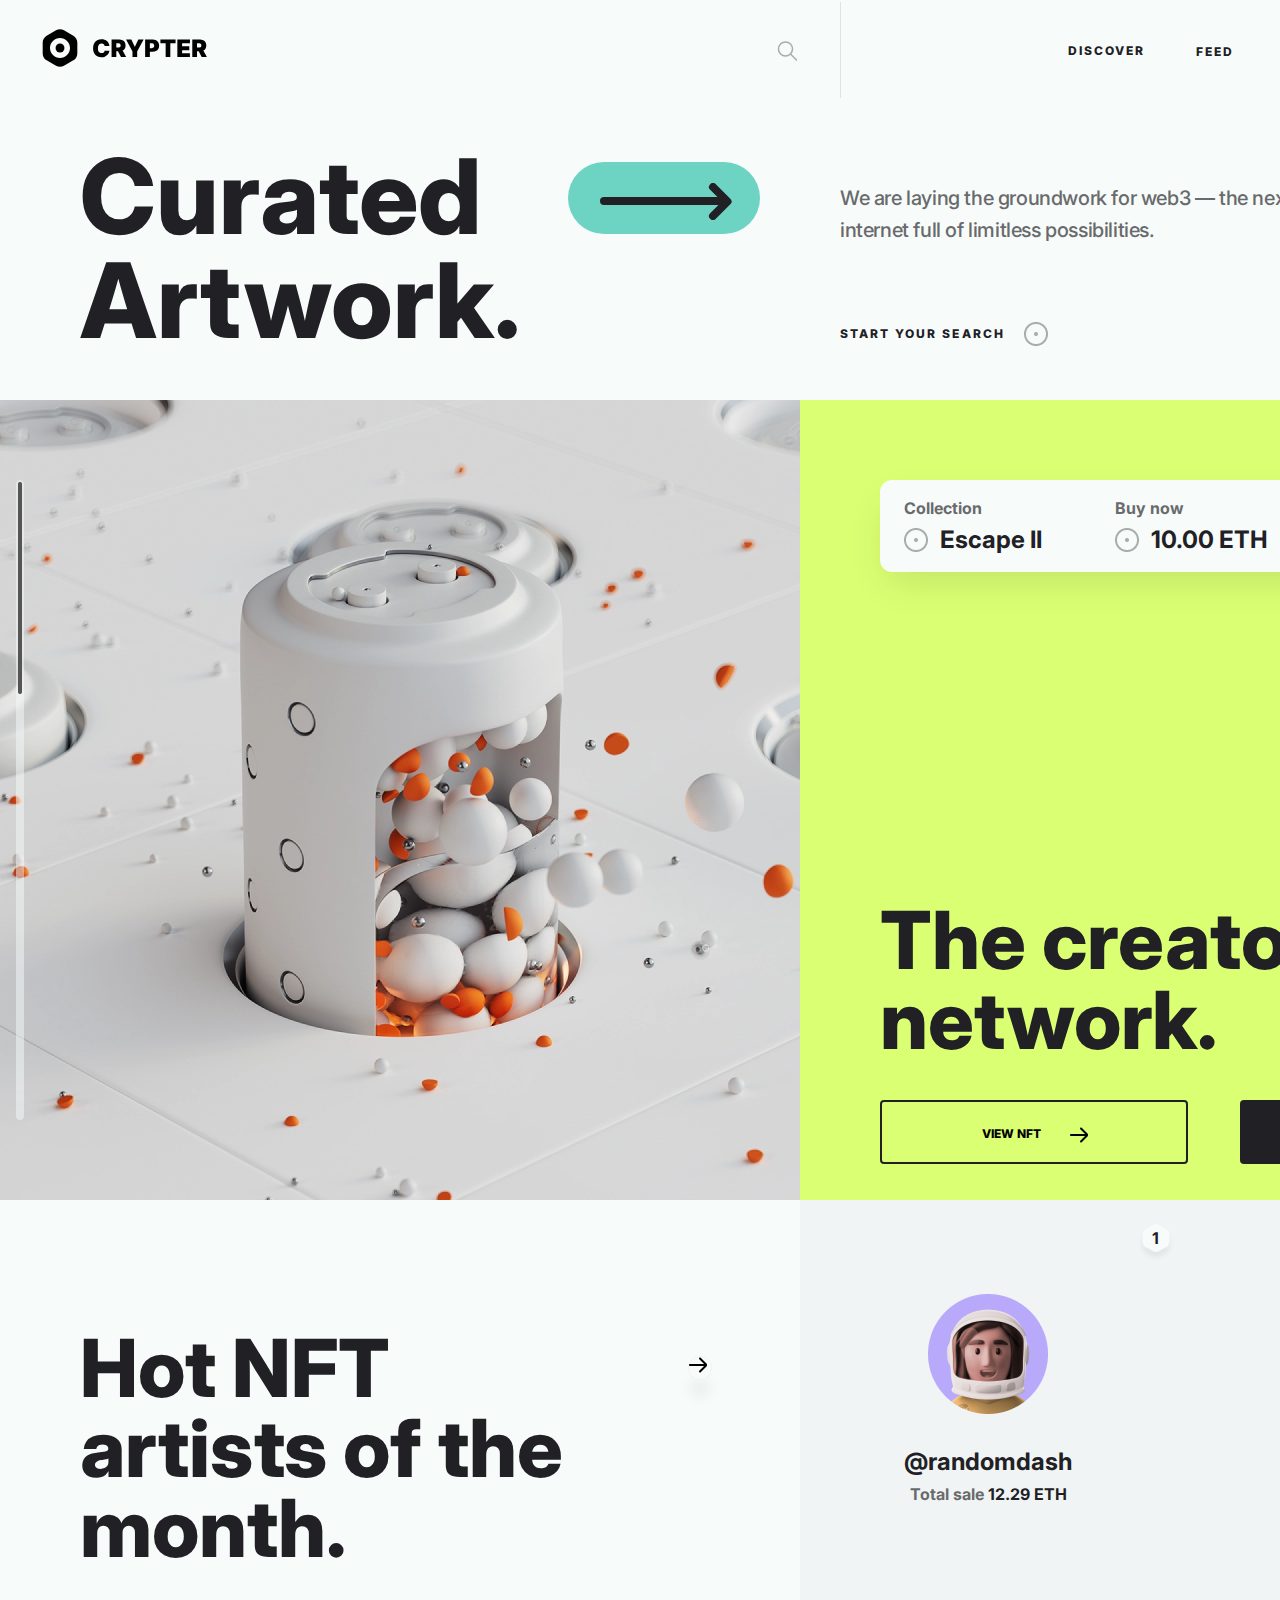
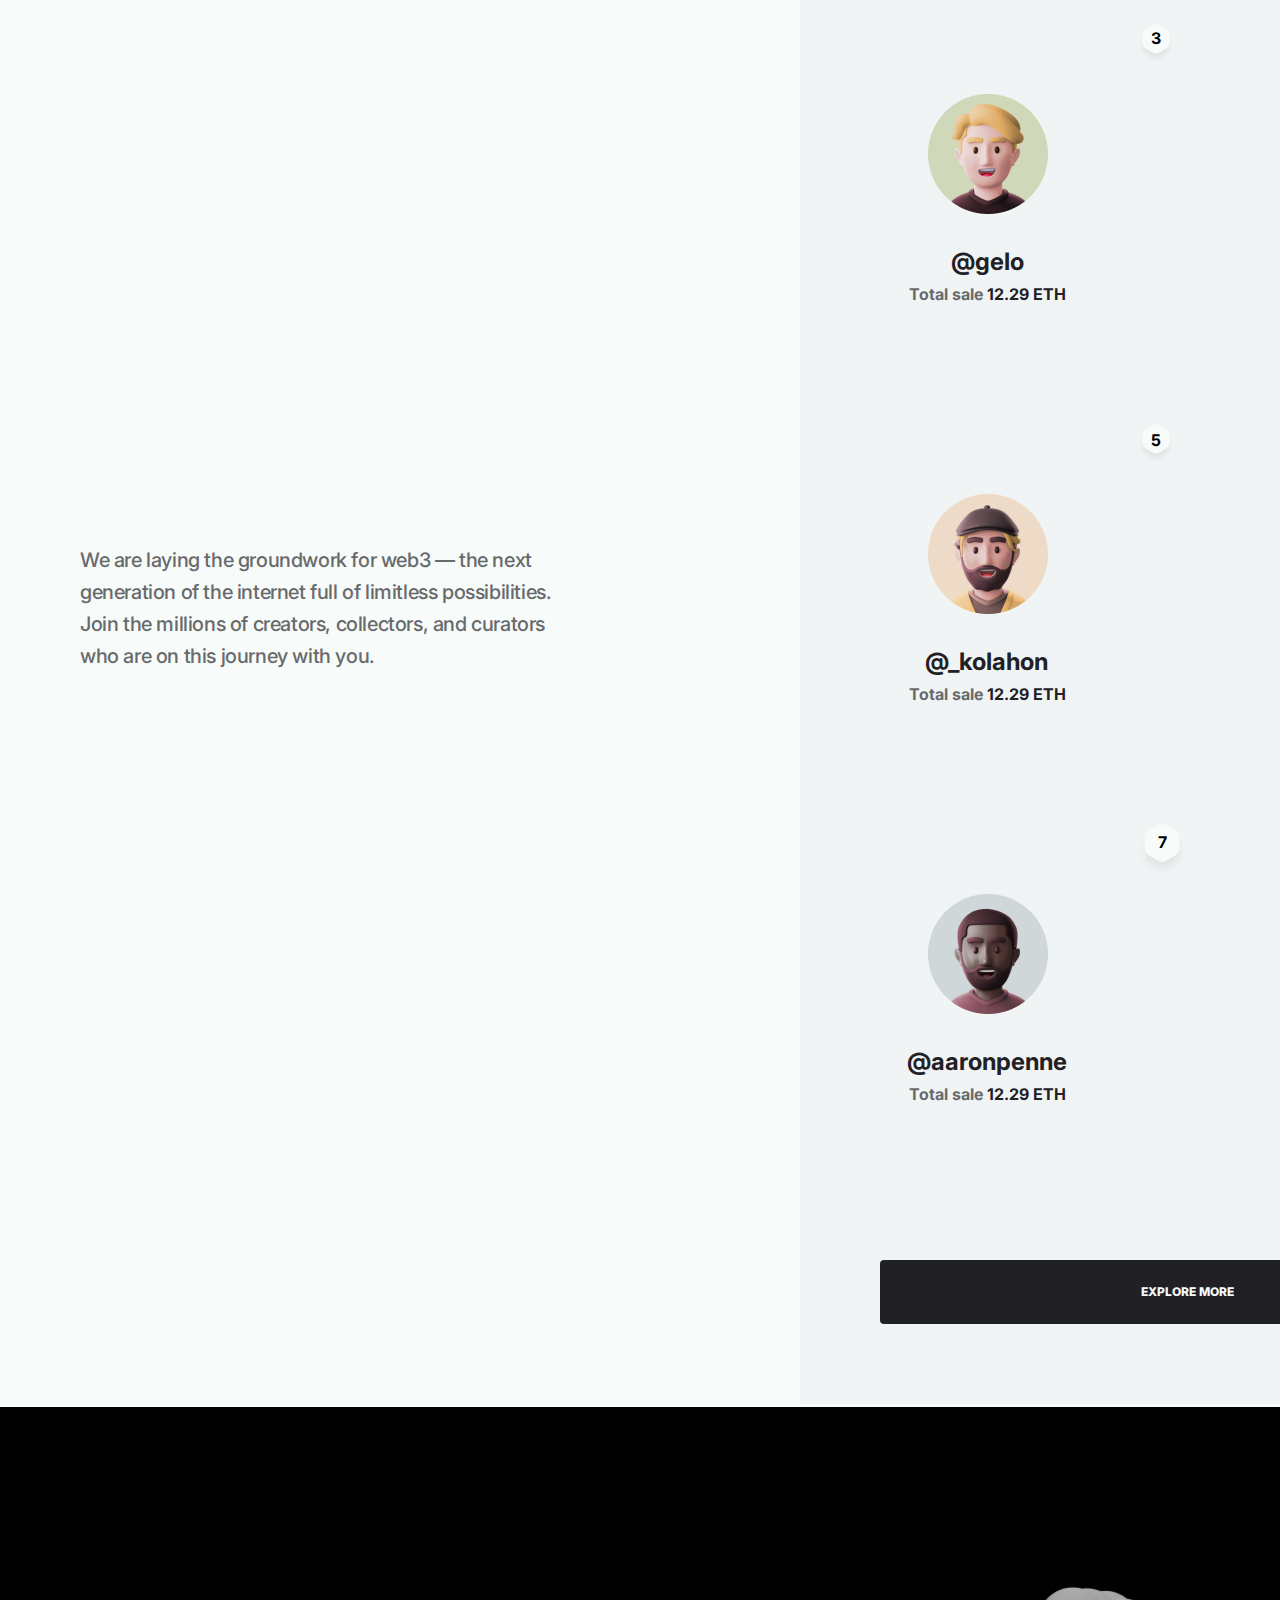
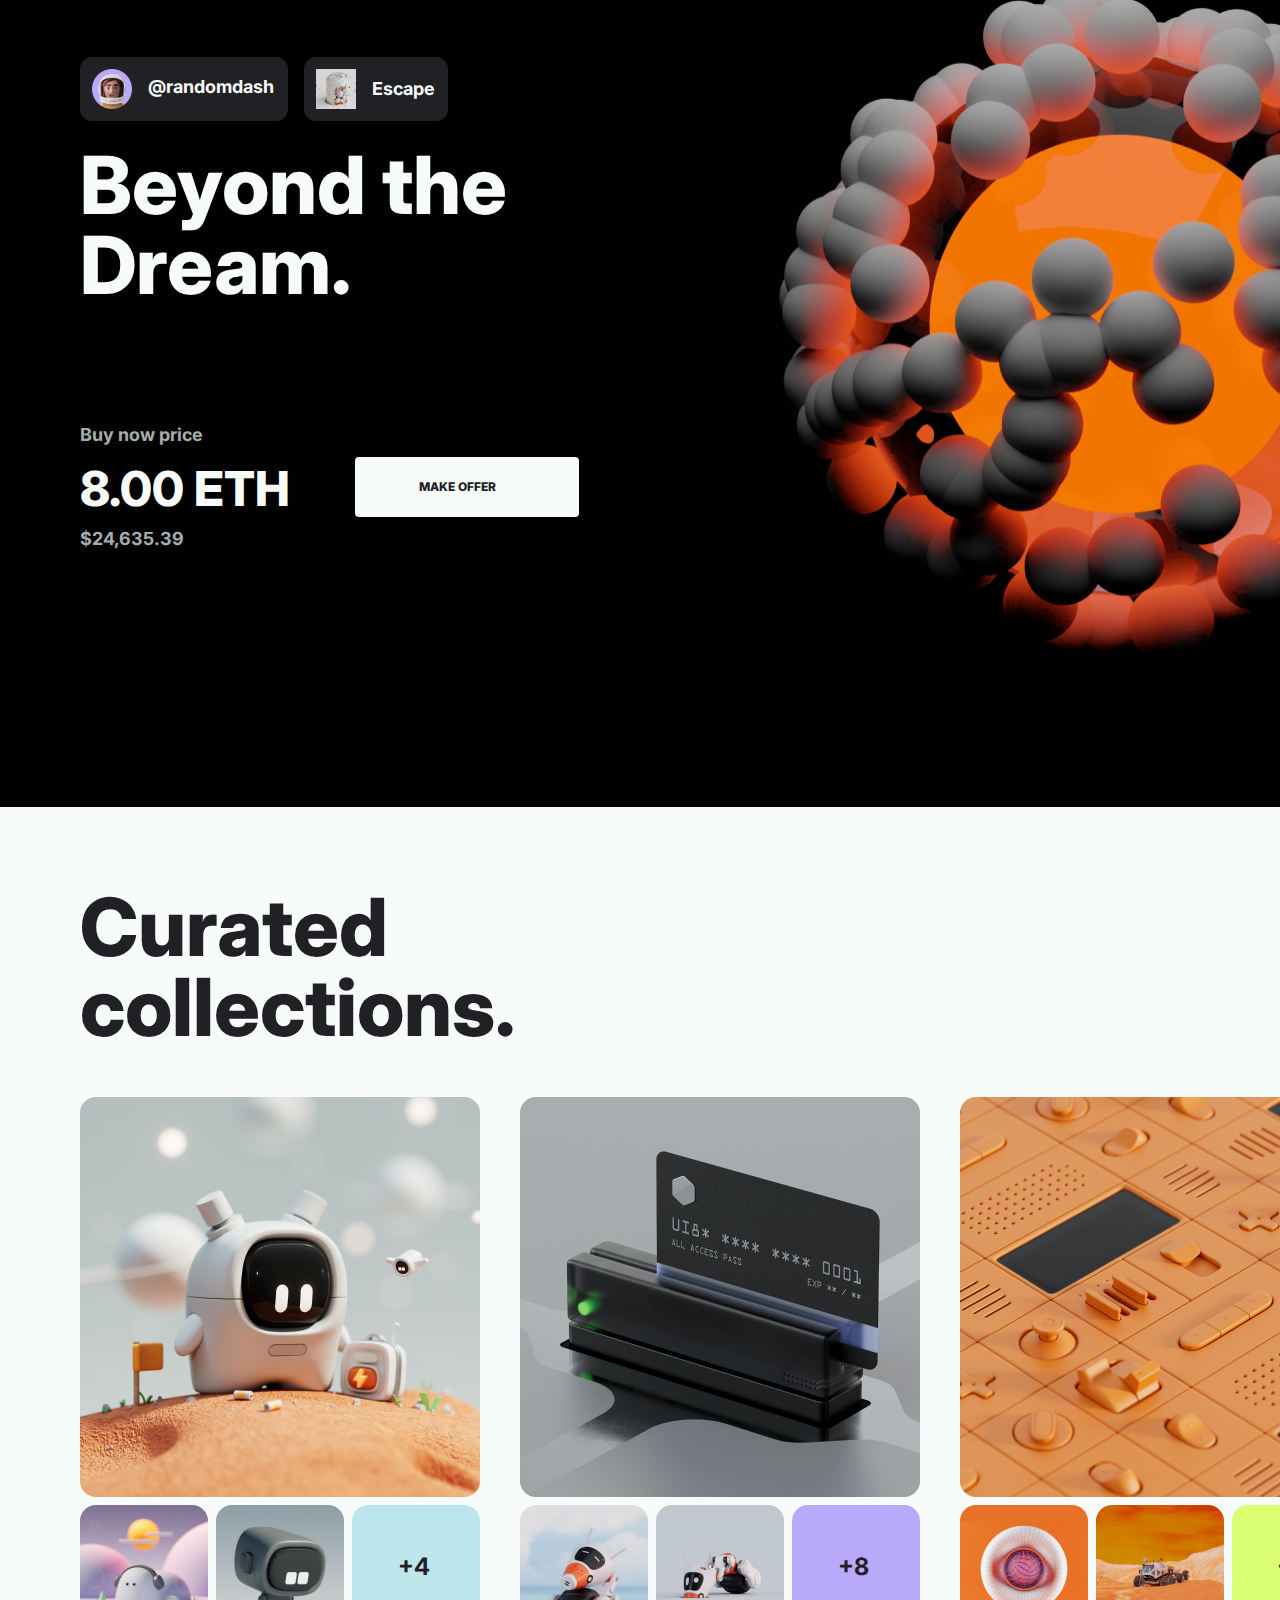
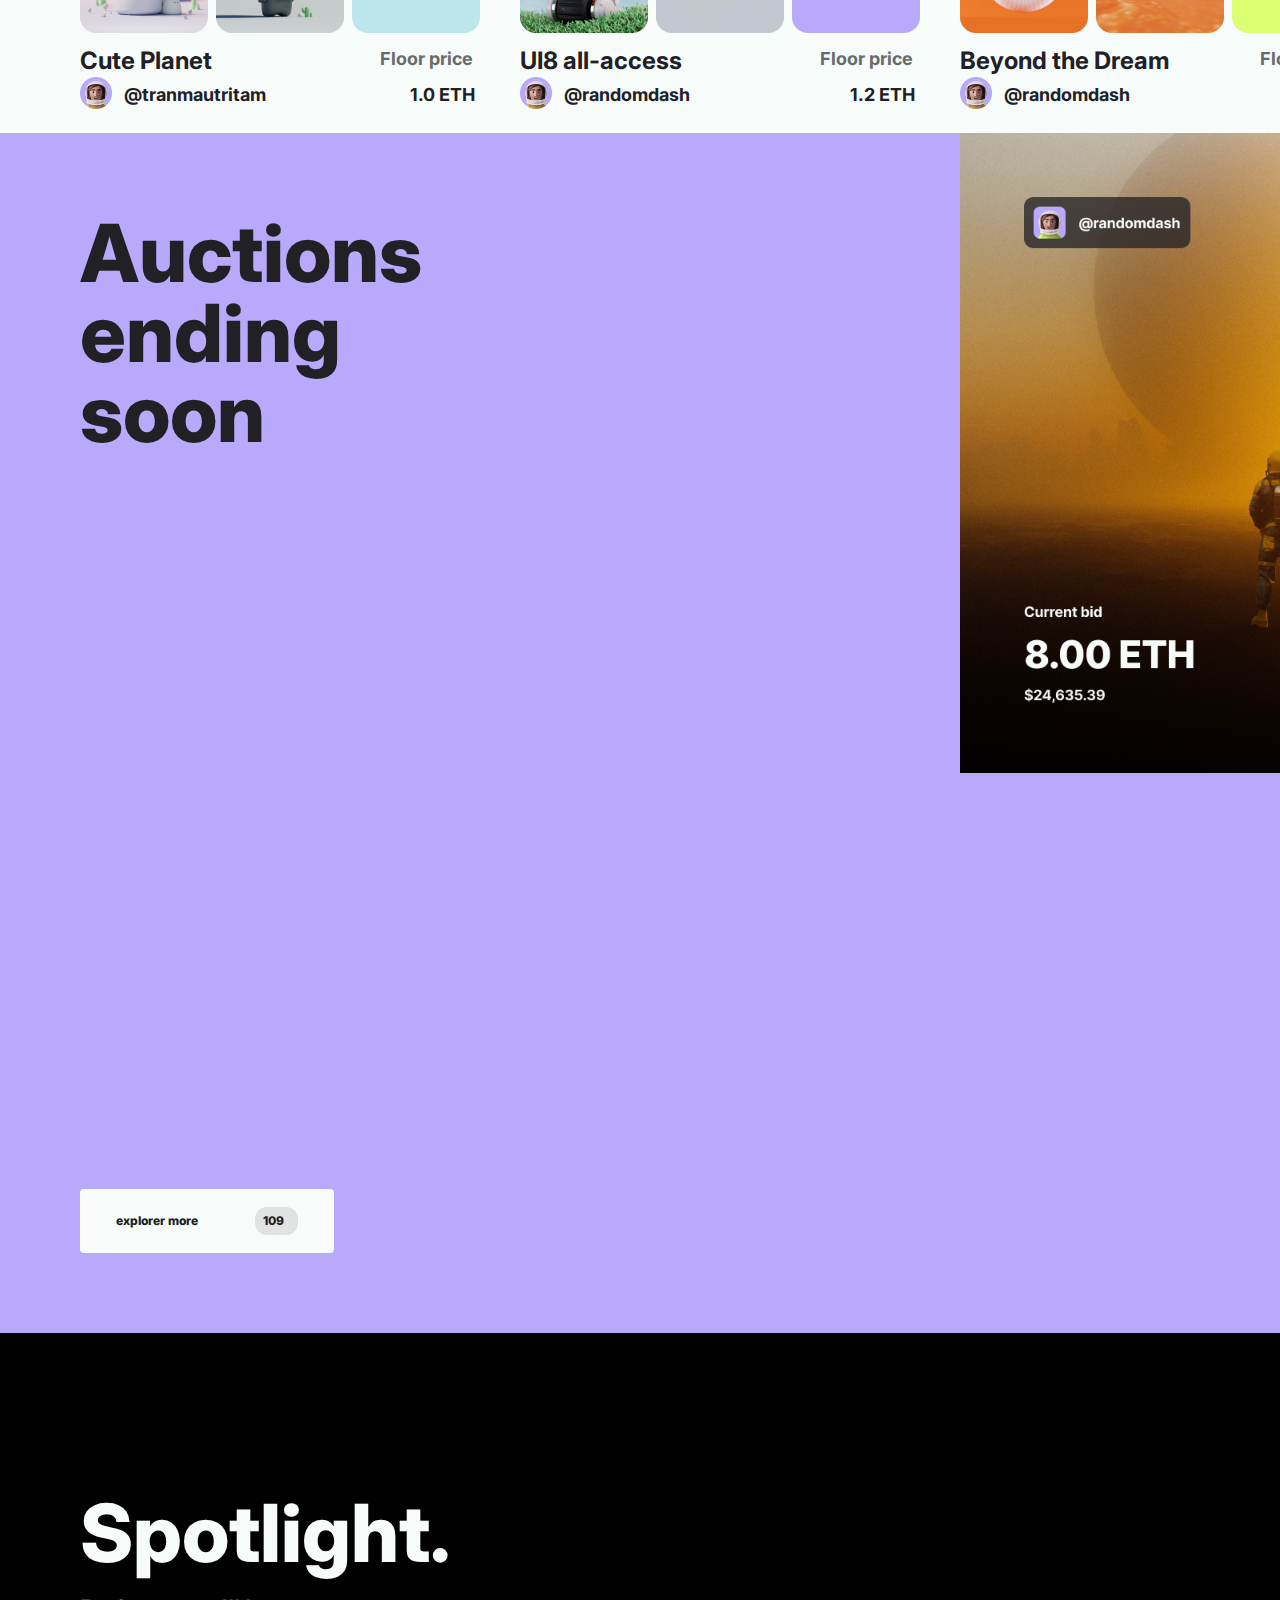
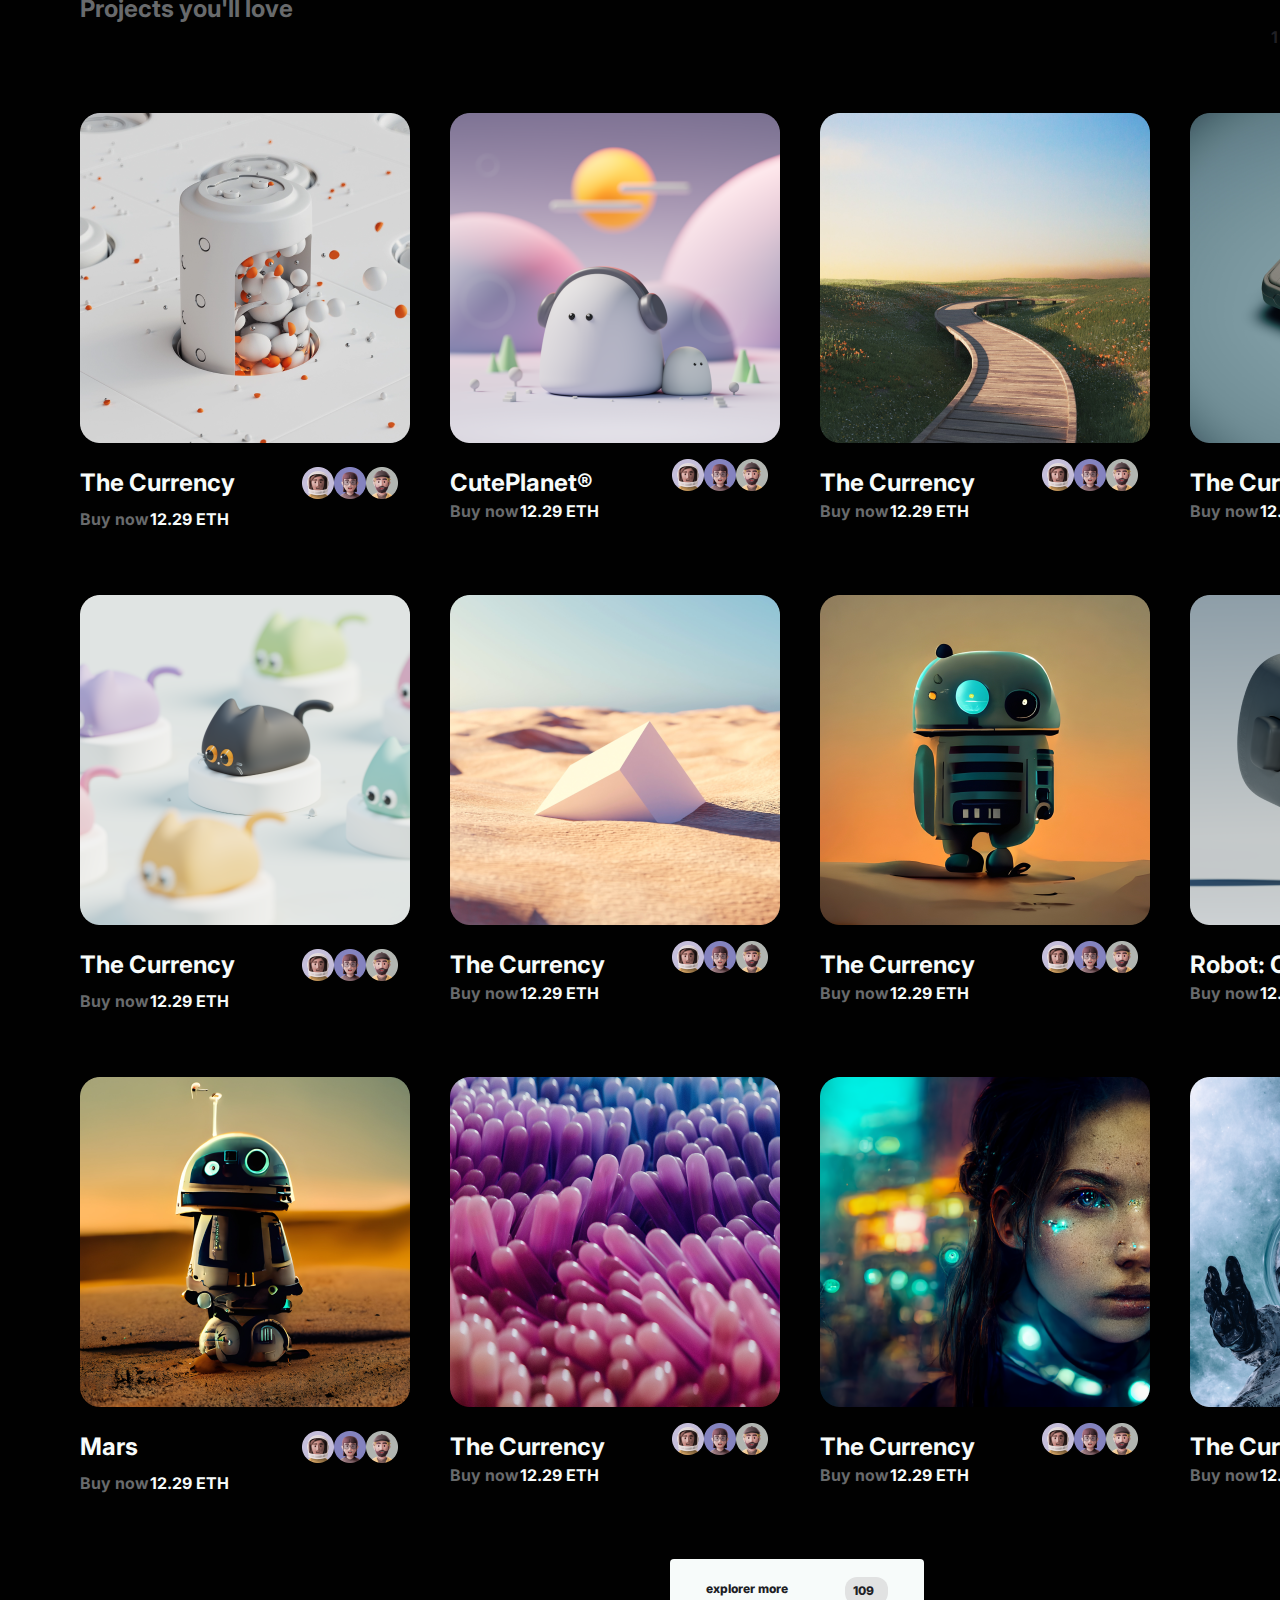
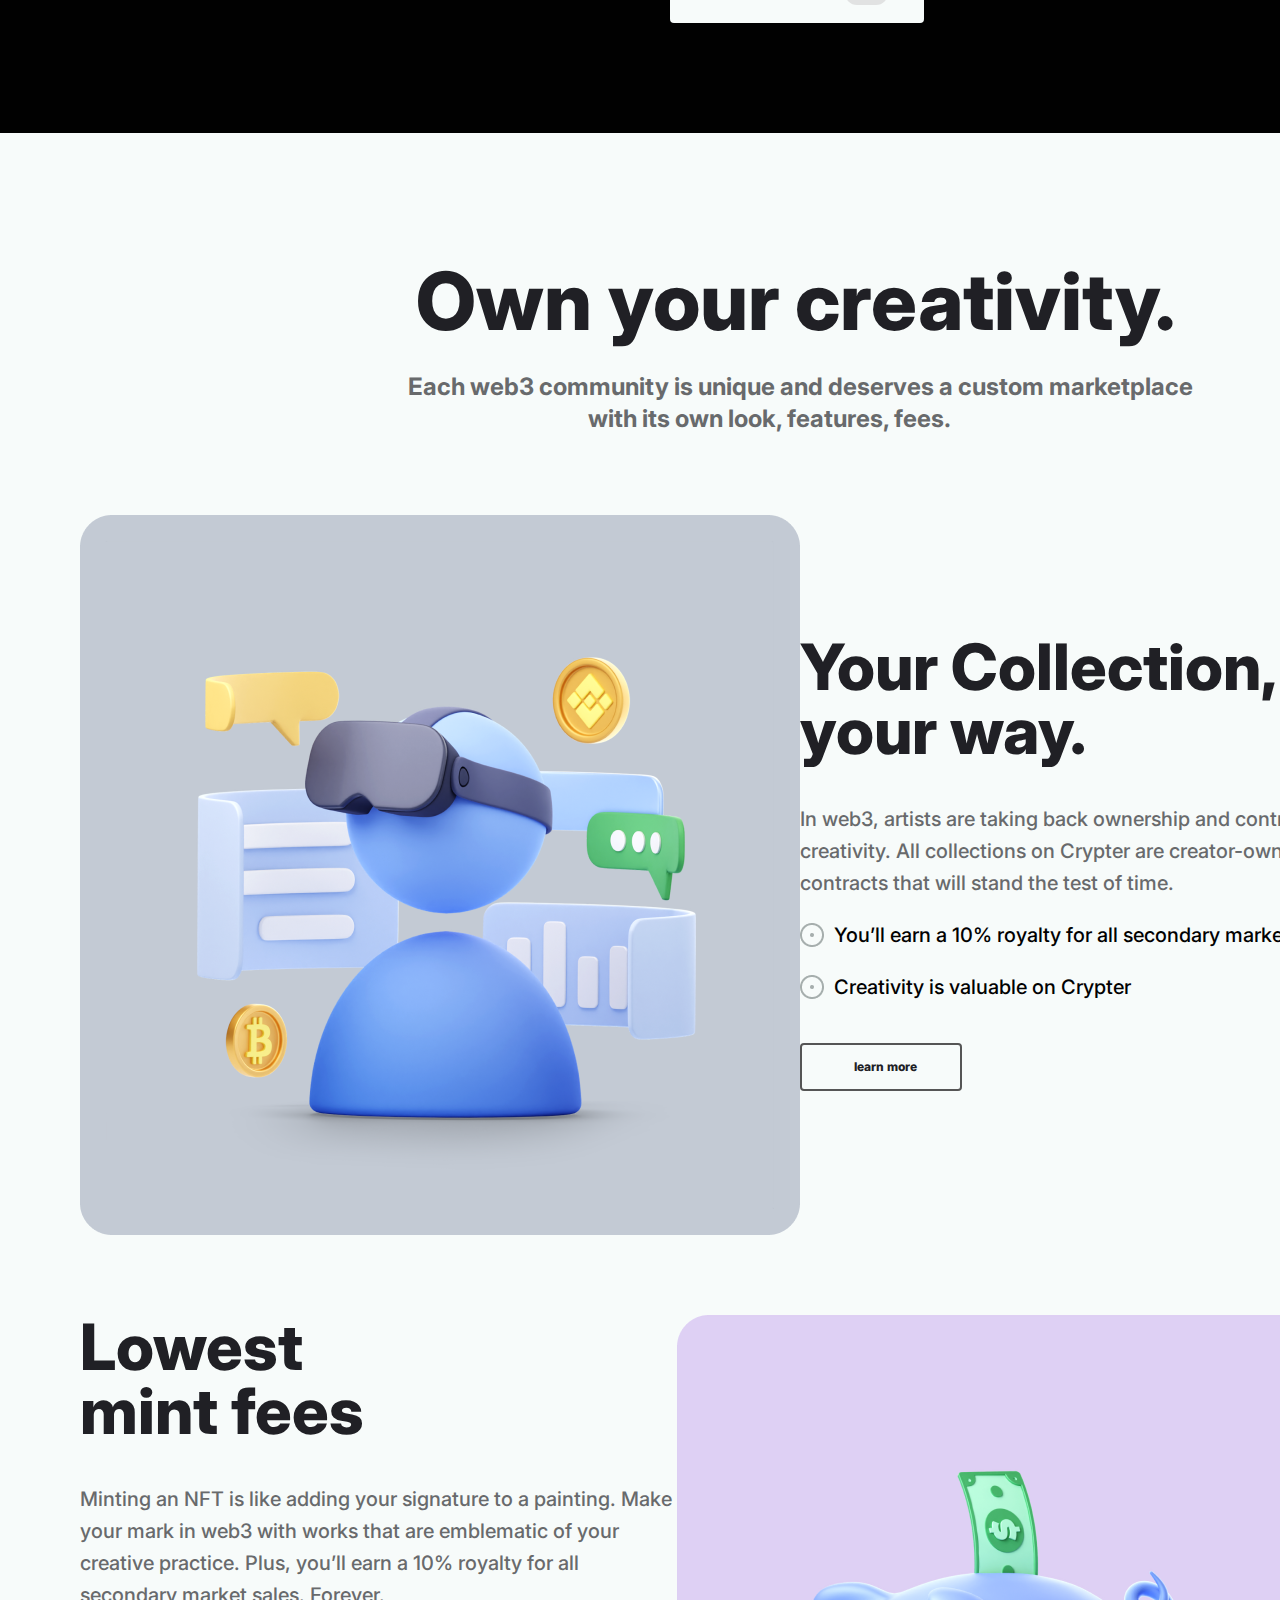
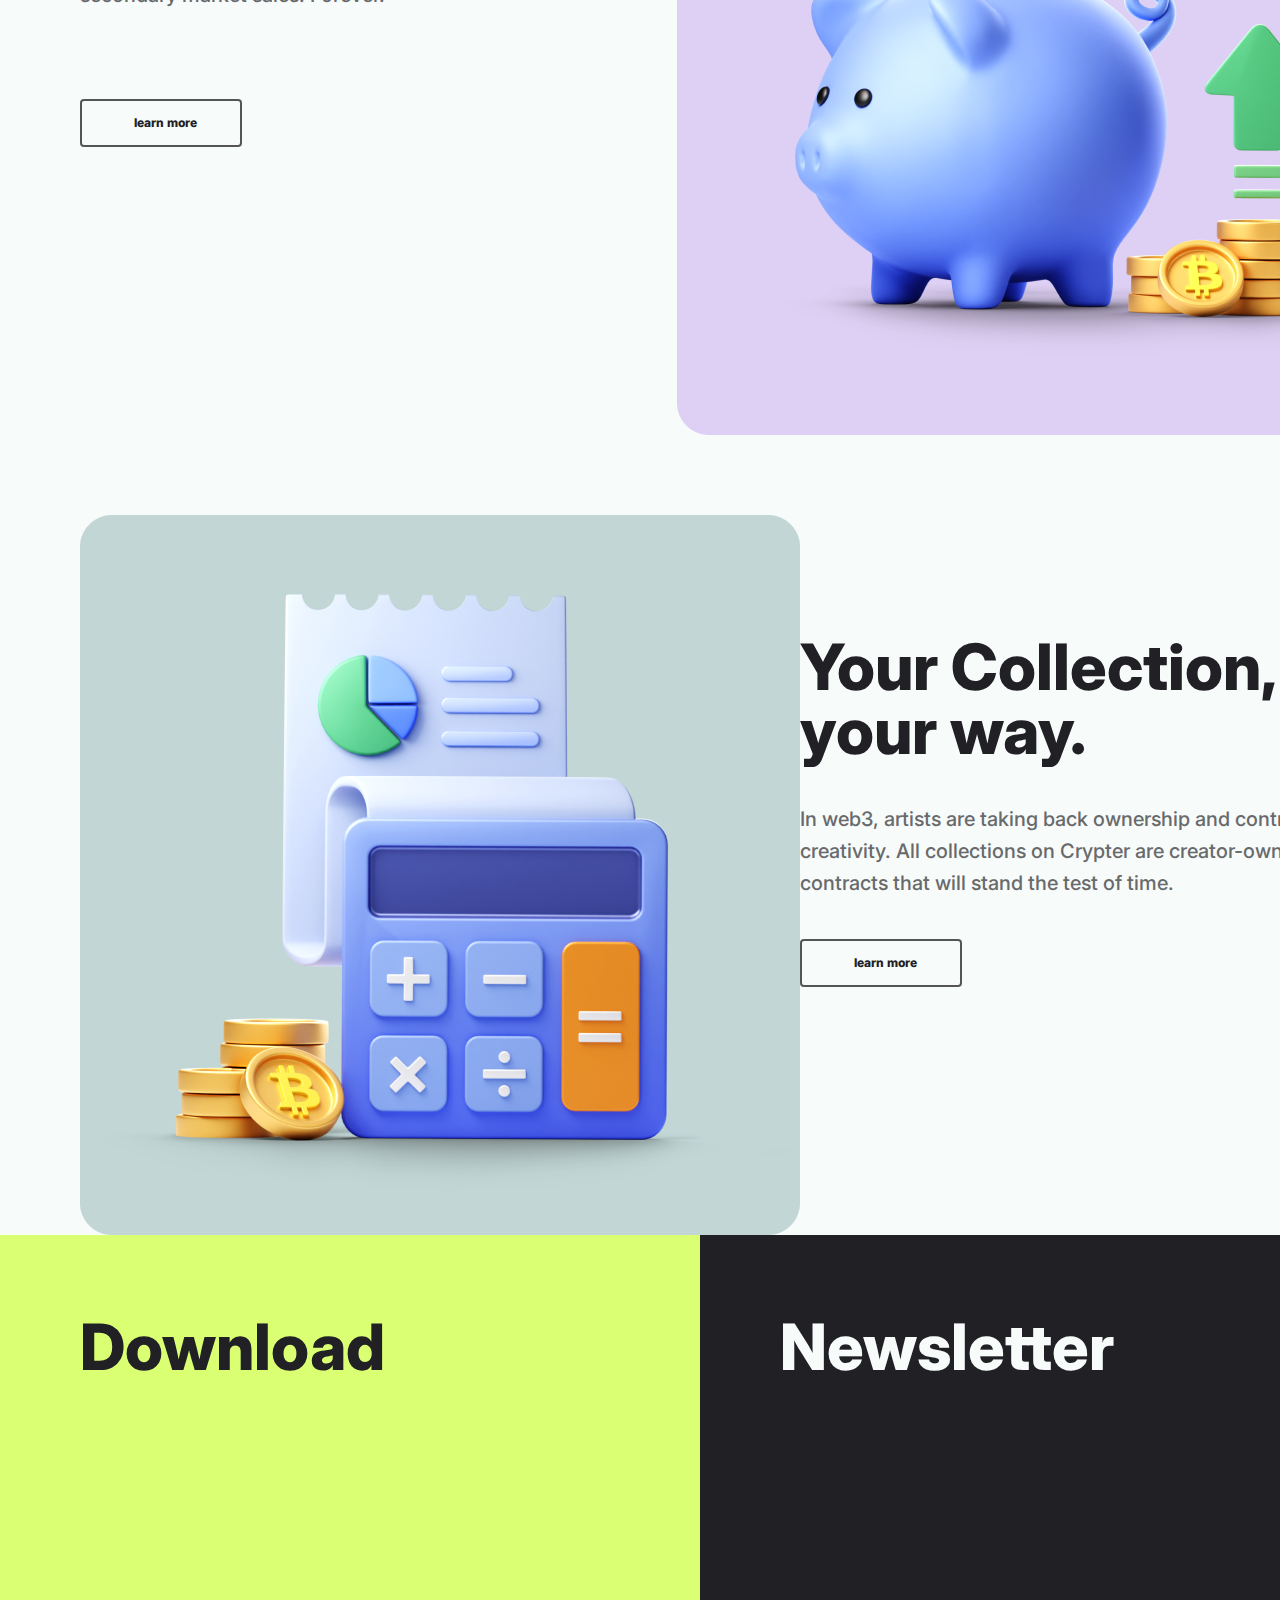
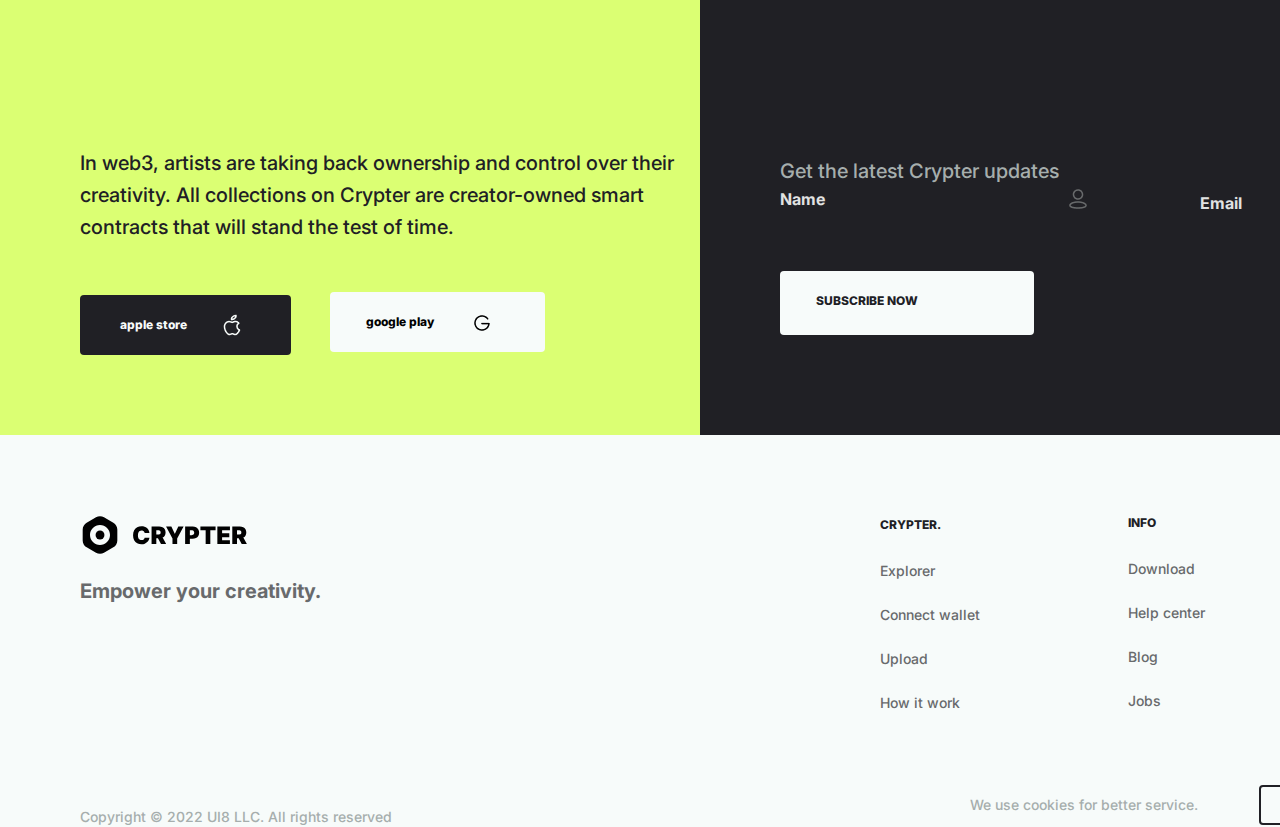
==== index.html @ d09ca4ac "commit" ====
<!DOCTYPE html>
<html lang="en">
<head>
    <meta charset="UTF-8">
    <meta http-equiv="X-UA-Compatible" content="IE=edge">
    <meta name="viewport" content="width=device-width, initial-scale=1.0">
    <title>Crypter v2</title>
    <link rel="stylesheet" href="./styles/reset.css">
    <link rel="stylesheet" href="./styles/styles.css">
    <link rel="preconnect" href="https://fonts.googleapis.com">
    <link rel="preconnect" href="https://fonts.gstatic.com" crossorigin>
    <link href="https://fonts.googleapis.com/css2?family=Inter:wght@400;500;600;700;800&display=swap" rel="stylesheet">
    <link rel="stylesheet" href="https://cdn.jsdelivr.net/npm/swiper@9/swiper-bundle.min.css" />
</head>
<body>
    <header>
        <div class="header-div">
            <img src="./img/logo.svg" alt="logo" class="logo">
            <div class="container-header">
                <img src="./img/search.svg" alt="search" class="search">
            </div>
            <div class="divider"></div>
        </div>
        <div class="header-div2">
            <ul>
                <a class="nav1" href="discover.html">DISCOVER</a>
                <a class="nav2" href="">FEED</a>
            </ul>
            <div class="nav-btn"><a class="nav-btn-text" href="connect wallet.html">connect wallet</a></div>
            <img src="./img/Group 1.png" alt="restraing" class="header-restraing">
        </div>
    </header>
    <main>
        <section class="section1">
            <div>
                <h2 class="section1-title">Curated Artwork.</h2>
                <div class="box">
                    <img class="strelochka" src="./img/Group 2.svg" alt="strelochka">
                </div>
            </div>
            <div>
                <p class="text-section1">We are laying the groundwork for web3 — the next generation of the internet full of limitless possibilities.</p>
                <p class="text2-section1">start your search</p>
                <img class="placeholder" src="./img/placeholder.png" alt="placeholder">
            </div>
            <img class="pull-img" src="./img/img.png" alt="pull">
            <div class="container-section1">
                <div>
                    <div class="container-section1-box">
                        <p class="container-section1-text1">Collection</p>
                        <p class="container-section1-text2">Escape II</p>
                        <img class="container-section1-img" src="./img/placeholder.png" alt="placeholder">

                        <p class="container-section1-text1-1">Buy now</p>
                        <p class="container-section1-text2-1">10.00 ETH</p>
                        <img class="container-section1-img1" src="./img/placeholder.png" alt="placeholder">

                        <p class="container-section1-text1-2">Reserve</p>
                        <p class="container-section1-text2-2">2.38 ETH</p>
                        <img class="container-section1-img2" src="./img/placeholder.png" alt="placeholder">
                        
                        <h2 class="container-section1-box-title">The creator network.</h2>
                        <div class="button1">
                            <a class="btn-text" href="">View NFT</a>
                            <img class="container-section1-vector" src="./img/strelochka.svg" alt="strelochka">
                        </div>
                        <div class="btn2">
                            <a class="btn2-text" href="">place a bid</a>
                        </div>
                    </div>
                </div>
            </div>
        </section>
        <section class="section2">
            <div class="section2-container1">
                <h2 class="section2-container1-title">Hot NFT artists of the month.</h2>
                <div class="section2-container1-phone-arrow">
                    <img class="arrow-img" src="./img/strelka.svg" alt="arrow">
                </div>
                <p class="section2-container1-text">We are laying the groundwork for web3 — the next generation of the internet full of limitless possibilities. Join the millions of creators, collectors, and curators who are on this journey with you.</p>
            </div>
            <div class="section2-container2">
                <div class="section2-container2-avatar">
                    <img class="avatar" src="./img/avatars/avatar.png" alt="avatar">
                    <a class="avatar-emeil" href="">@randomdash</a>
                    <p class="avatar-text1">Total sale</p>
                    <p class="avatar-text2">12.29 ETH</p>
                    <div class="ranking">
                        <img class="polygon1" src="./img/Polygon 1.png" alt="Polygon">
                        <p class="text-ranking">1</p>
                    </div>
                </div>
                <div class="section2-container2-avatar2">
                    <img class="avatar2" src="./img/avatars/avatar (1).png" alt="avatar">
                    <a class="avatar-emeil2" href="">@kohaku</a>
                    <p class="avatar-text1-2">Total sale</p>
                    <p class="avatar-text2-2">12.29 ETH </p>
                    <div class="ranking2">
                        <img class="polygon1-2" src="./img/Polygon 1.png" alt="Polygon">
                        <p class="text-ranking2">2</p>
                    </div>
                </div>
                <div class="section2-container2-avatar3">
                    <img class="avatar3" src="./img/avatars/avatar (2).png" alt="avatar">
                    <a class="avatar-emeil3" href="">@gelo</a>
                    <p class="avatar-text1-3">Total sale</p>
                    <p class="avatar-text2-3">12.29 ETH </p>
                    <div class="ranking3">
                        <img class="polygon1-3" src="./img/Polygon 1.png" alt="Polygon">
                        <p class="text-ranking3">3</p>
                    </div>
                </div>
                <div class="section2-container2-avatar4">
                    <img class="avatar4" src="./img/avatars/avatar (3).png" alt="avatar">
                    <a class="avatar-emeil4" href="">@elnafrederick</a>
                    <p class="avatar-text1-4">Total sale</p>
                    <p class="avatar-text2-4">12.29 ETH </p>
                    <div class="ranking4">
                        <img class="polygon1-4" src="./img/Polygon 1.png" alt="Polygon">
                        <p class="text-ranking4">4</p>
                    </div>
                </div>
                <div class="section2-container2-avatar5">
                    <img class="avatar5" src="./img/avatars/avatar (4).png" alt="avatar">
                    <a class="avatar-emeil5" href="">@_kolahon</a>
                    <p class="avatar-text1-5">Total sale</p>
                    <p class="avatar-text2-5">12.29 ETH </p>
                    <div class="ranking5">
                        <img class="polygon1-5" src="./img/Polygon 1.png" alt="Polygon">
                        <p class="text-ranking5">5</p>
                    </div>
                </div>
                <div class="section2-container2-avatar6">
                    <img class="avatar6" src="./img/avatars/avatar (5).png" alt="avatar">
                    <a class="avatar-emeil6" href="">@mcbess</a>
                    <p class="avatar-text1-6">Total sale</p>
                    <p class="avatar-text2-6">12.29 ETH </p>
                    <div class="ranking6">
                        <img class="polygon1-6" src="./img/Polygon 1.png" alt="Polygon">
                        <p class="text-ranking6">6</p>
                    </div>
                </div>
                <div class="section2-container2-avatar7">
                    <img class="avatar7" src="./img/avatars/avatar (6).png" alt="avatar">
                    <a class="avatar-emeil7" href="">@aaronpenne</a>
                    <p class="avatar-text1-7">Total sale</p>
                    <p class="avatar-text2-7">12.29 ETH </p>
                    <div class="ranking7">
                        <img class="polygon1-7" src="./img/Polygon 1.png" alt="Polygon">
                        <p class="text-ranking7">7</p>
                    </div>
                </div>
                <div class="section2-container2-avatar8">
                    <img class="avatar8" src="./img/avatars/avatar (7).png" alt="avatar">
                    <a class="avatar-emeil8" href="">@nocellcoverage</a>
                    <p class="avatar-text1-8">Total sale</p>
                    <p class="avatar-text2-8">12.29 ETH </p>
                    <div class="ranking8">
                        <img class="polygon1-8" src="./img/Polygon 1.png" alt="Polygon">
                        <p class="text-ranking8">8</p>
                    </div>
                </div>
                <div class="section2-btn">
                    <a class="section2-btn-text" href="">EXPLORE MORE</a>
                </div>
            </div>
        </section>
        <section class="section3">
            <div>
                <div>
                    <div class="section3-container1">
                        <img class="section3-avatar" src="./img/avatars/avatar.png" alt="avatar">
                        <p class="section3-avatar-text">@randomdash</p>
                    </div>
                    <div class="section3-container2">
                        <img class="section3-container2-img" src="./img/original-38af1750d24c8a6b4683989b1c89882f 1.png" alt="placeholder">
                        <p class="section3-container2-text">Escape</p>
                    </div>
                </div>
                <h2 class="section3-title">Beyond the Dream.</h2>
                <div class="mini-container-section3">
                    <p class="mini-container-section3-text1">Buy now price</p>
                    <p class="mini-container-section3-text2">8.00 ETH</p>
                    <p class="mini-container-section3-text3">$24,635.39</p>
                </div>
                <div class="section3-btn">
                    <a class="section3-btn-text" href="">MAKE OFFER</a>
                </div>
            </div>
            <img class="planet" src="./img/shubham-dhage-nG1LnDkt3HA-unsplash 1.png" alt="planet">
        </section>
        <section class="section4">
            <div>
                <h2 class="section4-title">Curated collections.</h2>
                <div class="section4-container-arrow">
                    <img class="arrow-left" src="./img/arrow-forward left.png" alt="arrow">
                </div>
                <div class="section4-container2-arrow">
                    <img class="arrow-right" src="./img/arrow-forward right.png" alt="arrow">
                </div>
            </div>
            <div class="slider" id="slider">
                <div class="slider01">
                    <img src="./img/slider-img/discover.png" alt="discover">
                    <div class="container-slider01">
                        <img src="./img/slider-img/square.png" alt="square">
                        <img src="./img/slider-img/dribbble.png" alt="dribbble">
                        <div class="box-slider01">
                            <p class="box-slider01-text">+4</p>
                        </div>
                    </div>
                    <div class="container-text-slider01">
                        <div class="row-slider01">
                            <h2 class="title-container-text-slider01">Cute Planet</h2>
                            <p class="text-container-text-slider01">Floor price</p>
                        </div>
                        <div class="row2-slider01">
                            <img class="slider01-avatar" src="./img/avatars/avatar.png" alt="avatar">
                            <p class="avatar-emeil-slider01">@tranmautritam</p>
                            <p class="avatar-text-slider01">1.0 ETH</p>
                        </div>
                    </div>
                </div>
                <div class="slider02">
                    <img src="./img/slider-img/slider2.png" alt="slider2">
                    <div class="container-slider02">
                        <img src="./img/slider-img/slider2.1.png" alt="slider2.1">
                        <img src="./img/slider-img/slider2.2.png" alt="slider2.2">
                        <div class="box-slider02">
                            <p class="box-slider02-text">+8</p>
                        </div>
                    </div>
                    <div class="container-text-slider02">
                        <div class="row-slider02">
                            <h2 class="title-container-text-slider02">UI8 all-access</h2>
                            <p class="text-container-text-slider02">Floor price</p>
                        </div>
                        <div class="row2-slider02">
                            <img class="slider02-avatar" src="./img/avatars/avatar.png" alt="avatar">
                            <p class="avatar-emeil-slider02">@randomdash</p>
                            <p class="avatar-text-slider02">1.2 ETH</p>
                        </div>
                    </div>
                </div>
                <div class="slider03">
                    <img src="./img/slider-img/slider3.png" alt="slider3">
                    <div class="container-slider02">
                        <img src="./img/slider-img/slider3.1.png" alt="slider3.1">
                        <img src="./img//slider-img/slider3.2.png" alt="slider3.2">
                        <div class="box-slider03">
                            <p class="box-slider03-text">+12</p>
                        </div>
                    </div>
                    <div class="container-text-slider03">
                        <div class="row-slider03">
                            <h2 class="title-container-text-slider03">Beyond the Dream</h2>
                            <p class="text-container-text-slider03">Floor price</p>
                        </div>
                        <div class="row2-slider03">
                            <img class="slider03-avatar" src="./img/avatars/avatar.png" alt="avatar">
                            <p class="avatar-emeil-slider03">@randomdash</p>
                            <p class="avatar-text-slider03">1.2 ETH</p>
                        </div>
                    </div>
                </div>
            </div>
        </section>
        <section class="section5">
            <h2 class="section5-title">Auctions ending soon</h2>
            <div class="container-img">
                <img class="section5-img" src="./img/Frame 103.png" alt="img-phone">
            </div>
            <iframe class="video" width="700" height="700" src="https://www.youtube.com/embed/u4o3Y1VqrGk" title="YouTube video player" frameborder="0" allow="accelerometer; autoplay; clipboard-write; encrypted-media; gyroscope; picture-in-picture; web-share" allowfullscreen></iframe>
            <div class="section5-btn">
                <p class="section5-btn-text">explorer more</p>
                <div class="section5-box">
                    <p class="section5-box-text">109</p>
                </div>
            </div>
        </section>
        <section class="section6">
            <div>
                <h2 class="section6-title">Spotlight. </h2>
                <p class="section6-text">Projects you'll love</p>
            </div>
            <div class="section6-container-days">
                <div class="section6-days1">
                    <p class="section6-days1-text">1 days</p>
                </div>
                <div class="section6-days2">
                    <p class="section6-days2-text">7 days</p>
                </div>
                <div class="section6-days3">
                    <p class="section6-days3-text">30 days</p>
                </div>
            </div>
            <div class="spotlight">
                <div class="spotlight1">
                    <div class="spotlight1-wraperr">
                        <img src="./img/spotlight/Frame 113.png" alt="spotlight1">
                        <div class="spotlight-text-container1">
                            <h3 class="spotlight1-title">The Currency</h3>
                            <div class="spot-mini-container">
                                <p class="spotlight1-text">Buy now</p>
                                <p class="spotlight-text2">12.29 ETH</p>
                            </div>
                        </div>
                        <div class="contain-profil">
                            <img src="./img/spotlight/15 2.png" alt="avatar">
                            <img src="./img/spotlight/15 3.png" alt="avatar">
                            <img src="./img/spotlight/15 1.png" alt="avatar">
                        </div>
                    </div>
                </div>
                <div class="spotlight2">
                    <img src="./img/spotlight/Frame 113 (1).png" alt="spotlight2">
                    <div class="spotligh2-text-container1">
                        <h3 class="spotlight2-title">CutePlanet®</h3>
                        <div class="spot2-mini-container">
                            <p class="spotlight2-text">Buy now</p>
                            <p class="spotlight2-text2">12.29 ETH</p>
                        </div>
                    </div>
                    <div class="contain-profil2">
                        <img src="./img/spotlight/15 2.png" alt="avatar">
                        <img src="./img/spotlight/15 3.png" alt="avatar">
                        <img src="./img/spotlight/15 1.png" alt="avatar">
                    </div>
                </div>
                <div class="spotlight3">
                    <img src="./img/spotlight/Frame 113 (2).png" alt="spotlight3">
                    <div class="spotligh3-text-container1">
                        <h3 class="spotlight3-title">The Currency</h3>
                        <div class="spot3-mini-container">
                            <p class="spotlight3-text">Buy now</p>
                            <p class="spotlight3-text2">12.29 ETH</p>
                        </div>
                    </div>
                    <div class="contain-profil3">
                        <img src="./img/spotlight/15 2.png" alt="avatar">
                        <img src="./img/spotlight/15 3.png" alt="avatar">
                        <img src="./img/spotlight/15 1.png" alt="avatar">
                    </div>
                </div>
                <div class="spotlight4">
                    <img src="./img/spotlight/Frame 113 (3).png" alt="spotlight4">
                    <div class="spotligh4-text-container1">
                        <h3 class="spotlight4-title">The Currency</h3>
                        <div class="spot4-mini-container">
                            <p class="spotlight4-text">Buy now</p>
                            <p class="spotlight4-text2">12.29 ETH</p>
                        </div>
                    </div>
                    <div class="contain-profil4">
                        <img src="./img/spotlight/15 2.png" alt="avatar">
                        <img src="./img/spotlight/15 3.png" alt="avatar">
                        <img src="./img/spotlight/15 1.png" alt="avatar">
                    </div>
                </div>
            </div>
            <div class="spotlight-2">
                <div class="spotlight5">
                    <div class="spotlight5-wraperr">
                        <img src="./img/spotlight/Frame 113 (4).png" alt="spotlight5">
                        <div class="spotlight5-text-container1">
                            <h3 class="spotlight5-title">The Currency</h3>
                            <div class="spot5-mini-container">
                                <p class="spotlight5-text">Buy now</p>
                                <p class="spotlight5-text2">12.29 ETH</p>
                            </div>
                        </div>
                        <div class="contain-profil5">
                            <img src="./img/spotlight/15 2.png" alt="avatar">
                            <img src="./img/spotlight/15 3.png" alt="avatar">
                            <img src="./img/spotlight/15 1.png" alt="avatar">
                        </div>
                    </div>
                </div>
                <div class="spotlight6">
                    <img src="./img/spotlight/Frame 113 (5).png" alt="spotlight6">
                    <div class="spotligh6-text-container1">
                        <h3 class="spotlight6-title">The Currency</h3>
                        <div class="spot6-mini-container">
                            <p class="spotlight6-text">Buy now</p>
                            <p class="spotlight6-text2">12.29 ETH</p>
                        </div>
                    </div>
                    <div class="contain-profil6">
                        <img src="./img/spotlight/15 2.png" alt="avatar">
                        <img src="./img/spotlight/15 3.png" alt="avatar">
                        <img src="./img/spotlight/15 1.png" alt="avatar">
                    </div>
                </div>
                <div class="spotlight7">
                    <img src="./img/spotlight/Frame 113 (6).png" alt="spotlight7">
                    <div class="spotligh7-text-container1">
                        <h3 class="spotlight7-title">The Currency</h3>
                        <div class="spot7-mini-container">
                            <p class="spotlight7-text">Buy now</p>
                            <p class="spotlight7-text2">12.29 ETH</p>
                        </div>
                    </div>
                    <div class="contain-profil7">
                        <img src="./img/spotlight/15 2.png" alt="avatar">
                        <img src="./img/spotlight/15 3.png" alt="avatar">
                        <img src="./img/spotlight/15 1.png" alt="avatar">
                    </div>
                </div>
                <div class="spotlight8">
                    <img src="./img/spotlight/Frame 113 (7).png" alt="spotlight8">
                    <div class="spotligh8-text-container1">
                        <h3 class="spotlight8-title">Robot: Oney</h3>
                        <div class="spot8-mini-container">
                            <p class="spotlight8-text">Buy now</p>
                            <p class="spotlight8-text2">12.29 ETH</p>
                        </div>
                    </div>
                    <div class="contain-profil8">
                        <img src="./img/spotlight/15 2.png" alt="avatar">
                        <img src="./img/spotlight/15 3.png" alt="avatar">
                        <img src="./img/spotlight/15 1.png" alt="avatar">
                    </div>
                </div>
            </div>
            <div class="spotlight-3">
                <div class="spotlight9">
                    <div class="spotlight9-wraperr">
                        <img src="./img/spotlight/Frame 113 (8).png" alt="spotlight9">
                        <div class="spotlight9-text-container1">
                            <h3 class="spotlight9-title">Mars</h3>
                            <div class="spot9-mini-container">
                                <p class="spotlight9-text">Buy now</p>
                                <p class="spotlight9-text2">12.29 ETH</p>
                            </div>
                        </div>
                        <div class="contain-profil9">
                            <img src="./img/spotlight/15 2.png" alt="avatar">
                            <img src="./img/spotlight/15 3.png" alt="avatar">
                            <img src="./img/spotlight/15 1.png" alt="avatar">
                        </div>
                    </div>
                </div>
                <div class="spotlight10">
                    <img src="./img/spotlight/Frame 113 (9).png" alt="spotlight10">
                    <div class="spotligh10-text-container1">
                        <h3 class="spotlight10-title">The Currency</h3>
                        <div class="spot10-mini-container">
                            <p class="spotlight10-text">Buy now</p>
                            <p class="spotlight10-text2">12.29 ETH</p>
                        </div>
                    </div>
                    <div class="contain-profil10">
                        <img src="./img/spotlight/15 2.png" alt="avatar">
                        <img src="./img/spotlight/15 3.png" alt="avatar">
                        <img src="./img/spotlight/15 1.png" alt="avatar">
                    </div>
                </div>
                <div class="spotlight11">
                    <img src="./img/spotlight/Frame 113 (10).png" alt="spotlight11">
                    <div class="spotligh11-text-container1">
                        <h3 class="spotlight11-title">The Currency</h3>
                        <div class="spot11-mini-container">
                            <p class="spotlight11-text">Buy now</p>
                            <p class="spotlight11-text2">12.29 ETH</p>
                        </div>
                    </div>
                    <div class="contain-profil11">
                        <img src="./img/spotlight/15 2.png" alt="avatar">
                        <img src="./img/spotlight/15 3.png" alt="avatar">
                        <img src="./img/spotlight/15 1.png" alt="avatar">
                    </div>
                </div>
                <div class="spotlight12">
                    <img src="./img/spotlight/Frame 113 (11).png" alt="spotlight12">
                    <div class="spotligh12-text-container1">
                        <h3 class="spotlight12-title">The Currency</h3>
                        <div class="spot12-mini-container">
                            <p class="spotlight12-text">Buy now</p>
                            <p class="spotlight12-text2">12.29 ETH</p>
                        </div>
                    </div>
                    <div class="contain-profil12">
                        <img src="./img/spotlight/15 2.png" alt="avatar">
                        <img src="./img/spotlight/15 3.png" alt="avatar">
                        <img src="./img/spotlight/15 1.png" alt="avatar">
                    </div>
                </div>
            </div>
            <div class="section6-btn">
                <p class="section6-btn-text">explorer more</p>
                <div class="section6-box">
                    <p class="section6-box-text">109</p>
                </div>
            </div>
        </section>
        <section class="section7">
            <h2 class="section7-title">Own your creativity.</h2>
            <p class="section7-text">Each web3 community is unique and deserves a custom marketplace <br> <span class="section7-text-span"> with its own look, features, fees.</span></p>
            <div class="section7-container1">
                <img class="VR-icon" src="./img/03.png" alt="VR">
                <div class="section7-div1">
                    <h2 class="section7-div1-text1">Your Collection, <br> your way.</h2>
                    <p class="section7-div1-text2">In web3, artists are taking back ownership and control over their creativity. All collections on Crypter are creator-owned smart contracts that will stand the test of time.</p>
                    <div class="placeholder1-section7-wrap">
                        <img class="placeholder1-section7" src="./img/placeholder.png" alt="placeholder">
                        <p class="placeholder1-section7-text">You’ll earn a 10% royalty for all secondary market sales.</p>
                    </div>
                    <div class="placeholder2-section7-wrap">
                        <img class="placeholder2-section7" src="./img/placeholder.png" alt="placeholder">
                        <p class="placeholder2-section7-text">Creativity is valuable on Crypter</p>
                    </div>
                    <div class="btn-section7">
                        <a class="btn-section7-text" href="">learn more</a>
                    </div>
                </div>
            </div>
            <div class="section7-container2">
                <div class="section7-div2">
                    <h2 class="section7-div2-text1">Lowest <br> mint fees</h2>
                    <p class="section7-div2-text2">Minting an NFT is like adding your signature to a painting. Make your mark in web3 with works that are emblematic of your creative practice.
                        Plus, you’ll earn a 10% royalty for all secondary market sales. Forever.</p>
                        <div class="btn2-section7">
                            <a class="btn2-section7-text" href="">learn more</a>
                        </div>
                </div>
                <img class="wallet-section7" src="./img/02.png" alt="wallet">
            </div>
            <div class="section7-container3">
                <img class="icon" src="./img/01.png" alt="VR">
                <div class="section7-div3">
                    <h2 class="section7-div3-text1">Your Collection, <br> your way.</h2>
                    <p class="section7-div3-text2">In web3, artists are taking back ownership and control over their creativity. All collections on Crypter are creator-owned smart contracts that will stand the test of time.</p>
                    <div class="btn3-section7">
                        <a class="btn3-section7-text" href="">learn more</a>
                    </div>
                </div>
            </div>
        </section>
        <section class="section8">
            <div class="section8-container1">
                <h2 class="section8-container1-title">Download</h2>
                <div class="section8-container1-box">
                    <p class="section8-container1-box-text">In web3, artists are taking back ownership and control over their creativity. All collections on Crypter are creator-owned smart contracts that will stand the test of time. </p>
                    <div class="section8-btn">
                        <p class="section8-btn-text">apple store</p>
                        <img class="section8-btn-img" src="./img/apple.png" alt="apple">
                    </div>
                    <div class="section8-btn2">
                        <p class="section8-btn2-text">google play</p>
                        <img class="section8-btn2-img" src="./img/google.png" alt="google">
                    </div>
                </div>
            </div>
            <div class="section8-container2">
                <h2 class="section8-container2-title">Newsletter</h2>
                <div class="section8-container2-box">
                    <p class="section8-container2-box-text">Get the latest Crypter updates</p>
                    <div class="profile-box">
                        <p class="section8-container2-box-text2">Name</p>
                        <img class="profile" src="./img/profile.png" alt="profile">
                    </div>
                    <div class="profile-box2">
                        <p class="section8-container2-box2-text2">Email</p>
                        <img class="mail2" src="./img/mail.png" alt="mail">
                    </div>
                    <div class="section8-container2-btn">
                        <a class="section8-container2-btn-text" href="">SUBSCRIBE NOW</a>
                    </div>
                </div>
            </div>
        </section>
    </main>
    <footer class="footer">
        <div>
            <img class="footer-logo" src="./img/logo.svg" alt="logo">
            <p class="footer-text">Empower your creativity.</p>
        </div>
        <div class="crypter-footer-container">
            <p class="footer-container-text1">CRYPTER.</p>
            <p class="footer-container-text2">Explorer</p>
            <p class="footer-container-text3">Connect wallet</p>
            <p class="footer-container-text4">Upload</p>
            <p class="footer-container-text5">How it work</p>
        </div>
        <div class="INFO-footer-container2">
            <p class="footer-container2-text1">INFO</p>
            <p class="footer-container2-text2">Download</p>
            <p class="footer-container2-text3">Help center</p>
            <p class="footer-container2-text4">Blog</p>
            <p class="footer-container2-text5">Jobs</p>
        </div>
        <div class="SOCIAL-footer-container3">
            <p class="footer-container3-text1">SOCIAL</p>
            <div class="footer-container3-box2">
                <img class="instagram-footer" src="./img/instagram.png" alt="Instagram">
                <p class="footer-container3-text2">Instagram</p>
            </div>
            <div class="footer-container3-box3">
                <img src="./img/twitter.png" alt="twitter">
                <p class="footer-container3-text3">Twitter</p>
            </div>
            <div class="footer-container3-box4">
                <img src="./img/facebook.png" alt="facebook">
                <p class="footer-container3-text4">Facebook</p>
            </div>
            <div class="footer-container3-box5">
                <img src="./img/instagram (1).png" alt="Mirrork">
                <p class="footer-container3-text5">Mirror</p>
            </div>
        </div>
        <p class="footer-text-info">Copyright © 2022 UI8 LLC. All rights reserved</p>
        <div class="last-box">
            <p class="last-box-text">We use cookies for better service.</p>
            <div class="last-btn">
                <a class="last-btn-text" href="">ACCEPT</a>
            </div>
        </div>
    </footer>
    <script src="./main.js"></script>
    <script src="https://cdn.jsdelivr.net/npm/swiper@9/swiper-bundle.min.js"></script>
</body>
</html>
---- styles/styles.css ----
body {
    font-family: 'Inter', sans-serif;
    max-width: 1600px;
    background: #F7FBFA;
}
.header-div {
    position: absolute;
    left: 40px;
    top: 28px;
}
.container-header {
    display: flex;
    margin-left: 343.5px;
    margin-top: 7px;
    flex-direction: row;
    justify-content: flex-end;
    align-items: center;
    padding: 14px 8px;
    gap: 8px;
    width: 424px;
    height: 52px;
    border-radius: 12px;
}
.search {
    margin-left: 395px;
    margin-bottom: 100px;
}
.divider {
    margin-left: 799.5px;
    margin-top: -125px;
    width: 1px;
    height: 96px;
    background: #E1E2E2;
}
.header-div2 {
    position: absolute;
    left: 832.5px;
    top: 24px;
    width: 727.5px;
    height: 48px;
}
.nav1 {
    display: block;
    margin-left: 235.5px;
    margin-top: 15px;
    width: 78px;
    height: 24px;
    font-family: 'Inter';
    font-style: normal;
    font-weight: 800;
    font-size: 12px;
    line-height: 24px;
    letter-spacing: 0.17em;
    text-transform: uppercase;
    color: #202025;
}
.nav2 {
    display: block;
    margin-left: 363.5px;
    margin-top: -23px;
    font-family: 'Inter';
    font-style: normal;
    font-weight: 800;
    font-size: 12px;
    line-height: 24px;
    letter-spacing: 0.17em;
    text-transform: uppercase;
    color: #202025;
}
.nav-btn {
    box-sizing: border-box;
    position: absolute;
    top: 5px;
    left: 470.5px;
    display: flex;
    flex-direction: row;
    justify-content: center;
    align-items: center;
    padding: 12px 32px;
    gap: 8px;
    width: 205px;
    height: 48px;
    border: 2px solid #555555;
    border-radius: 4px;
}
.nav-btn-text {
    color: #202025;
}
.header-restraing {
    margin-left: 735.5px;
    margin-top: -20px;
    width: 24px;
    height: 12px;
}
.section1-title {
    width: 458px;
    height: 208px;
    margin-top: 144px;
    margin-left: 80px;
    font-family: 'Inter';
    font-style: normal;
    font-weight: 800;
    font-size: 104px;
    line-height: 104px;
    color: #202025;
}
.box {
    position: absolute;
    width: 192px;
    height: 72px;
    left: 568px;
    top: 162px;
    background: #6DD3C2;
    border-radius: 48px;
}
.strelochka {
    margin-top: 21px;
    margin-left: 32px;
}
.text-section1 {
    position: absolute;
    height: 64px;
    width: 640px;
    left: 840px;
    top: 182px;
    font-family: 'Inter';
    font-style: normal;
    font-weight: 500;
    font-size: 20px;
    line-height: 32px;
    letter-spacing: -0.02em;
    color: #686A6C;
}
.text2-section1 {
    position: absolute;
    left: 840px;
    top: 322px;
    width: 167px;
    height: 25px;    
    font-family: 'Inter';
    font-style: normal;
    font-weight: 800;
    font-size: 12px;
    line-height: 24px;
    letter-spacing: 0.17em;
    text-transform: uppercase;
    color: #202025;
}
.placeholder {
    position: absolute;
    height: 24px;
    width: 24px;
    left: 1024px;
    top: 322px;
}
.pull-img {
    position: absolute;
    width: 800px;
    height: 800px;
    top: 400px;
}
.container-section1 {
    position: absolute;
    width: 800px;
    height: 800px;
    top: 400px;
    left: 800px;
    background: #DBFF73;
}
.container-section1-box {
    position: absolute;
    width: 640px;
    height: 92px;
    margin-top: 80px;
    margin-left: 80px;
    background: #F7FBFA;
    box-shadow: 0px 16px 40px -8px rgba(0, 0, 0, 0.12);
    border-radius: 12px;
}
.container-section1-text1 {
    position: absolute;
    top: 16px;
    left: 24px;
    width: 79px;
    height: 24px;
    font-family: 'Inter';
    font-style: normal;
    font-weight: 700;
    font-size: 16px;
    line-height: 24px;
    color: #686A6C;
}
.container-section1-text2 {
    position: absolute;
    width: 134.67px;
    height: 32px;
    top: 44px;
    left: 60px;
    font-family: 'Inter';
    font-style: normal;
    font-weight: 700;
    font-size: 24px;
    line-height: 32px;
    color: #202025;
}
.container-section1-img {
    position: absolute;
    top: 48px;
    left: 24px;
}
.container-section1-text1-1 {
    position: absolute;
    width: 170.67px;
    height: 24px;
    left: 235px;
    top: 16px;
    font-family: 'Inter';
    font-style: normal;
    font-weight: 700;
    font-size: 16px;
    line-height: 24px;
    color: #686A6C;
}
.container-section1-text2-1 {
    position: absolute;
    width: 134.67px;
    height: 32px;
    top: 44px;
    left: 271px;
    font-family: 'Inter';
    font-style: normal;
    font-weight: 700;
    font-size: 24px;
    line-height: 32px;
    color: #202025;
}
.container-section1-img1 {
    position: absolute;
    top: 48px;
    left: 235px;
}
.container-section1-text1-2 {
    position: absolute;
    width: 170.67px;
    height: 24px;
    left: 445px;
    top: 16px;
    font-family: 'Inter';
    font-style: normal;
    font-weight: 700;
    font-size: 16px;
    line-height: 24px;
    color: #686A6C;
}
.container-section1-text2-2 {
    position: absolute;
    width: 134.67px;
    height: 32px;
    top: 44px;
    left: 481px;
    font-family: 'Inter';
    font-style: normal;
    font-weight: 700;
    font-size: 24px;
    line-height: 32px;
    color: #202025;
}
.container-section1-img2 {
    position: absolute;
    top: 48px;
    left: 445px;
}
.container-section1-box-title {
    position: absolute;
    width: 640px;
    height: 160px;
    top: 420px;
    font-family: 'Inter';
    font-style: normal;
    font-weight: 800;
    font-size: 80px;
    line-height: 80px;
    color: #202025;
}
.button1 {
    box-sizing: border-box;
    position: absolute;
    width: 308px;
    height: 64px;
    top: 620px;
    border: 2px solid #202025;
    border-radius: 4px;
}
.btn-text {
    position: absolute;
    width: 74px;
    height: 24px;
    left: 100px;
    top: 20px;
    font-family: 'Inter';
    font-style: normal;
    font-weight: 800;
    font-size: 12px;
    line-height: 24px;
    text-transform: uppercase;
    color: #010101;
}
.container-section1-vector {
    position: absolute;
    left: 188px;
    top: 25px;
}
.btn2 {
    position: absolute;
    width: 308px;
    height: 64px;
    top: 620px;
    left: 360px;
    background: #202025;
    border-radius: 4px;
}
.btn2-text {
    position: absolute;
    width: 98px;
    height: 24px;
    left: 106px;
    top: 30px;
    font-family: 'Inter';
    font-style: normal;
    font-weight: 800;
    font-size: 12px;
    line-height: 24px;
    letter-spacing: 0.17em;
    text-transform: uppercase;
    color: #F7FBFA;
}
.section2 {
    position: absolute;
    top: 1200px;
}
.section2-container1 {
    position: absolute;
    width: 800px;
    height: 1200px;
    background: #F7FBFA;
}
.section2-container1-title {
    position: absolute;
    width: 519px;
    height: 240px;
    left: 80px;
    top: 128px;
    font-family: 'Inter';
    font-style: normal;
    font-weight: 800;
    font-size: 80px;
    line-height: 80px;
    color: #202025;
}
.section2-container1-phone-arrow{
    position: absolute;
    width: 24px;
    height: 24px;
    top: 156px;
    left: 688px;
    background: #F7FBFA;
    border: 1px solid #F1F4F4;
    box-shadow: 0px 20px 16px -6px rgba(0, 0, 0, 0.15);
    border-radius: 80px;
}
.section2-container1-text {
    position: absolute;
    width: 504px;
    height: 128px;
    top: 944px;
    left: 80px;
    font-family: 'Inter';
    font-style: normal;
    font-weight: 500;
    font-size: 20px;
    line-height: 32px;
    letter-spacing: -0.02em;
    color: #686A6C;
}
.section2-container1 {
    position: absolute;
    width: 800px;
    height: 1200px;
}
.section2-container2 {
    position: absolute;
    width: 800px;
    height: 1804px;
    left: 800px;
    background: #F1F4F4;
}
.avatar {
    position: absolute;
    top: 94px;
    left: 128px;
}
.avatar-emeil {
    position: absolute;
    width: 168px;
    height: 32px;
    top: 246px;
    left: 104px;
    font-family: 'Inter';
    font-style: normal;
    font-weight: 700;
    font-size: 24px;
    line-height: 32px;
    color: #202025;
}
.avatar-text1 {
    position: absolute;
    width: 75px;
    height: 24px;
    top: 282px;
    left: 110px;
    font-family: 'Inter';
    font-style: normal;
    font-weight: 700;
    font-size: 16px;
    line-height: 24px;
    color: #686A6C;
}
.avatar-text2 {
    position: relative;
    left: 188px;
    top: 282px;
    width: 80px;
    height: 24px;
    font-family: 'Inter';
    font-style: normal;
    font-weight: 700;
    font-size: 16px;
    line-height: 24px;
    color: #202025;
}
.polygon1 {
    position: absolute;
    width: 40px;
    height: 40px;
    left: 336px;
    top: 24px;
}
.text-ranking {
    position: absolute;
    width: 8px;
    height: 24px;
    left: 351px;
    top: 26px;
    font-family: 'Inter';
    font-style: normal;
    font-weight: 700;
    font-size: 16px;
    line-height: 24px;
    text-align: center;
    letter-spacing: -0.01em;
    color: #202025;
}
.section2-container2-avatar2 {
    position: absolute;
    width: 400px;
    height: 400px;
    left: 400px;
}
.avatar2 {
    position: absolute;
    left: 108px;
    top: 51px;
}
.avatar-emeil2 {
    position: absolute;
    left: 134px;
    top: 215px;
    width: 108px;
    height: 32px;
    font-family: 'Inter';
    font-style: normal;
    font-weight: 700;
    font-size: 24px;
    line-height: 32px;
    color: #202025;
}
.avatar-text1-2 {
    position: absolute;
    width: 75px;
    height: 24px;
    left: 109px;
    top: 256px;
    font-family: 'Inter';
    font-style: normal;
    font-weight: 700;
    font-size: 16px;
    line-height: 24px;
    color: #686A6C;
}
.avatar-text2-2 {
    position: absolute;
    width: 80px;
    height: 24px;
    top: 256px;
    left: 188px;
    font-family: 'Inter';
    font-style: normal;
    font-weight: 700;
    font-size: 16px;
    line-height: 24px;
    color: #202025;
}
.ranking2 {
    position: absolute;
    left: 336px;
    width: 40px;
    height: 40px;
}
.text-ranking2 {
    position: absolute;
    left: 15px;
    top: 4px;
    font-family: 'Inter';
    font-style: normal;
    font-weight: 700;
    font-size: 16px;
    line-height: 24px;
    color: #202025;
}
.avatar3 {
    position: absolute;
    top: 494px;
    left: 128px;
}
.avatar-emeil3 {
    position: absolute;
    width: 74px;
    height: 32px;
    top: 646px;
    left: 151px;
    font-family: 'Inter';
    font-style: normal;
    font-weight: 700;
    font-size: 24px;
    line-height: 32px;
    color: #202025;
}
.avatar-text1-3 {
    position: absolute;
    width: 75px;
    height: 24px;
    left: 109px;
    top: 682px;
    font-family: 'Inter';
    font-style: normal;
    font-weight: 700;
    font-size: 16px;
    line-height: 24px;
    color: #686A6C;
}
.avatar-text2-3 {
    position: absolute;
    width: 80px;
    height: 24px;
    top: 682px;
    left: 187px;
    font-family: 'Inter';
    font-style: normal;
    font-weight: 700;
    font-size: 16px;
    line-height: 24px;
    color: #202025;
}
.ranking3 {
    position: absolute;
    width: 40px;
    height: 40px;
    top: 424px;
    left: 336px;
}
.text-ranking3 {
    position: absolute;
    width: 11px;
    height: 24px;
    left: 15px;
    top: 2px;
    font-family: 'Inter';
    font-style: normal;
    font-weight: 700;
    font-size: 16px;
    line-height: 24px;
}
.avatar4 {
    position: absolute;
    left: 528px;
    top: 494px;
}
.avatar-emeil4 {
    position: absolute;
    left: 500px;
    top: 646px;
    width: 176px;
    height: 32px;
    font-family: 'Inter';
    font-style: normal;
    font-weight: 700;
    font-size: 24px;
    line-height: 32px;
    color: #202025;
}
.avatar-text1-4 {
    position: absolute;
    left: 509px;
    top: 682px;
    width: 75px;
    height: 24px;
    font-family: 'Inter';
    font-style: normal;
    font-weight: 700;
    font-size: 16px;
    line-height: 24px;
    color: #686A6C;
}
.avatar-text2-4 {
    position: absolute;
    left: 587px;
    top: 682px;
    width: 80px;
    height: 24px;
    font-family: 'Inter';
    font-style: normal;
    font-weight: 700;
    font-size: 16px;
    line-height: 24px;
    color: #202025;
}
.ranking4 {
    position: absolute;
    width: 40px;
    height: 40px;
    left: 736px;
    top: 424px;
}
.text-ranking4 {
    position: absolute;
    width: 11px;
    height: 24px;
    left: 15px;
    top: 4px;
    font-family: 'Inter';
    font-style: normal;
    font-weight: 700;
    font-size: 16px;
    line-height: 24px;
    color: #202025;
}
.avatar5 {
    position: absolute;
    left: 128px;
    top: 894px;
}
.avatar-emeil5 {
    position: absolute;
    width: 126px;
    height: 32px;
    left: 125px;
    top: 1046px;
    font-family: 'Inter';
    font-style: normal;
    font-weight: 700;
    font-size: 24px;
    line-height: 32px;
    color: #202025;
}
.avatar-text1-5 {
    position: absolute;
    width: 75px;
    height: 24px;
    left: 109px;
    top: 1082px;
    font-family: 'Inter';
    font-style: normal;
    font-weight: 700;
    font-size: 16px;
    line-height: 24px;
    color: #686A6C;
}
.avatar-text2-5 {
    position: absolute;
    width: 80px;
    height: 24px;
    left: 187px;
    top: 1082px;
    font-family: 'Inter';
    font-style: normal;
    font-weight: 700;
    font-size: 16px;
    line-height: 24px;
    color: #202025;
}
.ranking5 {
    position: absolute;
    width: 40px;
    height: 40px;
    left: 336px;
    top: 824px;
}
.text-ranking5 {
    position: absolute;
    width: 11px;
    height: 24px;
    left: 15px;
    top: 4px;
    font-family: 'Inter';
    font-style: normal;
    font-weight: 700;
    font-size: 16px;
    line-height: 24px;
}
.avatar6 {
    position: absolute;
    left: 528px;
    top: 894px;
}
.avatar-emeil6 {
    position: absolute;
    width: 115px;
    height: 32px;
    left: 530px;
    top: 1046px;
    font-family: 'Inter';
    font-style: normal;
    font-weight: 700;
    font-size: 24px;
    line-height: 32px;
    color: #202025;
}
.avatar-text1-6 {
    position: absolute;
    width: 75px;
    height: 24px;
    left: 509px;
    top: 1082px;
    font-family: 'Inter';
    font-style: normal;
    font-weight: 700;
    font-size: 16px;
    line-height: 24px;
    color: #686A6C;
}
.avatar-text2-6 {
    position: absolute;
    width: 80px;
    height: 24px;
    left: 587px;
    top: 1082px;
    font-family: 'Inter';
    font-style: normal;
    font-weight: 700;
    font-size: 16px;
    line-height: 24px;
    color: #202025;
}
.ranking6 {
    position: absolute;
    width: 40px;
    height: 40px;
    left: 726px;
    top: 824px;
}
.text-ranking6 {
    position: absolute;
    width: 11px;
    height: 24px;
    left: 15px;
    top: 4px;
    font-family: 'Inter';
    font-style: normal;
    font-weight: 700;
    font-size: 16px;
    line-height: 24px;
}
.avatar7 {
    position: absolute;
    left: 128px;
    top: 1294px;
}
.avatar-emeil7 {
    position: absolute;
    width: 161px;
    height: 32px;
    left: 107px;
    top: 1446px;
    font-family: 'Inter';
    font-style: normal;
    font-weight: 700;
    font-size: 24px;
    line-height: 32px;
    color: #202025;
}
.avatar-text1-7 {
    position: absolute;
    width: 75px;
    height: 24px;
    left: 109px;
    top: 1482px;
    font-family: 'Inter';
    font-style: normal;
    font-weight: 700;
    font-size: 16px;
    line-height: 24px;
    color: #686A6C;
}
.avatar-text2-7 {
    position: absolute;
    width: 80px;
    height: 24px;
    left: 187px;
    top: 1482px;
    font-family: 'Inter';
    font-style: normal;
    font-weight: 700;
    font-size: 16px;
    line-height: 24px;
    color: #202025;
}
.ranking7 {
    position: absolute;
    top: 1224px;
    left: 336px;
}
.text-ranking7 {
    position: absolute;
    width: 10px;
    height: 24px;
    left: 22px;
    top: 6px;
    font-family: 'Inter';
    font-style: normal;
    font-weight: 700;
    font-size: 16px;
    line-height: 24px;
}
.avatar8 {
    position: absolute;
    top: 1294px;
    left: 528px;
}
.avatar-emeil8 {
    position: absolute;
    width: 199px;
    height: 32px;
    left: 488px;
    top: 1446px;
    font-family: 'Inter';
    font-style: normal;
    font-weight: 700;
    font-size: 24px;
    line-height: 32px;
    color: #202025;
}
.avatar-text1-8 {
    position: absolute;
    width: 75px;
    height: 24px;
    left: 509px;
    top: 1482px;
    font-family: 'Inter';
    font-style: normal;
    font-weight: 700;
    font-size: 16px;
    line-height: 24px;
    color: #686A6C;
}
.avatar-text2-8 {
    position: absolute;
    width: 80px;
    height: 24px;
    left: 587px;
    top: 1482px;
    font-family: 'Inter';
    font-style: normal;
    font-weight: 700;
    font-size: 16px;
    line-height: 24px;
    color: #202025;
}
.ranking8 {
    position: absolute;
    width: 40px;
    height: 40px;
    top: 1224px;
    left: 736px;
}
.text-ranking8 {
    position: absolute;
    width: 10px;
    height: 24px;
    left: 15px;
    top: 4px;
    font-family: 'Inter';
    font-style: normal;
    font-weight: 700;
    font-size: 16px;
    line-height: 24px;
}
.section2-btn {
    position: absolute;
    left: 80px;
    top: 1660px;
    width: 640px;
    height: 64px;
    background: #202025;
    border-radius: 4px;
}
.section2-btn-text {
    position: absolute;
    top: 20px;
    left: 261px;
    width: 117px;
    height: 24px;
    font-family: 'Inter';
    font-style: normal;
    font-weight: 800;
    font-size: 12px;
    line-height: 24px;
    color: #F7FBFA;
}
.section3 {
    margin-top: 2655px;
    width: 1600px;
    height: 1000px;
    background: #010101;
}
.section3-container1 {
    position: absolute;
    margin-top: 250px;
    margin-left: 80px;
    width: 208px;
    height: 64px;
    background: #202025;
    border-radius: 12px;
}
.section3-avatar {
    margin-top: 12px;
    margin-left: 12px;
    height: 40px;
    width: 40px;
}
.section3-avatar-text {
    width: 128px;
    height: 36px;
    margin-top: -40px;
    margin-left: 68px;
    font-family: 'Inter';
    font-style: normal;
    font-weight: 700;
    font-size: 18px;
    line-height: 36px;
    color: #F7FBFA;
}
.section3-container2 {
    position: absolute;
    width: 144px;
    height: 64px;
    margin-top: 250px;
    margin-left: 304px;
    background: #202025;
    border-radius: 12px;
}
.section3-container2-img {
    position: absolute;
    width: 40px;
    height: 40px;
    margin-top: 12px;
    margin-left: 12px;
}
.section3-container2-text {
    width: 64px;
    height: 36px;
    margin-top: 14px;
    margin-left: 68px;
    font-family: 'Inter';
    font-style: normal;
    font-weight: 700;
    font-size: 18px;
    line-height: 36px;
    color: #F7FBFA;
}
.section3-title {
    position: absolute;
    width: 616px;
    height: 160px;
    margin-left: 80px;
    margin-top: 338px;
    font-family: 'Inter';
    font-style: normal;
    font-weight: 800;
    font-size: 80px;
    line-height: 80px;
    color: #F7FBFA;
}
.mini-container-section3-text1 {
    position: absolute;
    width: 125px;
    height: 36px;
    margin-left: 80px;
    margin-top: 610px;
    font-family: 'Inter';
    font-style: normal;
    font-weight: 700;
    font-size: 18px;
    line-height: 36px;
    color: #A6AEAD;
}
.mini-container-section3-text2 {
    position: absolute;
    margin-left: 80px;
    margin-top: 658px;
    width: 225px;
    height: 48px;
    font-family: 'Inter';
    font-style: normal;
    font-weight: 800;
    font-size: 48px;
    line-height: 48px;
    color: #F7FBFA;
}
.mini-container-section3-text3 {
    position: absolute;
    width: 102px;
    height: 36px;
    margin-top: 714px;
    margin-left: 80px;
    font-family: 'Inter';
    font-style: normal;
    font-weight: 700;
    font-size: 18px;
    line-height: 36px;
    color: #A6AEAD;
}
.section3-btn {
    position: absolute;
    width: 224px;
    height: 60px;
    margin-left: 355px;
    margin-top: 650px;
    background: #F7FBFA;
    border-radius: 4px;
}
.section3-btn-text {
    position: absolute;
    width: 96px;
    height: 24px;
    margin-top: 18px;
    margin-left: 64px;
    font-family: 'Inter';
    font-style: normal;
    font-weight: 800;
    font-size: 12px;
    line-height: 24px;
    color: #202025;
}
.planet {
    width: 792px;
    height: 779px;
    margin-top: 110px;
    margin-left: 728px;
}
.section4-title {
    width: 467px;
    height: 160px;
    margin-top: 80px;
    margin-left: 80px;
    font-family: 'Inter';
    font-style: normal;
    font-weight: 800;
    font-size: 80px;
    line-height: 80px;
    color: #202025;
}
.section4-container-arrow {
    box-sizing: border-box;
    margin-top: -90px;
    margin-left: 1388px;
    width: 60px;
    height: 60px;
    border: 2px solid #E1E2E2;
    border-radius: 60px;
}
.arrow-left {
    margin-top: 17px;
    margin-left: 17px;
}
.section4-container2-arrow {
    box-sizing: border-box;
    width: 60px;
    height: 60px;
    margin-top: -60px;
    margin-left: 1460px;
    background: #202025;
    border-radius: 60px;
}
.arrow-right {
    margin-top: 17px;
    margin-left: 17px;
}
.slider {
    display: flex;
    flex-direction: row;
    align-items: flex-start;
    gap: 40px;
}
.slider01 {
    height: 636px;
    width: 400px;
    margin-top: 80px;
    margin-left: 80px;
    display: flex;
    flex-direction: column;
    align-items: flex-start;
    gap: 8px;
}
.container-slider01 {
    display: flex;
    flex-direction: row;
    align-items: flex-start;
    gap: 8px;
}
.box-slider01 {
    width: 128px;
    height: 128px;
    background: #BCE6EC;
    border-radius: 16px;
}
.box-slider01-text {
    position: relative;
    margin-top: 46px;
    margin-left: 45px;
    width: 33px;
    height: 32px;
    font-family: 'Inter';
    font-style: normal;
    font-weight: 700;
    font-size: 24px;
    line-height: 32px;
    text-align: center;
    color: #202025;
}
.container-text-slider01 {
    height: 76px;
    width: 400px;
    display: flex;
    flex-direction: column;
    align-items: flex-start;
}
.slider01-avatar {
    width: 32px;
    height: 32px;
}
.title-container-text-slider01 {
    width: 140px;
    height: 32px;
    font-family: 'Inter';
    font-style: normal;
    font-weight: 700;
    font-size: 24px;
    line-height: 32px;
    color: #202025
}
.row-slider01 {
    height: 36px;
    width: 400px;
    display: flex;
    flex-direction: row;
    justify-content: space-between;
    align-items: flex-end;
    gap: 24px;
}
.text-container-text-slider01 {
    width: 100px;
    height: 36px;
    font-family: 'Inter';
    font-style: normal;
    font-weight: 700;
    font-size: 18px;
    line-height: 36px;
    color: #686A6C;
}
.avatar-emeil-slider01 {
    margin-left: -130px;
    width: 144px;
    height: 36px;
    font-family: 'Inter';
    font-style: normal;
    font-weight: 700;
    font-size: 18px;
    line-height: 36px;
    color: #202025;
}
.row2-slider01 {
    display: flex;
    flex-direction: row;
    justify-content: space-between;
    padding: 0px;
    gap: 12px;
    width: 400px;
    height: 36px;
}
.avatar-text-slider01 {
    width: 70px;
    height: 36px;
    font-family: 'Inter';
    font-style: normal;
    font-weight: 700;
    font-size: 18px;
    line-height: 36px;
    color: #202025;
}
.slider02 {
    display: flex;
    flex-direction: column;
    align-items: flex-start;
    padding: 0px;
    gap: 8px;
    width: 400px;
    height: 636px;
    margin-top: 80px;
}
.container-slider02 {
    display: flex;
    flex-direction: row;
    align-items: flex-start;
    gap: 8px;
}
.box-slider02 {
    width: 128px;
    height: 128px;
    background: #B9A9FB;
    border-radius: 16px;
}
.box-slider02-text {
    position: relative;
    margin-top: 46px;
    margin-left: 45px;
    width: 33px;
    height: 32px;
    font-family: 'Inter';
    font-style: normal;
    font-weight: 700;
    font-size: 24px;
    line-height: 32px;
    text-align: center;
    color: #202025;
}
.container-text-slider02 {
    height: 76px;
    width: 400px;
    display: flex;
    flex-direction: column;
    align-items: flex-start;
}
.slider02-avatar {
    width: 32px;
    height: 32px;
}
.title-container-text-slider02 {
    width: 170px;
    height: 32px;
    font-family: 'Inter';
    font-style: normal;
    font-weight: 700;
    font-size: 24px;
    line-height: 32px;
    color: #202025
}
.row-slider02 {
    height: 36px;
    width: 400px;
    display: flex;
    flex-direction: row;
    justify-content: space-between;
    align-items: flex-end;
    gap: 24px;
}
.text-container-text-slider02 {
    width: 100px;
    height: 36px;
    font-family: 'Inter';
    font-style: normal;
    font-weight: 700;
    font-size: 18px;
    line-height: 36px;
    color: #686A6C;
}
.avatar-emeil-slider02 {
    margin-left: -130px;
    width: 144px;
    height: 36px;
    font-family: 'Inter';
    font-style: normal;
    font-weight: 700;
    font-size: 18px;
    line-height: 36px;
    color: #202025;
}
.row2-slider02 {
    display: flex;
    flex-direction: row;
    justify-content: space-between;
    padding: 0px;
    gap: 12px;
    width: 400px;
    height: 36px;
}
.avatar-text-slider02 {
    width: 70px;
    height: 36px;
    font-family: 'Inter';
    font-style: normal;
    font-weight: 700;
    font-size: 18px;
    line-height: 36px;
    color: #202025;
}
.slider03 {
    display: flex;
    flex-direction: column;
    align-items: flex-start;
    padding: 0px;
    gap: 8px;
    width: 400px;
    height: 636px;
    margin-top: 80px;
}
.container-slider03 {
    display: flex;
    flex-direction: row;
    align-items: flex-start;
    gap: 8px;
}
.box-slider03 {
    width: 128px;
    height: 128px;
    background: #DBFF73;
    border-radius: 16px;
}
.box-slider03-text {
    position: relative;
    margin-top: 46px;
    margin-left: 45px;
    width: 33px;
    height: 32px;
    font-family: 'Inter';
    font-style: normal;
    font-weight: 700;
    font-size: 24px;
    line-height: 32px;
    text-align: center;
    color: #202025;
}
.container-text-slider03 {
    height: 76px;
    width: 400px;
    display: flex;
    flex-direction: column;
    align-items: flex-start;
}
.slider03-avatar {
    width: 32px;
    height: 32px;
}
.title-container-text-slider03 {
    width: 220px;
    height: 32px;
    font-family: 'Inter';
    font-style: normal;
    font-weight: 700;
    font-size: 24px;
    line-height: 32px;
    color: #202025
}
.row-slider03 {
    height: 36px;
    width: 400px;
    display: flex;
    flex-direction: row;
    justify-content: space-between;
    align-items: flex-end;
    gap: 24px;
}
.text-container-text-slider03 {
    width: 100px;
    height: 36px;
    font-family: 'Inter';
    font-style: normal;
    font-weight: 700;
    font-size: 18px;
    line-height: 36px;
    color: #686A6C;
}
.avatar-emeil-slider03 {
    margin-left: -130px;
    width: 144px;
    height: 36px;
    font-family: 'Inter';
    font-style: normal;
    font-weight: 700;
    font-size: 18px;
    line-height: 36px;
    color: #202025;
}
.row2-slider03 {
    display: flex;
    flex-direction: row;
    justify-content: space-between;
    padding: 0px;
    gap: 12px;
    width: 400px;
    height: 36px;
}
.avatar-text-slider03 {
    width: 70px;
    height: 36px;
    font-family: 'Inter';
    font-style: normal;
    font-weight: 700;
    font-size: 18px;
    line-height: 36px;
    color: #202025;
}
.section5 {
    display: flex;
    flex-direction: column;
    justify-content: space-between;
    align-items: flex-start;
    padding: 80px;
    gap: 8px;
    isolation: isolate;
    width: 1600px;
    height: 1200px;
    background: #B9A9FB;
}
.section5-title {
    width: 440px;
    height: 240px;
    font-family: 'Inter';
    font-style: normal;
    font-weight: 800;
    font-size: 80px;
    line-height: 80px;
    color: #202025;
}
.video {
    margin-left: 818px;
}
.section5-btn {
    display: flex;
    flex-direction: row;
    justify-content: center;
    align-items: center;
    padding: 18px 36px;
    gap: 12px;
    width: 254px;
    height: 64px;
    background: #F7FBFA;
    border-radius: 4px;
}
.section5-btn-text {
    width: 127px;
    height: 24px;
    font-family: 'Inter';
    font-style: normal;
    font-weight: 800;
    font-size: 12px;
    line-height: 24px;
    color: #202025;
}

.section5-box {
    display: flex;
    flex-direction: row;
    justify-content: flex-end;
    padding: 2px 8px;
    gap: 12px;
    width: 43px;
    height: 28px;
    background: #E1E2E2;
    border-radius: 12px;
}
.section5-box-text {
    width: 140px;
    height: 24px;
    font-family: 'Inter';
    font-style: normal;
    font-weight: 800;
    font-size: 12px;
    line-height: 24px;
    color: #202025;
}
.container-img {
    margin-left: 800px;
    margin-top: -408px;
    display: flex;
    flex-direction: column;
    justify-content: space-between;
    align-items: flex-start;
    padding: 80px;
    gap: 8px;
    isolation: isolate;
    width: 800px;
    height: 1200px;
}
.section6 {
    display: flex;
    flex-direction: column;
    padding: 80px;
    gap: 64px;
    width: 1600px;
    height: 2000px;
    background: #010101;
}
.section6-title {
    margin-top: 80px;
    width: 1047px;
    height: 80px;
    font-family: 'Inter';
    font-style: normal;
    font-weight: 800;
    font-size: 80px;
    line-height: 80px;
    color: #F7FBFA;
}
.section6-text {
    width: 1047px;
    height: 32px;
    margin-top: 20px;
    font-family: 'Inter';
    font-style: normal;
    font-weight: 700;
    font-size: 24px;
    line-height: 32px;
    color: #686A6C;
}
.section6-container-days {
    margin-left: 1191px;
    margin-top: -80px;
    display: flex;
    flex-direction: row;
    padding: 0px;
    gap: 12px;
    width: 329px;
    height: 40px;
}
.section6-days1 {
    display: flex;
    flex-direction: row;
    justify-content: center;
    align-items: flex-end;
    gap: 8px;

}
.section6-days1 :hover {
    background: #F7FBFA;
    border-radius: 40px;
    width: 120px;
    height: 40px;
    padding: 8px 24px;
}
.section6-days1-text {
    width: 60px;
    height: 24px;
    font-family: 'Inter';
    font-style: normal;
    font-weight: 700;
    font-size: 16px;
    line-height: 24px;
    color: #202025;
}
.section6-days2 {
    display: flex;
    flex-direction: row;
    justify-content: center;
    align-items: flex-end;
    gap: 8px;
}
.section6-days2 :hover {
    background: #F7FBFA;
    border-radius: 40px;
    width: 120px;
    height: 40px;
    padding: 8px 24px;
}
.section6-days2-text {
    width: 60px;
    height: 24px;
    font-family: 'Inter';
    font-style: normal;
    font-weight: 700;
    font-size: 16px;
    line-height: 24px;
    color: #202025;
}
.section6-days3 {
    display: flex;
    flex-direction: row;
    justify-content: center;
    align-items: flex-end;
    gap: 8px;
}
.section6-days3 :hover {
    background: #F7FBFA;
    border-radius: 40px;
    width: 120px;
    height: 40px;
    padding: 8px 24px;
}
.section6-days3-text {
    width: 65px;
    height: 24px;
    font-family: 'Inter';
    font-style: normal;
    font-weight: 700;
    font-size: 16px;
    line-height: 24px;
    color: #202025;
}
.spotlight {
    display: flex;
    flex-direction: row;
    gap: 40px;

}
.spotlight1 {
    display: flex;
    align-items: flex-start;
    flex-direction: column;
    padding: 0px;
    gap: 24px;
    width: 330px;
    height: 418px;
}
.spotlight1-wraperr {
    display: flex;
    align-items: flex-start;
    flex-direction: column;
    padding: 0px;
    gap: 24px;
    width: 330px;
    height: 418px;
}
.spotlight-text-container1 {
    display: flex;
    align-items: flex-start;
    flex-direction: column;
    padding: 0px;
    gap: 8px;
    width: 210px;
    height: 64px;
    
}
.spotlight1-title {
    width: 220px;
    height: 32px;
    font-family: 'Inter';
    font-style: normal;
    font-weight: 700;
    font-size: 24px;
    line-height: 32px;
    color: #F7FBFA;
}
.spotlight1-text {
    width: 70px;
    height: 24px;
    font-family: 'Inter';
    font-style: normal;
    font-weight: 700;
    font-size: 16px;
    line-height: 24px;
    color: #686A6C;
}
.spotlight-text2 {
    width: 80px;
    height: 24px;
    font-family: 'Inter';
    font-style: normal;
    font-weight: 700;
    font-size: 16px;
    line-height: 24px;
    color: #F7FBFA;
}
.spot-mini-container {
    display: flex;
    flex-direction: row;
}
.contain-profil {
    display: flex;
    flex-direction: row;
    align-items: flex-end;
    justify-content: space-between;
    margin-left: 214px;
    margin-top: -96px;
    padding: 8px;
    width: 96px;
    height: 48px;
    
}
.spotlight2 {
    display: flex;
    align-items: flex-start;
    flex-direction: column;
    padding: 0px;
    gap: 24px;
    width: 330px;
    height: 418px;
}
.spotlight2-text-container1 {
    display: flex;
    align-items: flex-start;
    flex-direction: column;
    padding: 0px;
    gap: 8px;
    width: 210px;
    height: 64px;
    
}
.spotlight2-title {
    width: 220px;
    height: 32px;
    font-family: 'Inter';
    font-style: normal;
    font-weight: 700;
    font-size: 24px;
    line-height: 32px;
    color: #F7FBFA;
}
.spotlight2-text {
    width: 70px;
    height: 24px;
    font-family: 'Inter';
    font-style: normal;
    font-weight: 700;
    font-size: 16px;
    line-height: 24px;
    color: #686A6C;
}
.spotlight2-text2 {
    width: 80px;
    height: 24px;
    font-family: 'Inter';
    font-style: normal;
    font-weight: 700;
    font-size: 16px;
    line-height: 24px;
    color: #F7FBFA;
}
.spot2-mini-container {
    display: flex;
    flex-direction: row;
}
.contain-profil2 {
    display: flex;
    flex-direction: row;
    align-items: flex-end;
    justify-content: space-between;
    margin-left: 214px;
    margin-top: -96px;
    padding: 8px;
    width: 96px;
    height: 48px;
}
.spotlight3 {
    display: flex;
    align-items: flex-start;
    flex-direction: column;
    padding: 0px;
    gap: 24px;
    width: 330px;
    height: 418px;
}
.spotlight3-text-container1 {
    display: flex;
    align-items: flex-start;
    flex-direction: column;
    padding: 0px;
    gap: 8px;
    width: 210px;
    height: 64px;
    
}
.spotlight3-title {
    width: 220px;
    height: 32px;
    font-family: 'Inter';
    font-style: normal;
    font-weight: 700;
    font-size: 24px;
    line-height: 32px;
    color: #F7FBFA;
}
.spotlight3-text {
    width: 70px;
    height: 24px;
    font-family: 'Inter';
    font-style: normal;
    font-weight: 700;
    font-size: 16px;
    line-height: 24px;
    color: #686A6C;
}
.spotlight3-text2 {
    width: 80px;
    height: 24px;
    font-family: 'Inter';
    font-style: normal;
    font-weight: 700;
    font-size: 16px;
    line-height: 24px;
    color: #F7FBFA;
}
.spot3-mini-container {
    display: flex;
    flex-direction: row;
}
.contain-profil3 {
    display: flex;
    flex-direction: row;
    align-items: flex-end;
    justify-content: space-between;
    margin-left: 214px;
    margin-top: -96px;
    padding: 8px;
    width: 96px;
    height: 48px;
}
.spotlight4 {
    display: flex;
    align-items: flex-start;
    flex-direction: column;
    padding: 0px;
    gap: 24px;
    width: 330px;
    height: 418px;
}
.spotlight4-text-container1 {
    display: flex;
    align-items: flex-start;
    flex-direction: column;
    padding: 0px;
    gap: 8px;
    width: 210px;
    height: 64px;
    
}
.spotlight4-title {
    width: 220px;
    height: 32px;
    font-family: 'Inter';
    font-style: normal;
    font-weight: 700;
    font-size: 24px;
    line-height: 32px;
    color: #F7FBFA;
}
.spotlight4-text {
    width: 70px;
    height: 24px;
    font-family: 'Inter';
    font-style: normal;
    font-weight: 700;
    font-size: 16px;
    line-height: 24px;
    color: #686A6C;
}
.spotlight4-text2 {
    width: 80px;
    height: 24px;
    font-family: 'Inter';
    font-style: normal;
    font-weight: 700;
    font-size: 16px;
    line-height: 24px;
    color: #F7FBFA;
}
.spot4-mini-container {
    display: flex;
    flex-direction: row;
}
.contain-profil4 {
    display: flex;
    flex-direction: row;
    align-items: flex-end;
    justify-content: space-between;
    margin-left: 214px;
    margin-top: -96px;
    padding: 8px;
    width: 96px;
    height: 48px;
}
.spotlight-2 {
    display: flex;
    flex-direction: row;
    gap: 40px;
}
.spotlight5 {
    display: flex;
    align-items: flex-start;
    flex-direction: column;
    padding: 0px;
    gap: 24px;
    width: 330px;
    height: 418px;
}
.spotlight5-wraperr {
    display: flex;
    align-items: flex-start;
    flex-direction: column;
    padding: 0px;
    gap: 24px;
    width: 330px;
    height: 418px;
}
.spotlight5-text-container1 {
    display: flex;
    align-items: flex-start;
    flex-direction: column;
    padding: 0px;
    gap: 8px;
    width: 210px;
    height: 64px;
    
}
.spotlight5-title {
    width: 220px;
    height: 32px;
    font-family: 'Inter';
    font-style: normal;
    font-weight: 700;
    font-size: 24px;
    line-height: 32px;
    color: #F7FBFA;
}
.spotlight5-text {
    width: 70px;
    height: 24px;
    font-family: 'Inter';
    font-style: normal;
    font-weight: 700;
    font-size: 16px;
    line-height: 24px;
    color: #686A6C;
}
.spotlight5-text2 {
    width: 80px;
    height: 24px;
    font-family: 'Inter';
    font-style: normal;
    font-weight: 700;
    font-size: 16px;
    line-height: 24px;
    color: #F7FBFA;
}
.spot5-mini-container {
    display: flex;
    flex-direction: row;
}
.contain-profil5 {
    display: flex;
    flex-direction: row;
    align-items: flex-end;
    justify-content: space-between;
    margin-left: 214px;
    margin-top: -96px;
    padding: 8px;
    width: 96px;
    height: 48px;
}
.spotlight6 {
    display: flex;
    align-items: flex-start;
    flex-direction: column;
    padding: 0px;
    gap: 24px;
    width: 330px;
    height: 418px;
}
.spotlight6-text-container1 {
    display: flex;
    align-items: flex-start;
    flex-direction: column;
    padding: 0px;
    gap: 8px;
    width: 210px;
    height: 64px;
    
}
.spotlight6-title {
    width: 220px;
    height: 32px;
    font-family: 'Inter';
    font-style: normal;
    font-weight: 700;
    font-size: 24px;
    line-height: 32px;
    color: #F7FBFA;
}
.spotlight6-text {
    width: 70px;
    height: 24px;
    font-family: 'Inter';
    font-style: normal;
    font-weight: 700;
    font-size: 16px;
    line-height: 24px;
    color: #686A6C;
}
.spotlight6-text2 {
    width: 80px;
    height: 24px;
    font-family: 'Inter';
    font-style: normal;
    font-weight: 700;
    font-size: 16px;
    line-height: 24px;
    color: #F7FBFA;
}
.spot6-mini-container {
    display: flex;
    flex-direction: row;
}
.contain-profil6 {
    display: flex;
    flex-direction: row;
    align-items: flex-end;
    justify-content: space-between;
    margin-left: 214px;
    margin-top: -96px;
    padding: 8px;
    width: 96px;
    height: 48px;
}
.spotlight7 {
    display: flex;
    align-items: flex-start;
    flex-direction: column;
    padding: 0px;
    gap: 24px;
    width: 330px;
    height: 418px;
}
.spotlight7-text-container1 {
    display: flex;
    align-items: flex-start;
    flex-direction: column;
    padding: 0px;
    gap: 8px;
    width: 210px;
    height: 64px;
    
}
.spotlight7-title {
    width: 220px;
    height: 32px;
    font-family: 'Inter';
    font-style: normal;
    font-weight: 700;
    font-size: 24px;
    line-height: 32px;
    color: #F7FBFA;
}
.spotlight7-text {
    width: 70px;
    height: 24px;
    font-family: 'Inter';
    font-style: normal;
    font-weight: 700;
    font-size: 16px;
    line-height: 24px;
    color: #686A6C;
}
.spotlight7-text2 {
    width: 80px;
    height: 24px;
    font-family: 'Inter';
    font-style: normal;
    font-weight: 700;
    font-size: 16px;
    line-height: 24px;
    color: #F7FBFA;
}
.spot7-mini-container {
    display: flex;
    flex-direction: row;
}
.contain-profil7 {
    display: flex;
    flex-direction: row;
    align-items: flex-end;
    justify-content: space-between;
    margin-left: 214px;
    margin-top: -96px;
    padding: 8px;
    width: 96px;
    height: 48px;
}
.spotlight8 {
    display: flex;
    align-items: flex-start;
    flex-direction: column;
    padding: 0px;
    gap: 24px;
    width: 330px;
    height: 418px;
}
.spotlight8-text-container1 {
    display: flex;
    align-items: flex-start;
    flex-direction: column;
    padding: 0px;
    gap: 8px;
    width: 210px;
    height: 64px;
    
}
.spotlight8-title {
    width: 220px;
    height: 32px;
    font-family: 'Inter';
    font-style: normal;
    font-weight: 700;
    font-size: 24px;
    line-height: 32px;
    color: #F7FBFA;
}
.spotlight8-text {
    width: 70px;
    height: 24px;
    font-family: 'Inter';
    font-style: normal;
    font-weight: 700;
    font-size: 16px;
    line-height: 24px;
    color: #686A6C;
}
.spotlight8-text2 {
    width: 80px;
    height: 24px;
    font-family: 'Inter';
    font-style: normal;
    font-weight: 700;
    font-size: 16px;
    line-height: 24px;
    color: #F7FBFA;
}
.spot8-mini-container {
    display: flex;
    flex-direction: row;
}
.contain-profil8 {
    display: flex;
    flex-direction: row;
    align-items: flex-end;
    justify-content: space-between;
    margin-left: 214px;
    margin-top: -96px;
    padding: 8px;
    width: 96px;
    height: 48px;
}
.spotlight-3 {
    display: flex;
    flex-direction: row;
    gap: 40px;

}
.spotlight9 {
    display: flex;
    align-items: flex-start;
    flex-direction: column;
    padding: 0px;
    gap: 24px;
    width: 330px;
    height: 418px;
}
.spotlight9-wraperr {
    display: flex;
    align-items: flex-start;
    flex-direction: column;
    padding: 0px;
    gap: 24px;
    width: 330px;
    height: 418px;
}
.spotlight9-text-container1 {
    display: flex;
    align-items: flex-start;
    flex-direction: column;
    padding: 0px;
    gap: 8px;
    width: 210px;
    height: 64px;
    
}
.spotlight9-title {
    width: 220px;
    height: 32px;
    font-family: 'Inter';
    font-style: normal;
    font-weight: 700;
    font-size: 24px;
    line-height: 32px;
    color: #F7FBFA;
}
.spotlight9-text {
    width: 70px;
    height: 24px;
    font-family: 'Inter';
    font-style: normal;
    font-weight: 700;
    font-size: 16px;
    line-height: 24px;
    color: #686A6C;
}
.spotlight9-text2 {
    width: 80px;
    height: 24px;
    font-family: 'Inter';
    font-style: normal;
    font-weight: 700;
    font-size: 16px;
    line-height: 24px;
    color: #F7FBFA;
}
.spot9-mini-container {
    display: flex;
    flex-direction: row;
}
.contain-profil9 {
    display: flex;
    flex-direction: row;
    align-items: flex-end;
    justify-content: space-between;
    margin-left: 214px;
    margin-top: -96px;
    padding: 8px;
    width: 96px;
    height: 48px;
}
.spotlight10 {
    display: flex;
    align-items: flex-start;
    flex-direction: column;
    padding: 0px;
    gap: 24px;
    width: 330px;
    height: 418px;
}
.spotlight10-text-container1 {
    display: flex;
    align-items: flex-start;
    flex-direction: column;
    padding: 0px;
    gap: 8px;
    width: 210px;
    height: 64px;
    
}
.spotlight10-title {
    width: 220px;
    height: 32px;
    font-family: 'Inter';
    font-style: normal;
    font-weight: 700;
    font-size: 24px;
    line-height: 32px;
    color: #F7FBFA;
}
.spotlight10-text {
    width: 70px;
    height: 24px;
    font-family: 'Inter';
    font-style: normal;
    font-weight: 700;
    font-size: 16px;
    line-height: 24px;
    color: #686A6C;
}
.spotlight10-text2 {
    width: 80px;
    height: 24px;
    font-family: 'Inter';
    font-style: normal;
    font-weight: 700;
    font-size: 16px;
    line-height: 24px;
    color: #F7FBFA;
}
.spot10-mini-container {
    display: flex;
    flex-direction: row;
}
.contain-profil10 {
    display: flex;
    flex-direction: row;
    align-items: flex-end;
    justify-content: space-between;
    margin-left: 214px;
    margin-top: -96px;
    padding: 8px;
    width: 96px;
    height: 48px;
}
.spotlight11 {
    display: flex;
    align-items: flex-start;
    flex-direction: column;
    padding: 0px;
    gap: 24px;
    width: 330px;
    height: 418px;
}
.spotlight11-text-container1 {
    display: flex;
    align-items: flex-start;
    flex-direction: column;
    padding: 0px;
    gap: 8px;
    width: 210px;
    height: 64px;
    
}
.spotlight11-title {
    width: 220px;
    height: 32px;
    font-family: 'Inter';
    font-style: normal;
    font-weight: 700;
    font-size: 24px;
    line-height: 32px;
    color: #F7FBFA;
}
.spotlight11-text {
    width: 70px;
    height: 24px;
    font-family: 'Inter';
    font-style: normal;
    font-weight: 700;
    font-size: 16px;
    line-height: 24px;
    color: #686A6C;
}
.spotlight11-text2 {
    width: 80px;
    height: 24px;
    font-family: 'Inter';
    font-style: normal;
    font-weight: 700;
    font-size: 16px;
    line-height: 24px;
    color: #F7FBFA;
}
.spot11-mini-container {
    display: flex;
    flex-direction: row;
}
.contain-profil11 {
    display: flex;
    flex-direction: row;
    align-items: flex-end;
    justify-content: space-between;
    margin-left: 214px;
    margin-top: -96px;
    padding: 8px;
    width: 96px;
    height: 48px;
}
.spotlight12 {
    display: flex;
    align-items: flex-start;
    flex-direction: column;
    padding: 0px;
    gap: 24px;
    width: 330px;
    height: 418px;
}
.spotlight12-text-container1 {
    display: flex;
    align-items: flex-start;
    flex-direction: column;
    padding: 0px;
    gap: 8px;
    width: 210px;
    height: 64px;
    
}
.spotlight12-title {
    width: 220px;
    height: 32px;
    font-family: 'Inter';
    font-style: normal;
    font-weight: 700;
    font-size: 24px;
    line-height: 32px;
    color: #F7FBFA;
}
.spotlight12-text {
    width: 70px;
    height: 24px;
    font-family: 'Inter';
    font-style: normal;
    font-weight: 700;
    font-size: 16px;
    line-height: 24px;
    color: #686A6C;
}
.spotlight12-text2 {
    width: 80px;
    height: 24px;
    font-family: 'Inter';
    font-style: normal;
    font-weight: 700;
    font-size: 16px;
    line-height: 24px;
    color: #F7FBFA;
}
.spot12-mini-container {
    display: flex;
    flex-direction: row;
}
.contain-profil12 {
    display: flex;
    flex-direction: row;
    align-items: flex-end;
    justify-content: space-between;
    margin-left: 214px;
    margin-top: -96px;
    padding: 8px;
    width: 96px;
    height: 48px;
}
.section6-btn {
    display: flex;
    margin-left: 590px;
    padding: 18px 36px;
    gap: 12px;
    width: 254px;
    height: 64px;
    background: #F7FBFA;
    border-radius: 4px;
}
.section6-btn-text {
    width: 127px;
    height: 24px;
    font-family: 'Inter';
    font-style: normal;
    font-weight: 800;
    font-size: 12px;
    line-height: 24px;
    color: #202025;
}

.section6-box {
    display: flex;
    flex-direction: row;
    justify-content: flex-end;
    padding: 2px 8px;
    gap: 12px;
    width: 43px;
    height: 28px;
    background: #E1E2E2;
    border-radius: 12px;
}
.section6-box-text {
    width: 140px;
    height: 24px;
    font-family: 'Inter';
    font-style: normal;
    font-weight: 800;
    font-size: 12px;
    line-height: 24px;
    color: #202025;
}
.section7-title {
    width: 900px;
    height: 80px;
    margin-top: 128px;
    margin-left: 416px;
    font-family: 'Inter';
    font-style: normal;
    font-weight: 800;
    font-size: 80px;
    line-height: 80px;
    color: #202025;
}
.section7-text {
    margin-left: 408px;
    margin-top: 30px;
    width: 900px;
    height: 64px;
    font-family: 'Inter';
    font-style: normal;
    font-weight: 700;
    font-size: 24px;
    line-height: 32px;
    color: #686A6C;
}
.section7-text-span {
    margin-left: 180px;
}
.section7-container1 {
    display: flex;
    justify-content: space-between;
}
.VR-icon {
    margin-top: 80px;
    margin-left: 80px;
}
.section7-div1 {
    margin-top: 200px;
}
.section7-div1-text1 {
    width: 640px;
    height: 128px;
    font-family: 'Inter';
    font-style: normal;
    font-weight: 800;
    font-size: 64px;
    line-height: 64px;
    color: #202025;
}
.section7-div1-text2 {
    margin-top: 40px;
    width: 640px;
    height: 96px;
    font-family: 'Inter';
    font-style: normal;
    font-weight: 500;
    font-size: 20px;
    line-height: 32px;
    color: #686A6C;
}
.placeholder1-section7-wrap {
    display: flex;
}
.placeholder1-section7 {
    width: 24px;
    height: 24px;
    margin-top: 24px;
}
.placeholder1-section7-text {
    margin-top: 20px;
    margin-left: 10px;
    width: 597px;
    height: 32px;
    font-family: 'Inter';
    font-style: normal;
    font-weight: 500;
    font-size: 20px;
    line-height: 32px;
    color: #010101;
}
.placeholder2-section7-wrap {
    display: flex;
}
.placeholder2-section7 {
    width: 24px;
    height: 24px;
    margin-top: 24px;
}
.placeholder2-section7-text {
    margin-top: 20px;
    margin-left: 10px;
    width: 597px;
    height: 32px;
    font-family: 'Inter';
    font-style: normal;
    font-weight: 500;
    font-size: 20px;
    line-height: 32px;
    color: #010101;
}
.btn-section7 {
    box-sizing: border-box;
    margin-top: 40px;
    display: flex;
    flex-direction: row;
    justify-content: center;
    align-items: center;
    padding: 12px 32px;
    gap: 8px;
    width: 162px;
    height: 48px;
    border: 2px solid #555555;
    border-radius: 4px;
}
.btn-section7-text {
    width: 98px;
    height: 24px;
    padding-left: 20px;
    font-family: 'Inter';
    font-style: normal;
    font-weight: 800;
    font-size: 12px;
    line-height: 24px;
    color: #202025;
}
.section7-container2 {
    display: flex;
    flex-direction: row;
    width: 1440px;
    height: 720px;
    margin-top: 80px;
    margin-left: 80px;

}
.section7-div2-text1 {
    width: 597px;
    height: 128px;
    font-family: 'Inter';
    font-style: normal;
    font-weight: 800;
    font-size: 64px;
    line-height: 64px;
    color: #202025;
}
.section7-div2-text2 {
    width: 597px;
    height: 176px;
    margin-top: 40px;
    font-family: 'Inter';
    font-style: normal;
    font-weight: 500;
    font-size: 20px;
    line-height: 32px;
    color: #686A6C;
}
.btn2-section7 {
    box-sizing: border-box;
    margin-top: 40px;
    display: flex;
    flex-direction: row;
    justify-content: center;
    align-items: center;
    padding: 12px 32px;
    gap: 8px;
    width: 162px;
    height: 48px;
    border: 2px solid #555555;
    border-radius: 4px;
}
.btn2-section7-text {
    width: 98px;
    height: 24px;
    padding-left: 20px;
    font-family: 'Inter';
    font-style: normal;
    font-weight: 800;
    font-size: 12px;
    line-height: 24px;
    color: #202025;
}
.wallet-section7 {
    width: 720px;
    height: 720px;
}
.section7-container3 {
    display: flex;
    justify-content: space-between;
}
.icon {
    margin-top: 80px;
    margin-left: 80px;
}
.section7-div3 {
    margin-top: 200px;
}
.section7-div3-text1 {
    width: 640px;
    height: 128px;
    font-family: 'Inter';
    font-style: normal;
    font-weight: 800;
    font-size: 64px;
    line-height: 64px;
    color: #202025;
}
.section7-div3-text2 {
    margin-top: 40px;
    width: 640px;
    height: 96px;
    font-family: 'Inter';
    font-style: normal;
    font-weight: 500;
    font-size: 20px;
    line-height: 32px;
    color: #686A6C;
}
.btn3-section7 {
    box-sizing: border-box;
    margin-top: 40px;
    display: flex;
    flex-direction: row;
    justify-content: center;
    align-items: center;
    padding: 12px 32px;
    gap: 8px;
    width: 162px;
    height: 48px;
    border: 2px solid #555555;
    border-radius: 4px;
}
.btn3-section7-text {
    width: 98px;
    height: 24px;
    padding-left: 20px;
    font-family: 'Inter';
    font-style: normal;
    font-weight: 800;
    font-size: 12px;
    line-height: 24px;
    color: #202025;
}
.section8 {
    display: flex;
    flex-direction: row;
}
.section8-container1 {
    width: 800px;
    height: 800px;
    background: #DBFF73;
}
.section8-container2 {
    width: 800px;
    height: 800px;
    background: #202025;
}
.section8-container1-title {
    width: 440px;
    height: 64px;
    margin-top: 80px;
    margin-left: 80px;
    font-family: 'Inter';
    font-style: normal;
    font-weight: 800;
    font-size: 64px;
    line-height: 64px;
    color: #202025;
}
.section8-container1-box {
    margin-left: 80px;
    margin-top: 368px;
}
.section8-container1-box-text {
    width: 620px;
    height: 96px;
    font-family: 'Inter';
    font-style: normal;
    font-weight: 500;
    font-size: 20px;
    line-height: 32px;
    color: #202025;
}
.section8-btn {
    width: 211px;
    height: 60px;
    margin-top: 52px;
    background: #202025;
    border-radius: 4px;
}
.section8-btn-text {
    position: relative;
    width: 103px;
    height: 24px;
    margin-left: 40px;
    top: 18px;
    font-family: 'Inter';
    font-style: normal;
    font-weight: 800;
    font-size: 12px;
    line-height: 24px;
    color: #F7FBFA;
}
.section8-btn-img {
    width: 24px;
    height: 24px;
    margin-left: 140px;
    margin-top: -5px;
}
.section8-btn2 {
    margin-left: 250px;
    margin-top: -63px;
    width: 215px;
    height: 60px;
    background: #F7FBFA;
    border-radius: 4px;
}
.section8-btn2-text {
    position: relative;
    top: 18px;
    left: 36px;
    width: 107px;
    height: 24px;
    font-family: 'Inter';
    font-style: normal;
    font-weight: 800;
    font-size: 12px;
    line-height: 24px;
    color: #010101;
}
.section8-btn2-img {
    width: 24px;
    height: 24px;
    margin-left: 140px;
    margin-top: -5px;
}
.section8-container2-title {
    width: 440px;
    height: 64px;
    margin-top: 80px;
    margin-left: 80px;
    font-family: 'Inter';
    font-style: normal;
    font-weight: 800;
    font-size: 64px;
    line-height: 64px;
    color: #F7FBFA;
}
.section8-container2-box {
    width: 640px;
    height: 200px;
    margin-left: 80px;
    margin-top: 376px;
}
.section8-container2-box-text {
    width: 300px;
    height: 32px;
    font-family: 'Inter';
    font-style: normal;
    font-weight: 500;
    font-size: 20px;
    line-height: 32px;
    color: #A6AEAD;
}
.section8-container2-box-text2 {
    width: 45px;
    height: 24px;
    font-family: 'Inter';
    font-style: normal;
    font-weight: 700;
    font-size: 16px;
    line-height: 24px;
    color: #E1E2E2;
}
.profile-box {
    display: flex;
    flex-direction: row;
}
.profile {
    width: 24px;
    height: 24px;
    margin-left: 241px;
}
.profile-box2 {
    display: flex;
    flex-direction: row;
}
.section8-container2-box2-text2 {
    width: 42px;
    height: 24px;
    margin-left: 420px;
    margin-top: -20px;
    font-family: 'Inter';
    font-style: normal;
    font-weight: 700;
    font-size: 16px;
    line-height: 24px;
    color: #E1E2E2;
}
.mail2 {
    margin-left: 200px;
    margin-top: -20px;
}
.section8-container2-btn{
    display: flex;
    flex-direction: row;
    padding: 18px 36px;
    gap: 12px;
    margin-top: 56px;
    width: 254px;
    height: 64px;
    background: #F7FBFA;
    border-radius: 4px;
}
.section8-container2-btn-text {
    width: 127px;
    height: 24px;
    font-family: 'Inter';
    font-style: normal;
    font-weight: 800;
    font-size: 12px;
    line-height: 24px;
    color: #202025;
}

.footer-logo {
    margin-top: 80px;
    margin-left: 80px;
}
.footer-text {
    width: 640px;
    height: 32px;
    margin-top: 20px;
    margin-left: 80px;
    font-family: 'Inter';
    font-style: normal;
    font-weight: 700;
    font-size: 20px;
    line-height: 32px;
    color: #686A6C;
}
.crypter-footer-container {
    display: flex;
    flex-direction: column;
    justify-content: center;
    align-items: flex-start;
    margin-left: 880px;
    margin-top: -100px;
    padding: 0px;
    gap: 24px;
    width: 144px;
    height: 212px;
}
.footer-container-text1 {
    width: 144px;
    height: 24px;
    font-family: 'Inter';
    font-style: normal;
    font-weight: 800;
    font-size: 12px;
    line-height: 24px;
    color: #202025;
}
.footer-container-text2 {
    width: 54px;
    height: 20px;
    font-family: 'Inter';
    font-style: normal;
    font-weight: 500;
    font-size: 14px;
    line-height: 20px;
    color: #686A6C;
}
.footer-container-text3 {
    width: 150px;
    height: 20px;
    font-family: 'Inter';
    font-style: normal;
    font-weight: 500;
    font-size: 14px;
    line-height: 20px;
    color: #686A6C;
}
.footer-container-text4 {
    width: 47px;
    height: 20px;
    font-family: 'Inter';
    font-style: normal;
    font-weight: 500;
    font-size: 14px;
    line-height: 20px;
    color: #686A6C;
}
.footer-container-text5 {
    width: 200px;
    height: 20px;
    font-family: 'Inter';
    font-style: normal;
    font-weight: 500;
    font-size: 14px;
    line-height: 20px;
    color: #686A6C;
}
.INFO-footer-container2 {
    display: flex;
    flex-direction: column;
    justify-content: center;
    align-items: flex-start;
    margin-left: 1128px;
    margin-top: -214px;
    padding: 0px;
    gap: 24px;
    width: 144px;
    height: 212px;
}
.footer-container2-text1 {
    width: 144px;
    height: 24px;
    font-family: 'Inter';
    font-style: normal;
    font-weight: 800;
    font-size: 12px;
    line-height: 24px;
    color: #202025;
}
.footer-container2-text2 {
    width: 54px;
    height: 20px;
    font-family: 'Inter';
    font-style: normal;
    font-weight: 500;
    font-size: 14px;
    line-height: 20px;
    color: #686A6C;
}
.footer-container2-text3 {
    width: 150px;
    height: 20px;
    font-family: 'Inter';
    font-style: normal;
    font-weight: 500;
    font-size: 14px;
    line-height: 20px;
    color: #686A6C;
}
.footer-container2-text4 {
    width: 47px;
    height: 20px;
    font-family: 'Inter';
    font-style: normal;
    font-weight: 500;
    font-size: 14px;
    line-height: 20px;
    color: #686A6C;
}
.footer-container2-text5 {
    width: 200px;
    height: 20px;
    font-family: 'Inter';
    font-style: normal;
    font-weight: 500;
    font-size: 14px;
    line-height: 20px;
    color: #686A6C;
}
.SOCIAL-footer-container3 {
    display: flex;
    flex-direction: column;
    justify-content: center;
    align-items: flex-start;
    margin-left: 1376px;
    margin-top: -206px;
    padding: 0px;
    gap: 24px;
    width: 144px;
    height: 212px;
}
.footer-container3-text1 {
    width: 144px;
    height: 24px;
    font-family: 'Inter';
    font-style: normal;
    font-weight: 800;
    font-size: 12px;
    line-height: 24px;
    color: #202025;
}
.footer-container3-box2 {
    display: flex;
    flex-direction: row;
    align-items: center;
    padding: 0px;
    gap: 8px;
    width: 144px;
    height: 24px;
}
.footer-container3-text2 {
    width: 112px;
    height: 20px;
    font-family: 'Inter';
    font-style: normal;
    font-weight: 500;
    font-size: 14px;
    line-height: 20px;
    color: #686A6C;
}
.footer-container3-box3 {
    display: flex;
    flex-direction: row;
    align-items: center;
    padding: 0px;
    gap: 8px;
    width: 144px;
    height: 24px;
}
.footer-container3-text3 {
    width: 112px;
    height: 20px;
    font-family: 'Inter';
    font-style: normal;
    font-weight: 500;
    font-size: 14px;
    line-height: 20px;
    color: #686A6C;
}
.footer-container3-box4 {
    display: flex;
    flex-direction: row;
    align-items: center;
    padding: 0px;
    gap: 8px;
    width: 144px;
    height: 24px;
}
.footer-container3-text4 {
    width: 112px;
    height: 20px;
    font-family: 'Inter';
    font-style: normal;
    font-weight: 500;
    font-size: 14px;
    line-height: 20px;
    color: #686A6C;
}
.footer-container3-box5 {
    display: flex;
    flex-direction: row;
    align-items: center;
    padding: 0px;
    gap: 8px;
    width: 144px;
    height: 24px;
}
.footer-container3-text5 {
    width: 112px;
    height: 20px;
    font-family: 'Inter';
    font-style: normal;
    font-weight: 500;
    font-size: 14px;
    line-height: 20px;
    color: #686A6C;
}
.footer-text-info {
    position: relative;
    top: 84px;
    left: 80px;
    width: 1080px;
    height: 20px;
    font-family: 'Inter';
    font-style: normal;
    font-weight: 500;
    font-size: 14px;
    line-height: 20px;
    color: #A6AEAD;
}
.last-box {
    margin-top: 42px;
    margin-left: 1000px;
    display: flex;
    flex-direction: row;
    align-items: center;
    padding: 0px;
    gap: 50px;
    width: 360px;
    height: 40px;
}
.last-box-text {
    margin-left: -30px;
    width: 240px;
    height: 20px;
    font-family: 'Inter';
    font-style: normal;
    font-weight: 500;
    font-size: 14px;
    line-height: 20px;
    color: #A6AEAD;
}
.last-btn {
    box-sizing: border-box;
    display: flex;
    flex-direction: row;
    justify-content: center;
    align-items: center;
    padding: 8px 20px;
    gap: 40px;
    width: 101px;
    height: 40px;
    border: 2px solid #202025;
    border-radius: 4px;
}
.last-btn-text {
    width: 61px;
    height: 24px;
    font-family: 'Inter';
    font-style: normal;
    font-weight: 800;
    font-size: 12px;
    line-height: 24px;
    color: #202025;
}
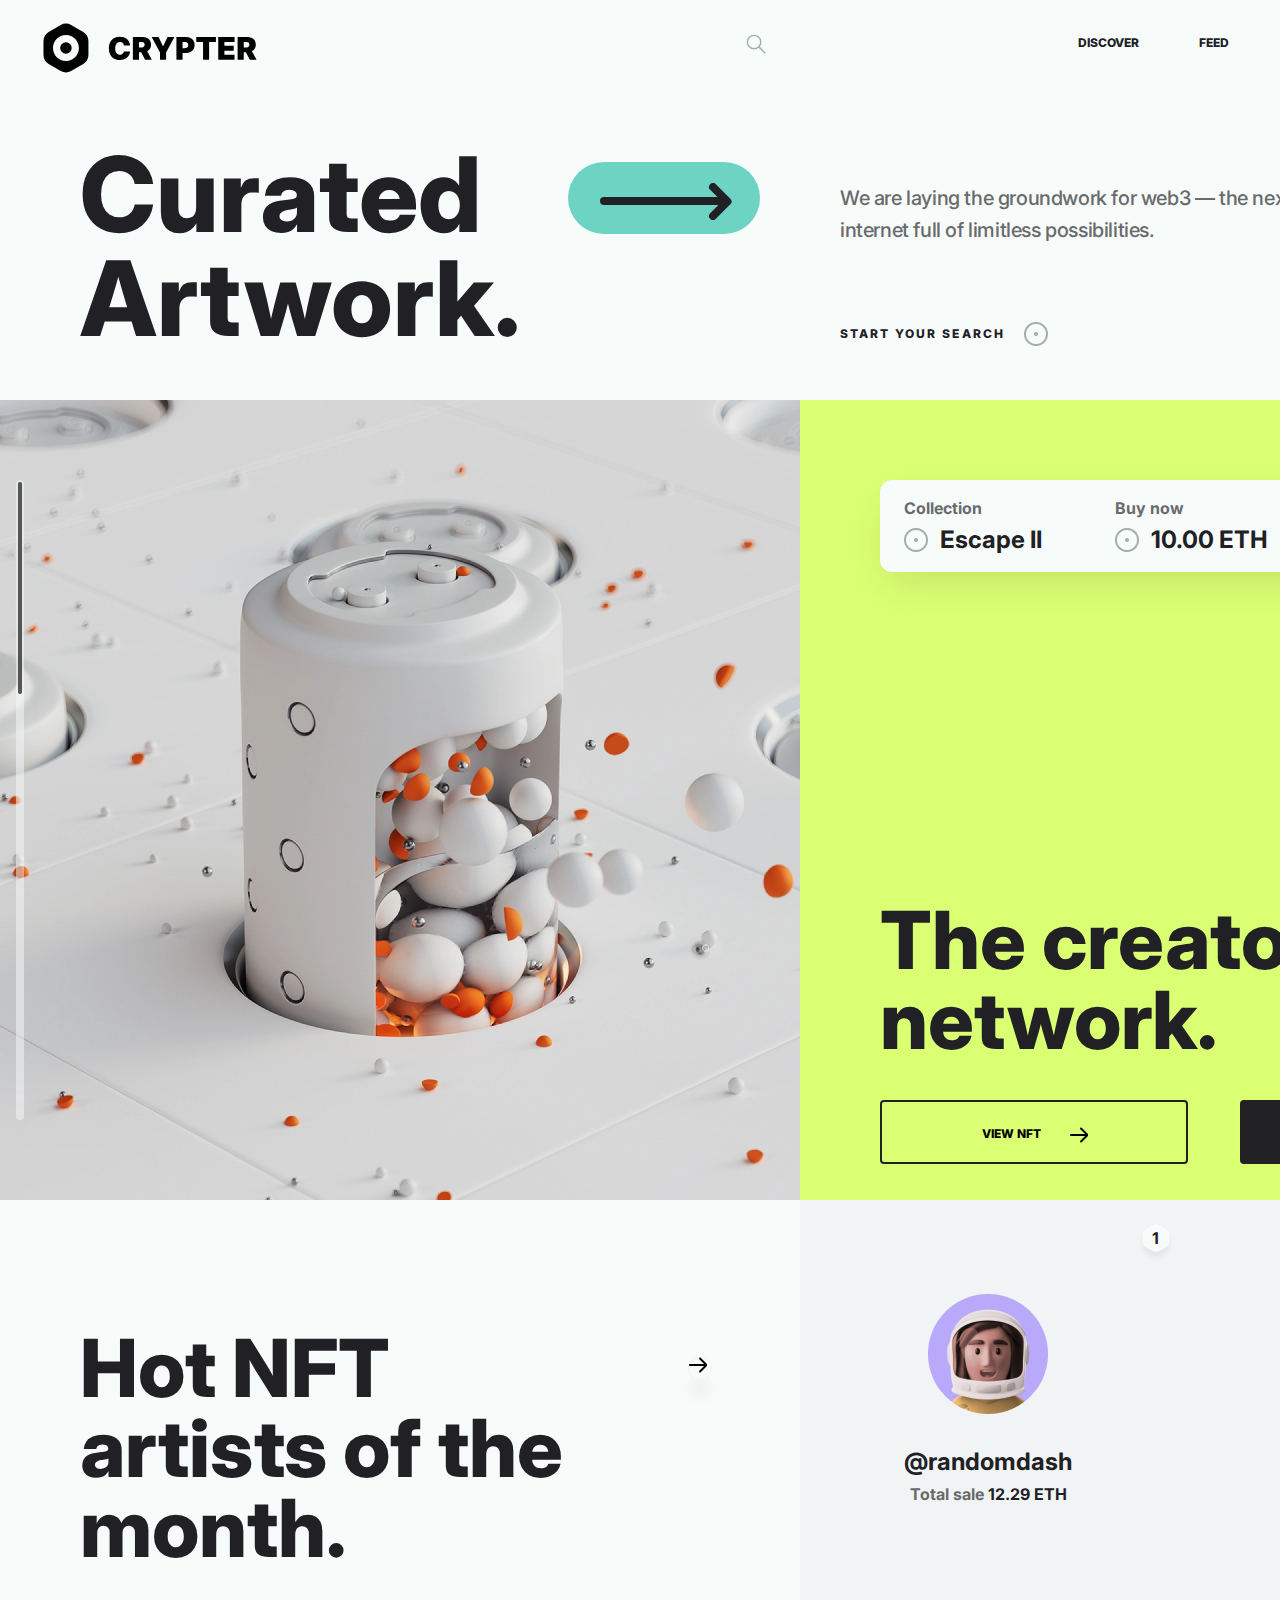
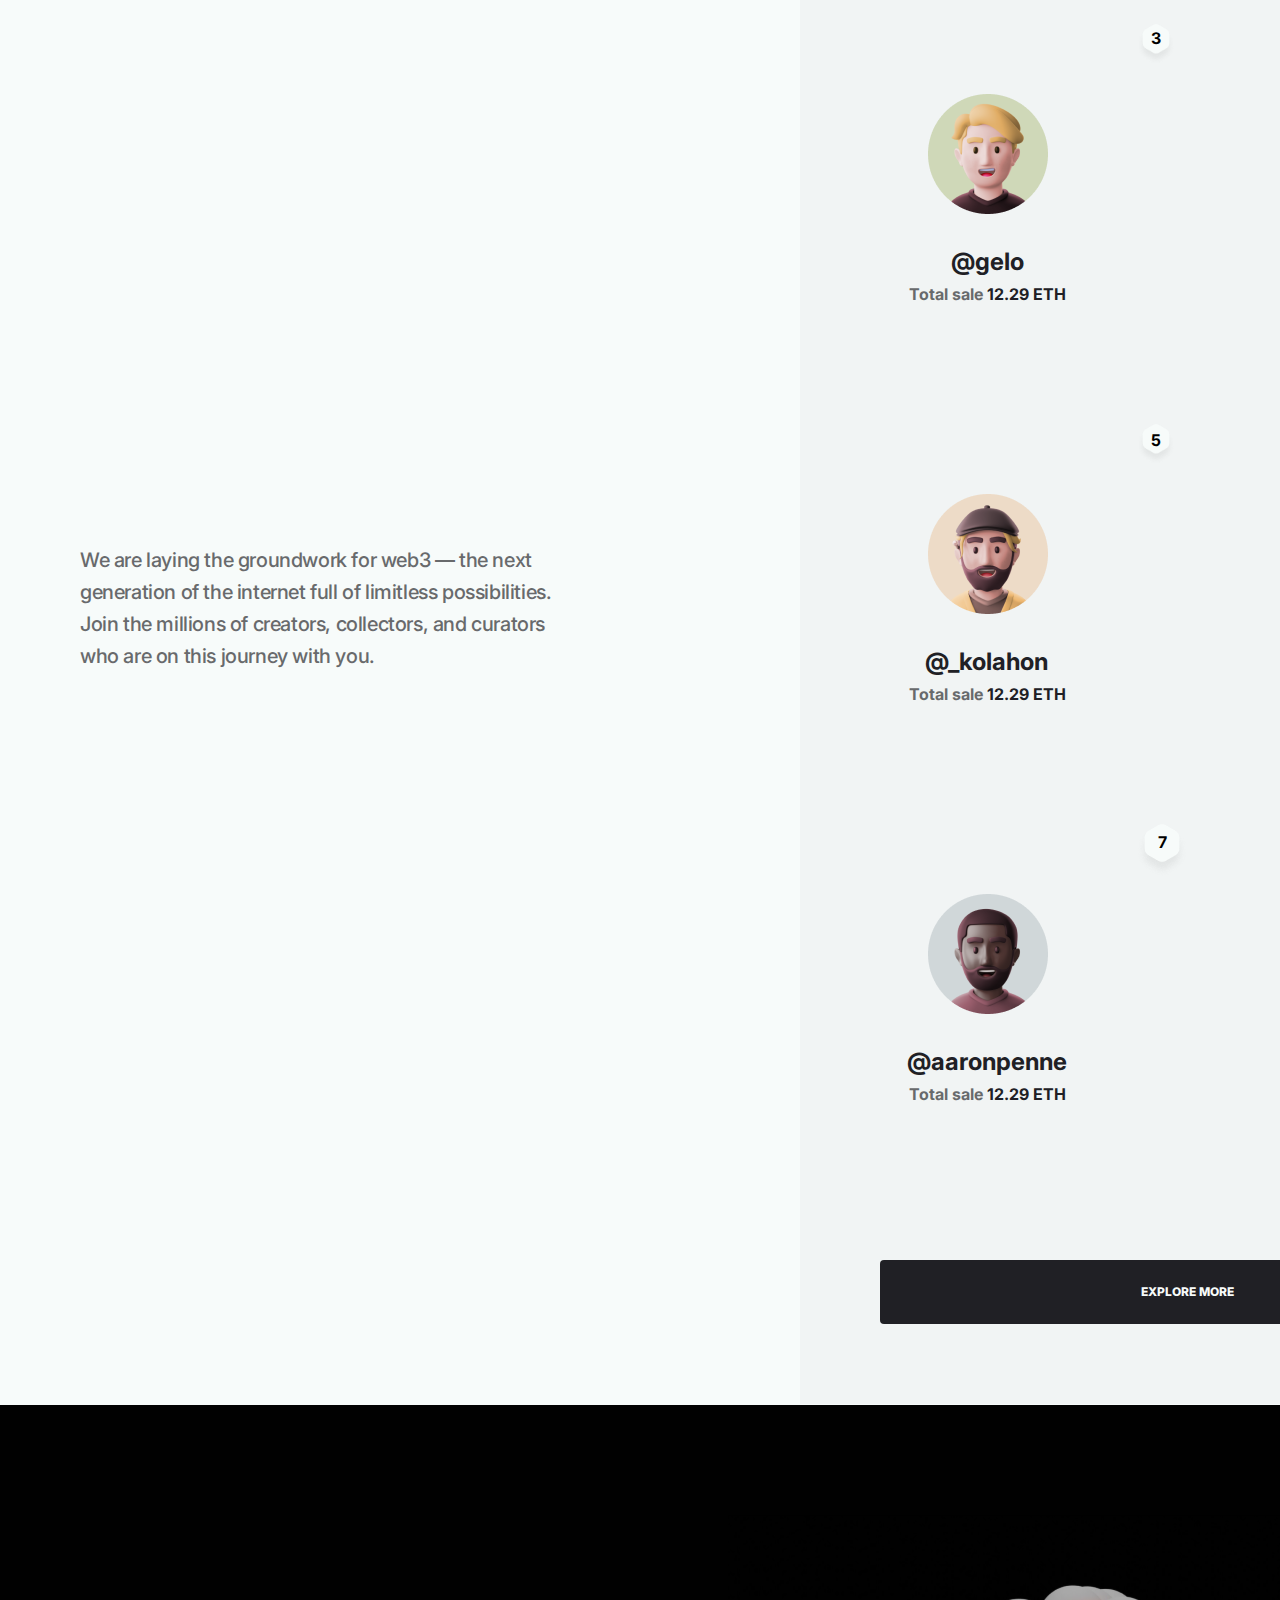
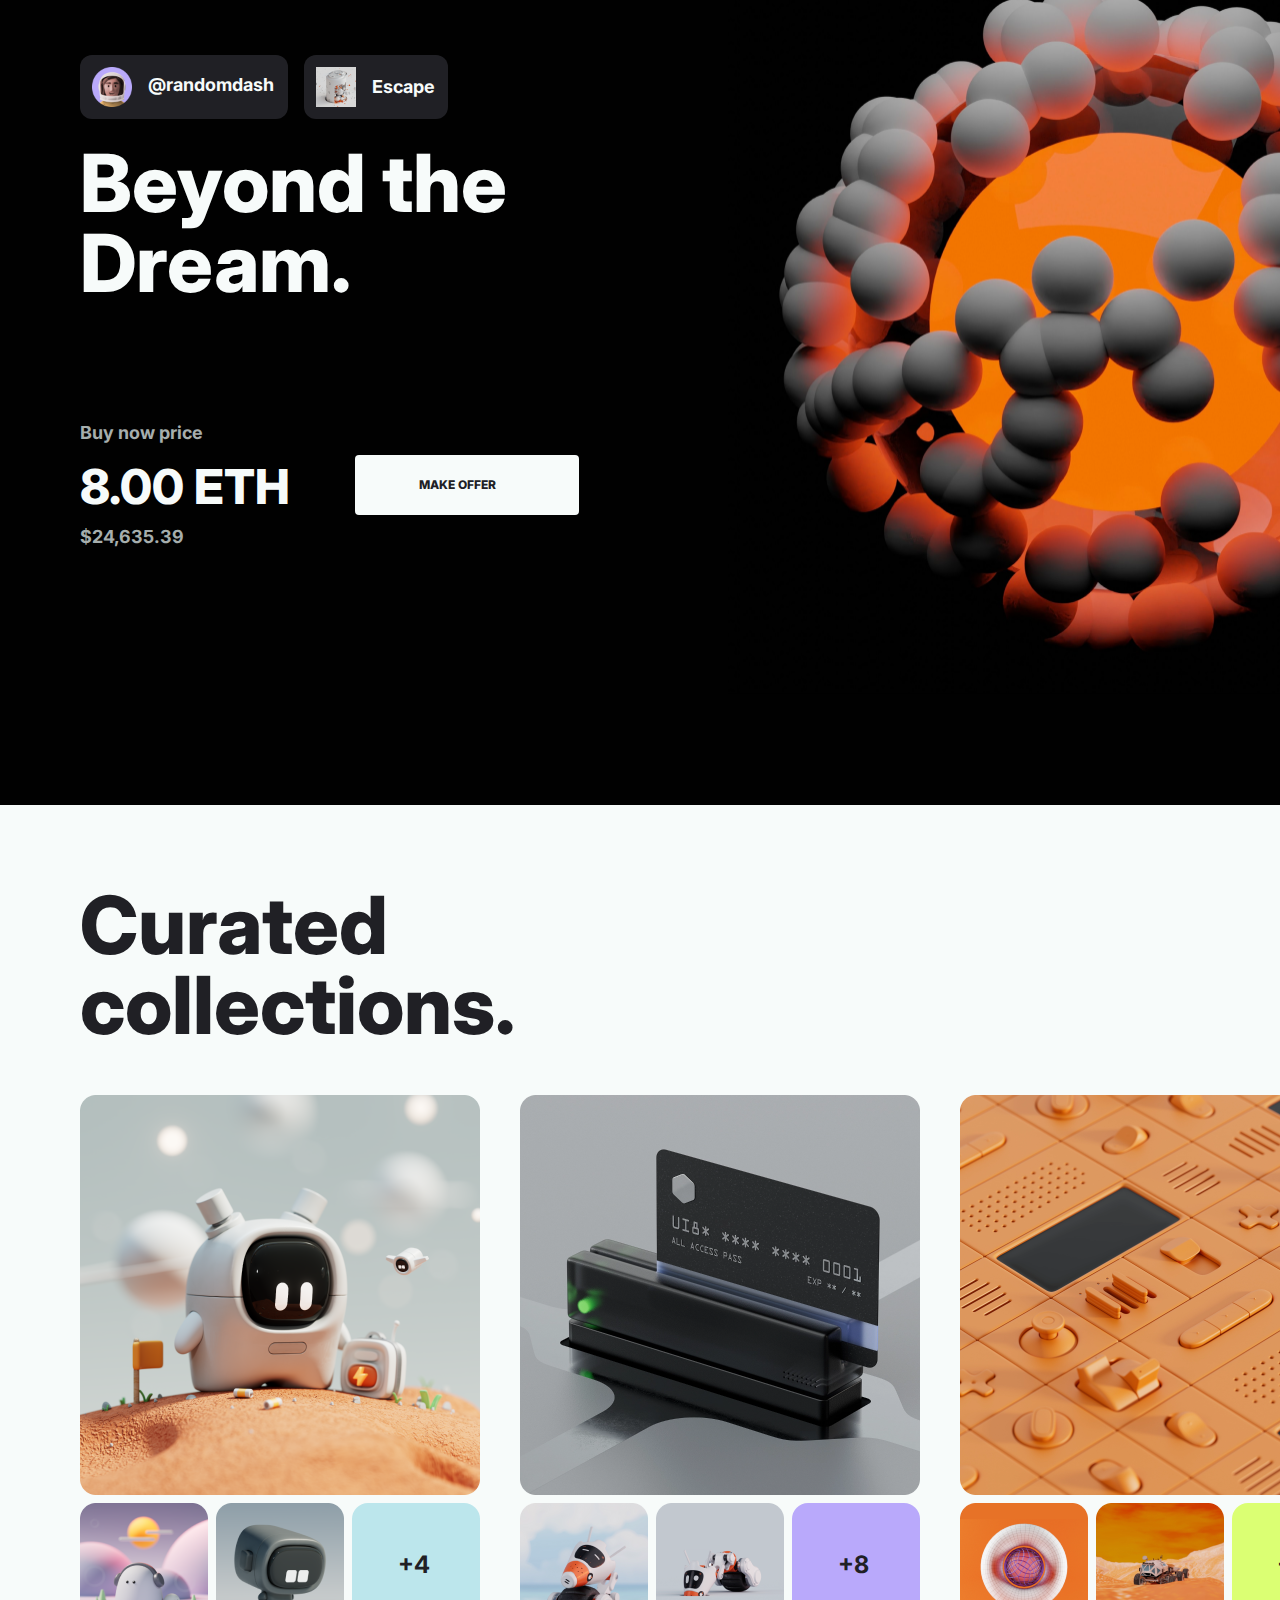
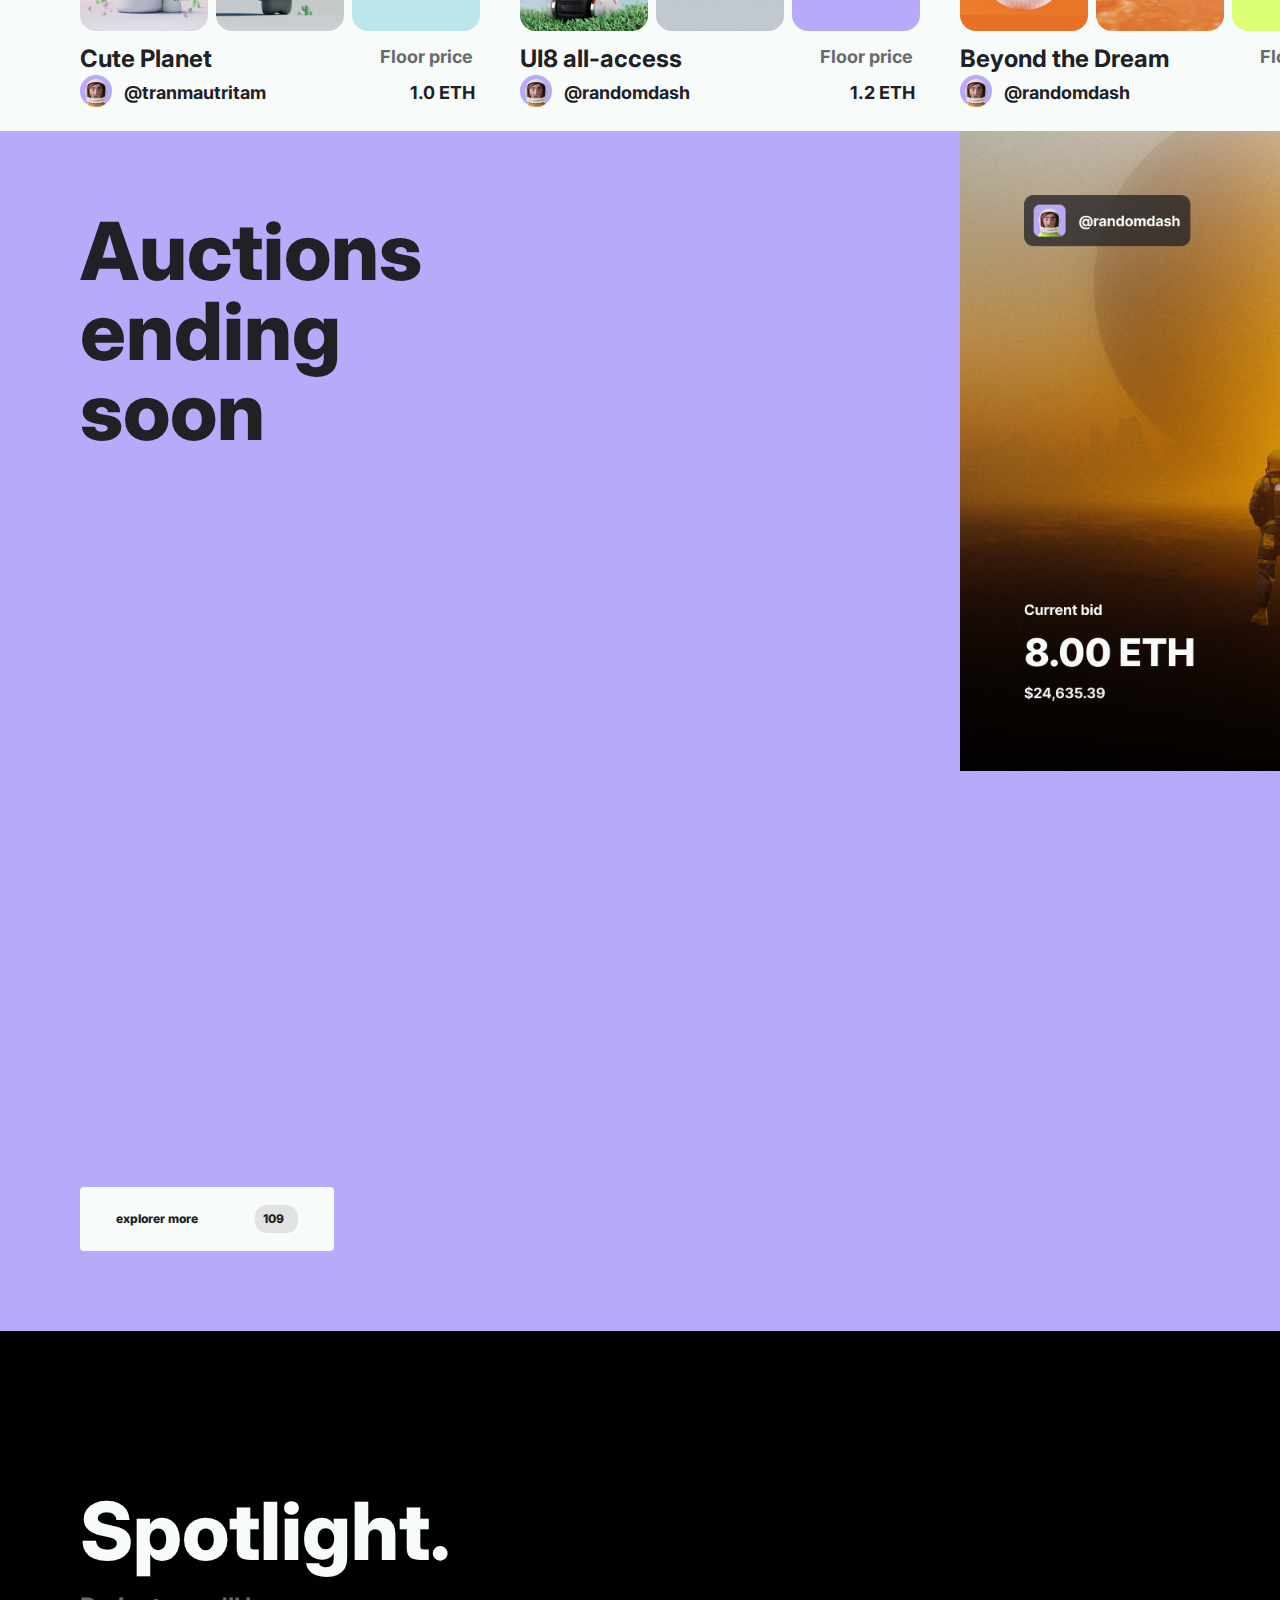
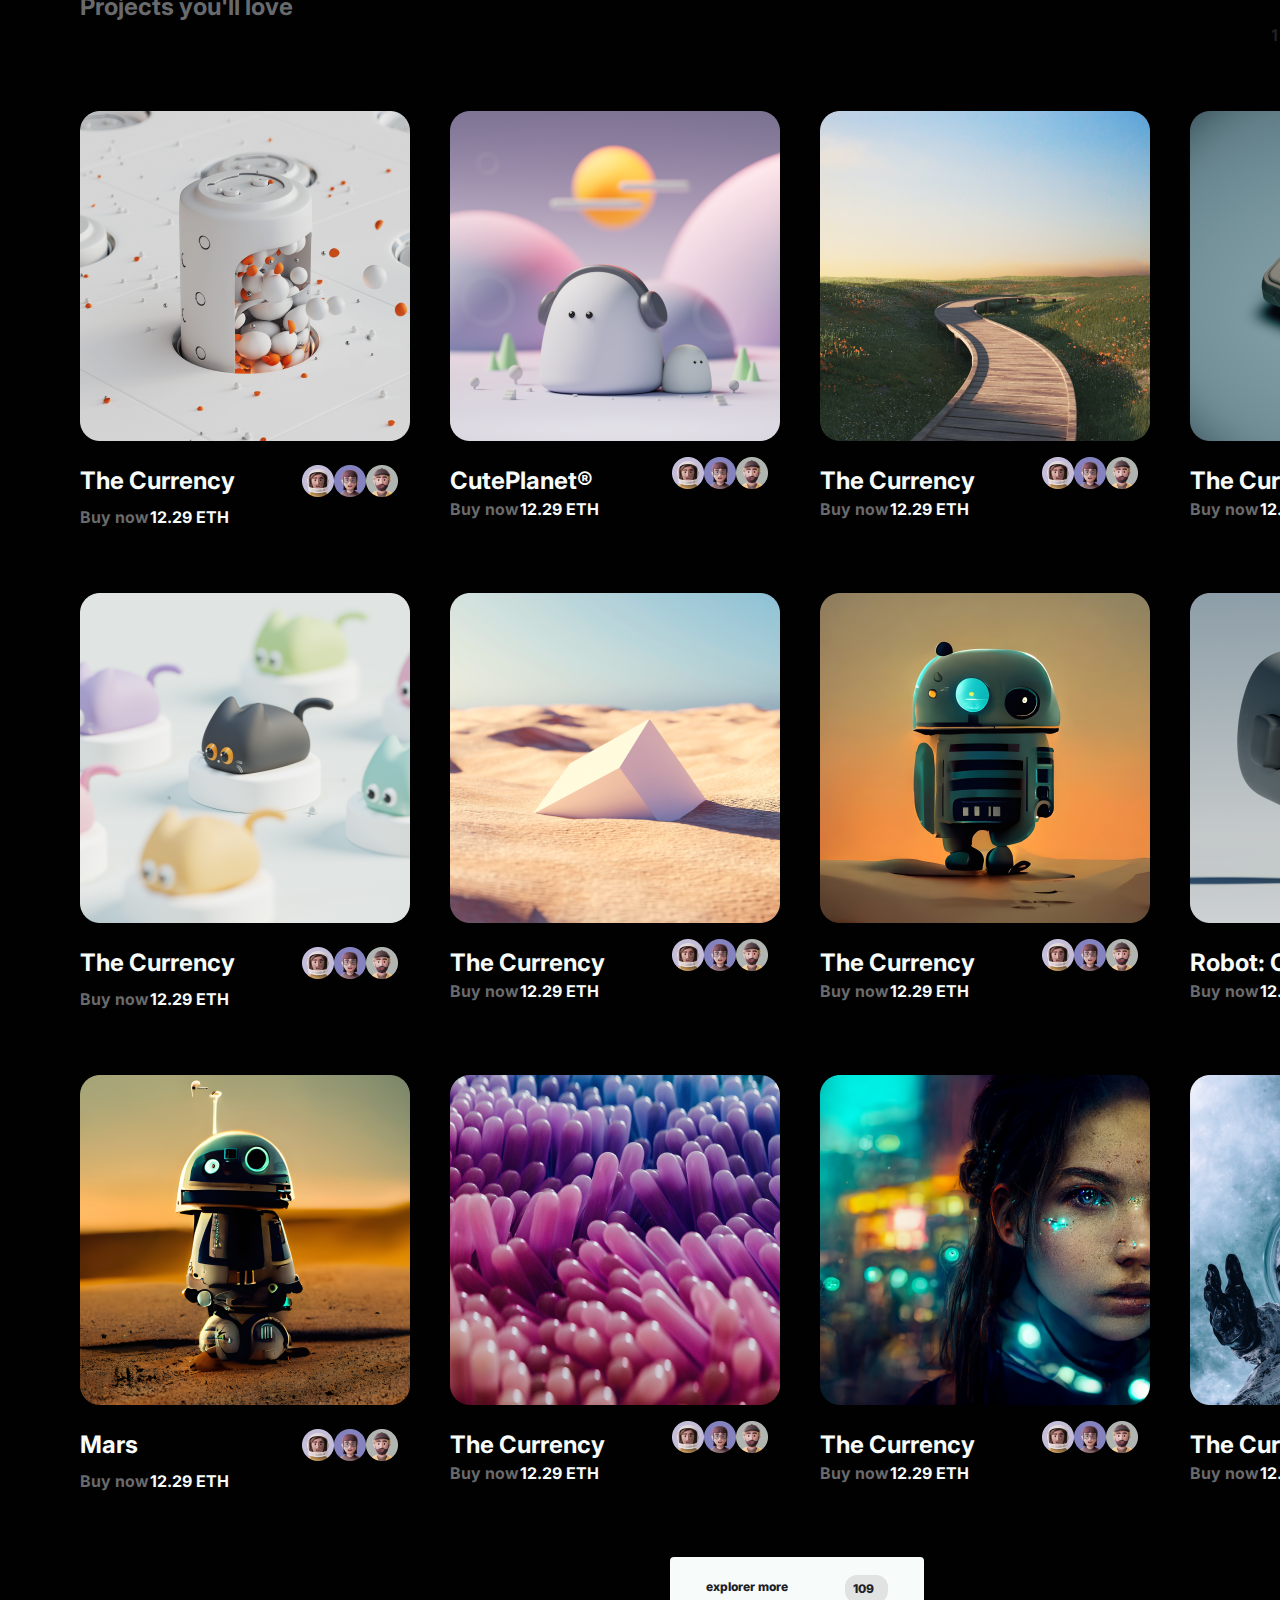
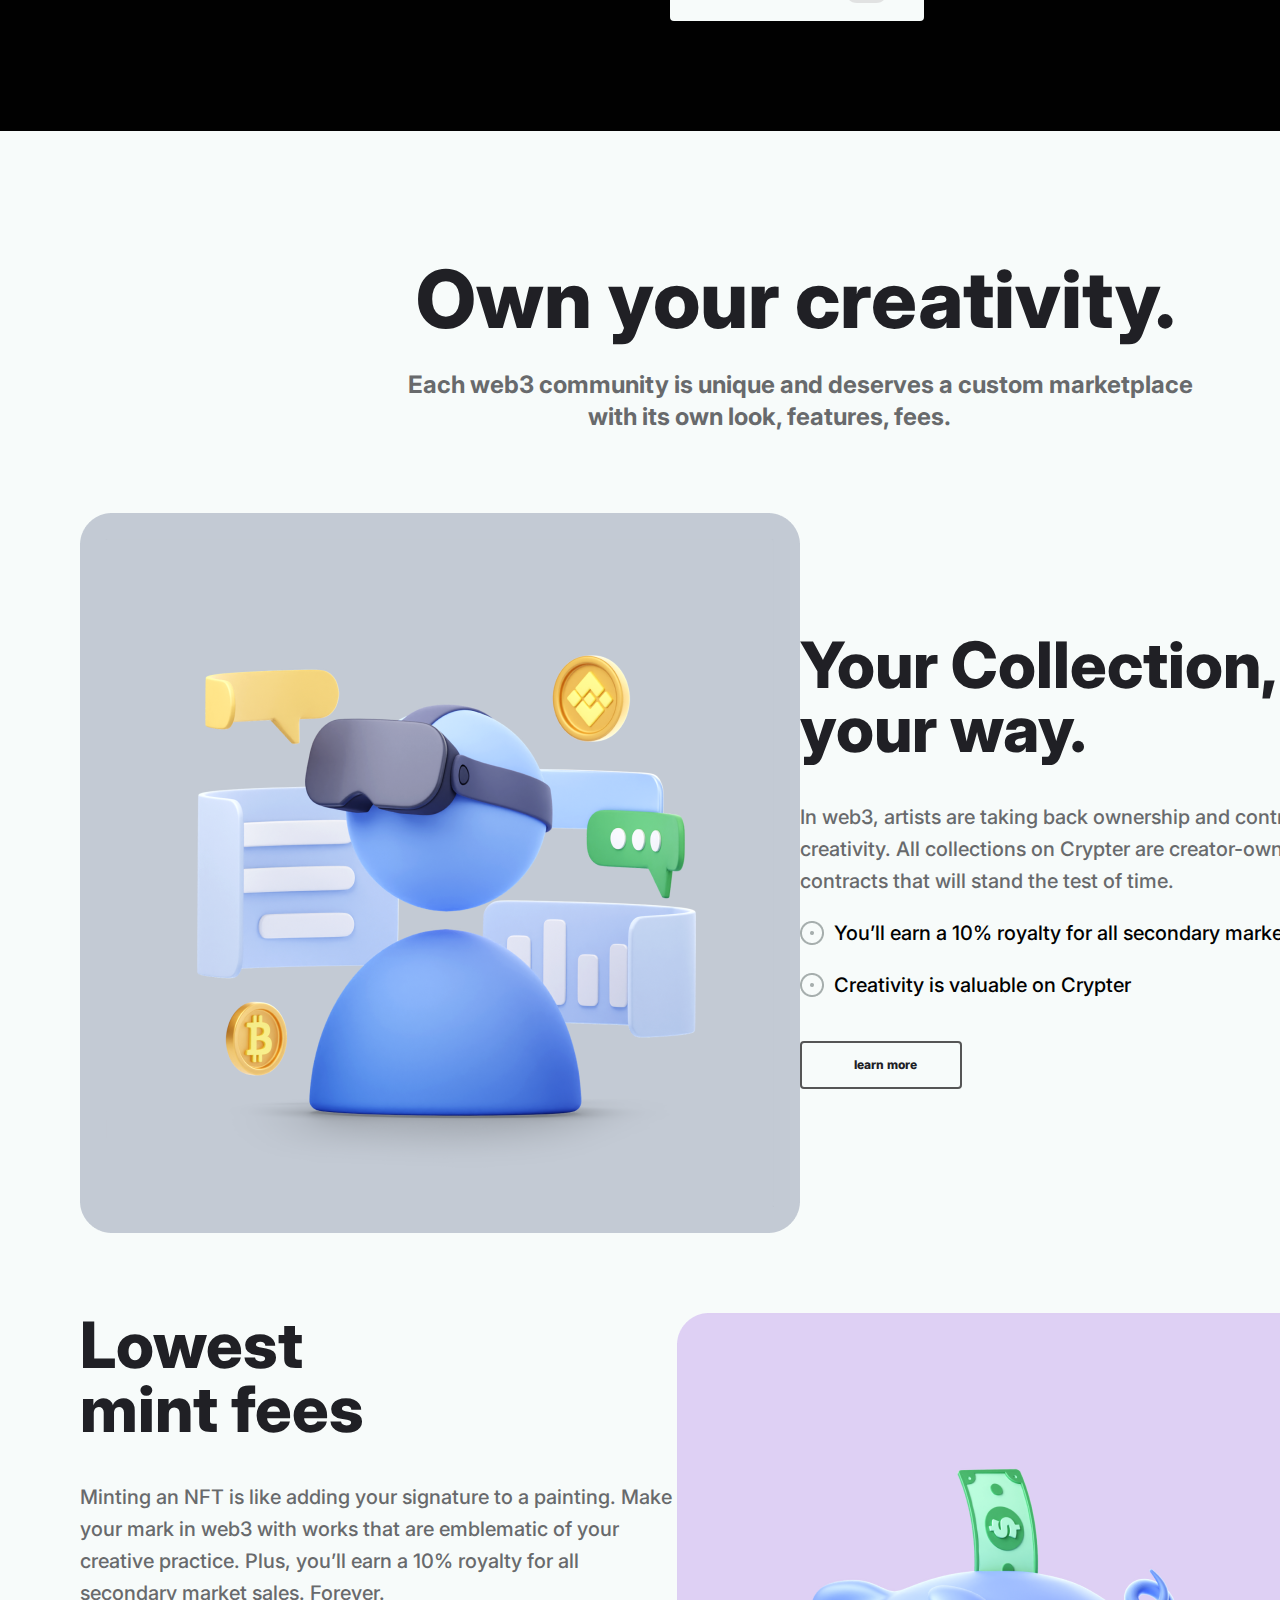
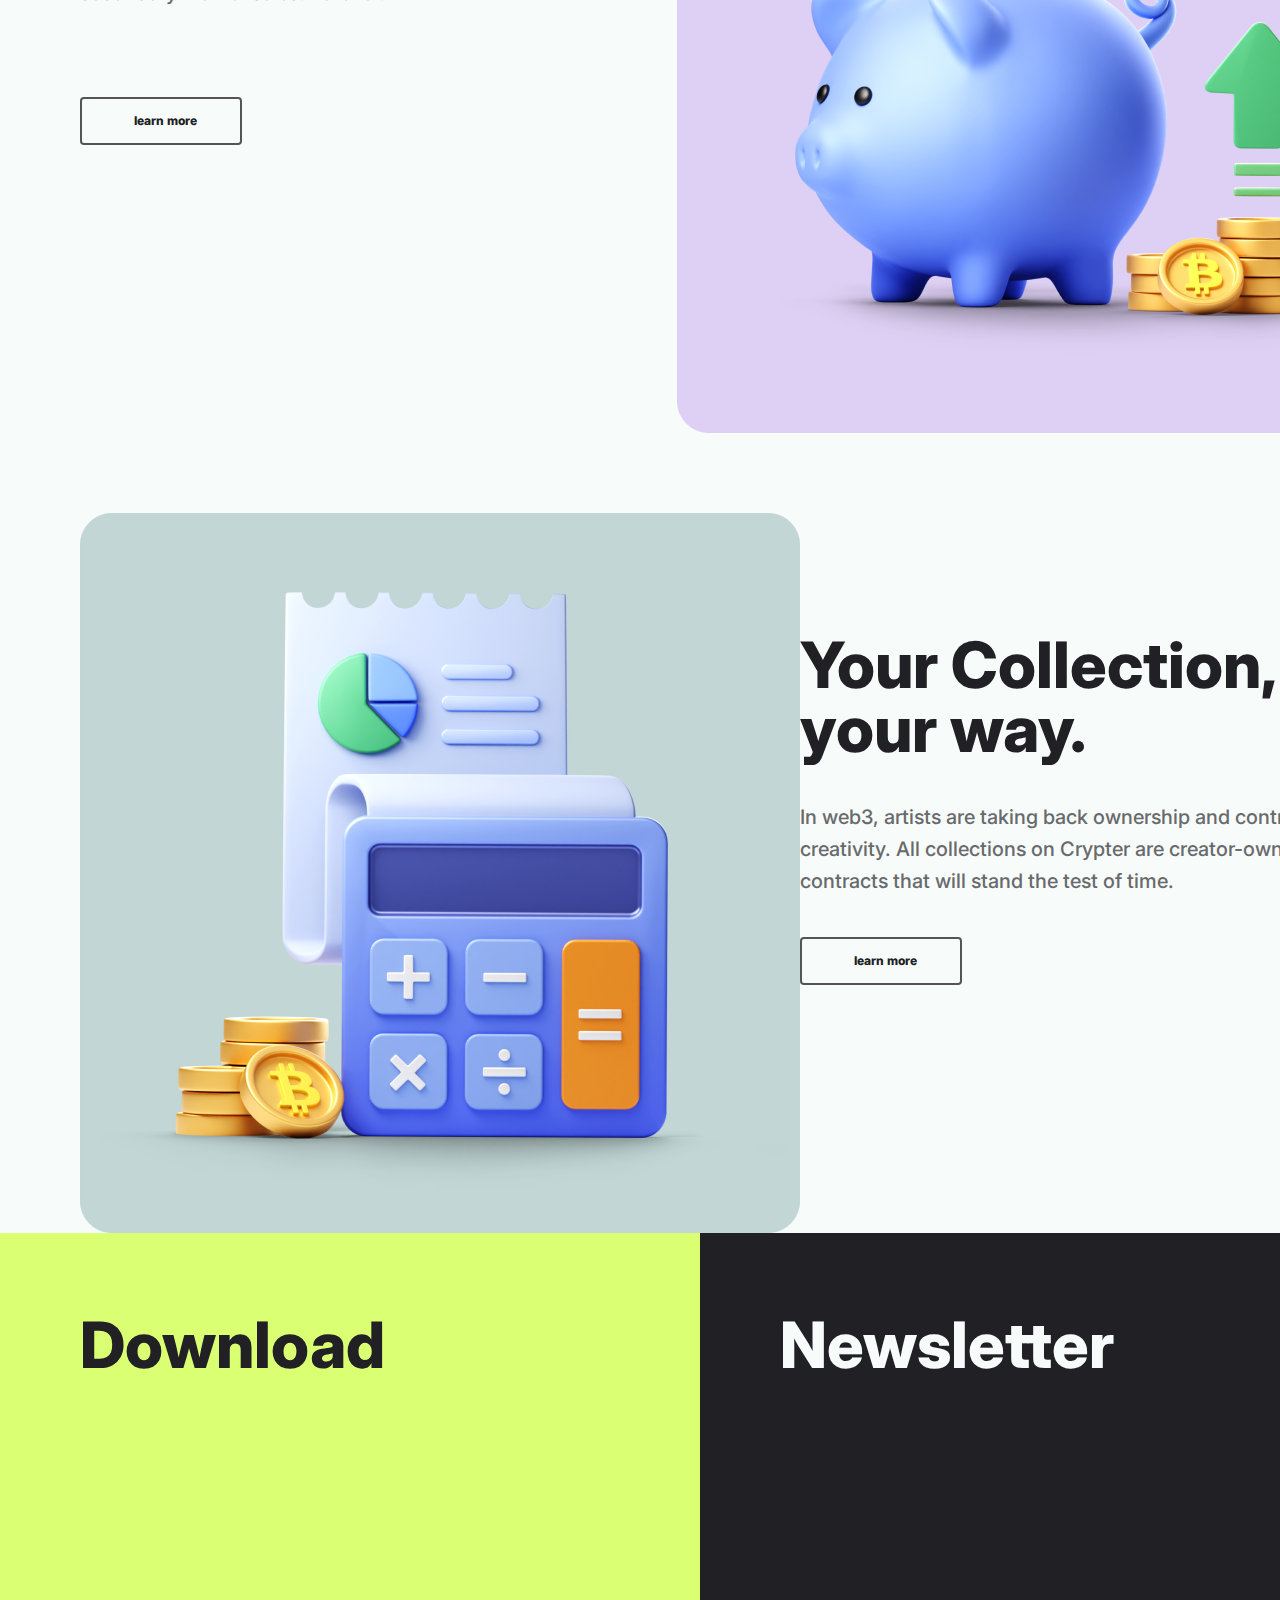
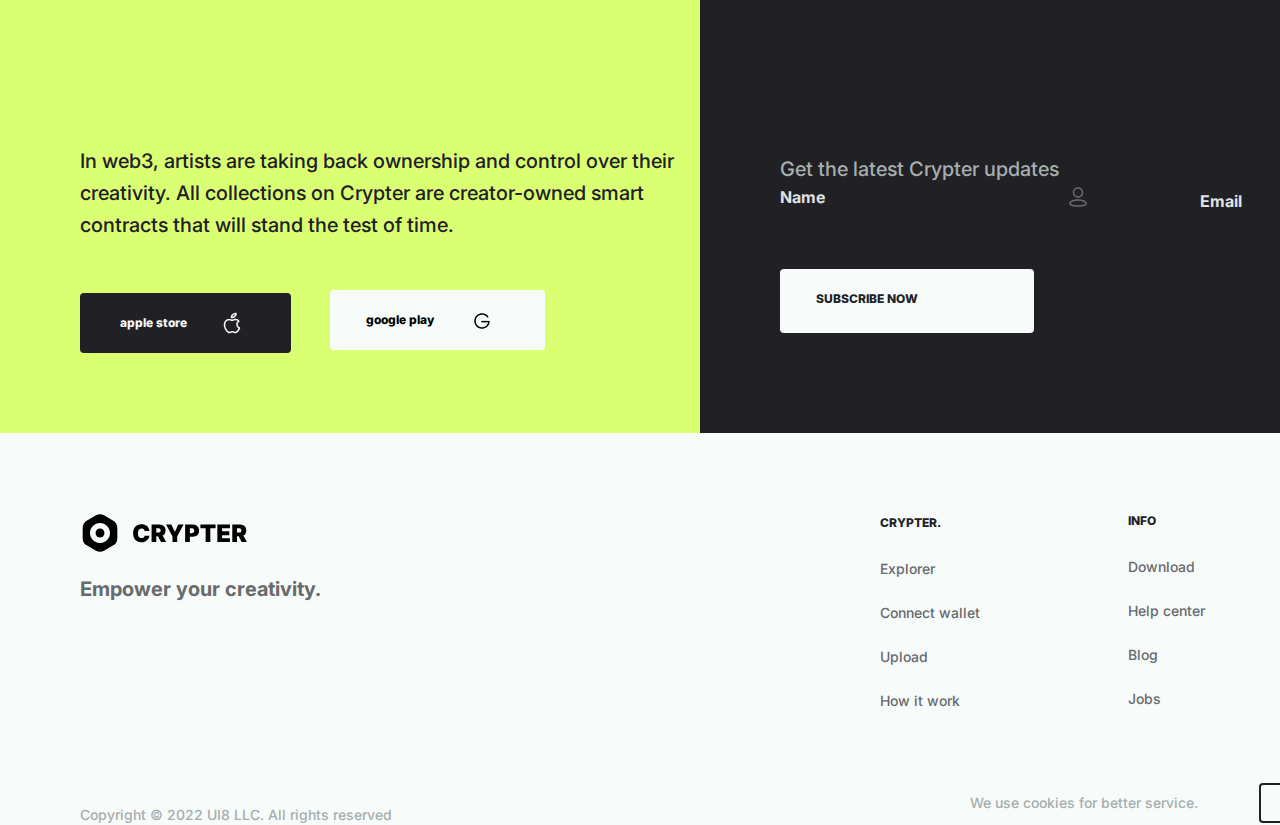
==== commit 9cd1364d: "commit" ====
--- a/index.html
+++ b/index.html
@@ -19,12 +19,11 @@
             <div class="container-header">
                 <img src="./img/search.svg" alt="search" class="search">
             </div>
-            <div class="divider"></div>
         </div>
         <div class="header-div2">
-            <ul>
-                <a class="nav1" href="discover.html">DISCOVER</a>
-                <a class="nav2" href="">FEED</a>
+            <ul class="nav">
+                <li><a class="nav1" href="discover.html">DISCOVER</a></li>
+                <li><a class="nav2" href="feed.html">FEED</a></li>
             </ul>
             <div class="nav-btn"><a class="nav-btn-text" href="connect wallet.html">connect wallet</a></div>
             <img src="./img/Group 1.png" alt="restraing" class="header-restraing">
--- a/styles/styles.css
+++ b/styles/styles.css
@@ -4,45 +4,37 @@
     background: #F7FBFA;
 }
 .header-div {
-    position: absolute;
-    left: 40px;
-    top: 28px;
-}
-.container-header {
-    display: flex;
-    margin-left: 343.5px;
-    margin-top: 7px;
+    margin-top: 22px;
+    margin-left: 40px;
+    display: flex;
+    flex-direction: row;
+    justify-content: space-between;
+    width: 727.5px;
+    height: 52px;
+}
+.search {
+    margin-left: 400px;
+    margin-top: 10px;
+    width: 24px;
+    height: 24px;
+}
+.header-div2 {
+    margin-top: -55px;
+    margin-left: 850px;
+    display: flex;
     flex-direction: row;
     justify-content: flex-end;
     align-items: center;
-    padding: 14px 8px;
-    gap: 8px;
-    width: 424px;
-    height: 52px;
-    border-radius: 12px;
-}
-.search {
-    margin-left: 395px;
-    margin-bottom: 100px;
-}
-.divider {
-    margin-left: 799.5px;
-    margin-top: -125px;
-    width: 1px;
-    height: 96px;
-    background: #E1E2E2;
-}
-.header-div2 {
-    position: absolute;
-    left: 832.5px;
-    top: 24px;
+    gap: 60px;
     width: 727.5px;
     height: 48px;
 }
+.nav {
+    display: flex;
+    flex-direction: row;
+    gap: 60px;
+}
 .nav1 {
-    display: block;
-    margin-left: 235.5px;
-    margin-top: 15px;
     width: 78px;
     height: 24px;
     font-family: 'Inter';
@@ -50,28 +42,20 @@
     font-weight: 800;
     font-size: 12px;
     line-height: 24px;
-    letter-spacing: 0.17em;
-    text-transform: uppercase;
     color: #202025;
 }
 .nav2 {
-    display: block;
-    margin-left: 363.5px;
-    margin-top: -23px;
+    width: 37px;
+    height: 24px;
     font-family: 'Inter';
     font-style: normal;
     font-weight: 800;
     font-size: 12px;
     line-height: 24px;
-    letter-spacing: 0.17em;
-    text-transform: uppercase;
     color: #202025;
 }
 .nav-btn {
     box-sizing: border-box;
-    position: absolute;
-    top: 5px;
-    left: 470.5px;
     display: flex;
     flex-direction: row;
     justify-content: center;
@@ -84,18 +68,20 @@
     border-radius: 4px;
 }
 .nav-btn-text {
-    color: #202025;
-}
-.header-restraing {
-    margin-left: 735.5px;
-    margin-top: -20px;
-    width: 24px;
-    height: 12px;
+    margin-left: 20px;
+    width: 141px;
+    height: 24px;
+    font-family: 'Inter';
+    font-style: normal;
+    font-weight: 800;
+    font-size: 12px;
+    line-height: 24px;
+    color: #202025;
 }
 .section1-title {
     width: 458px;
     height: 208px;
-    margin-top: 144px;
+    margin-top: 75px;
     margin-left: 80px;
     font-family: 'Inter';
     font-style: normal;
@@ -335,8 +321,7 @@
     color: #F7FBFA;
 }
 .section2 {
-    position: absolute;
-    top: 1200px;
+    margin-top: 850px;
 }
 .section2-container1 {
     position: absolute;
@@ -2901,7 +2886,6 @@
     line-height: 24px;
     color: #202025;
 }
-
 .footer-logo {
     margin-top: 80px;
     margin-left: 80px;
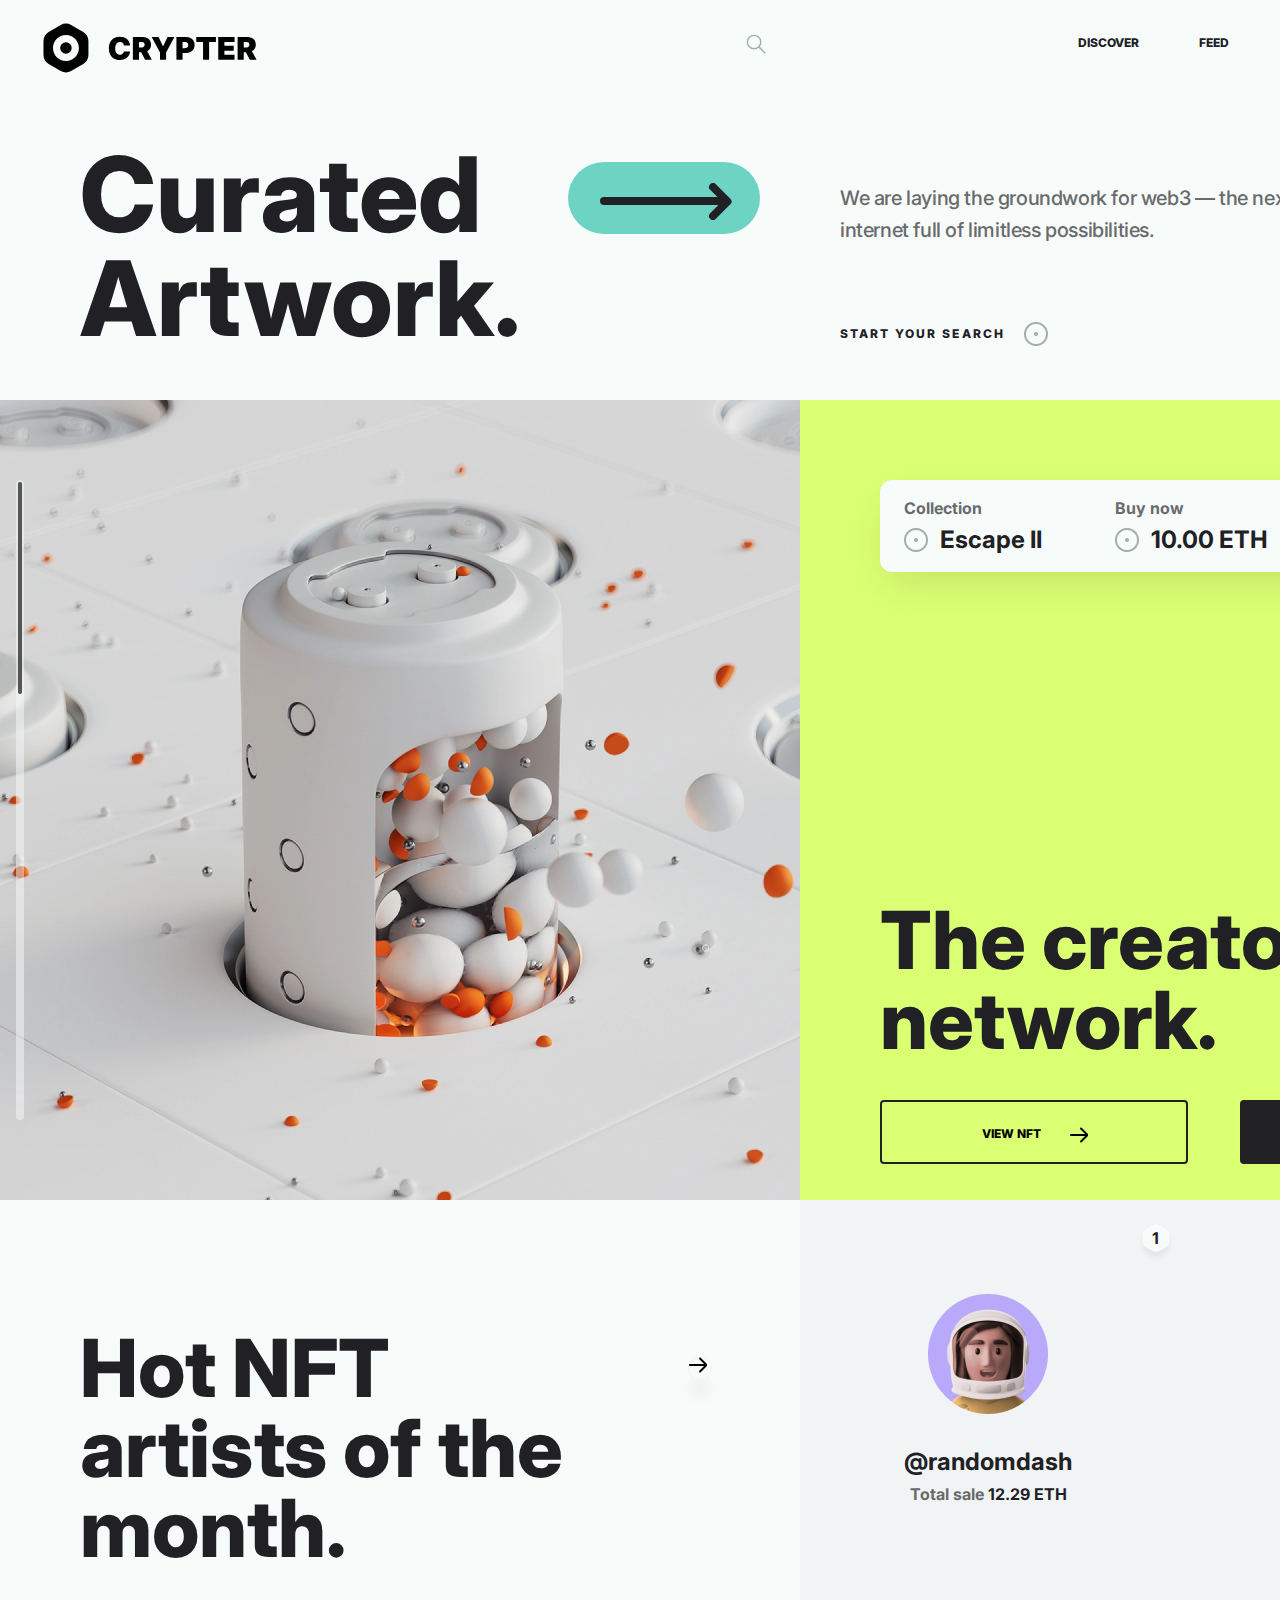
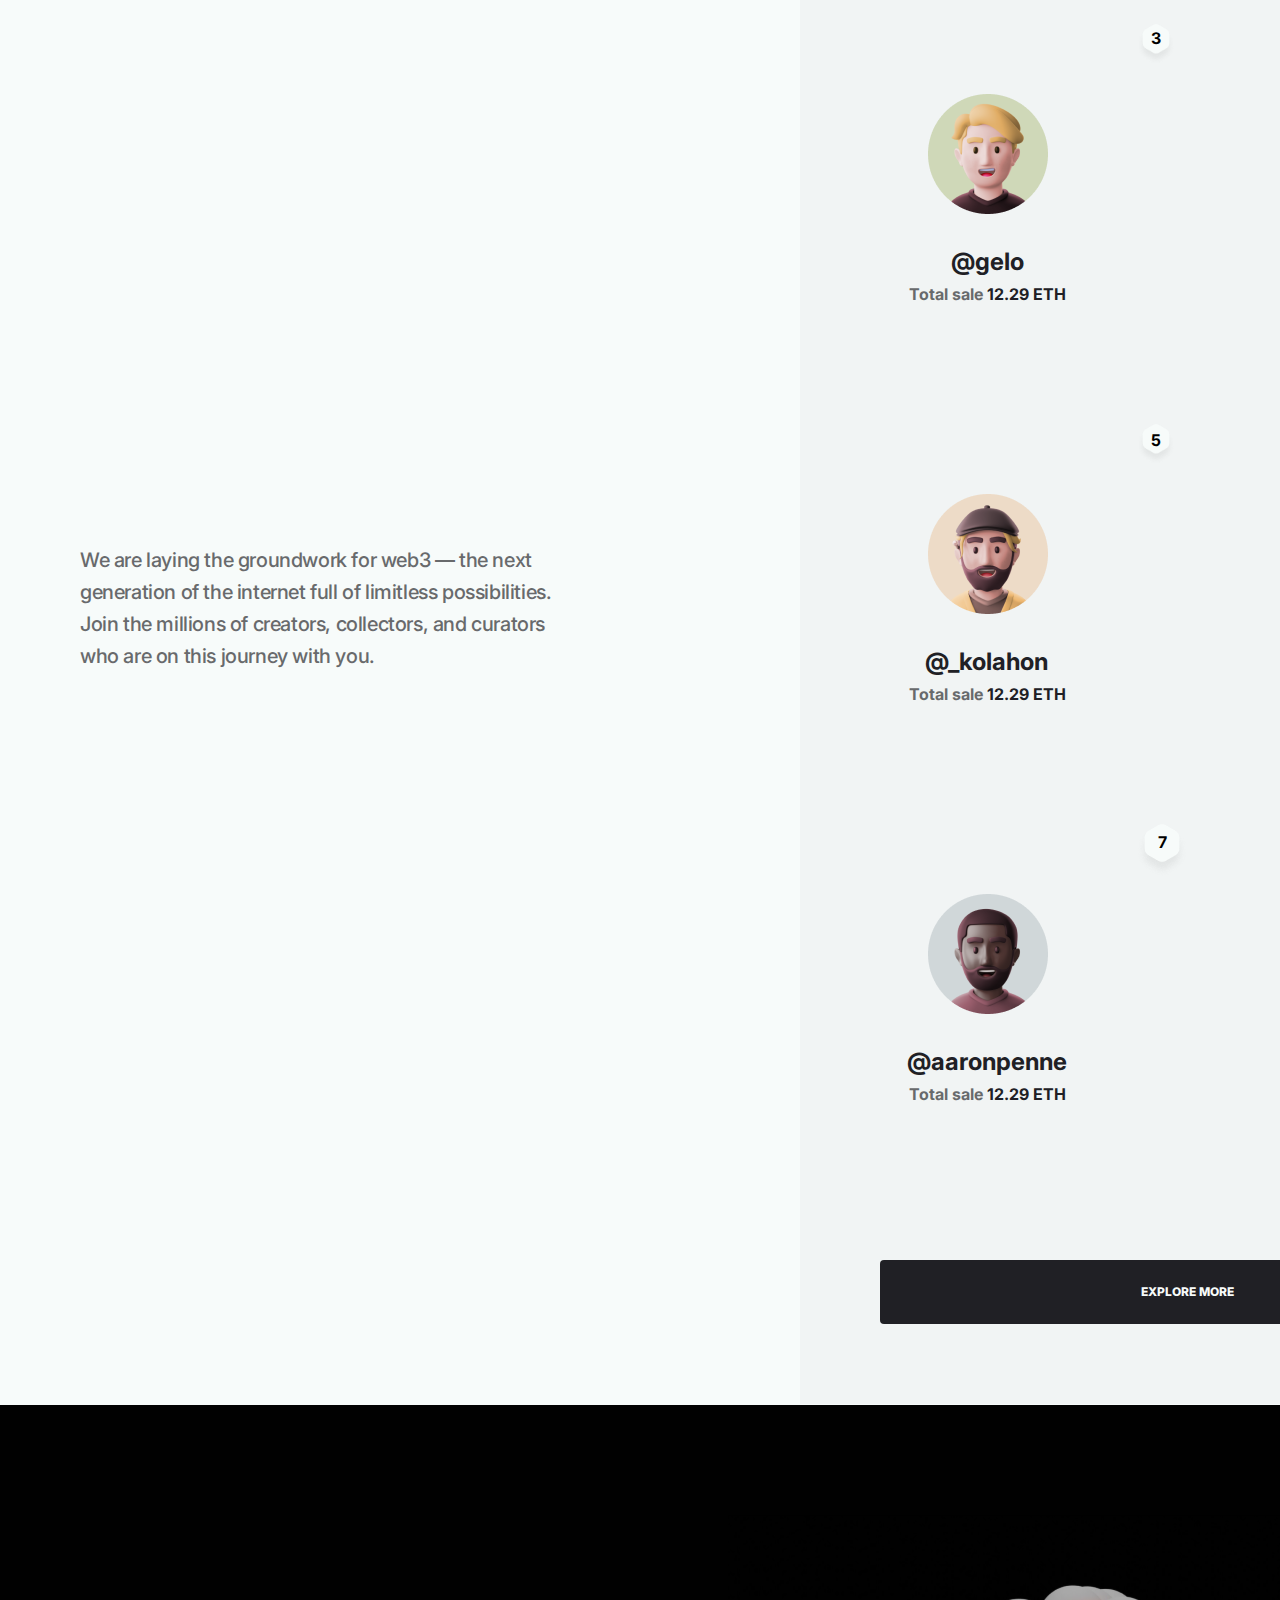
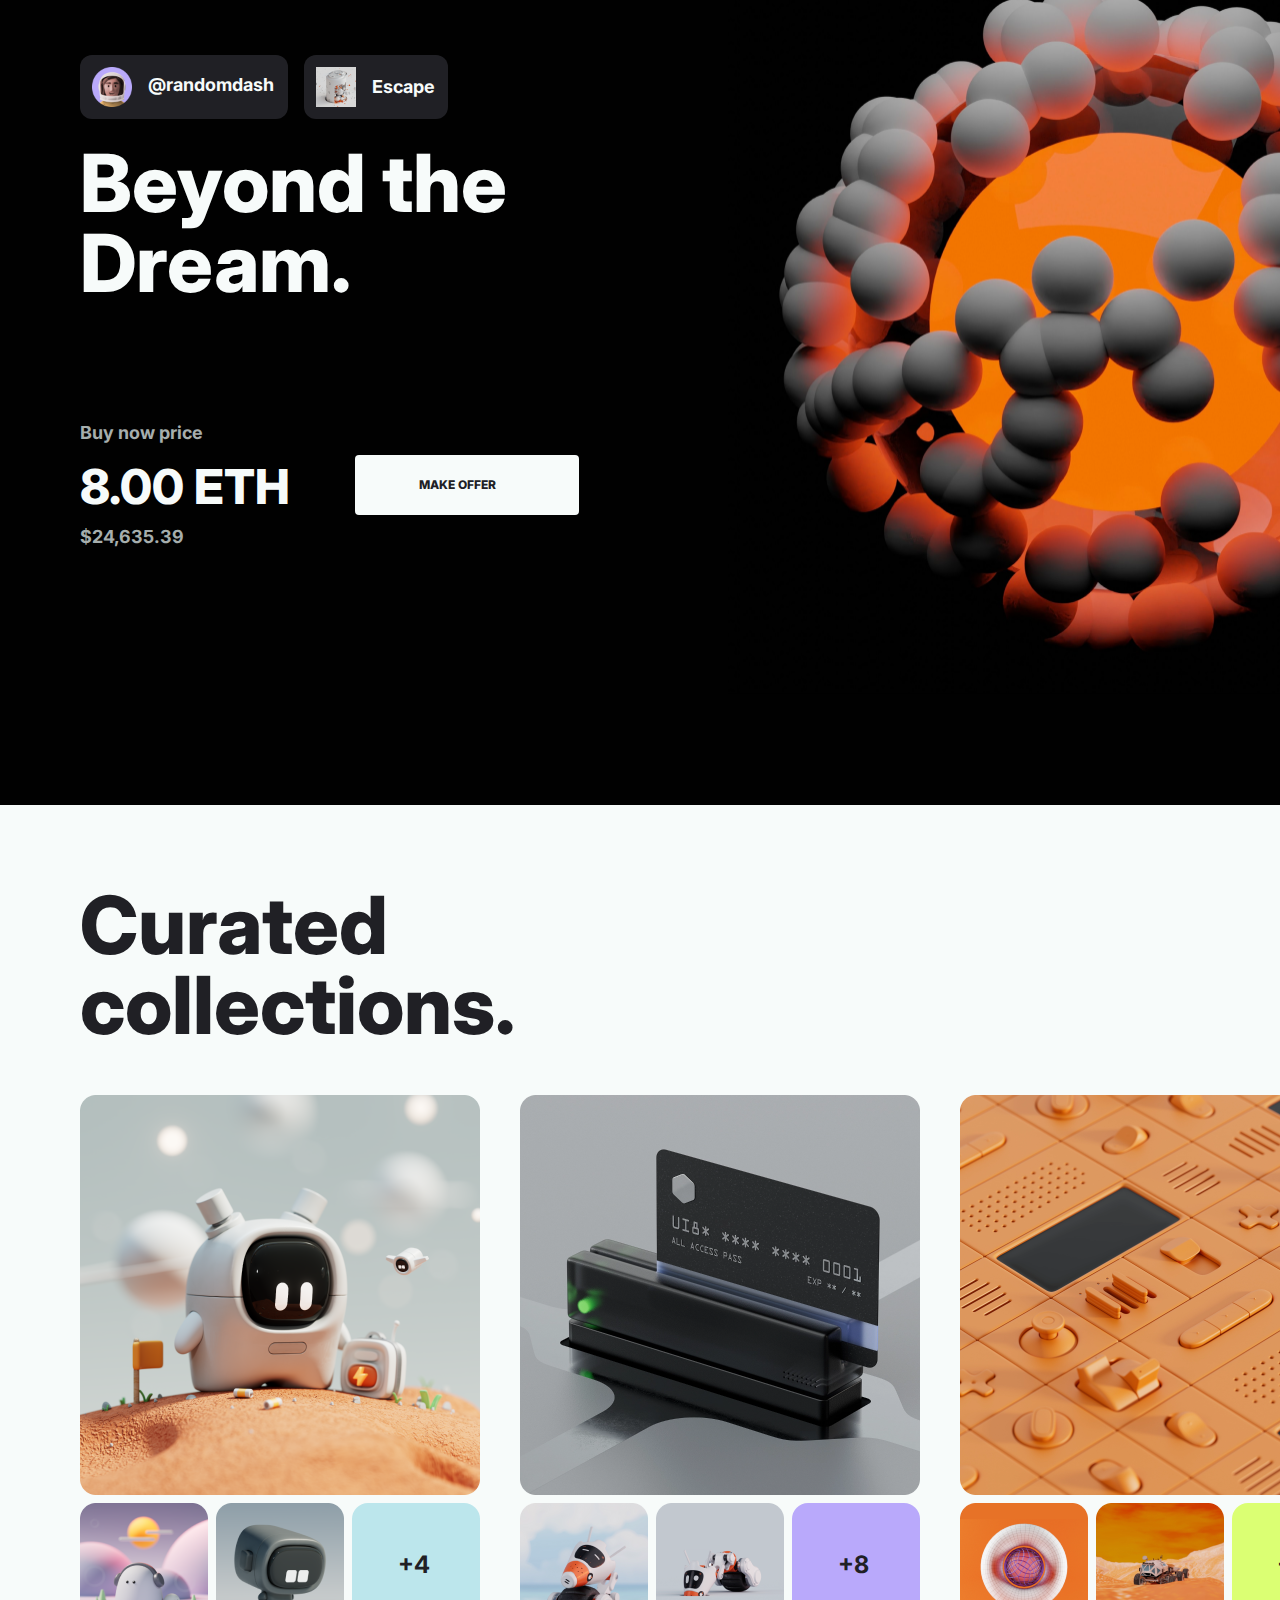
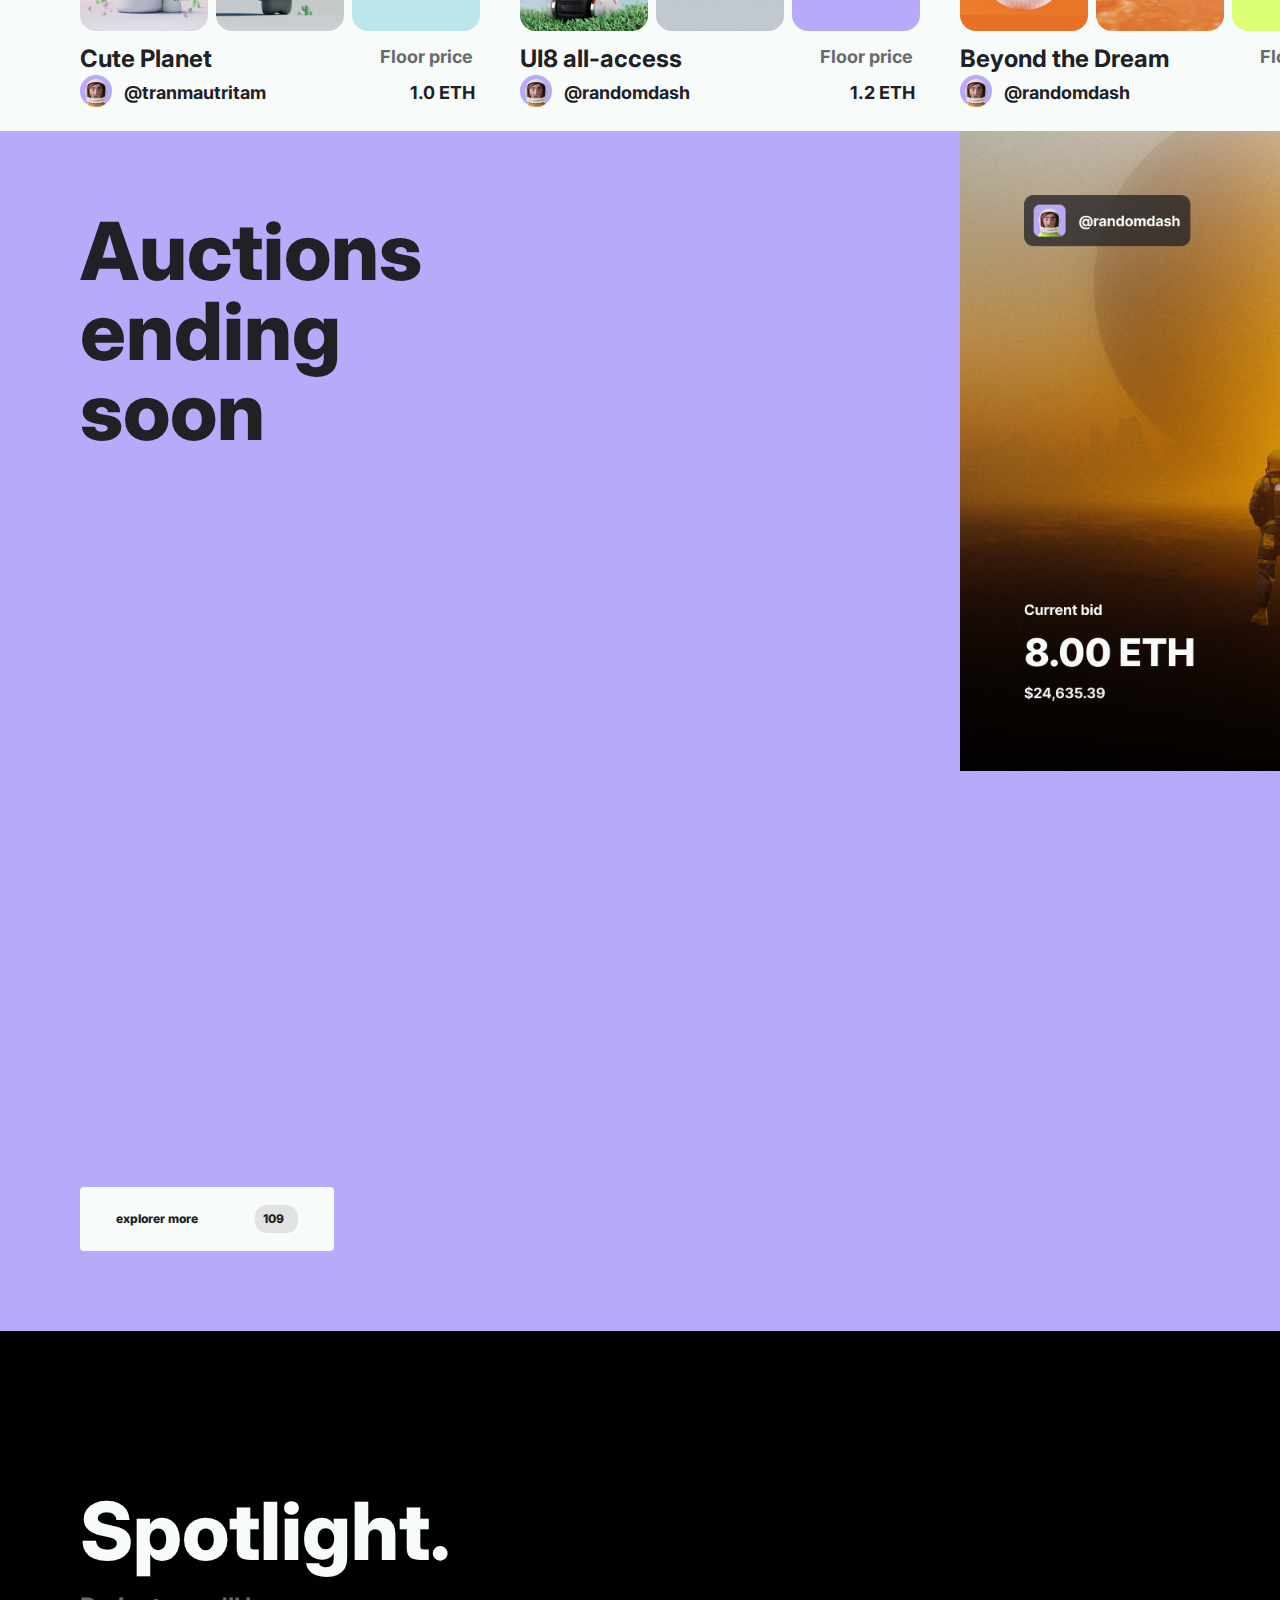
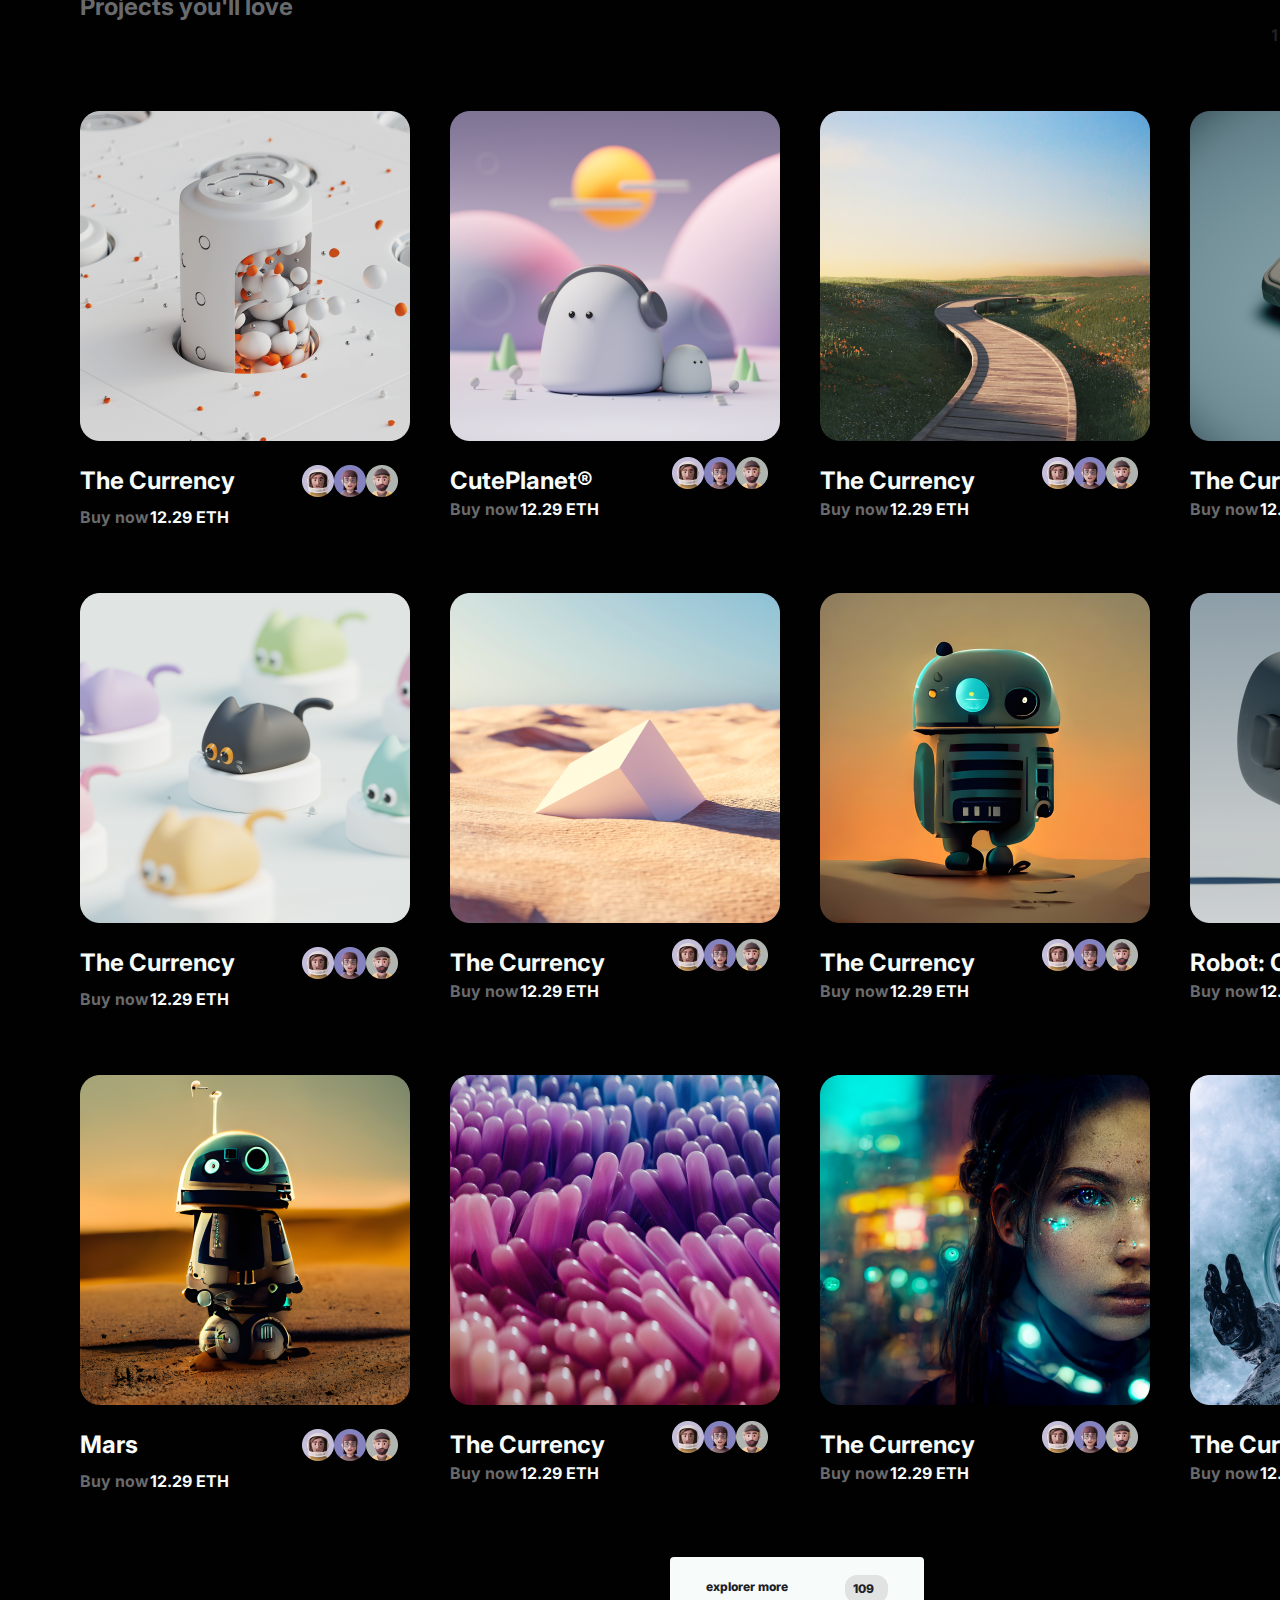
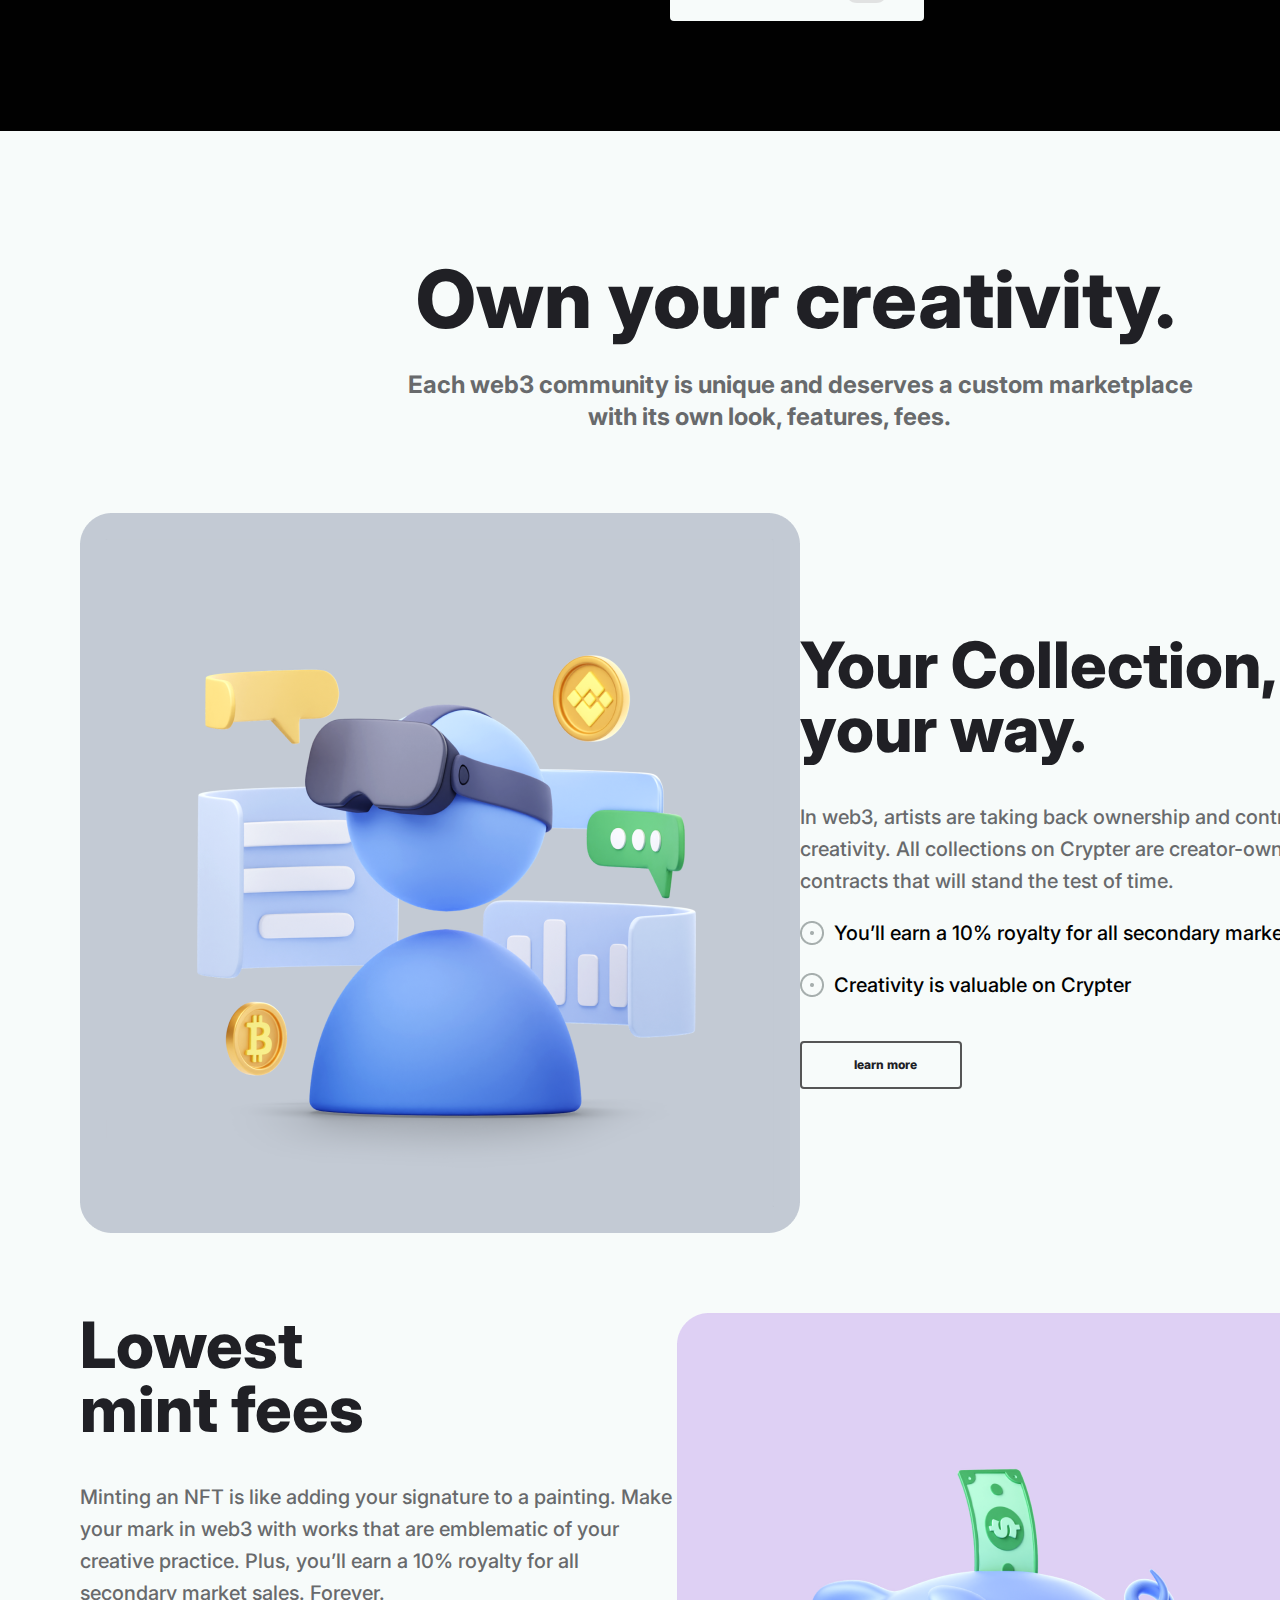
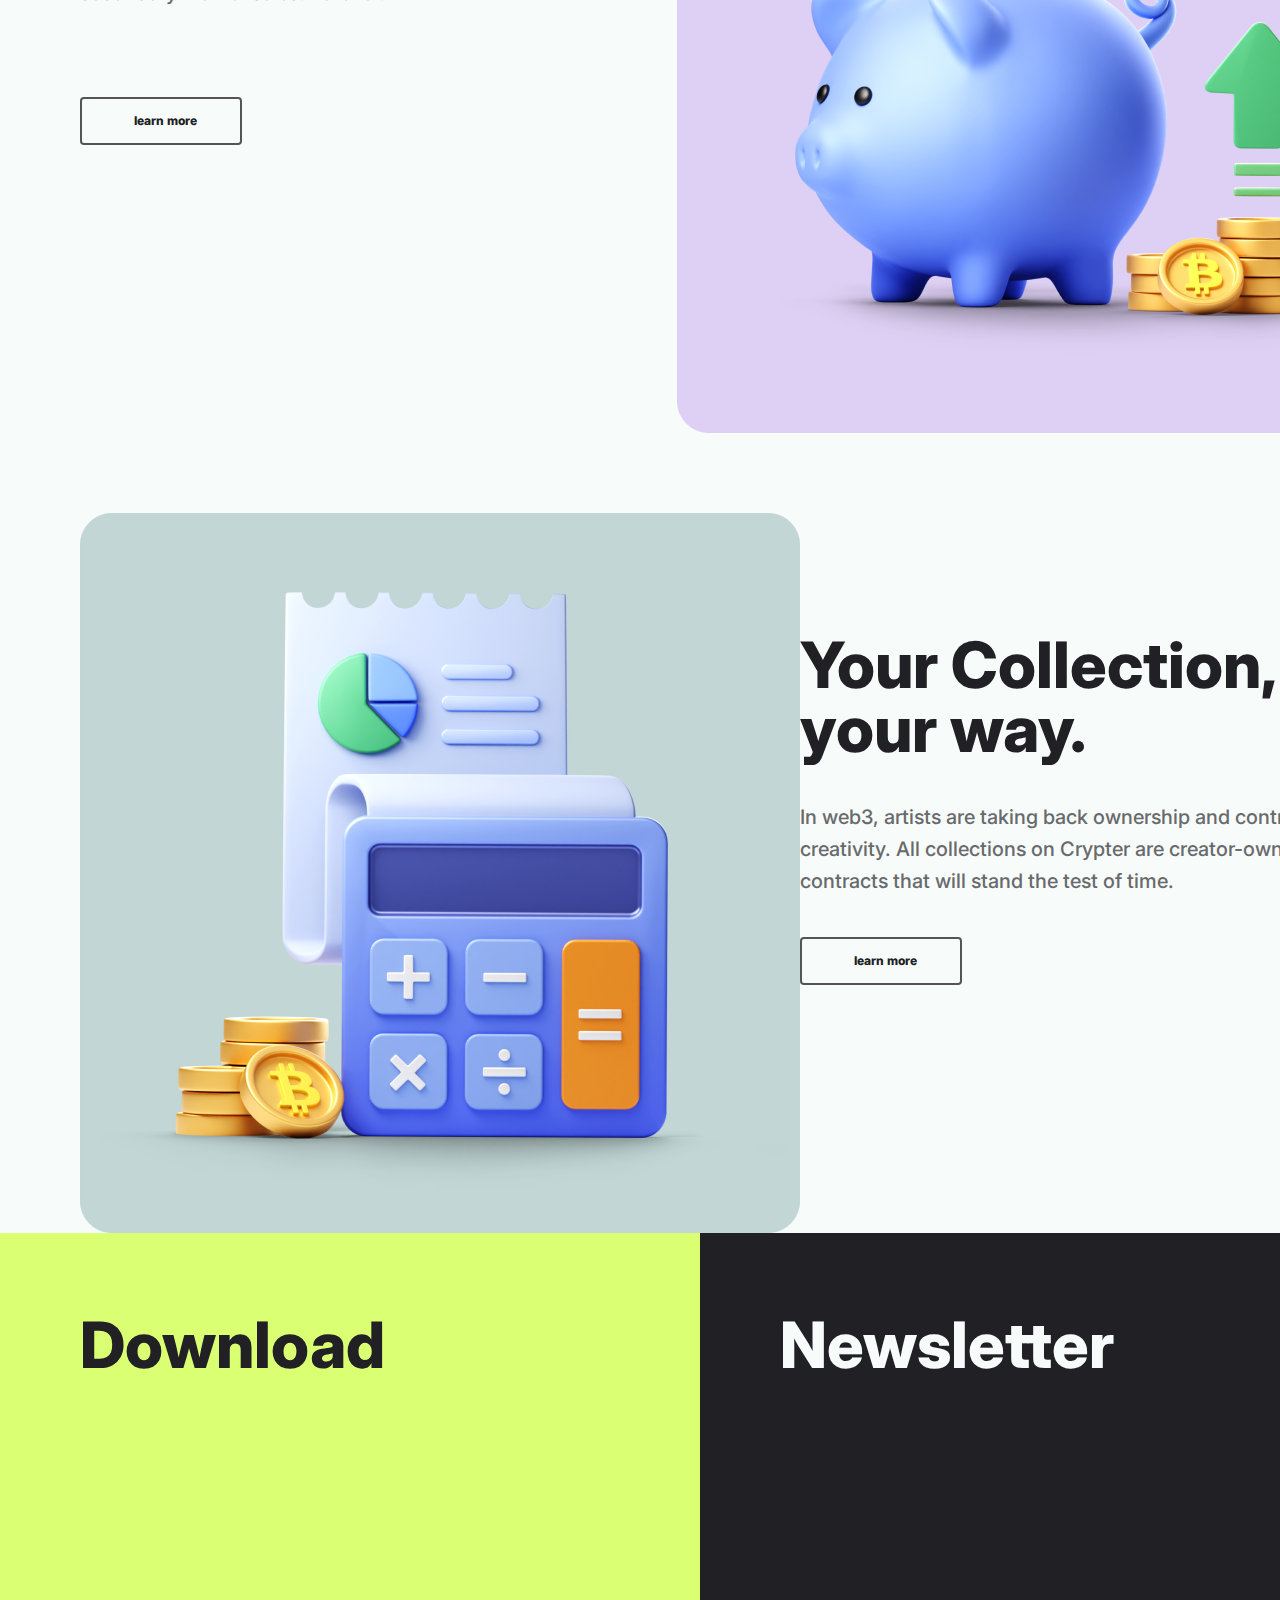
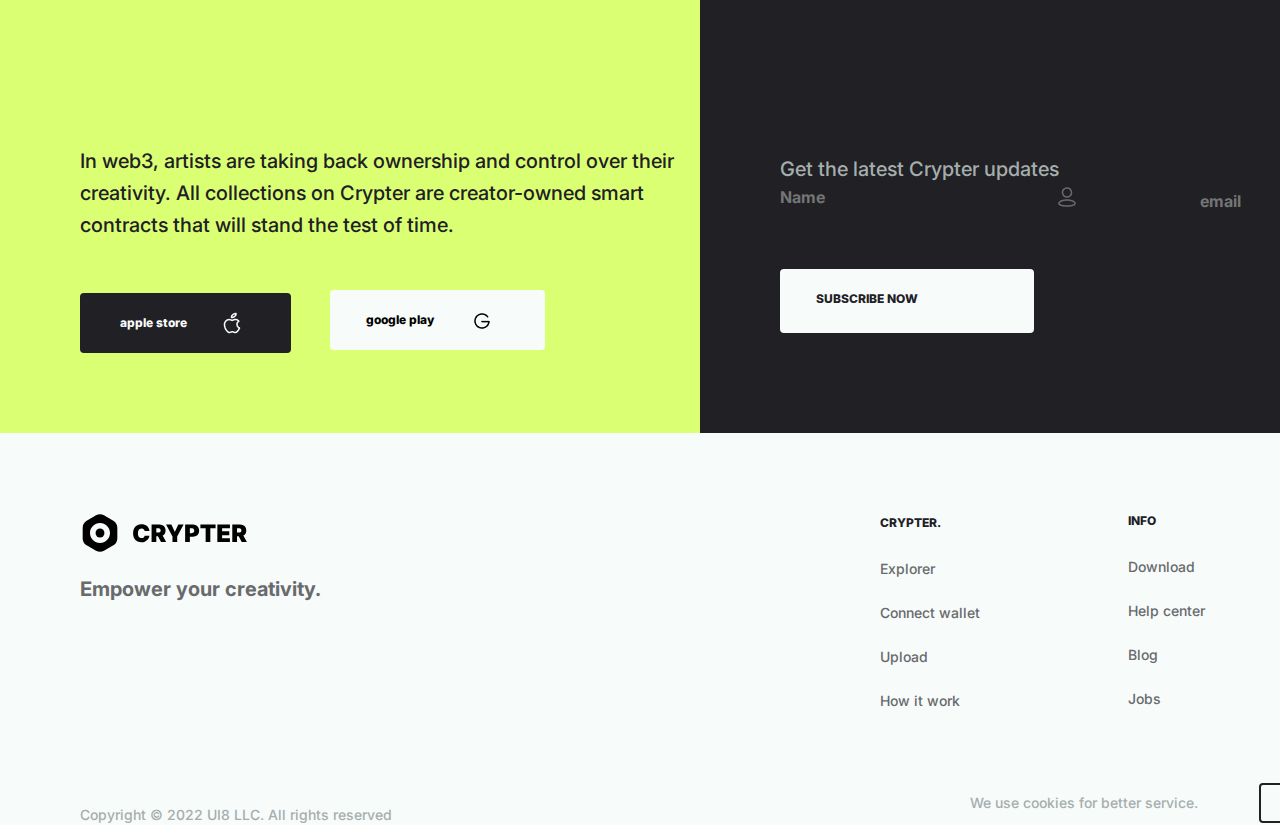
==== commit 7f9a82e8: "commit" ====
--- a/index.html
+++ b/index.html
@@ -10,7 +10,6 @@
     <link rel="preconnect" href="https://fonts.googleapis.com">
     <link rel="preconnect" href="https://fonts.gstatic.com" crossorigin>
     <link href="https://fonts.googleapis.com/css2?family=Inter:wght@400;500;600;700;800&display=swap" rel="stylesheet">
-    <link rel="stylesheet" href="https://cdn.jsdelivr.net/npm/swiper@9/swiper-bundle.min.css" />
 </head>
 <body>
     <header>
@@ -555,11 +554,11 @@
                 <div class="section8-container2-box">
                     <p class="section8-container2-box-text">Get the latest Crypter updates</p>
                     <div class="profile-box">
-                        <p class="section8-container2-box-text2">Name</p>
+                        <input class="section8-container2-box-text2" type="text" name="name" required placeholder="Name">
                         <img class="profile" src="./img/profile.png" alt="profile">
                     </div>
                     <div class="profile-box2">
-                        <p class="section8-container2-box2-text2">Email</p>
+                        <input class="section8-container2-box2-text2" type="email" name="email" required placeholder="email">
                         <img class="mail2" src="./img/mail.png" alt="mail">
                     </div>
                     <div class="section8-container2-btn">
@@ -616,6 +615,5 @@
         </div>
     </footer>
     <script src="./main.js"></script>
-    <script src="https://cdn.jsdelivr.net/npm/swiper@9/swiper-bundle.min.js"></script>
 </body>
 </html>--- a/styles/styles.css
+++ b/styles/styles.css
@@ -2827,7 +2827,7 @@
     color: #A6AEAD;
 }
 .section8-container2-box-text2 {
-    width: 45px;
+    width: 275px;
     height: 24px;
     font-family: 'Inter';
     font-style: normal;
@@ -2843,14 +2843,13 @@
 .profile {
     width: 24px;
     height: 24px;
-    margin-left: 241px;
 }
 .profile-box2 {
     display: flex;
     flex-direction: row;
 }
 .section8-container2-box2-text2 {
-    width: 42px;
+    width: 195px;
     height: 24px;
     margin-left: 420px;
     margin-top: -20px;
@@ -2862,7 +2861,6 @@
     color: #E1E2E2;
 }
 .mail2 {
-    margin-left: 200px;
     margin-top: -20px;
 }
 .section8-container2-btn{
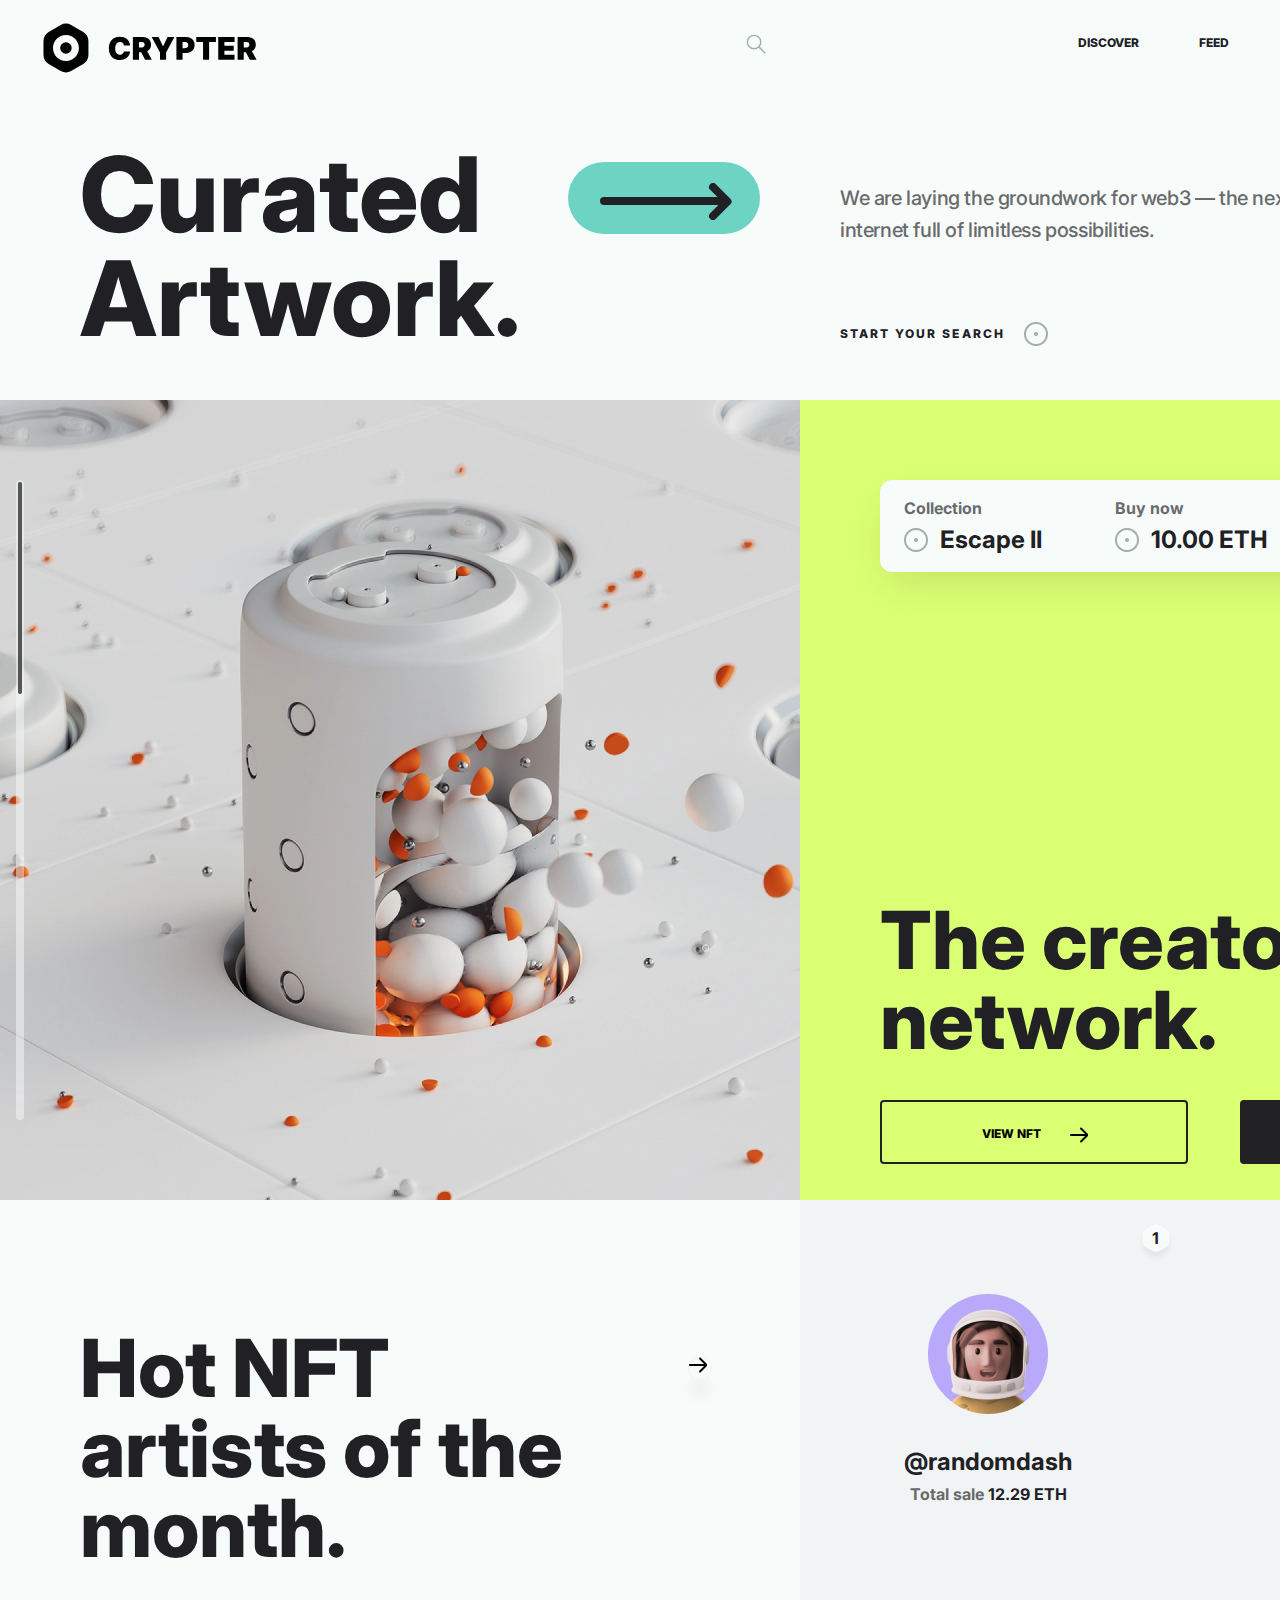
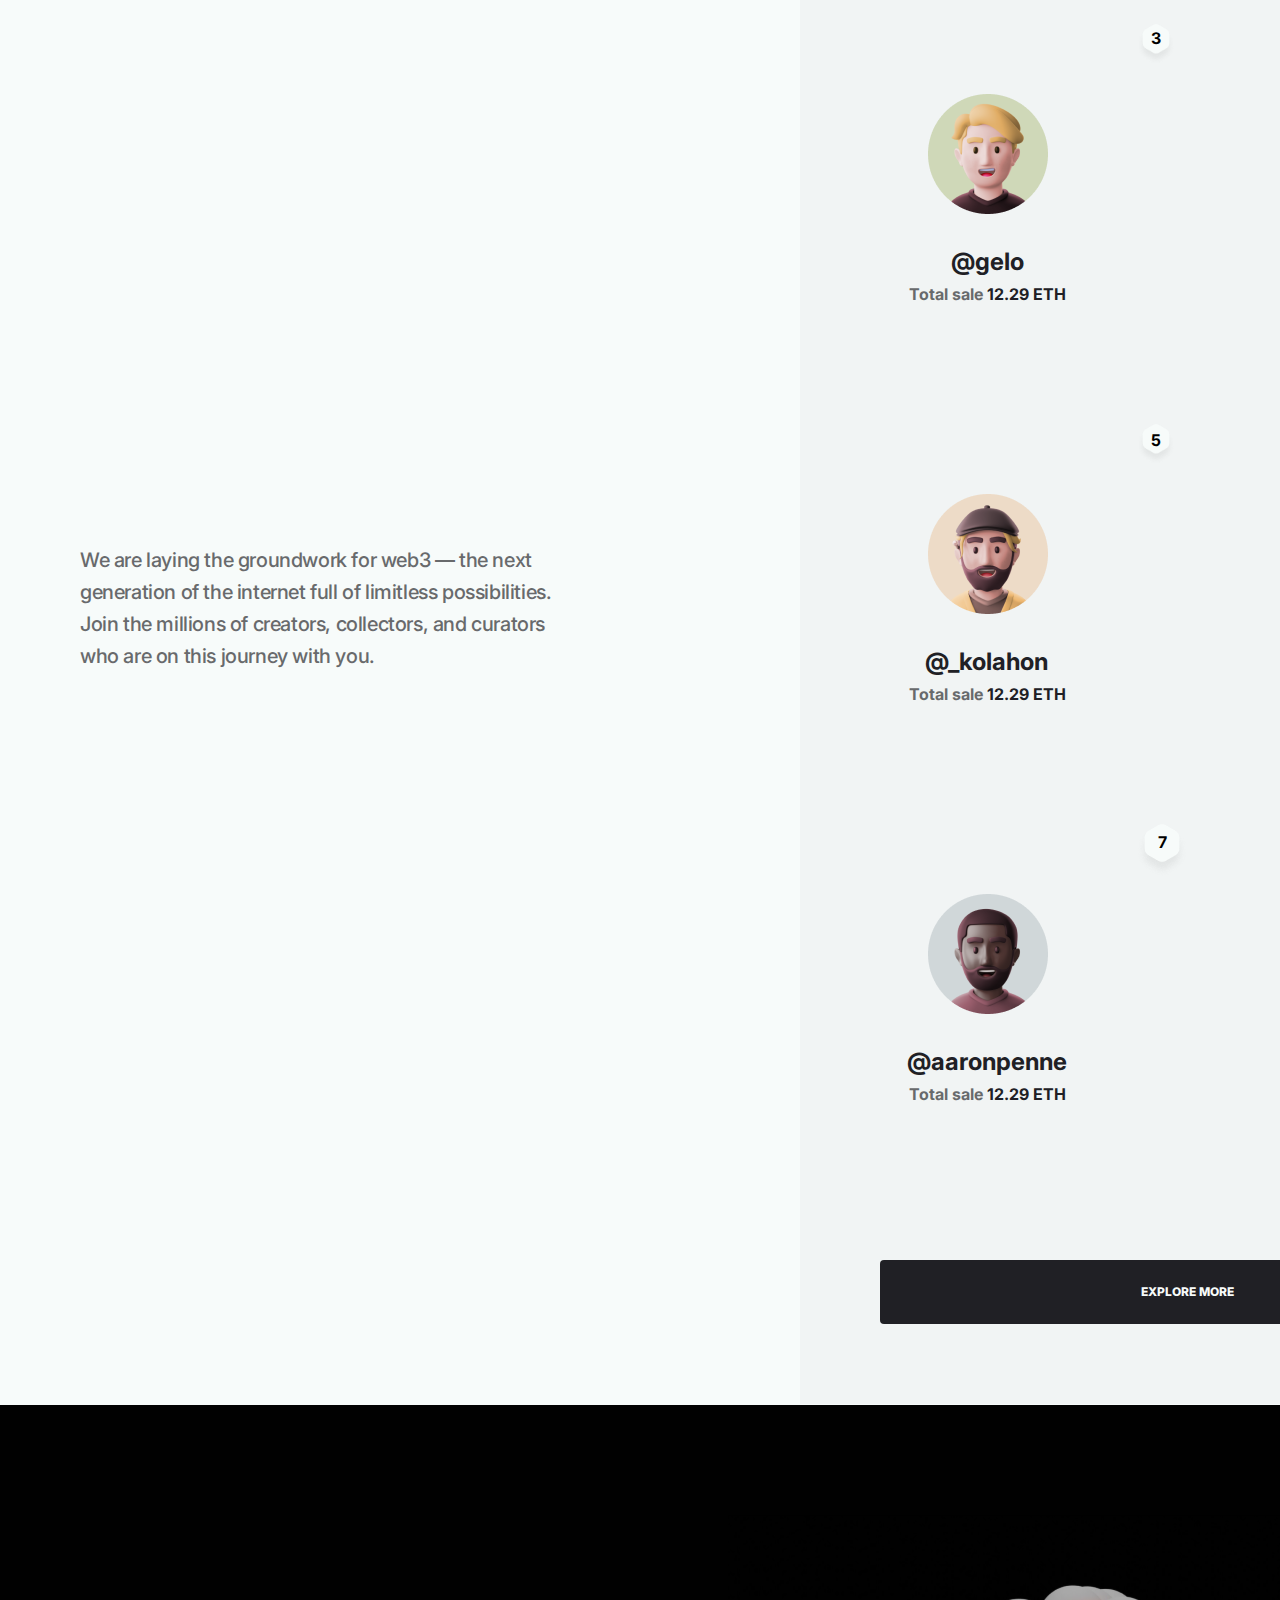
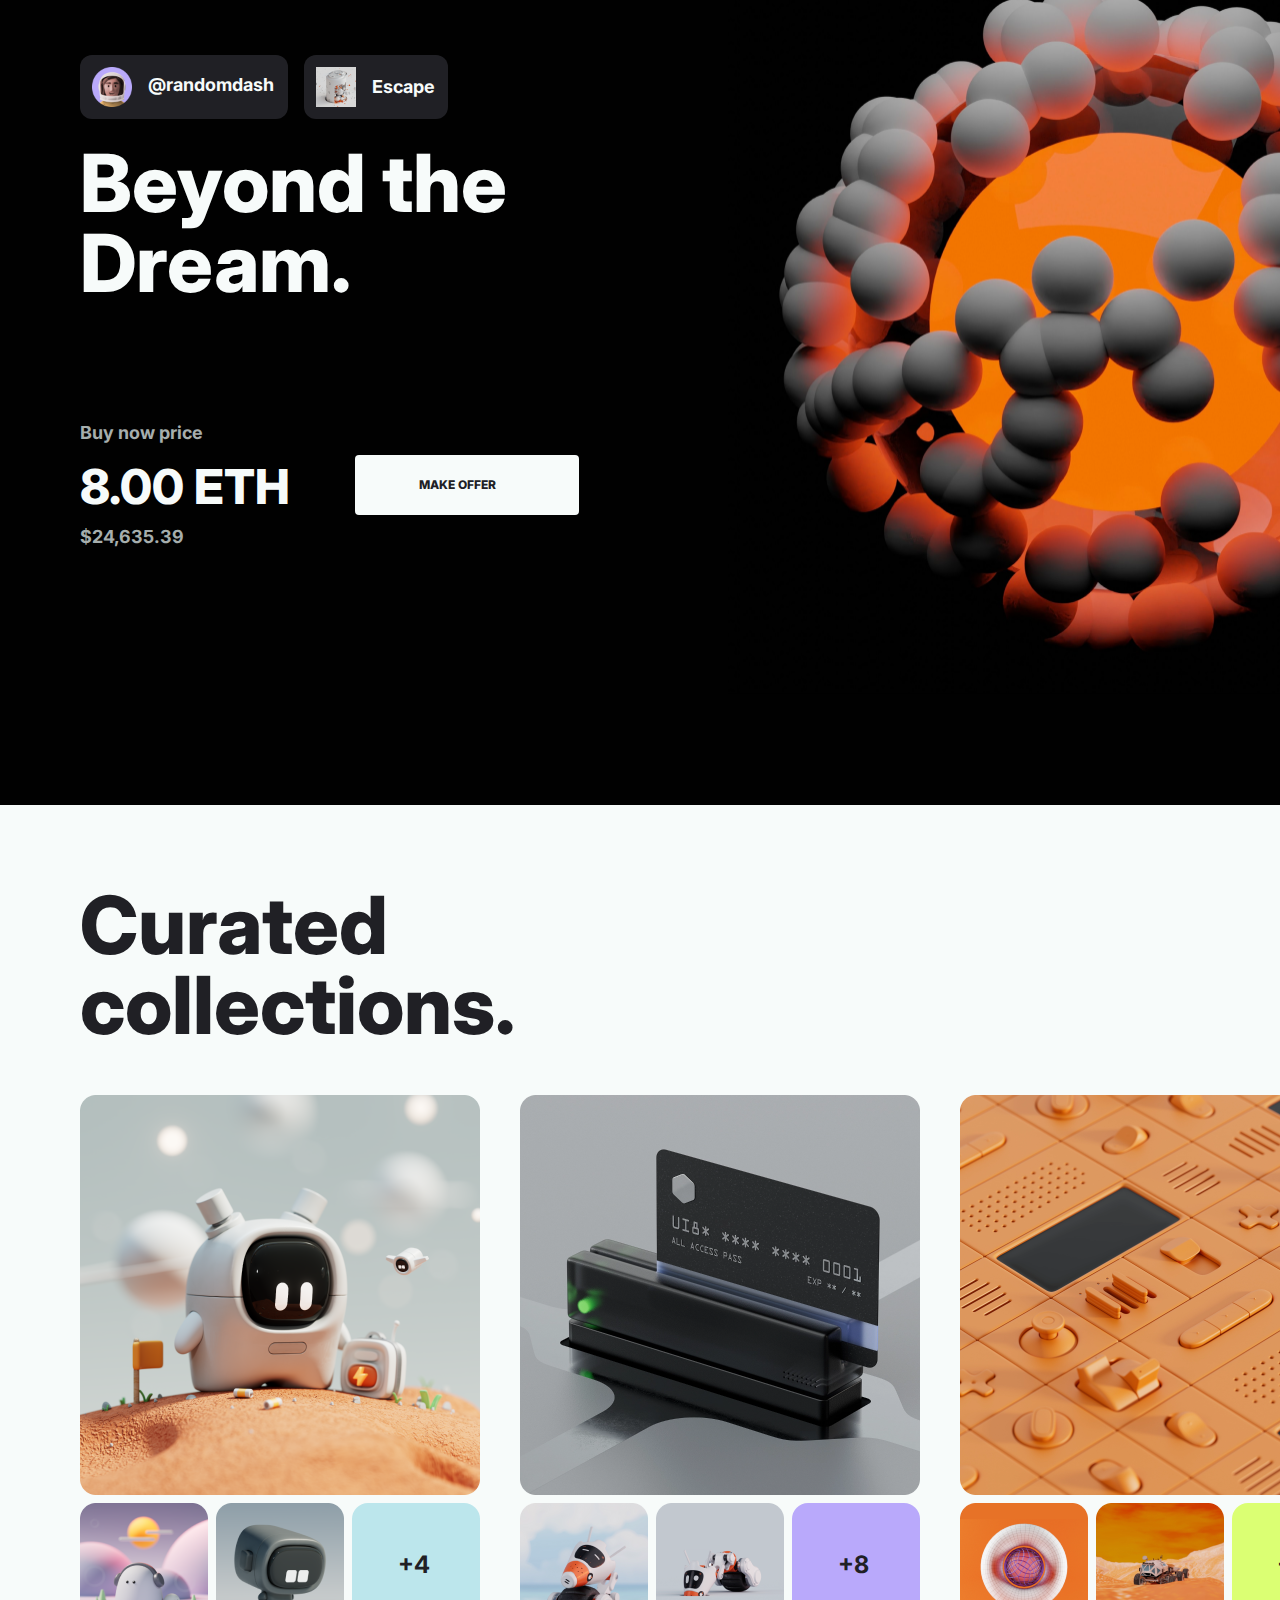
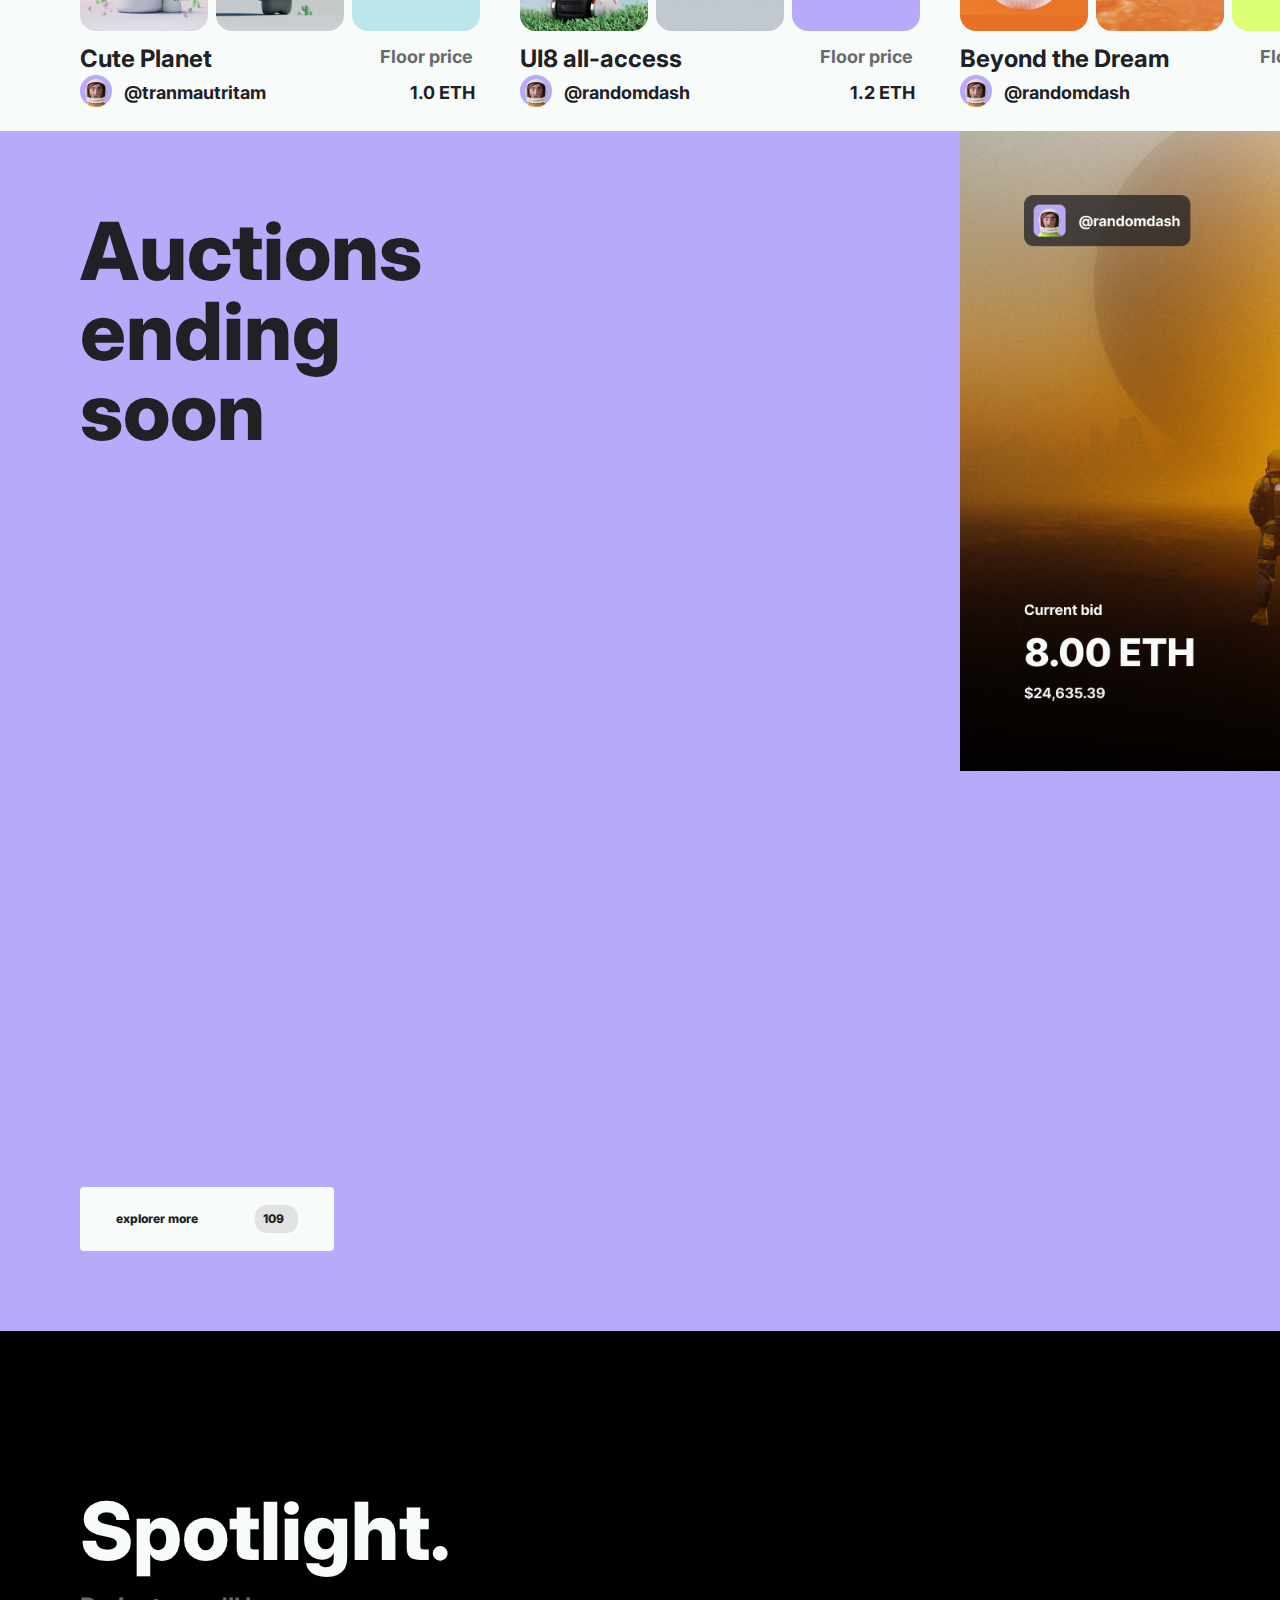
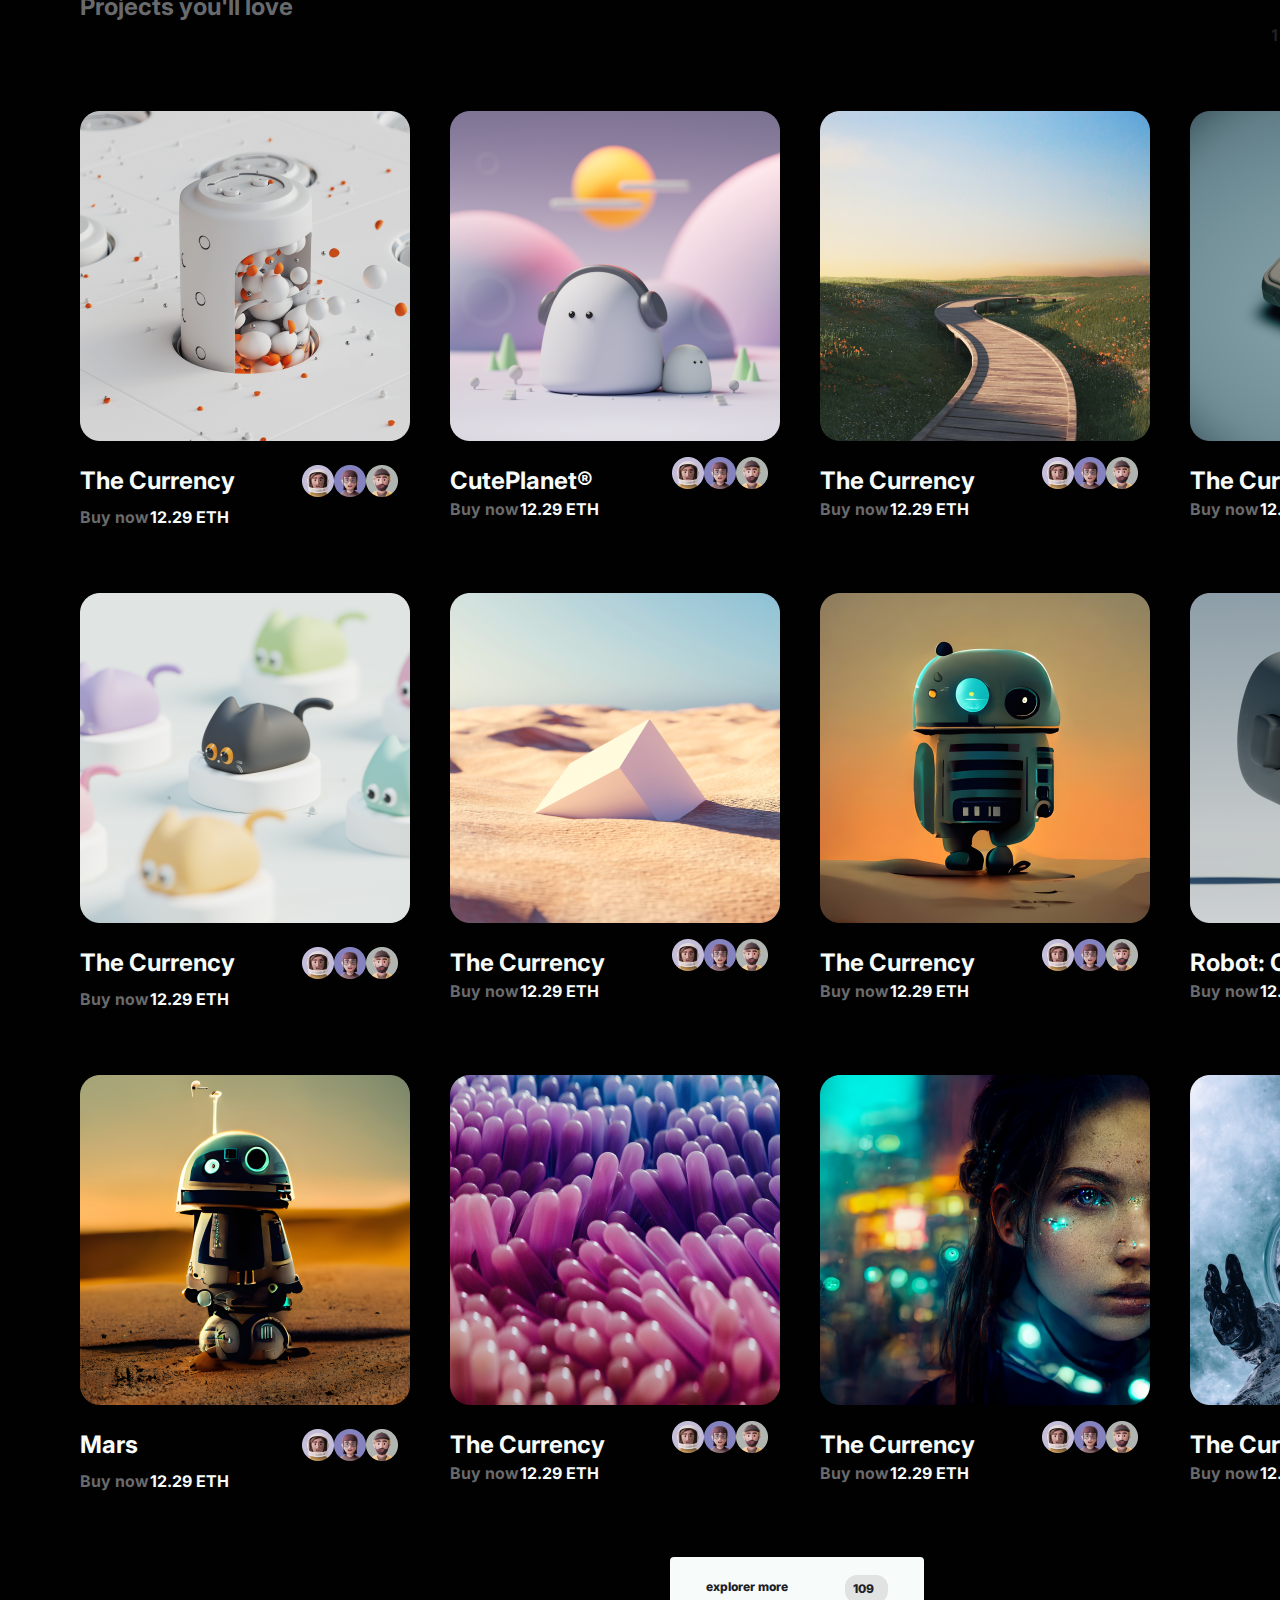
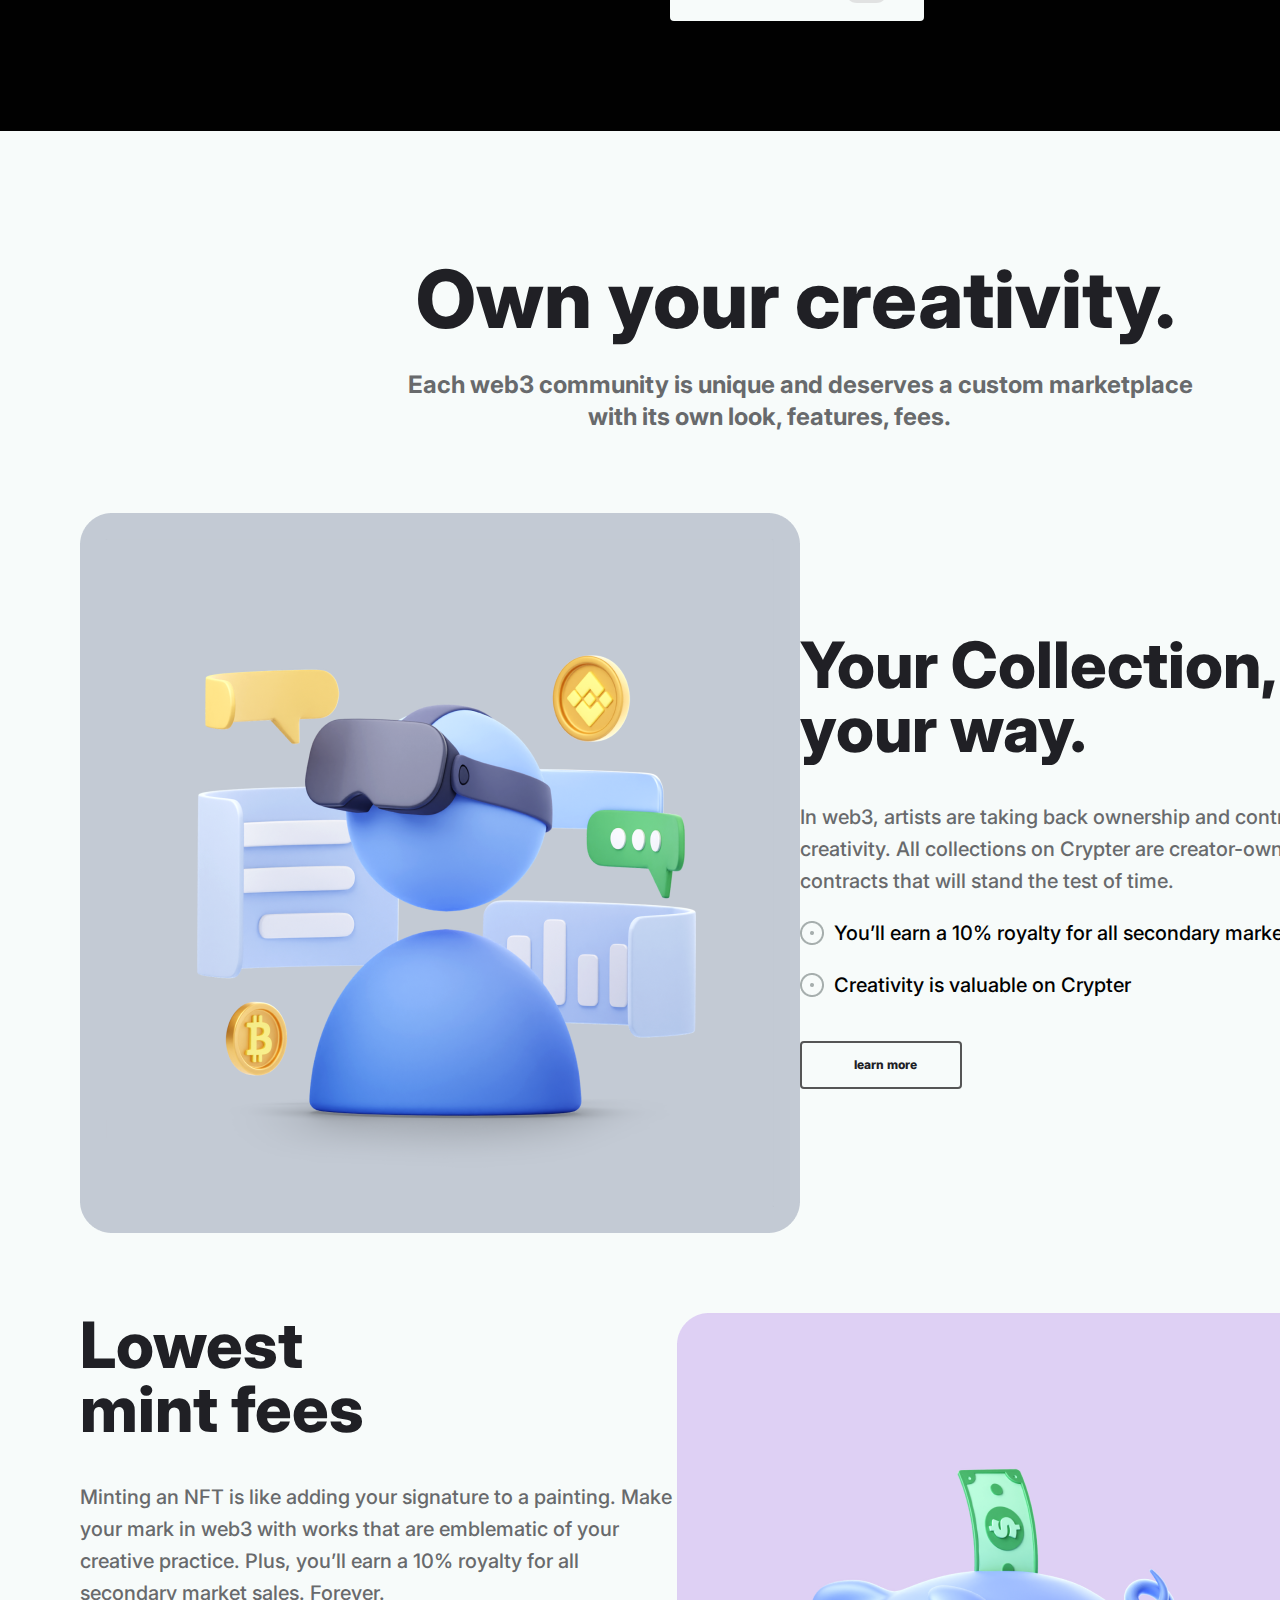
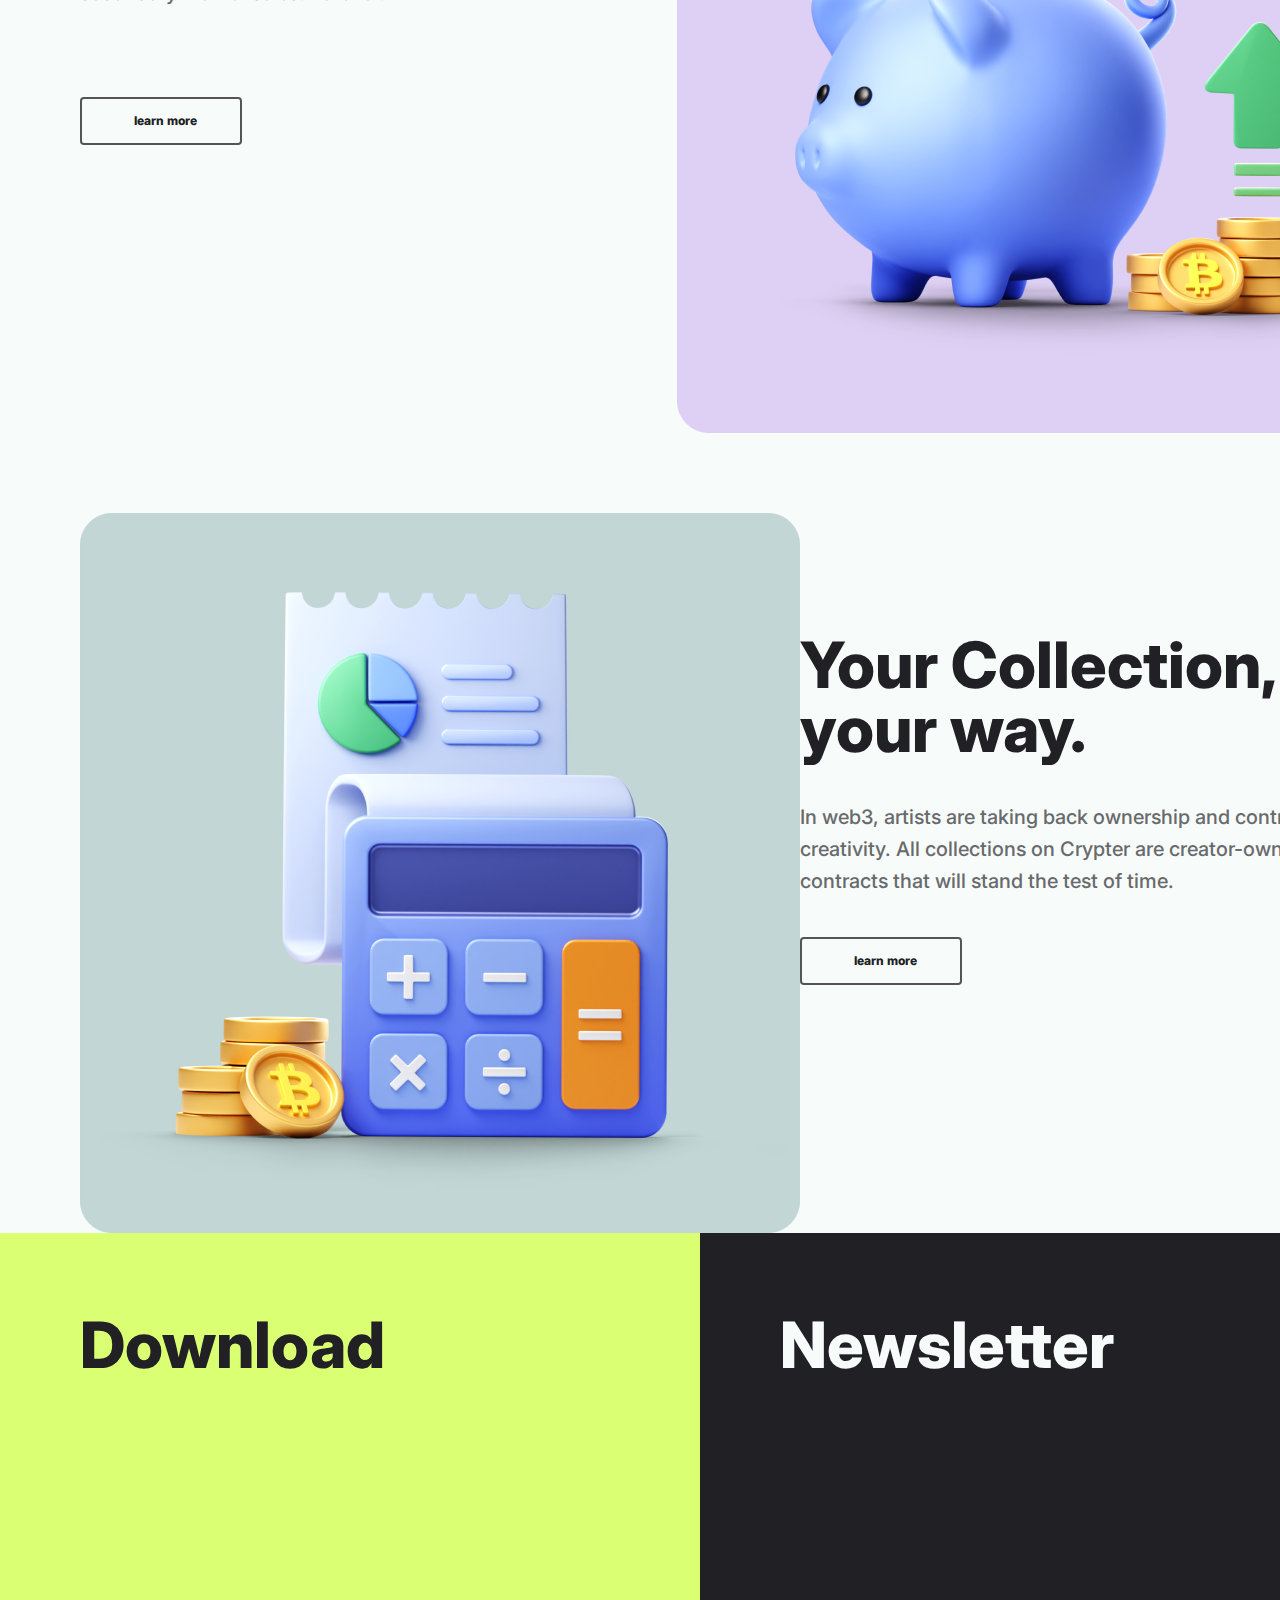
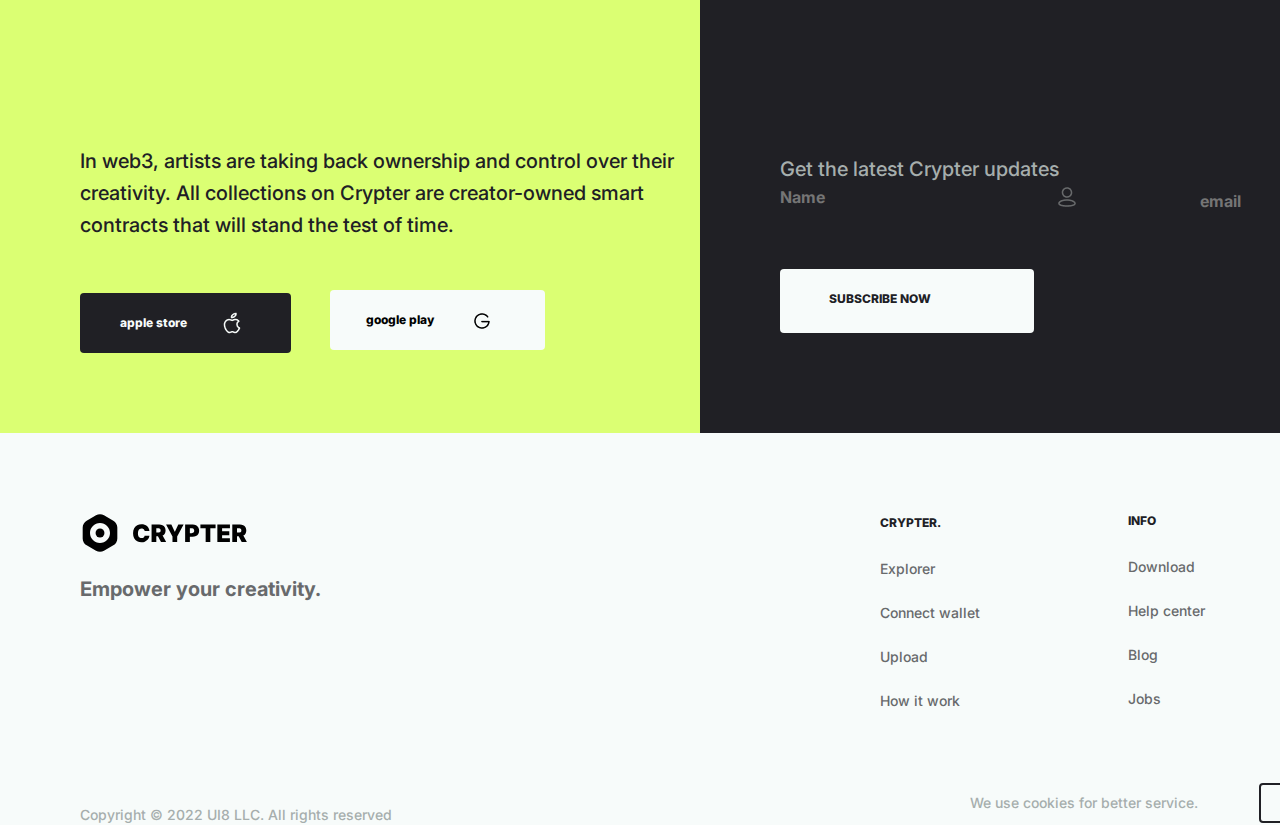
==== commit babe66e5: "commit" ====
--- a/index.html
+++ b/index.html
@@ -551,7 +551,7 @@
             </div>
             <div class="section8-container2">
                 <h2 class="section8-container2-title">Newsletter</h2>
-                <div class="section8-container2-box">
+                <form class="section8-container2-box" id="subscription_form">
                     <p class="section8-container2-box-text">Get the latest Crypter updates</p>
                     <div class="profile-box">
                         <input class="section8-container2-box-text2" type="text" name="name" required placeholder="Name">
@@ -562,9 +562,9 @@
                         <img class="mail2" src="./img/mail.png" alt="mail">
                     </div>
                     <div class="section8-container2-btn">
-                        <a class="section8-container2-btn-text" href="">SUBSCRIBE NOW</a>
-                    </div>
-                </div>
+                        <button class="section8-container2-btn-text" type="submit">SUBSCRIBE NOW</button>
+                    </div>
+                </form>
             </div>
         </section>
     </main>
@@ -614,6 +614,7 @@
             </div>
         </div>
     </footer>
+    <script src="https://ajax.googleapis.com/ajax/libs/jquery/3.4.1/jquery.min.js"></script>
     <script src="./main.js"></script>
 </body>
 </html>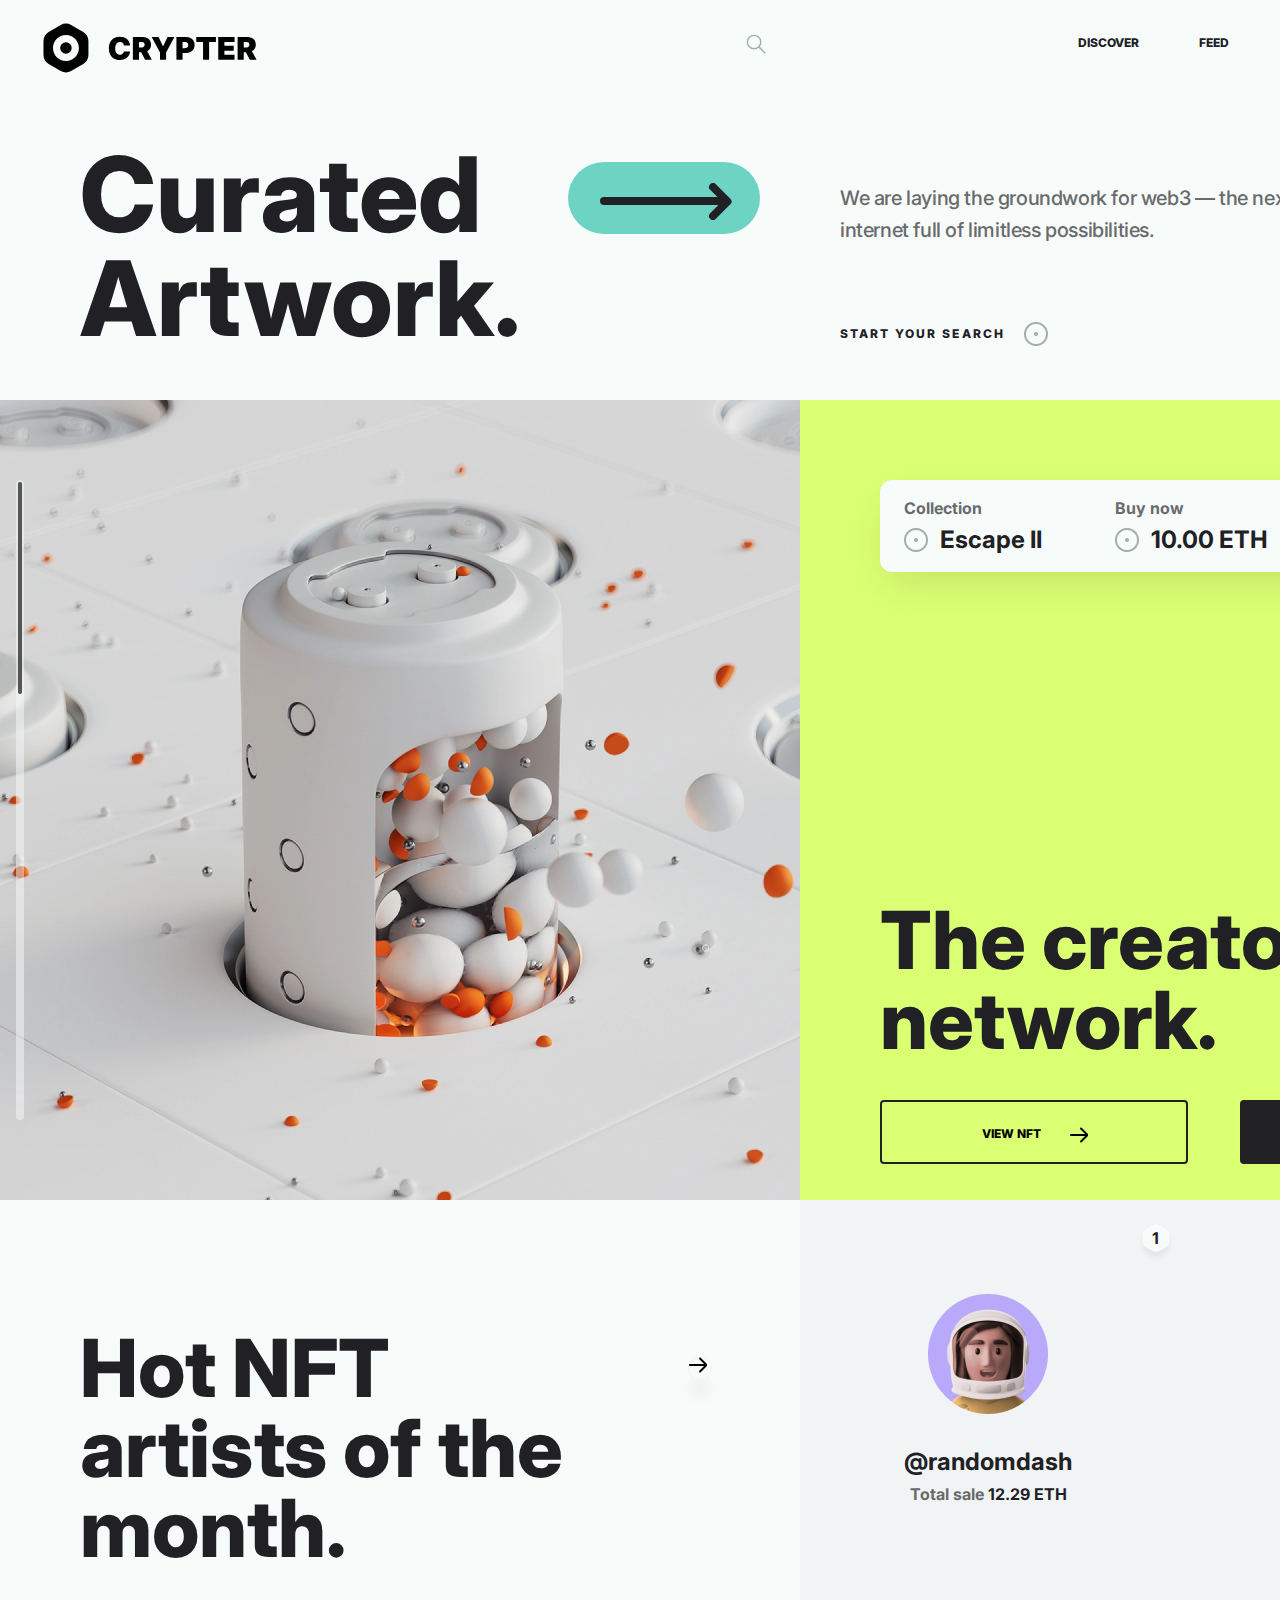
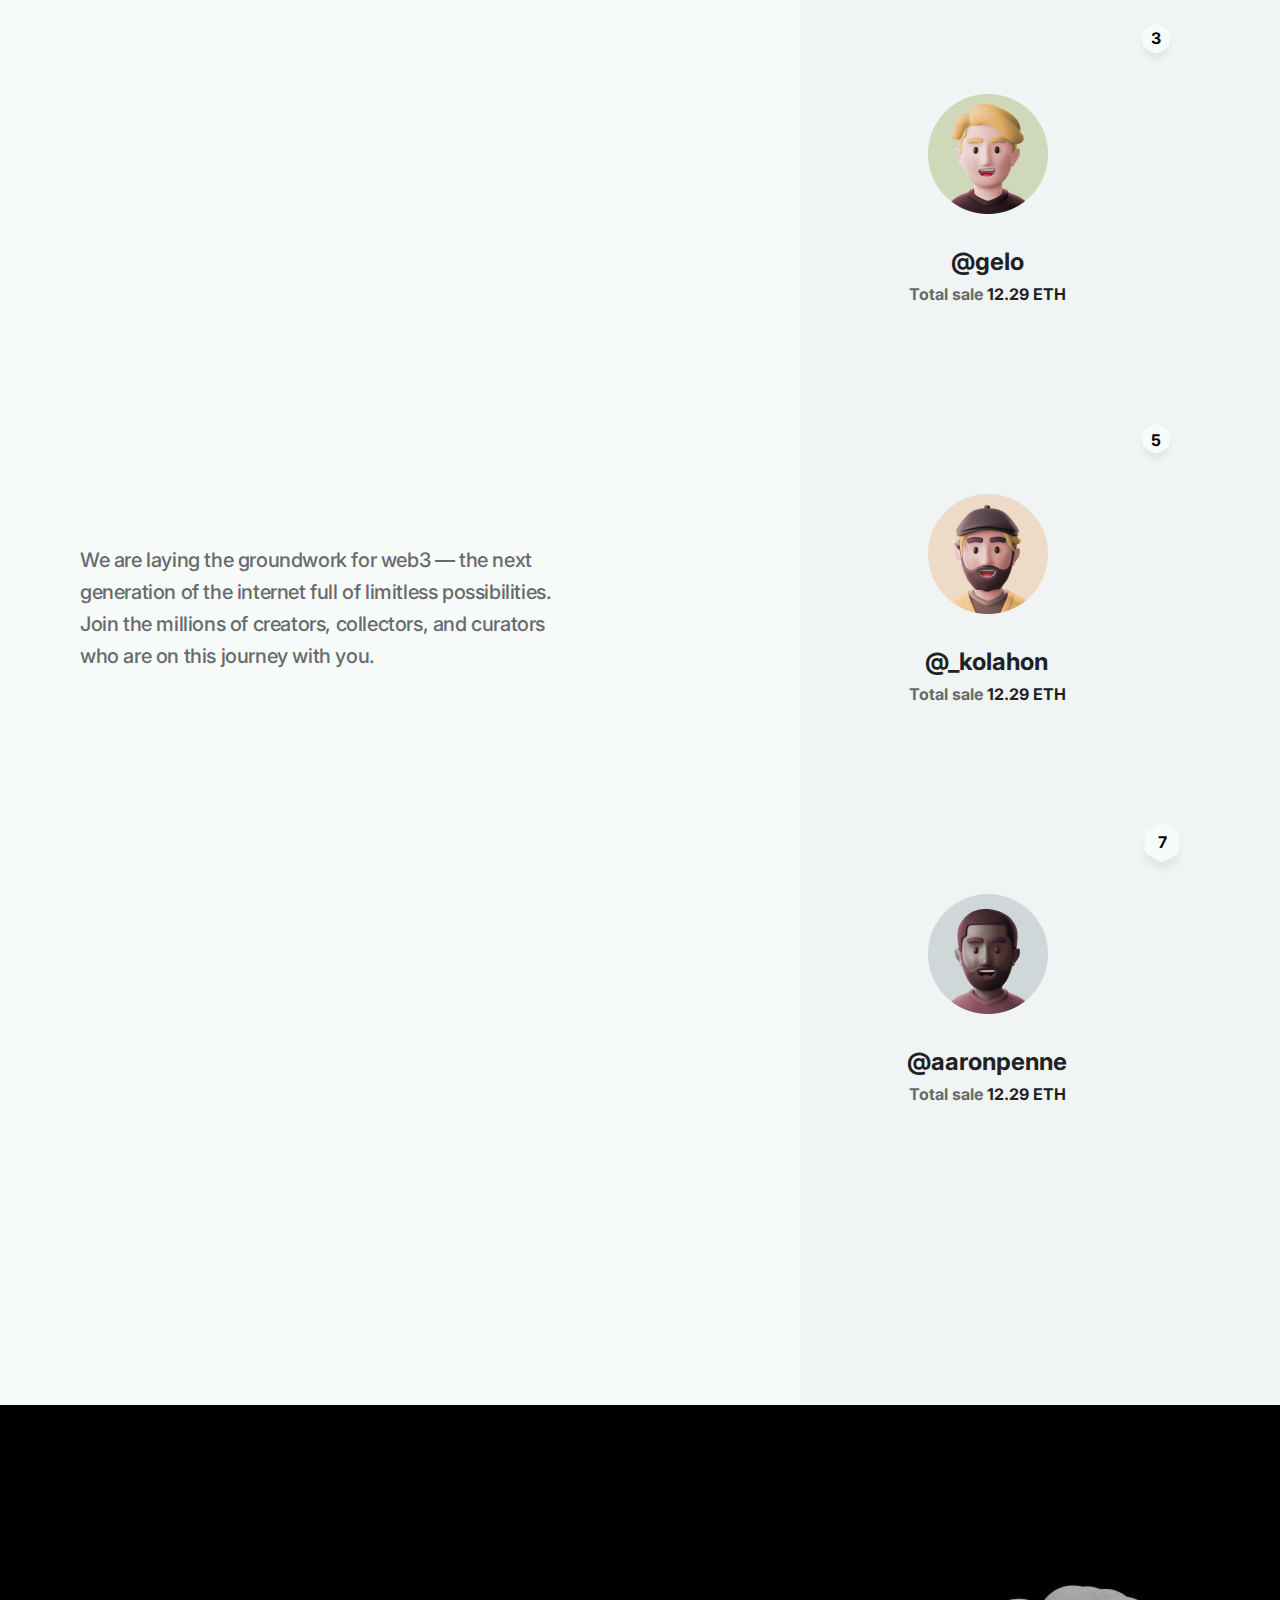
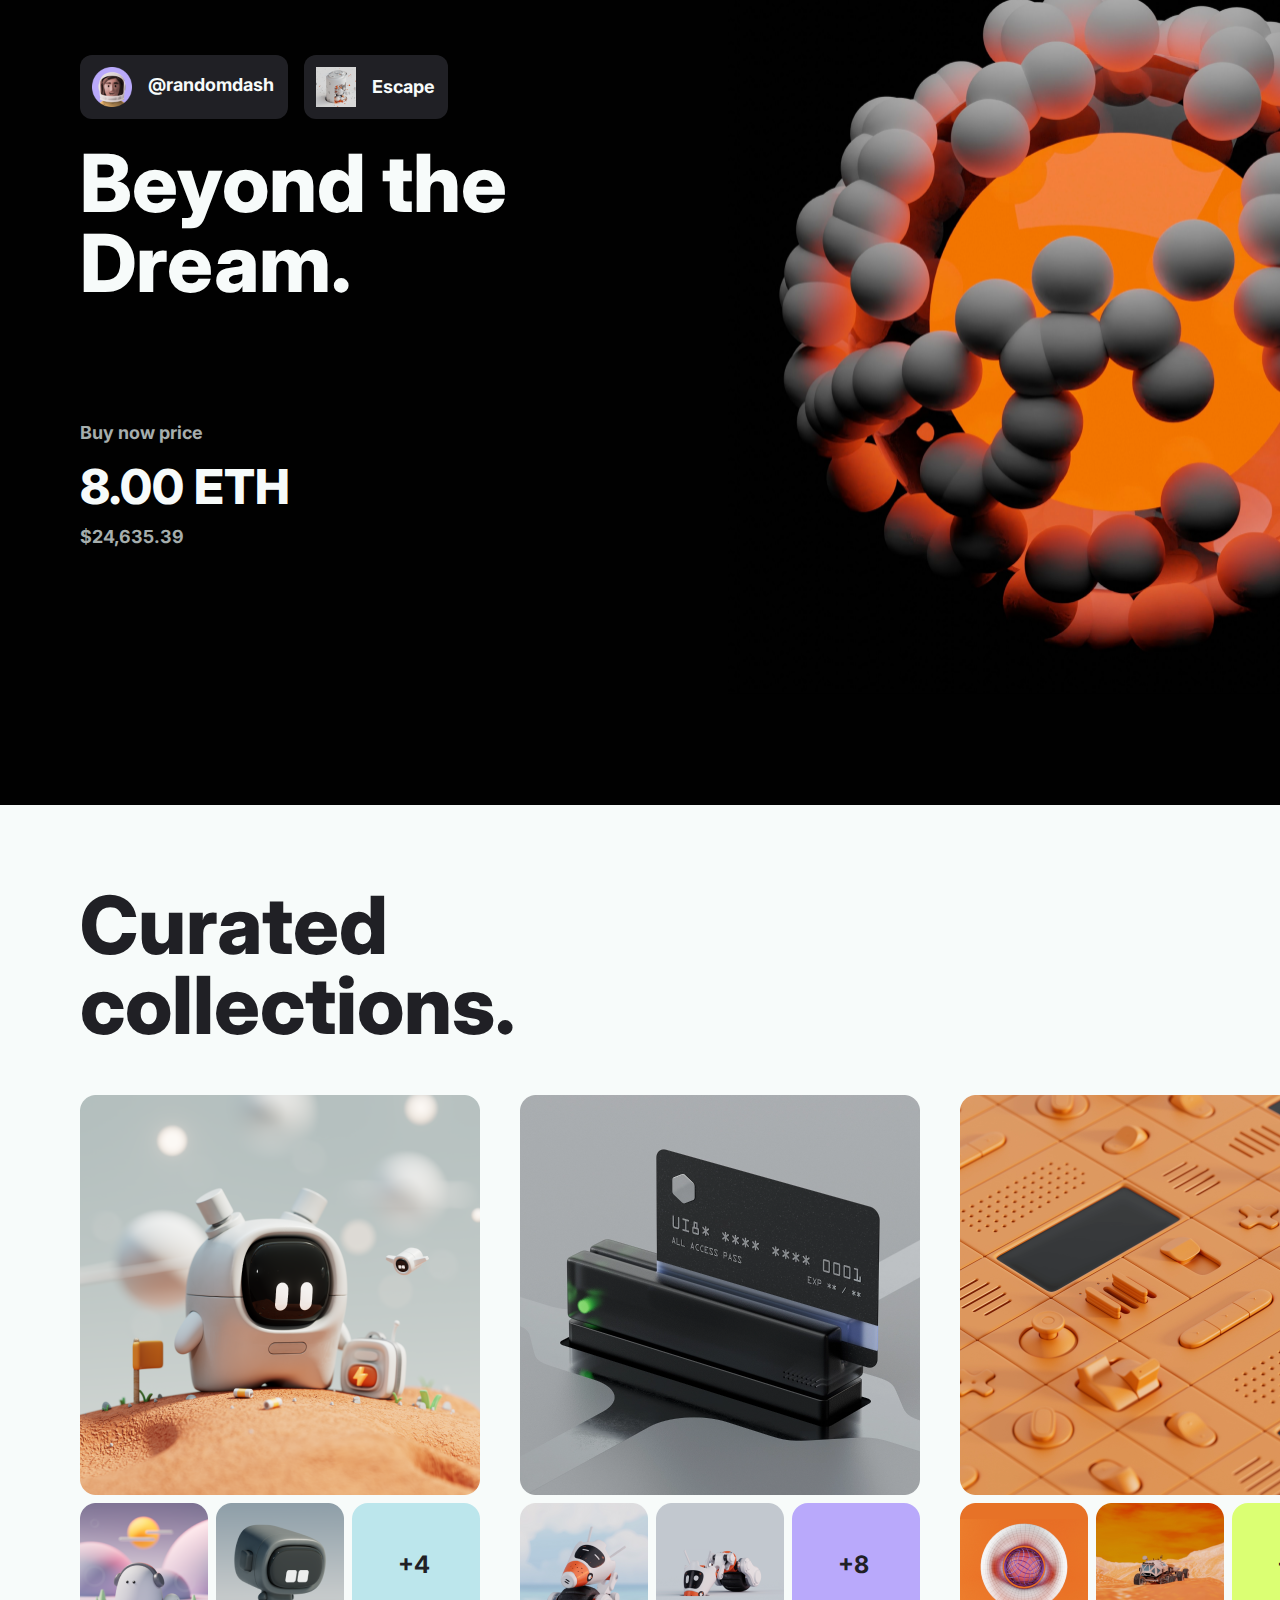
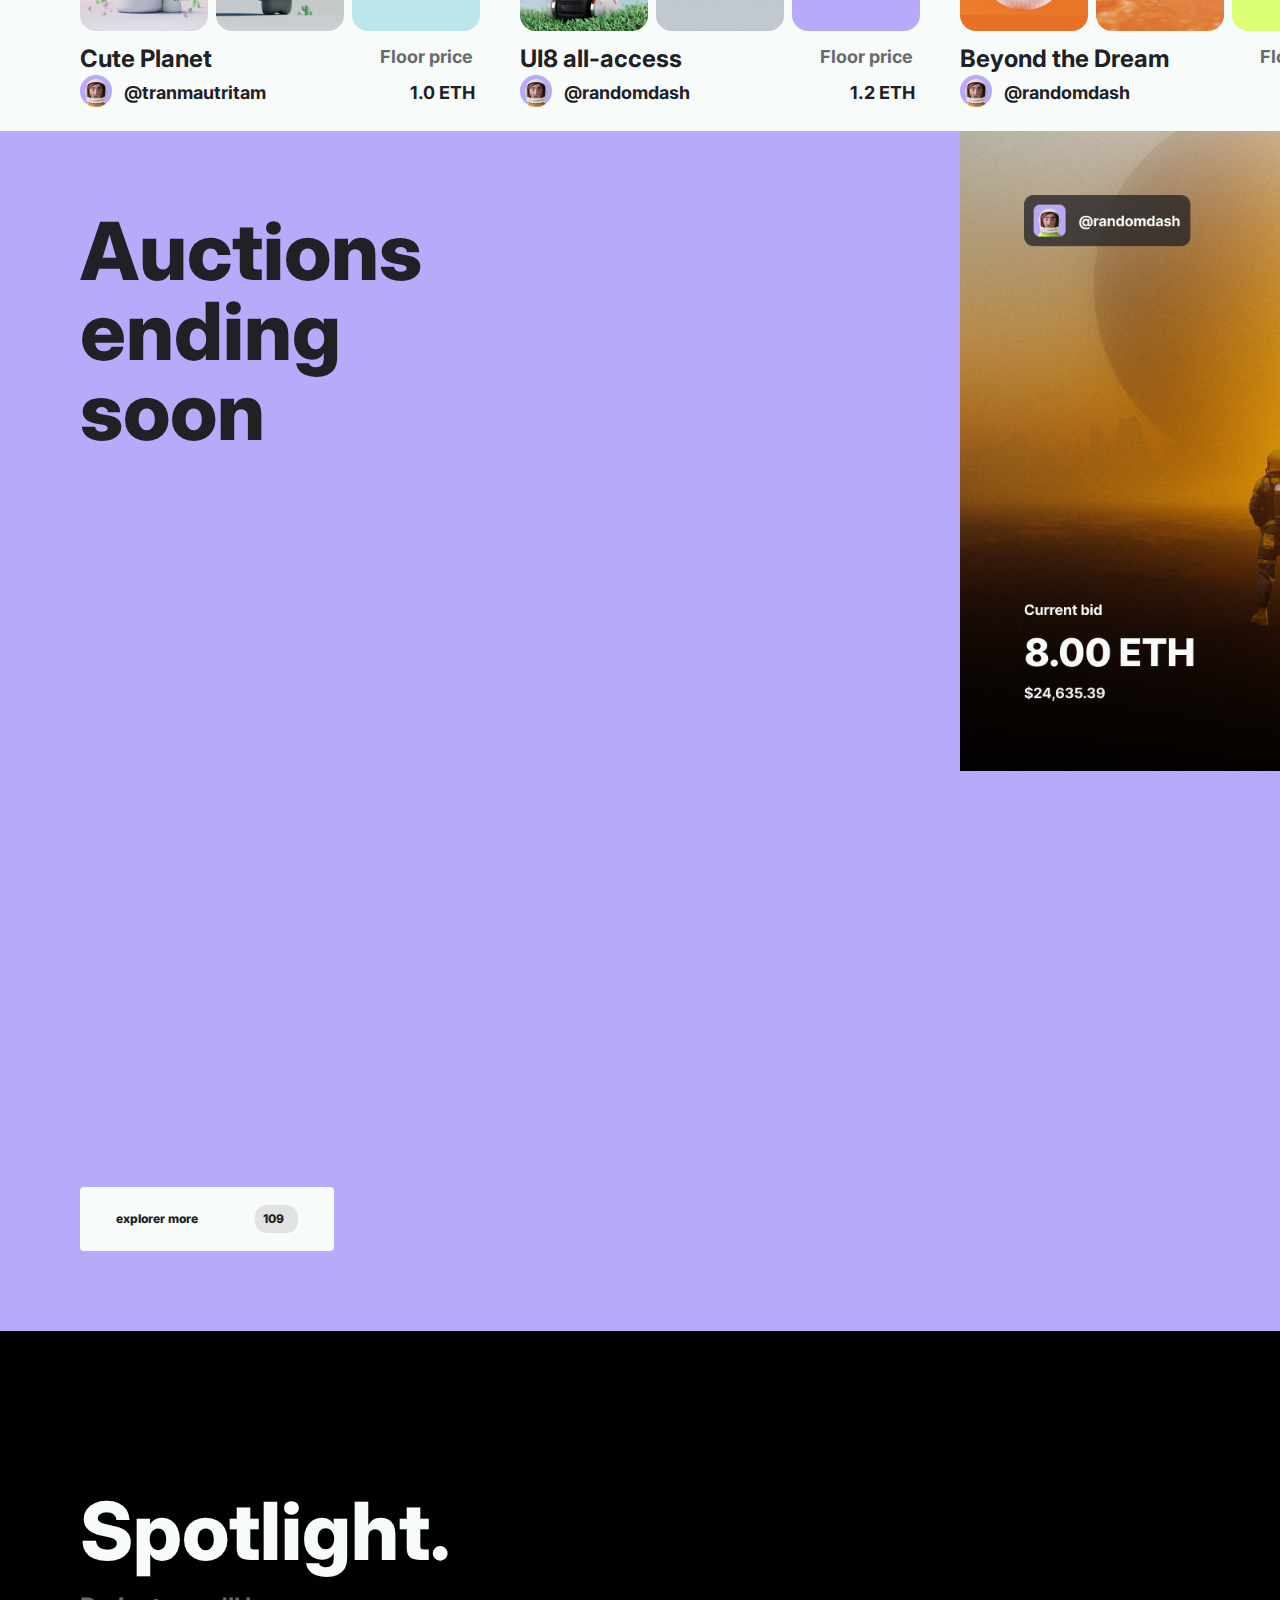
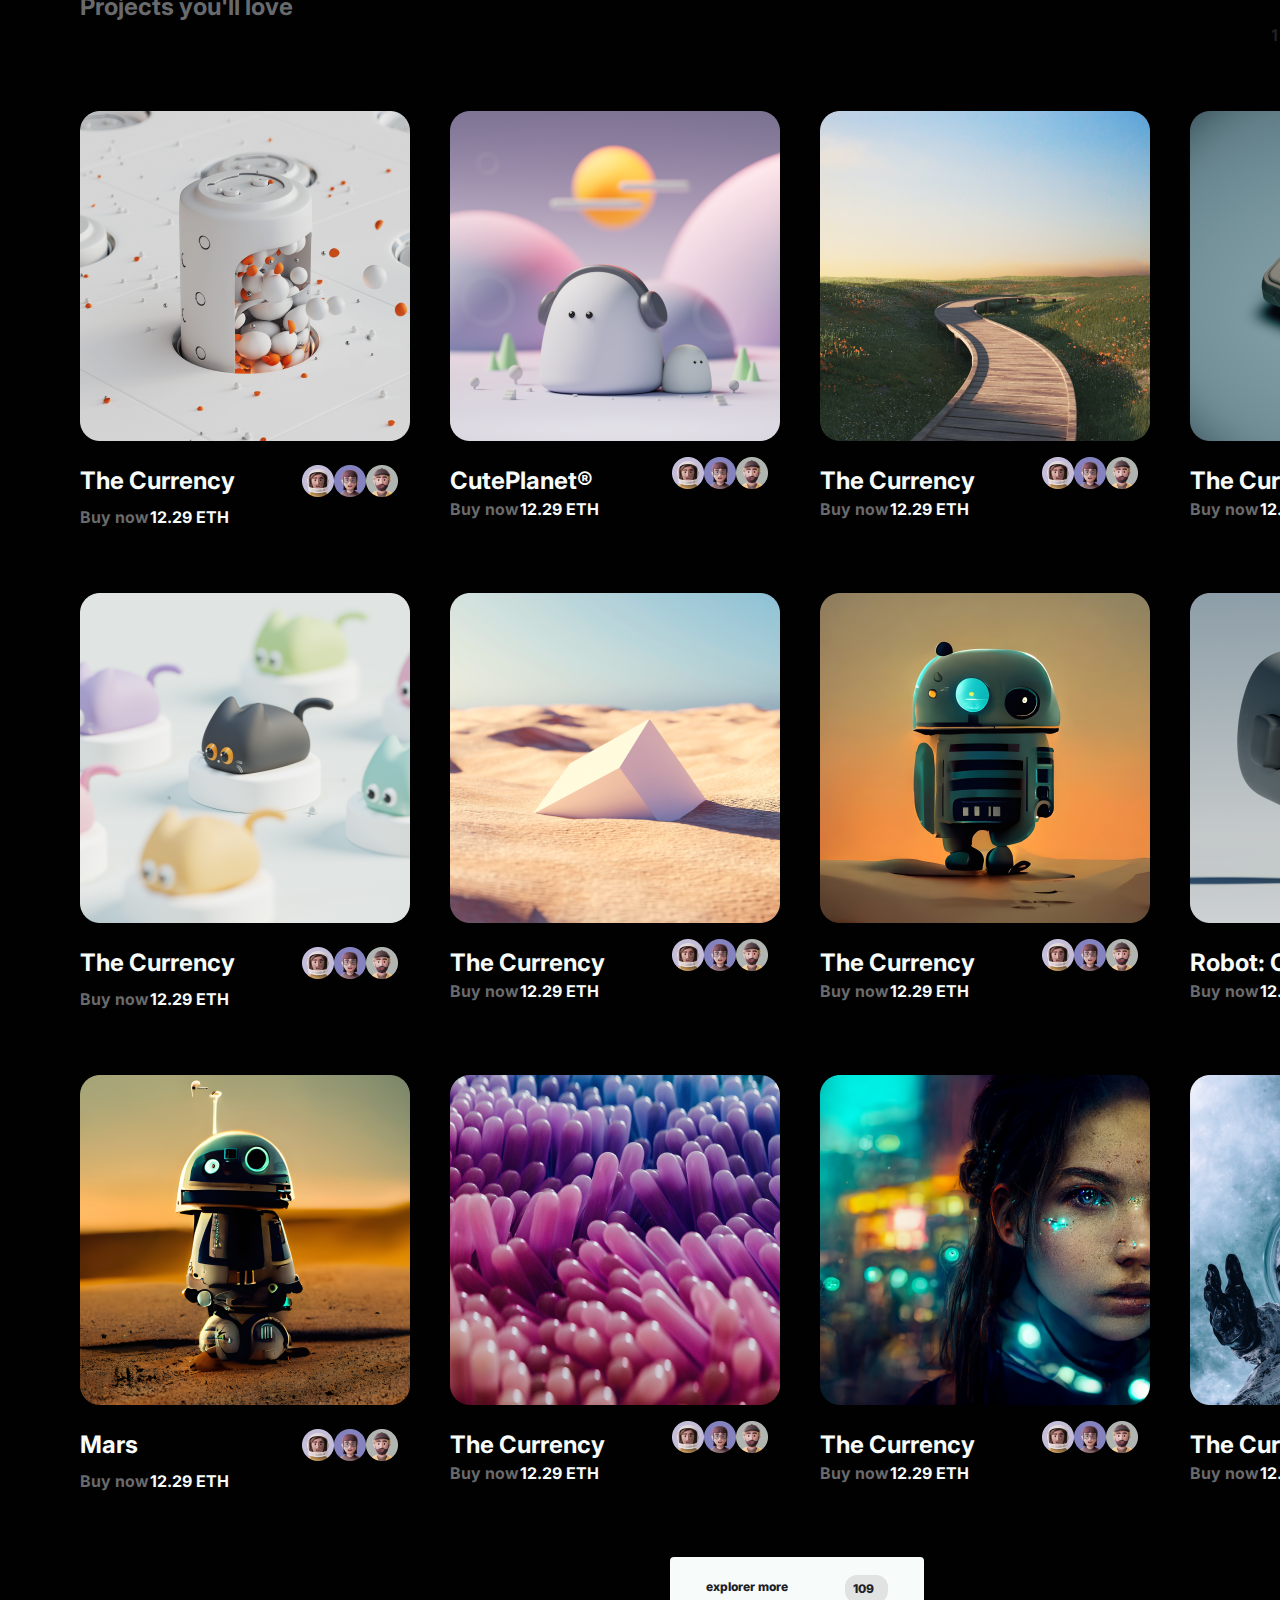
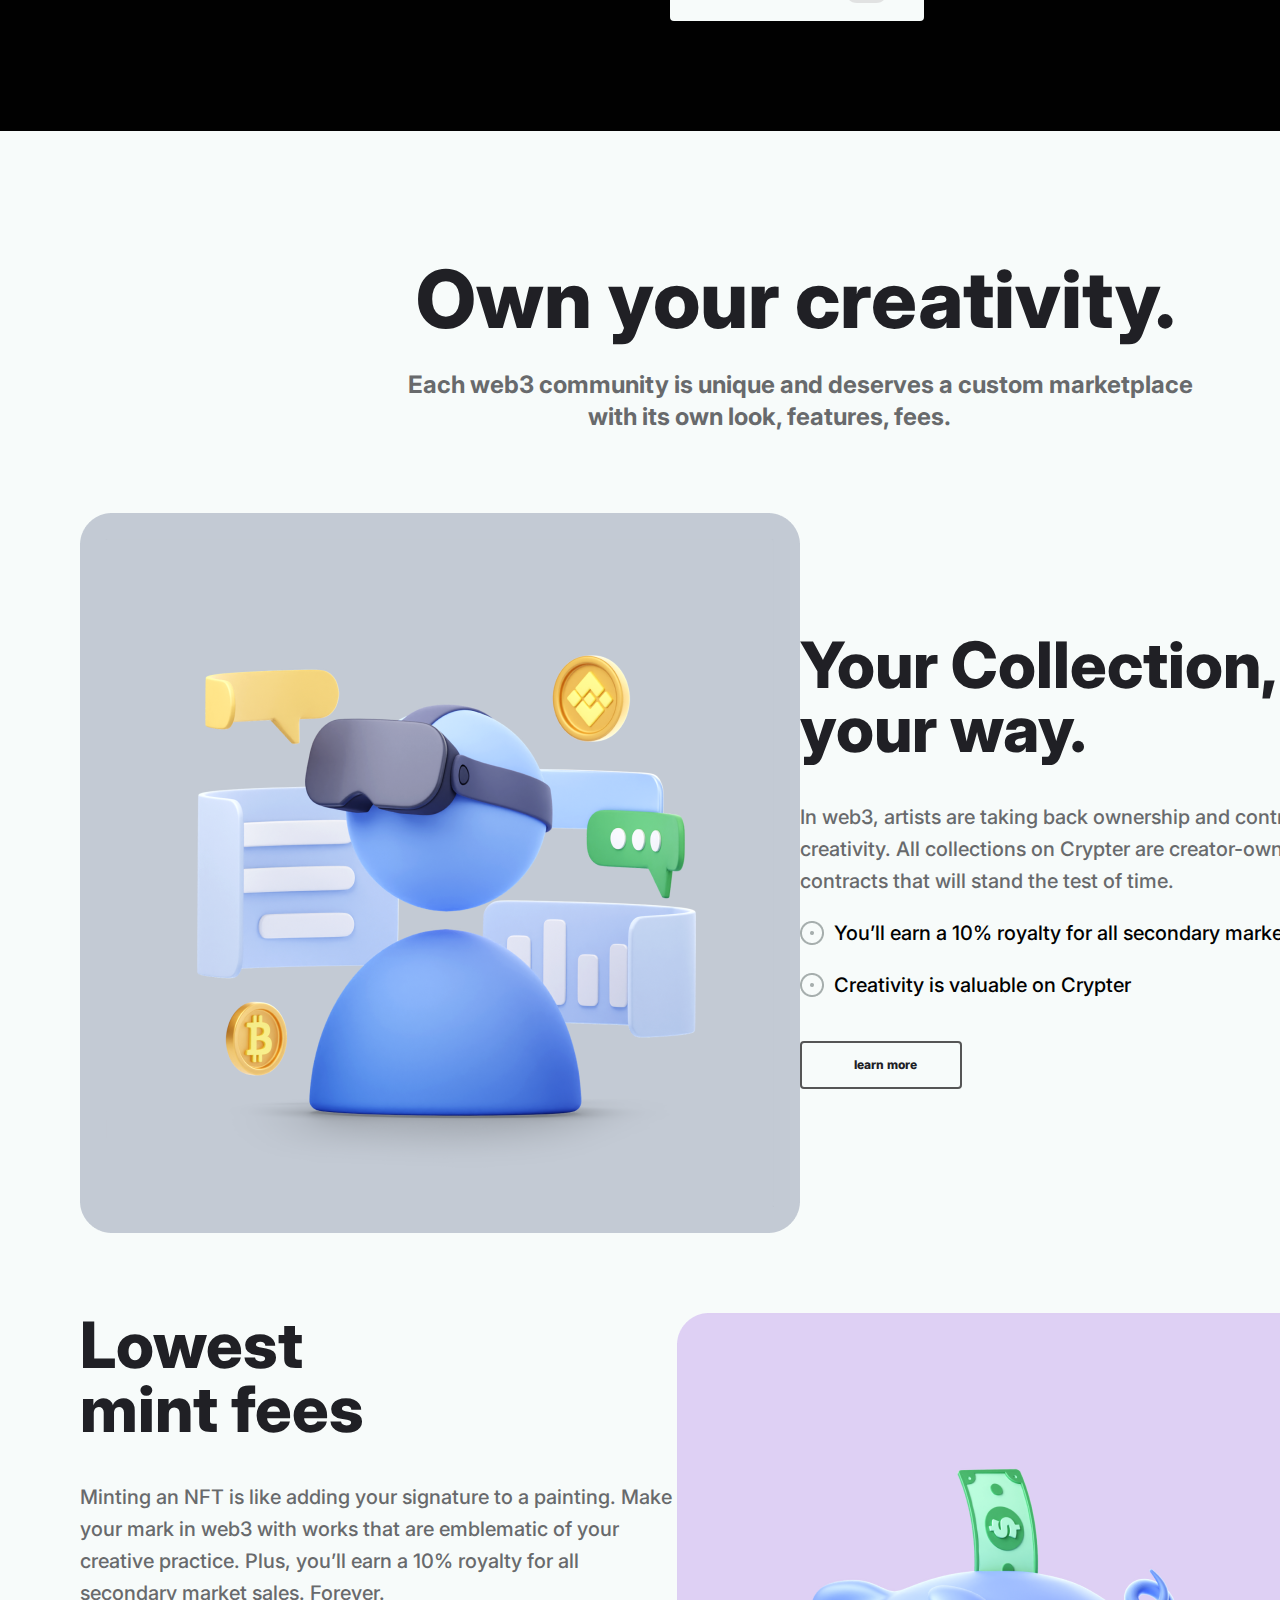
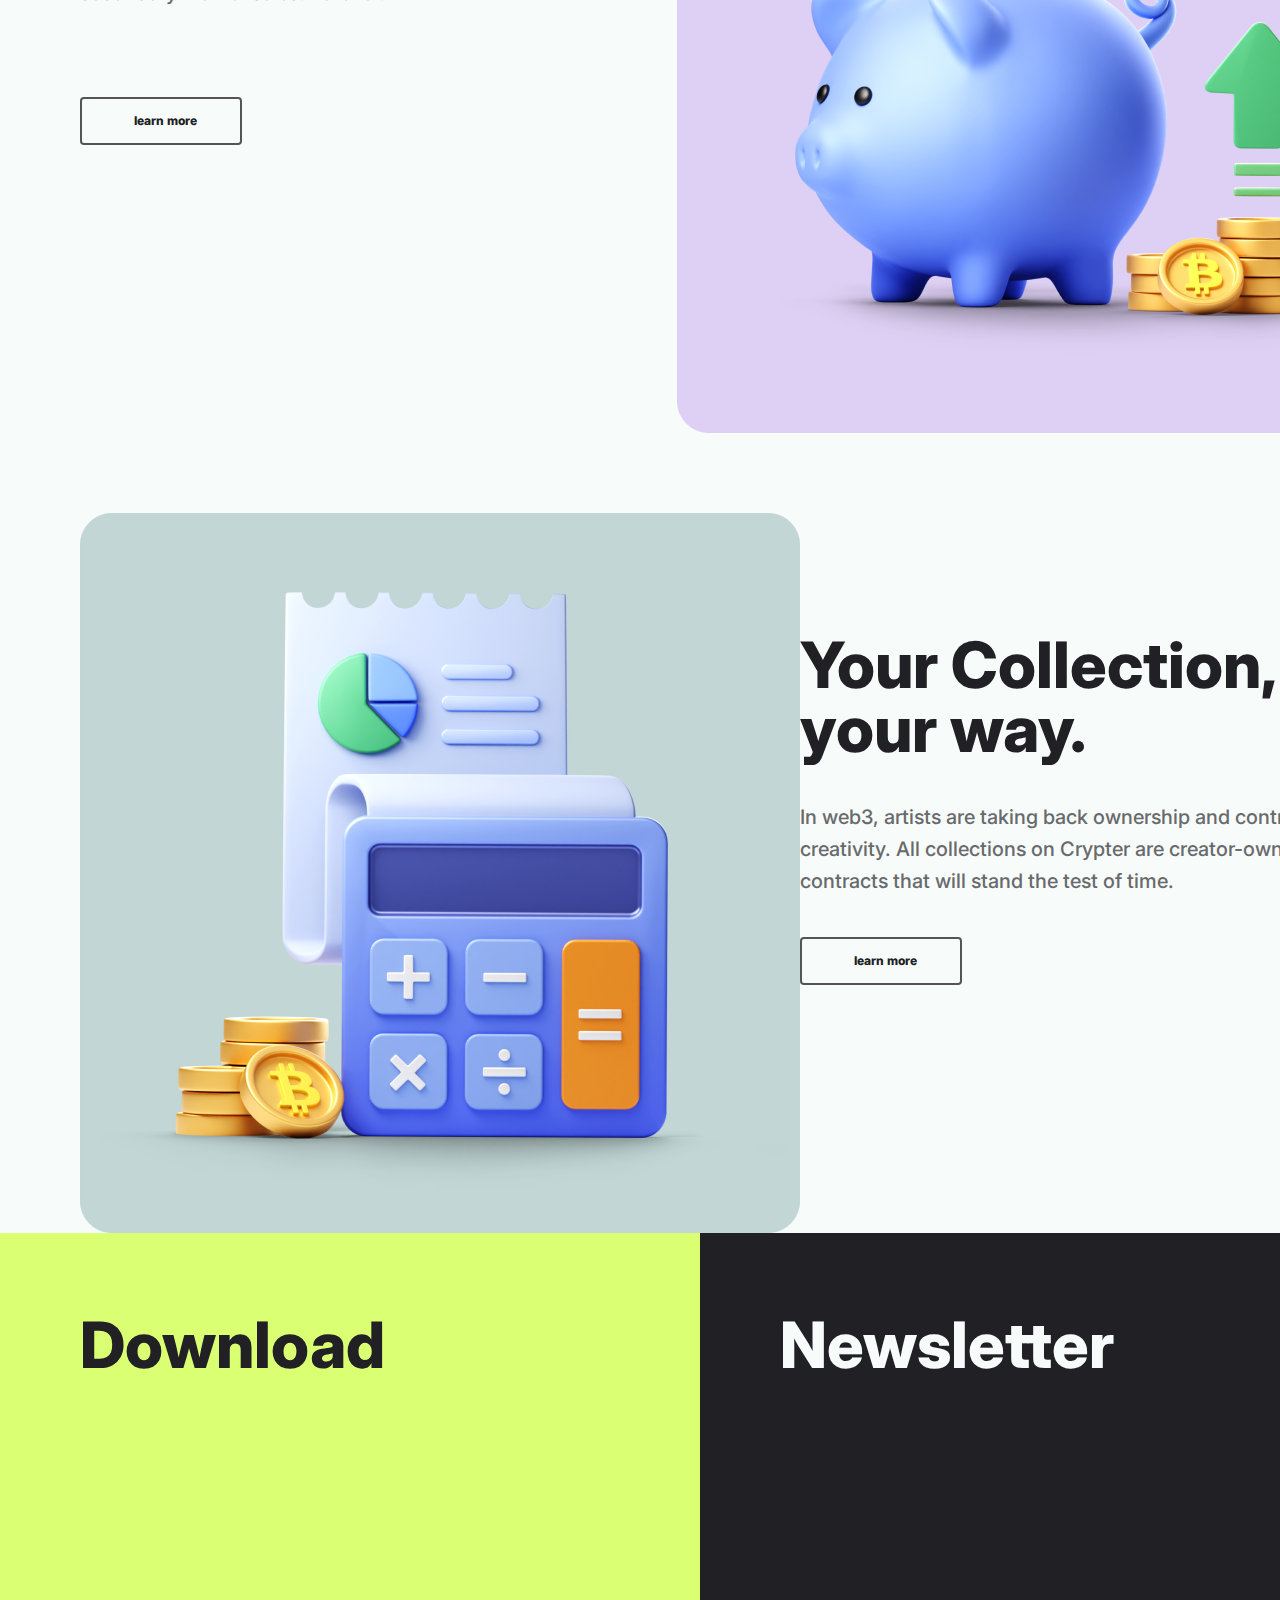
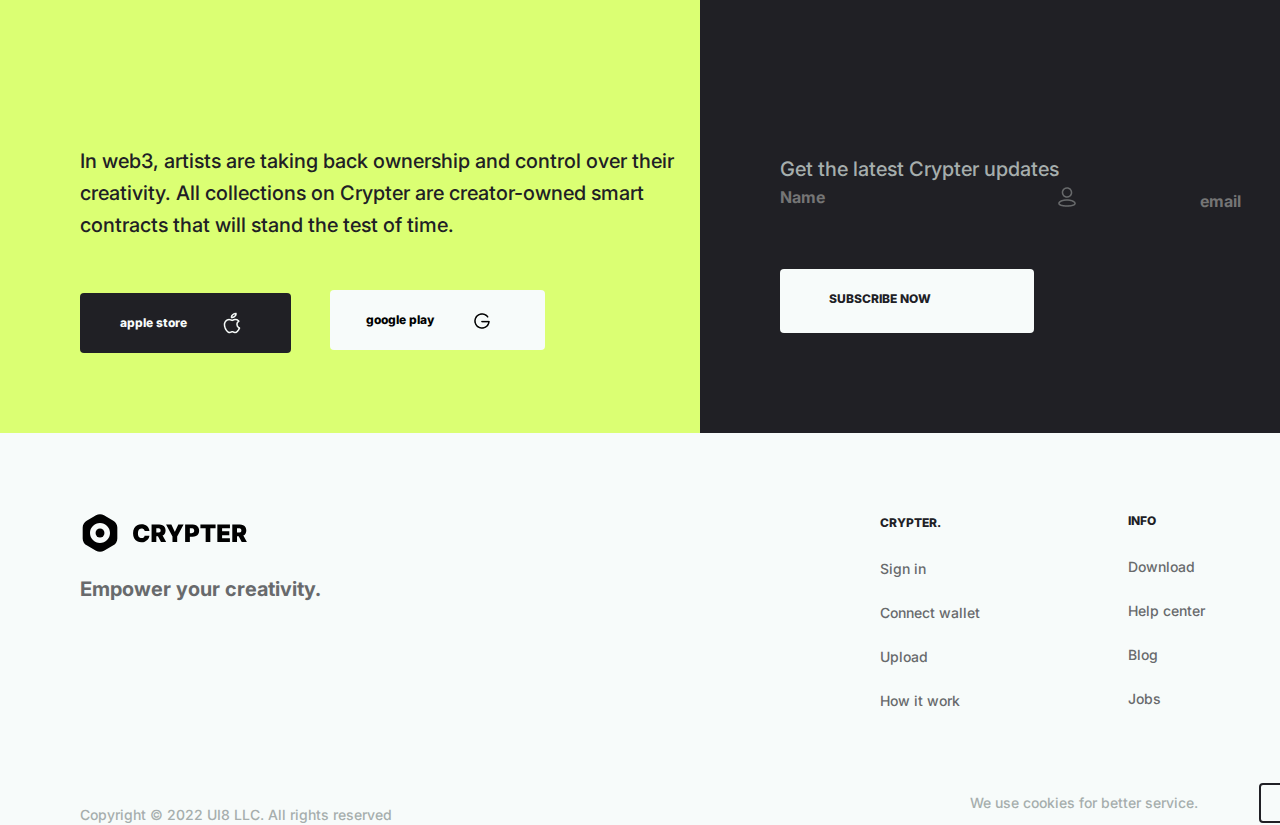
==== commit f9142c43: "first commit" ====
--- a/index.html
+++ b/index.html
@@ -158,9 +158,6 @@
                         <p class="text-ranking8">8</p>
                     </div>
                 </div>
-                <div class="section2-btn">
-                    <a class="section2-btn-text" href="">EXPLORE MORE</a>
-                </div>
             </div>
         </section>
         <section class="section3">
@@ -180,9 +177,6 @@
                     <p class="mini-container-section3-text1">Buy now price</p>
                     <p class="mini-container-section3-text2">8.00 ETH</p>
                     <p class="mini-container-section3-text3">$24,635.39</p>
-                </div>
-                <div class="section3-btn">
-                    <a class="section3-btn-text" href="">MAKE OFFER</a>
                 </div>
             </div>
             <img class="planet" src="./img/shubham-dhage-nG1LnDkt3HA-unsplash 1.png" alt="planet">
@@ -508,7 +502,7 @@
                         <p class="placeholder2-section7-text">Creativity is valuable on Crypter</p>
                     </div>
                     <div class="btn-section7">
-                        <a class="btn-section7-text" href="">learn more</a>
+                        <a class="btn-section7-text"  href="" target="_blank">learn more</a>
                     </div>
                 </div>
             </div>
@@ -518,7 +512,7 @@
                     <p class="section7-div2-text2">Minting an NFT is like adding your signature to a painting. Make your mark in web3 with works that are emblematic of your creative practice.
                         Plus, you’ll earn a 10% royalty for all secondary market sales. Forever.</p>
                         <div class="btn2-section7">
-                            <a class="btn2-section7-text" href="">learn more</a>
+                            <a class="btn2-section7-text"  href="" target="_blank">learn more</a>
                         </div>
                 </div>
                 <img class="wallet-section7" src="./img/02.png" alt="wallet">
@@ -529,7 +523,7 @@
                     <h2 class="section7-div3-text1">Your Collection, <br> your way.</h2>
                     <p class="section7-div3-text2">In web3, artists are taking back ownership and control over their creativity. All collections on Crypter are creator-owned smart contracts that will stand the test of time.</p>
                     <div class="btn3-section7">
-                        <a class="btn3-section7-text" href="">learn more</a>
+                        <a class="btn3-section7-text"  href="" target="_blank">learn more</a>
                     </div>
                 </div>
             </div>
@@ -575,7 +569,7 @@
         </div>
         <div class="crypter-footer-container">
             <p class="footer-container-text1">CRYPTER.</p>
-            <p class="footer-container-text2">Explorer</p>
+            <a class="footer-container-text2" href="login.php">Sign in</a>
             <p class="footer-container-text3">Connect wallet</p>
             <p class="footer-container-text4">Upload</p>
             <p class="footer-container-text5">How it work</p>
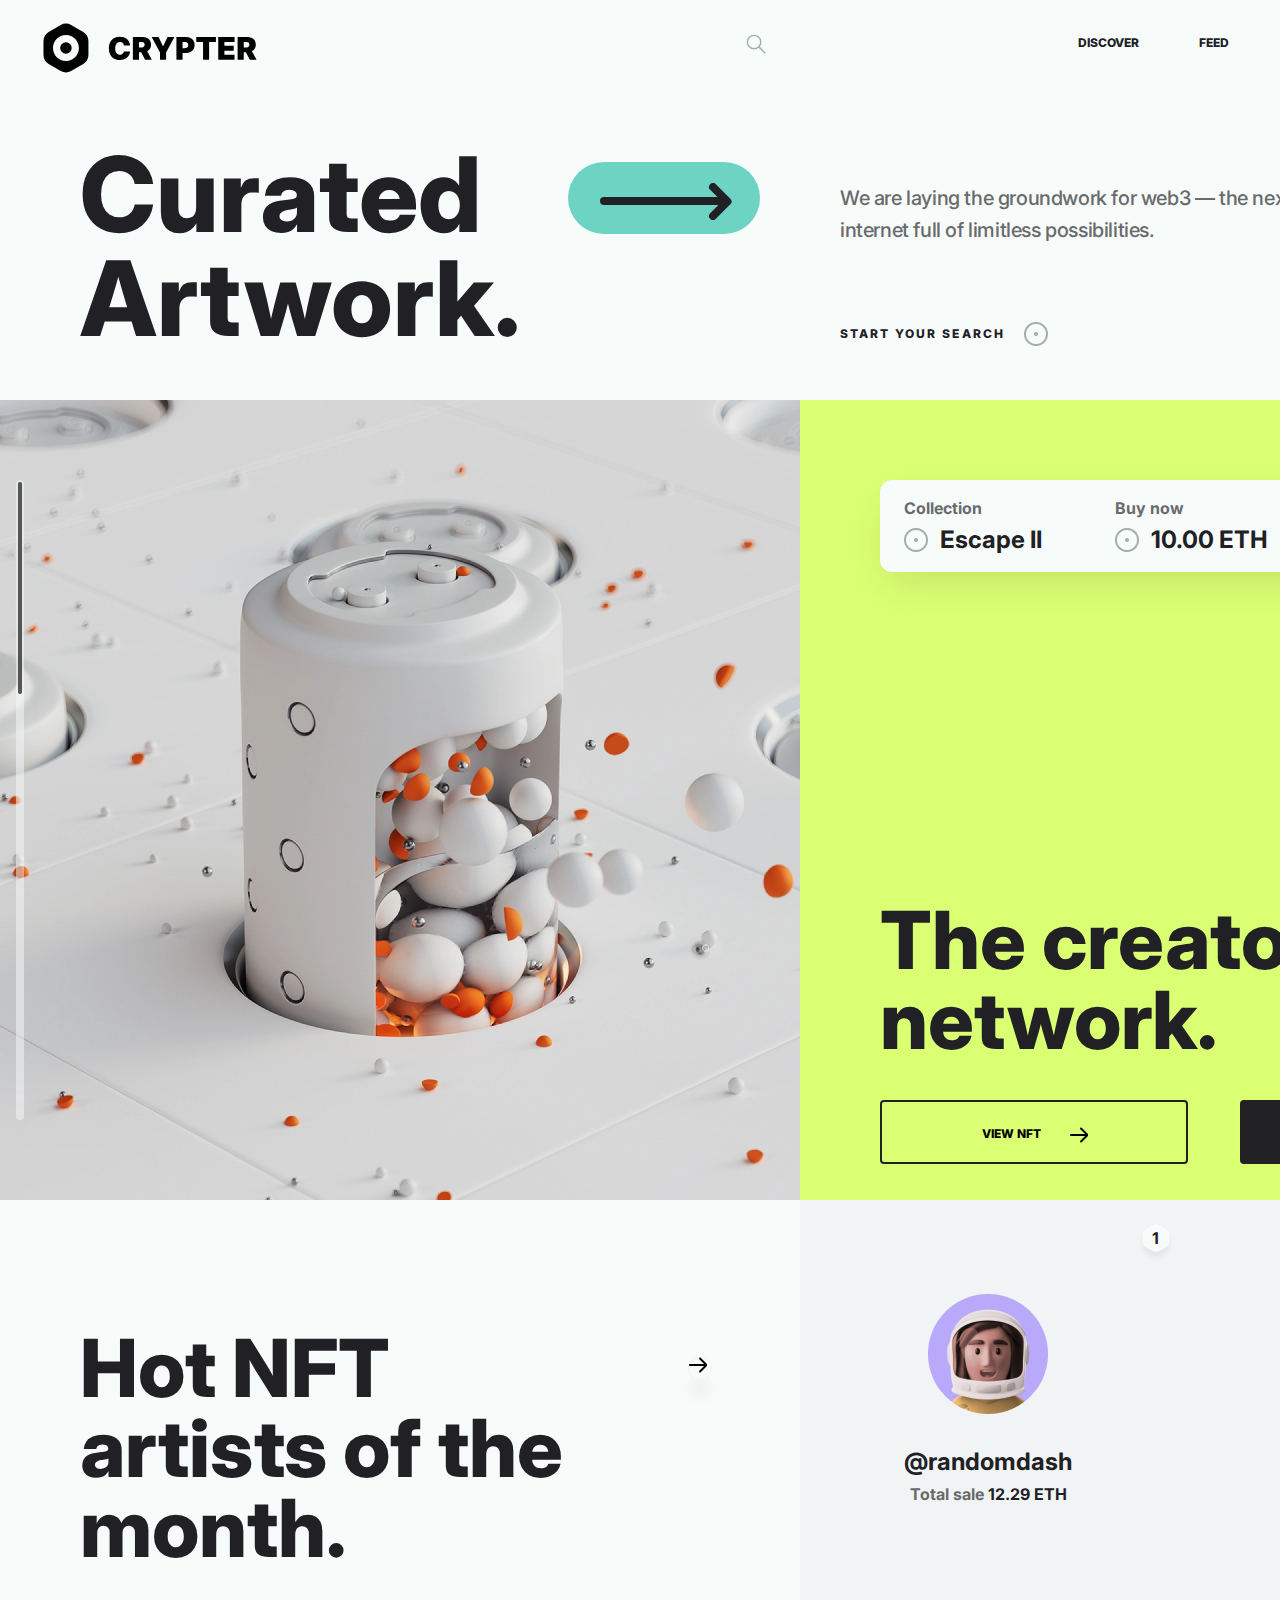
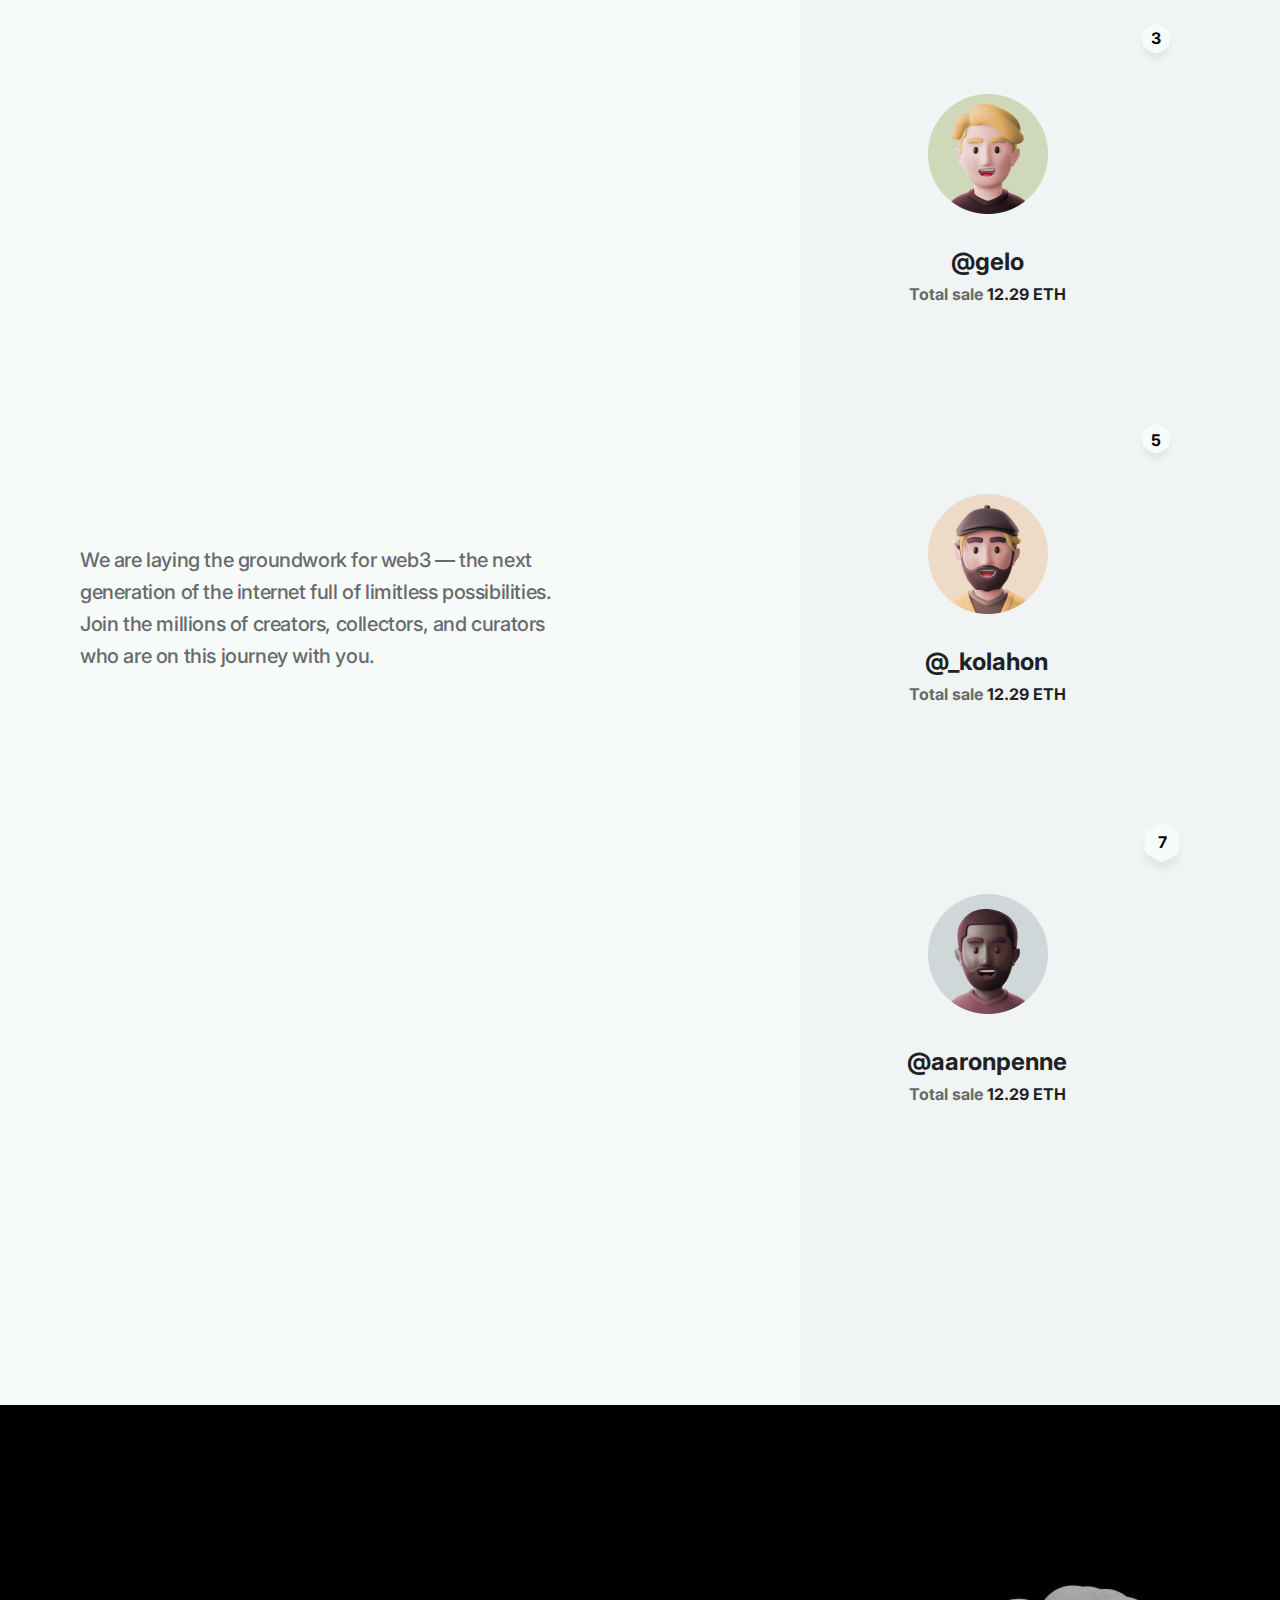
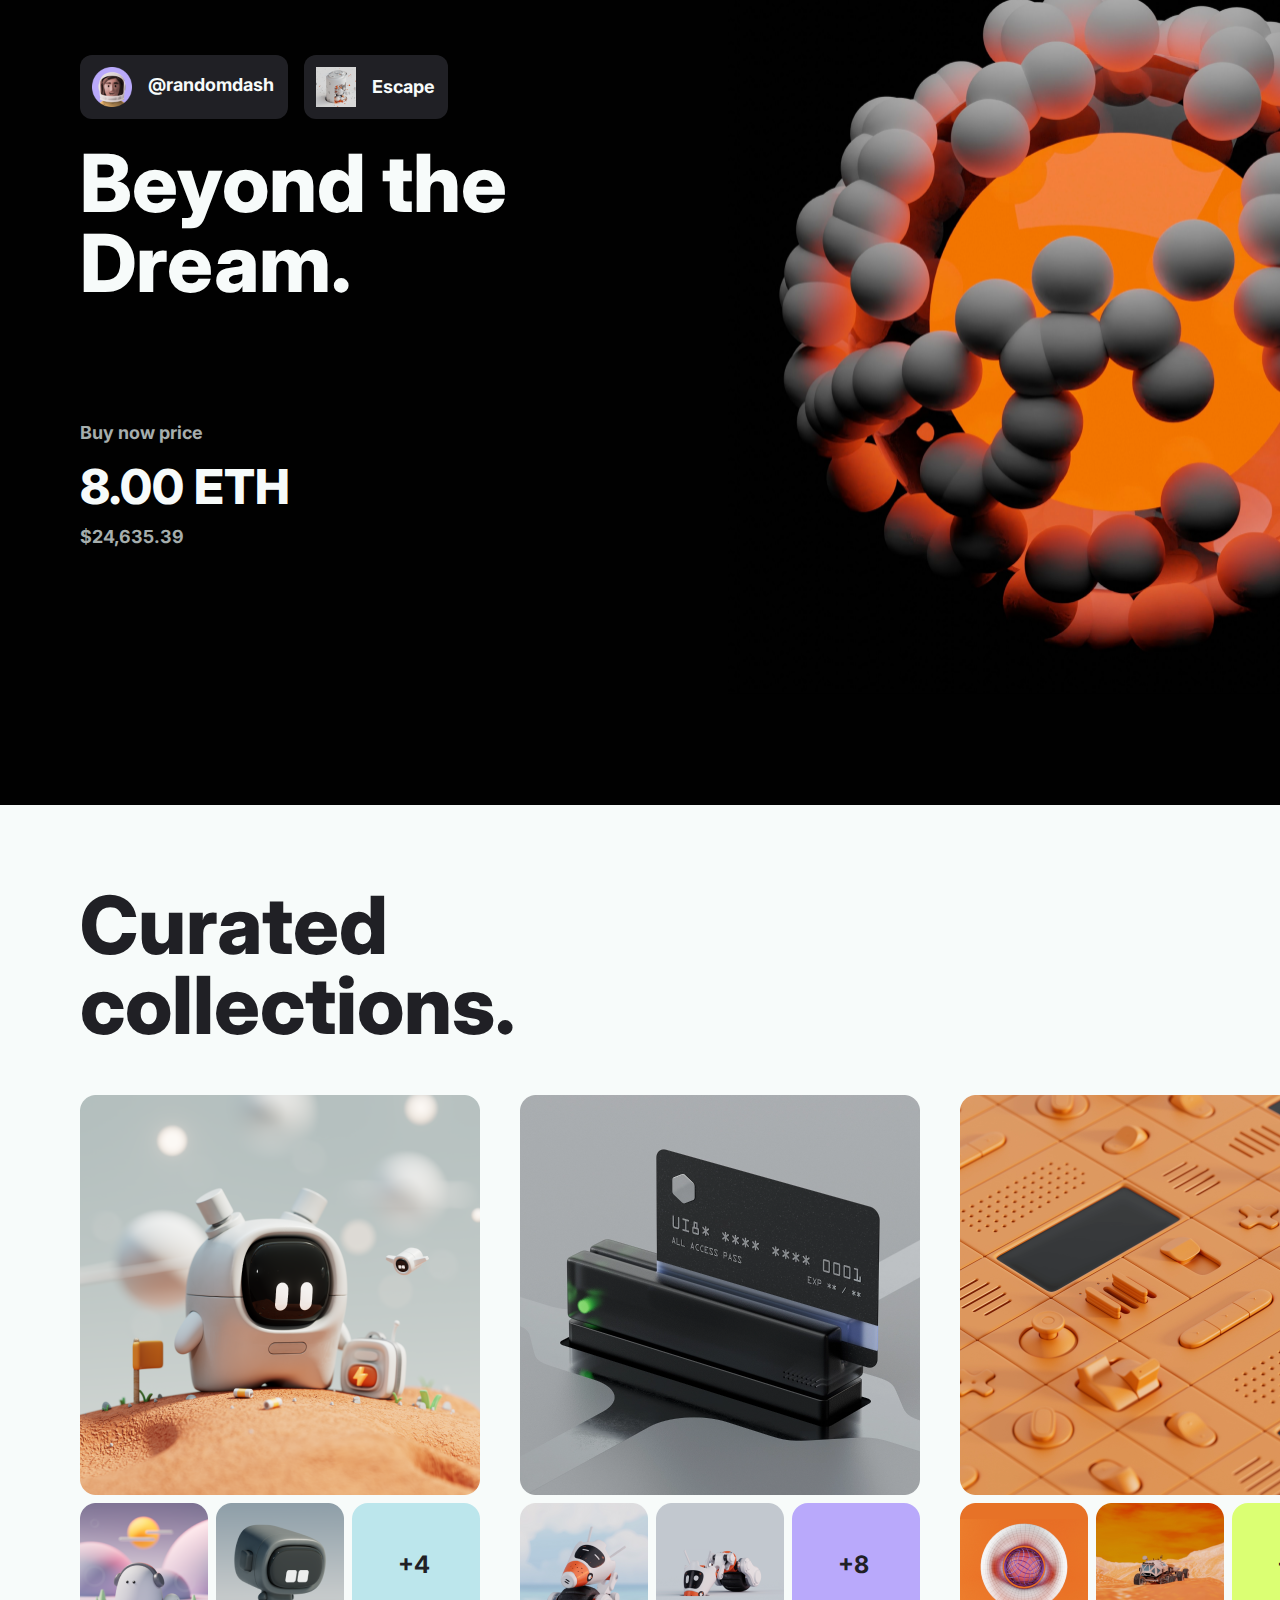
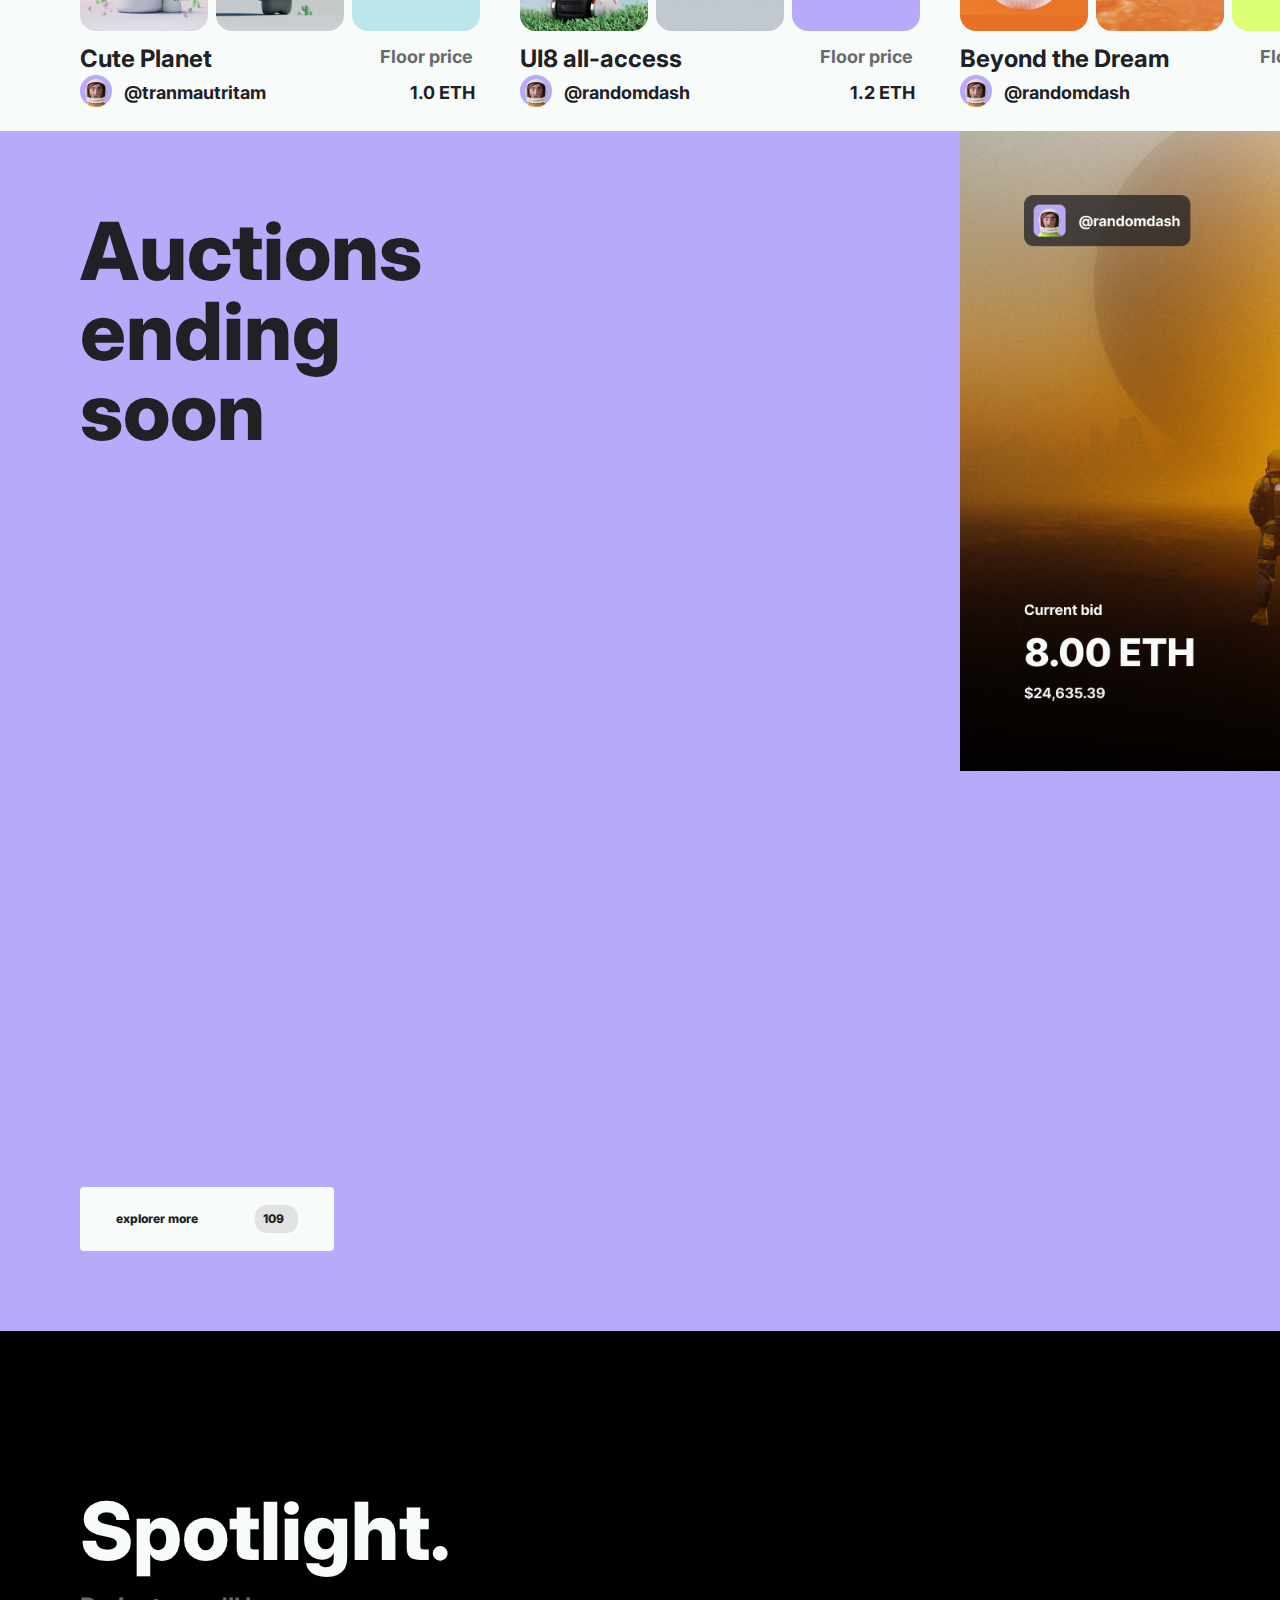
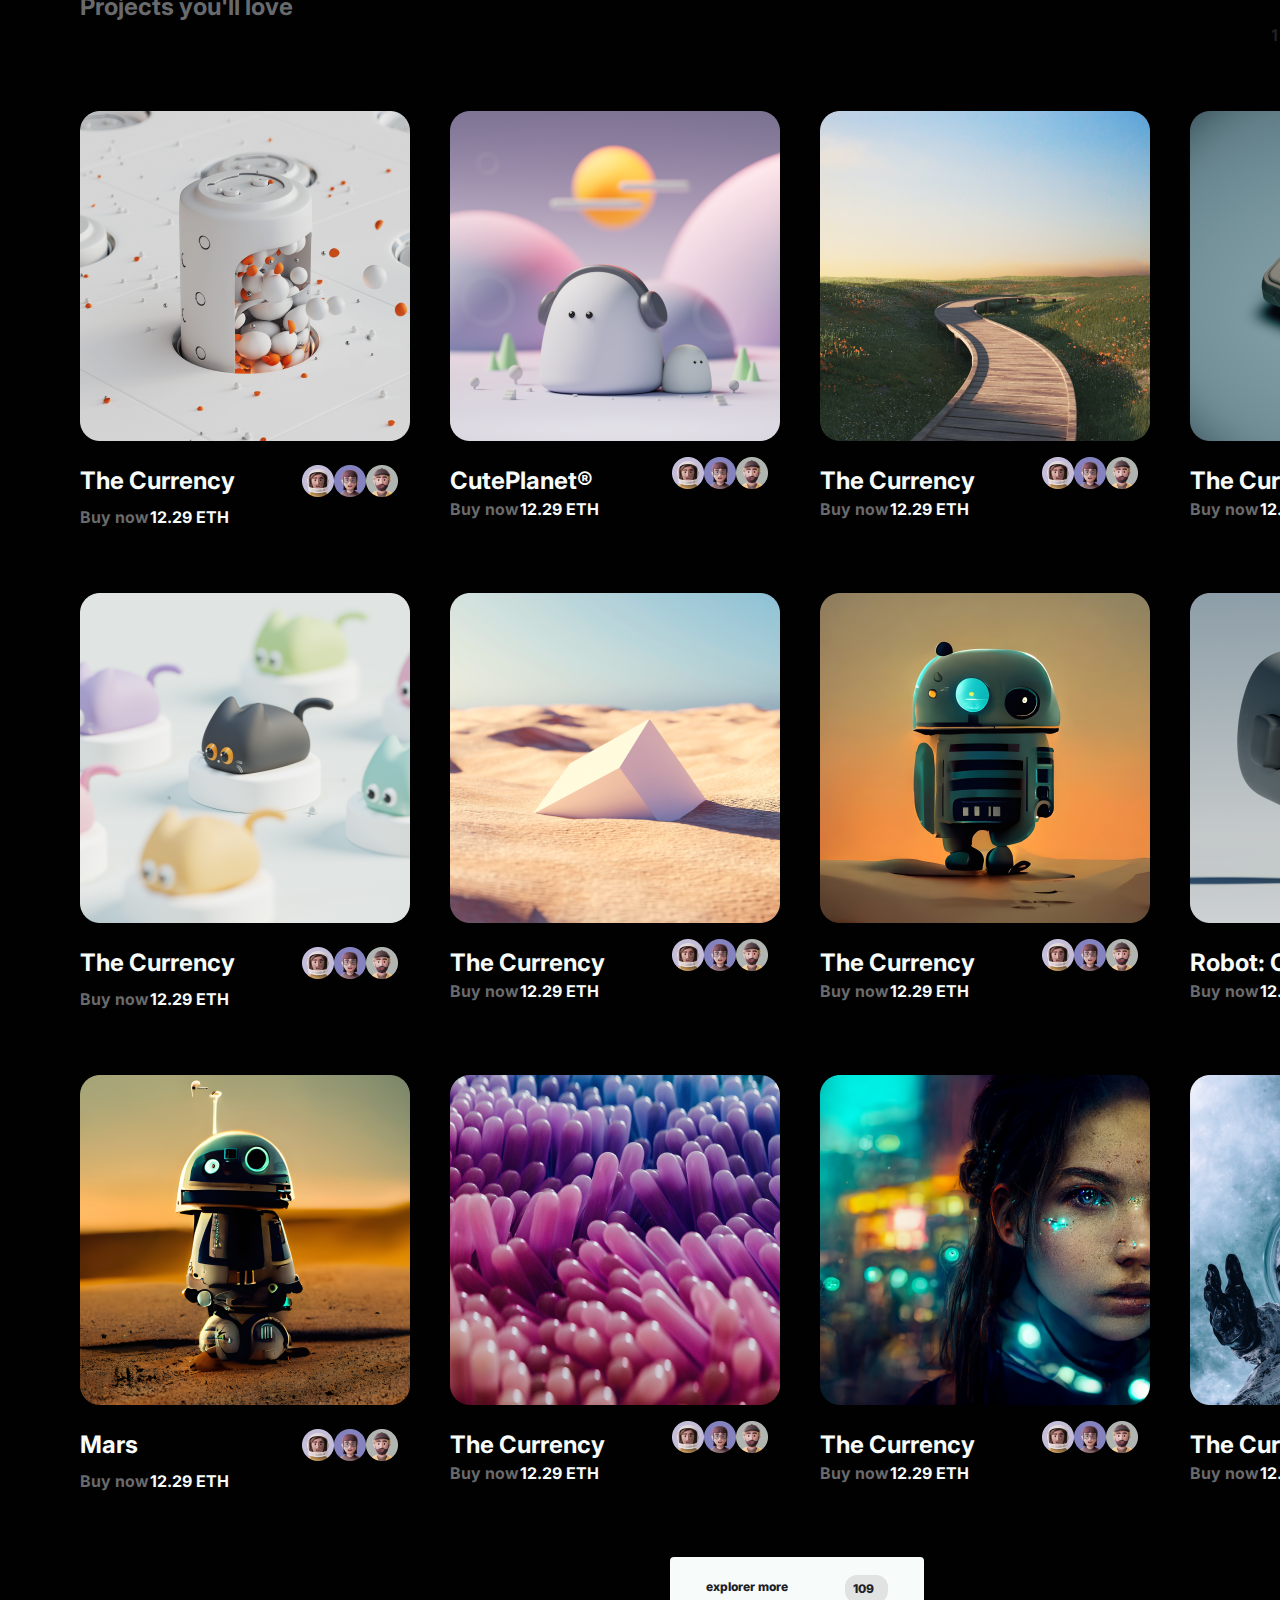
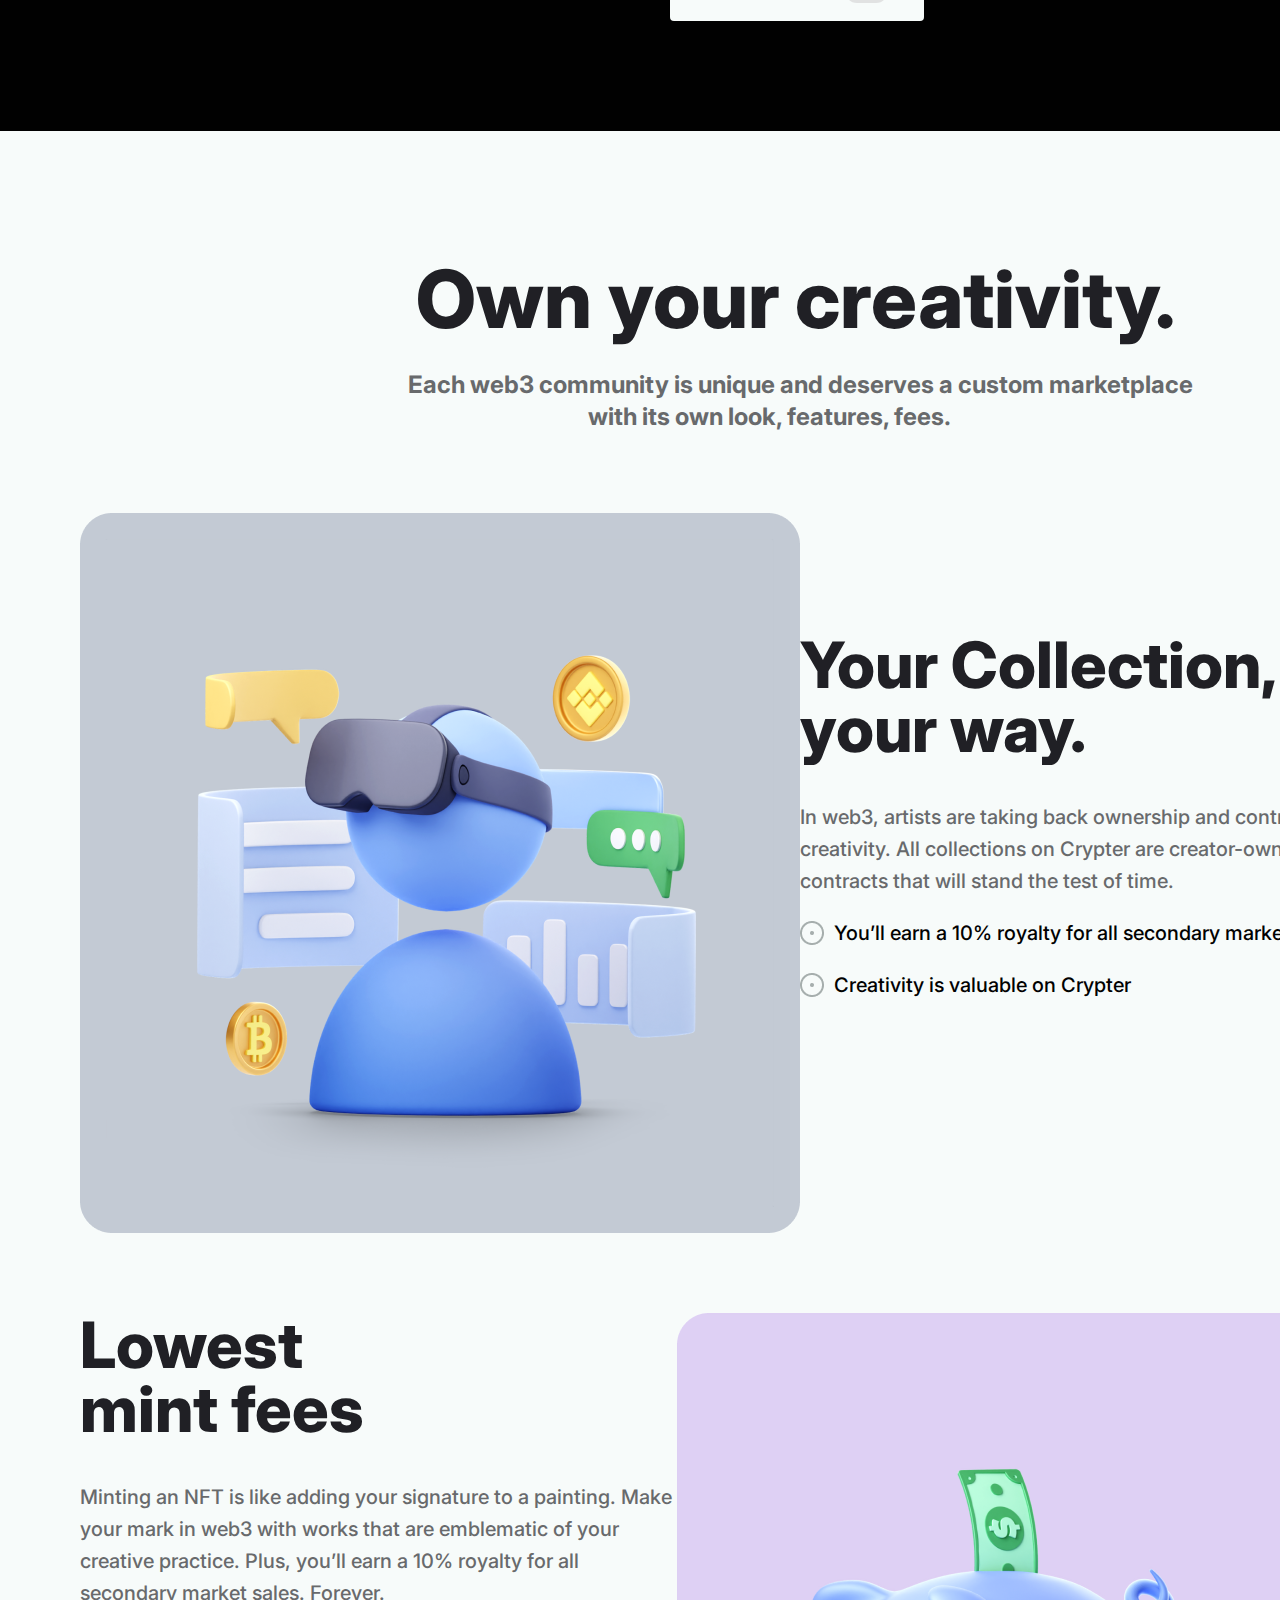
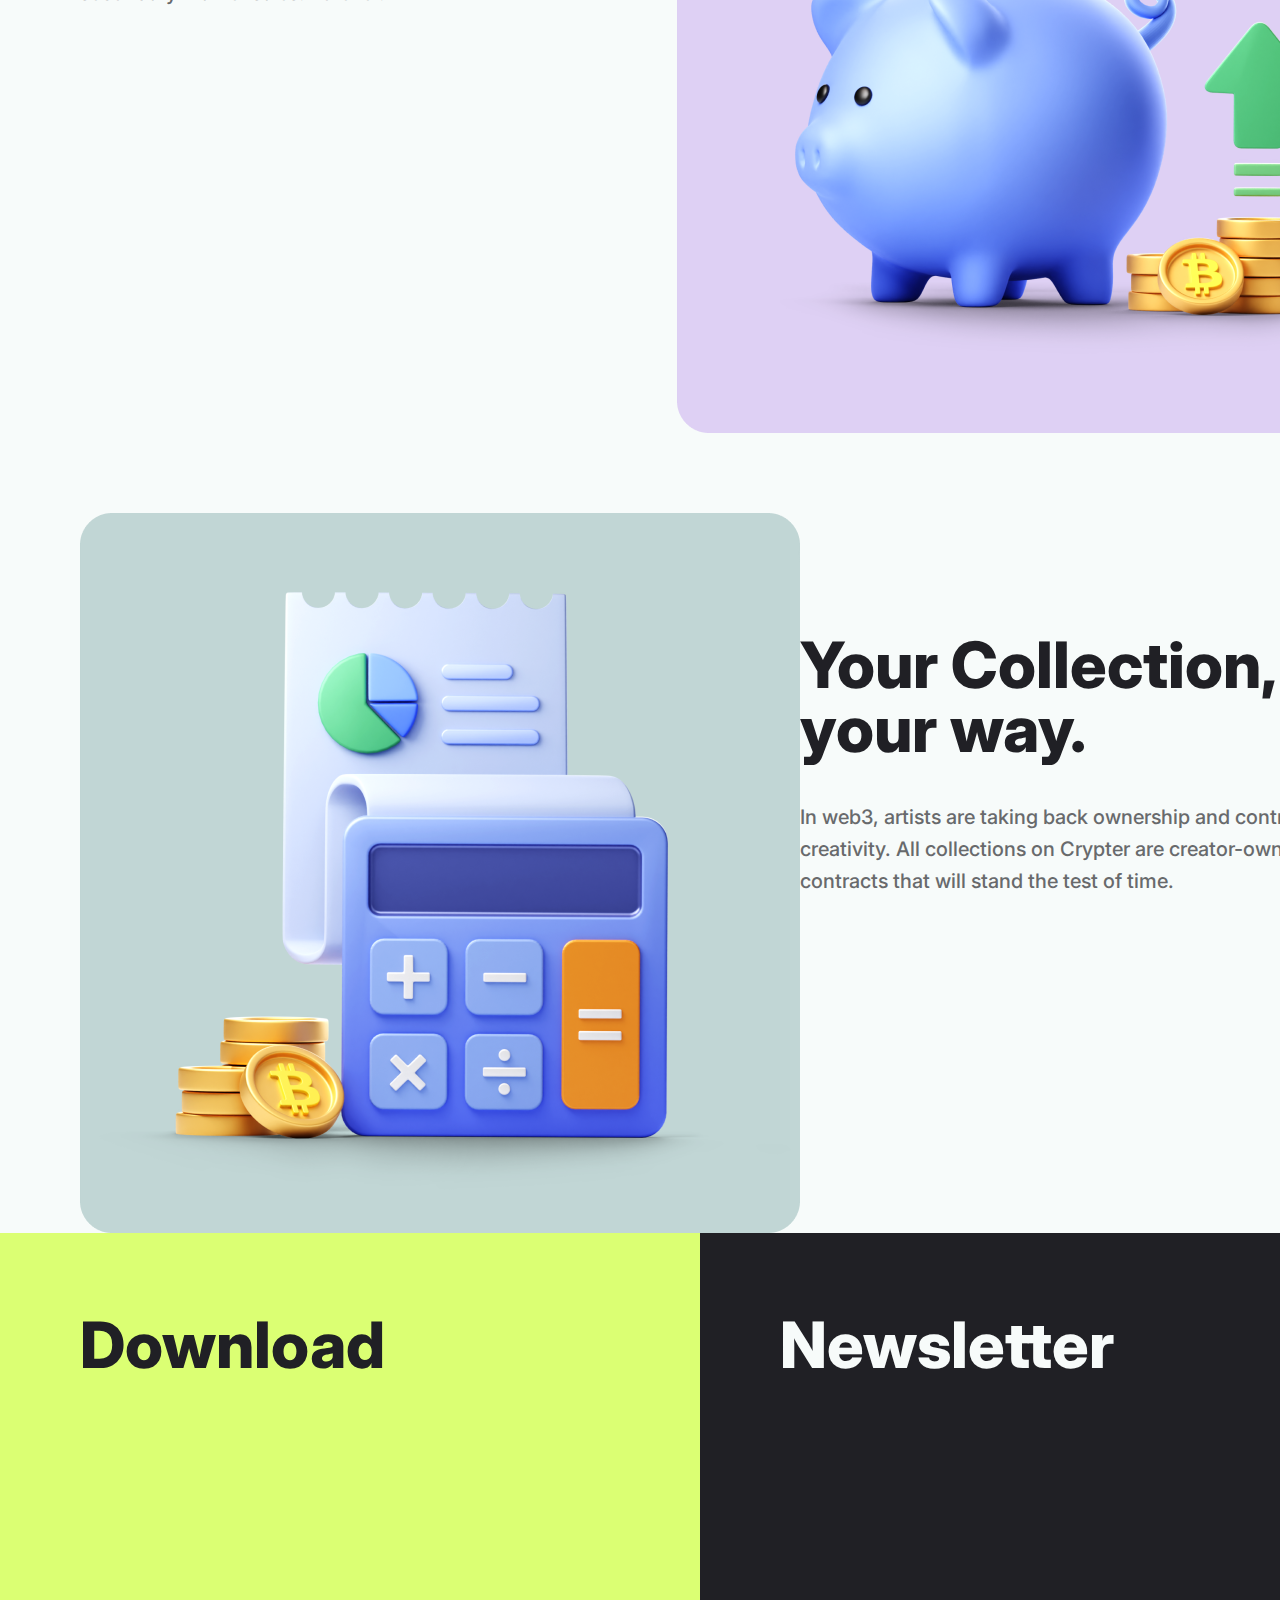
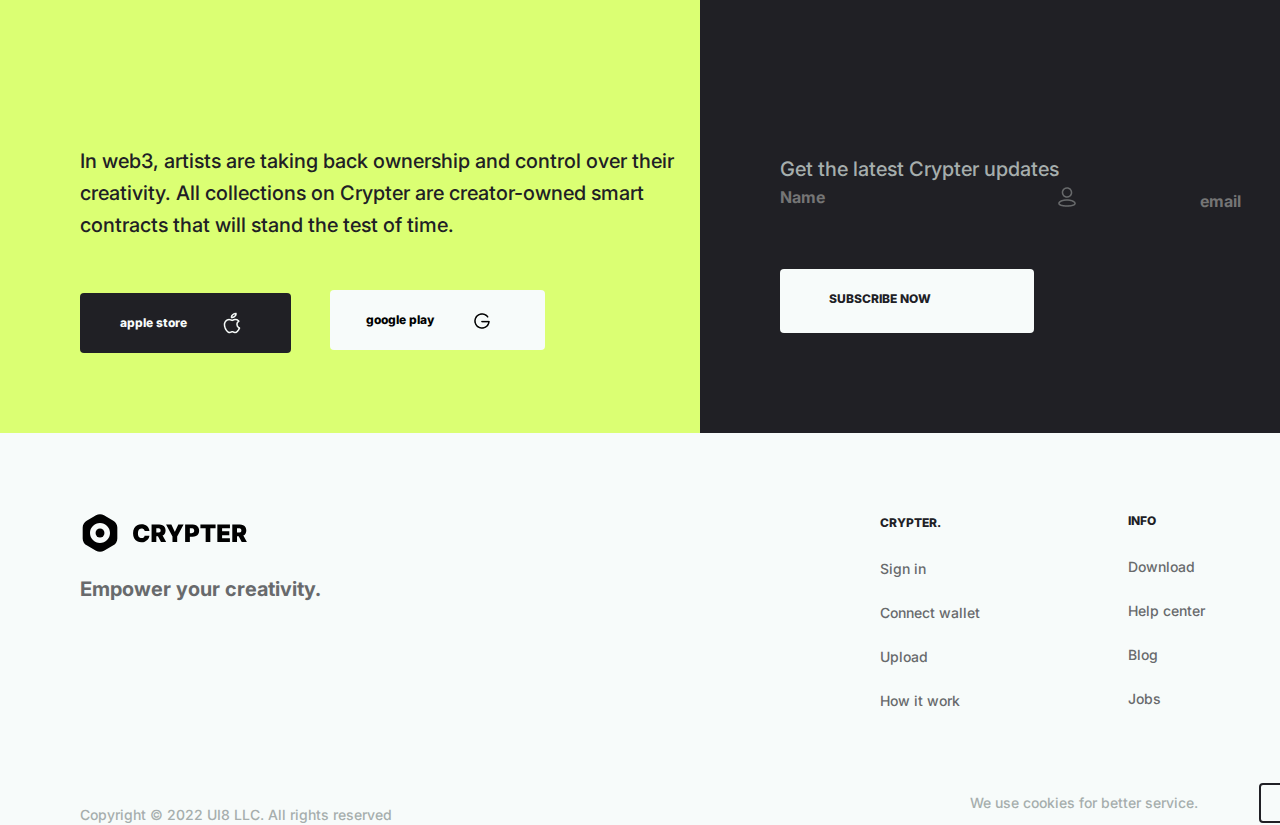
==== commit 6ededd23: "commit" ====
--- a/index.html
+++ b/index.html
@@ -501,9 +501,6 @@
                         <img class="placeholder2-section7" src="./img/placeholder.png" alt="placeholder">
                         <p class="placeholder2-section7-text">Creativity is valuable on Crypter</p>
                     </div>
-                    <div class="btn-section7">
-                        <a class="btn-section7-text"  href="" target="_blank">learn more</a>
-                    </div>
                 </div>
             </div>
             <div class="section7-container2">
@@ -511,9 +508,6 @@
                     <h2 class="section7-div2-text1">Lowest <br> mint fees</h2>
                     <p class="section7-div2-text2">Minting an NFT is like adding your signature to a painting. Make your mark in web3 with works that are emblematic of your creative practice.
                         Plus, you’ll earn a 10% royalty for all secondary market sales. Forever.</p>
-                        <div class="btn2-section7">
-                            <a class="btn2-section7-text"  href="" target="_blank">learn more</a>
-                        </div>
                 </div>
                 <img class="wallet-section7" src="./img/02.png" alt="wallet">
             </div>
@@ -522,9 +516,6 @@
                 <div class="section7-div3">
                     <h2 class="section7-div3-text1">Your Collection, <br> your way.</h2>
                     <p class="section7-div3-text2">In web3, artists are taking back ownership and control over their creativity. All collections on Crypter are creator-owned smart contracts that will stand the test of time.</p>
-                    <div class="btn3-section7">
-                        <a class="btn3-section7-text"  href="" target="_blank">learn more</a>
-                    </div>
                 </div>
             </div>
         </section>
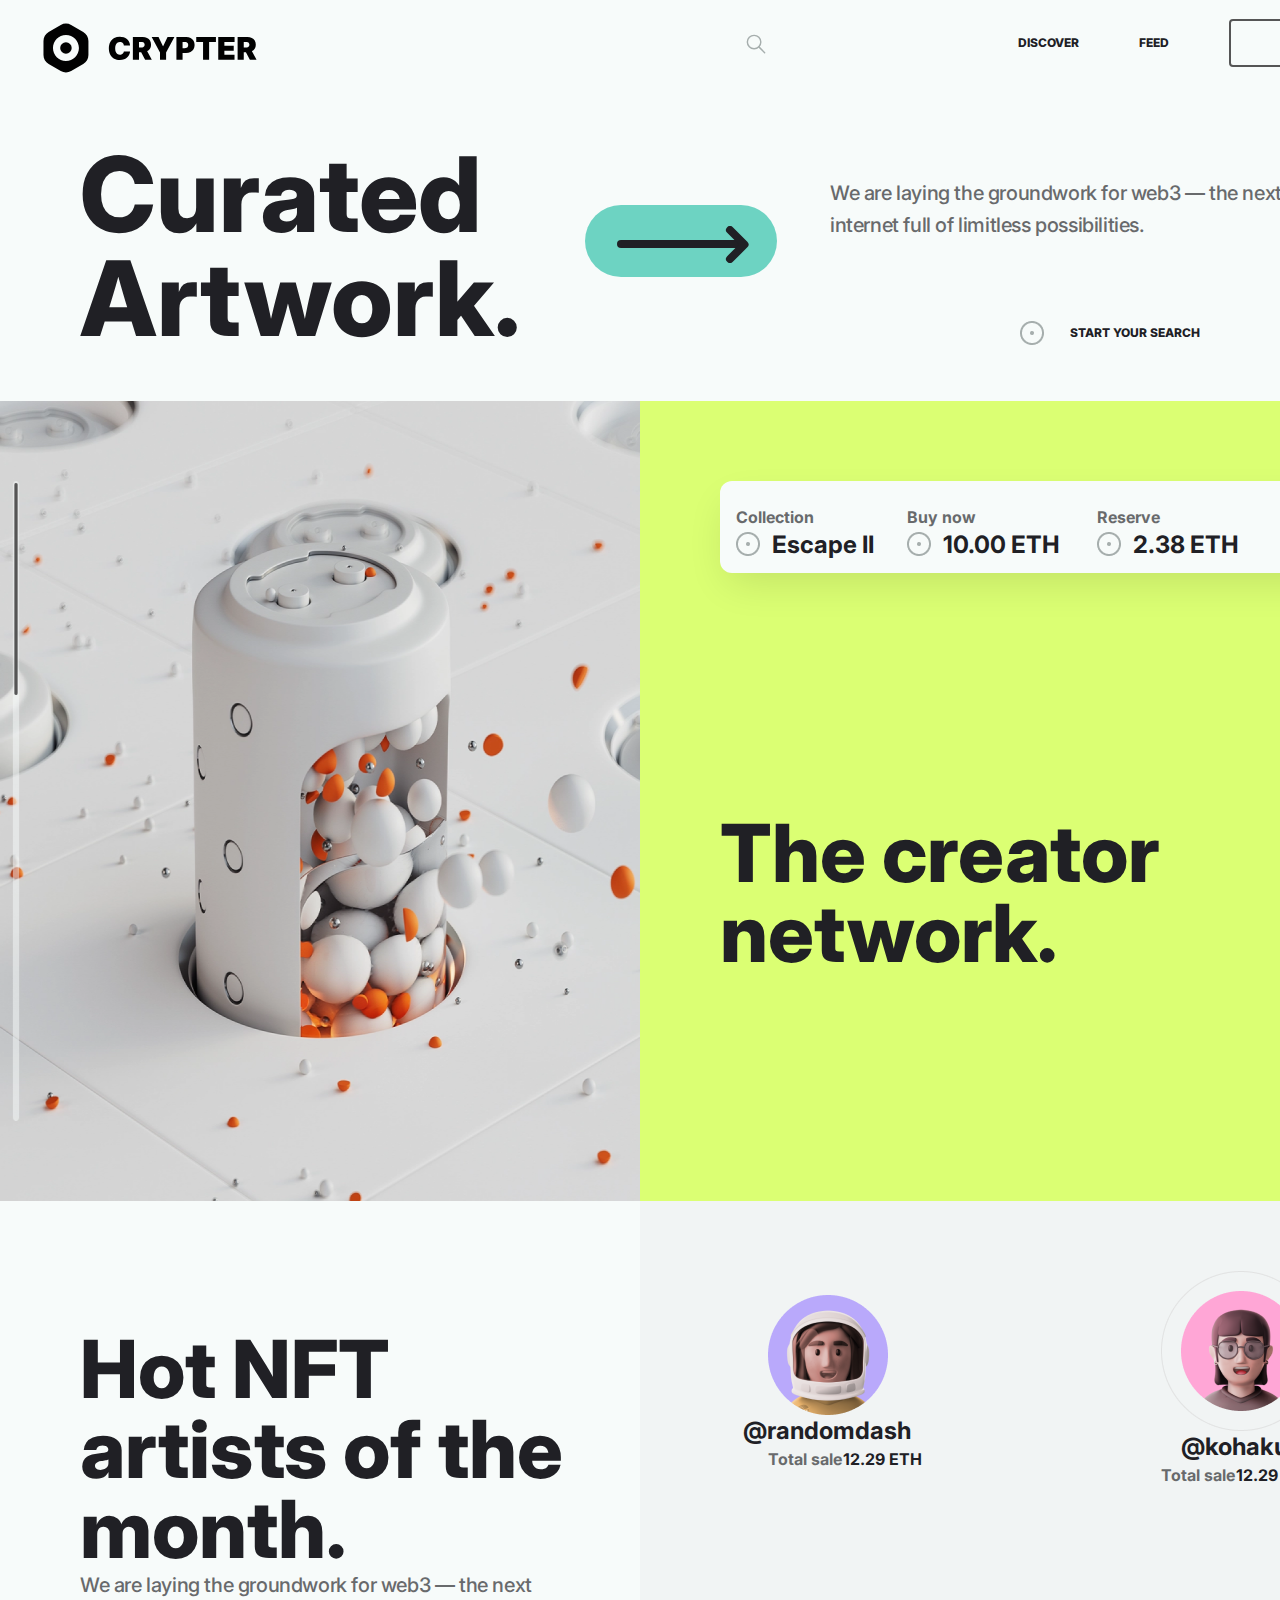
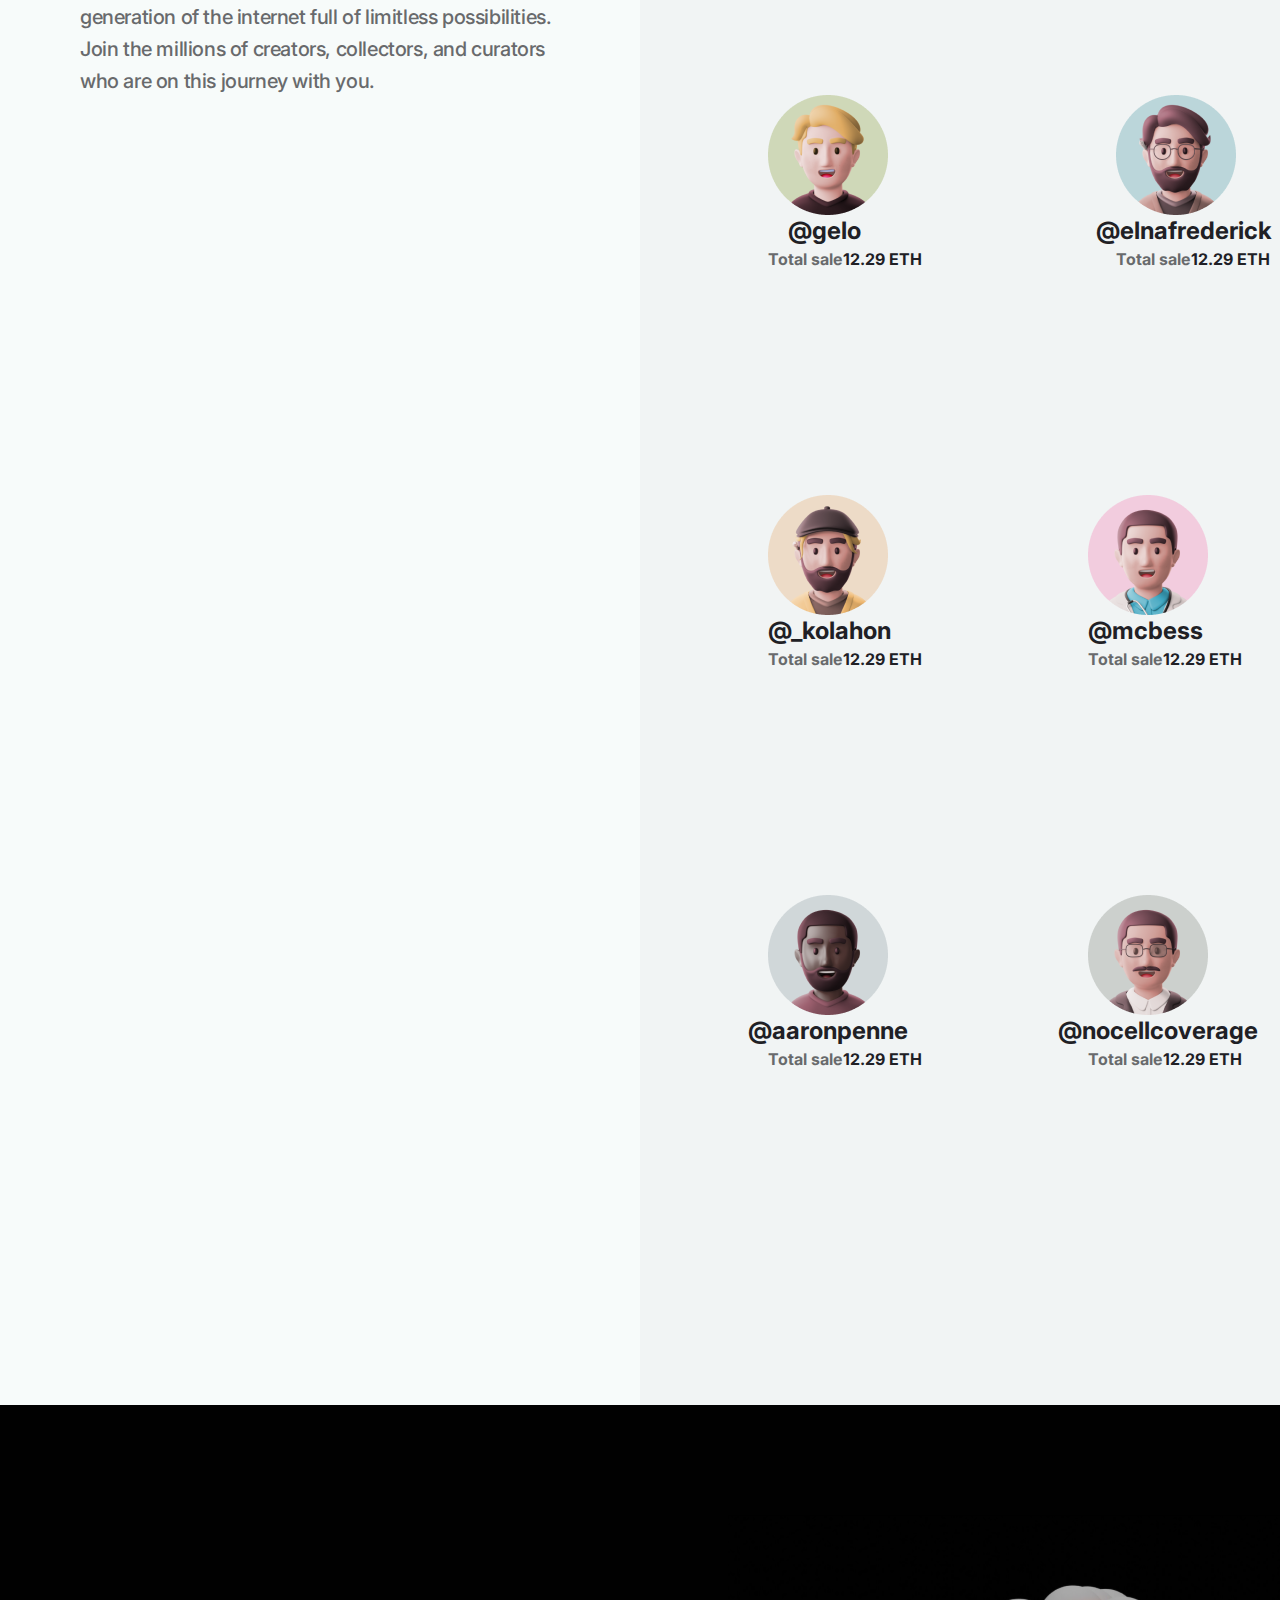
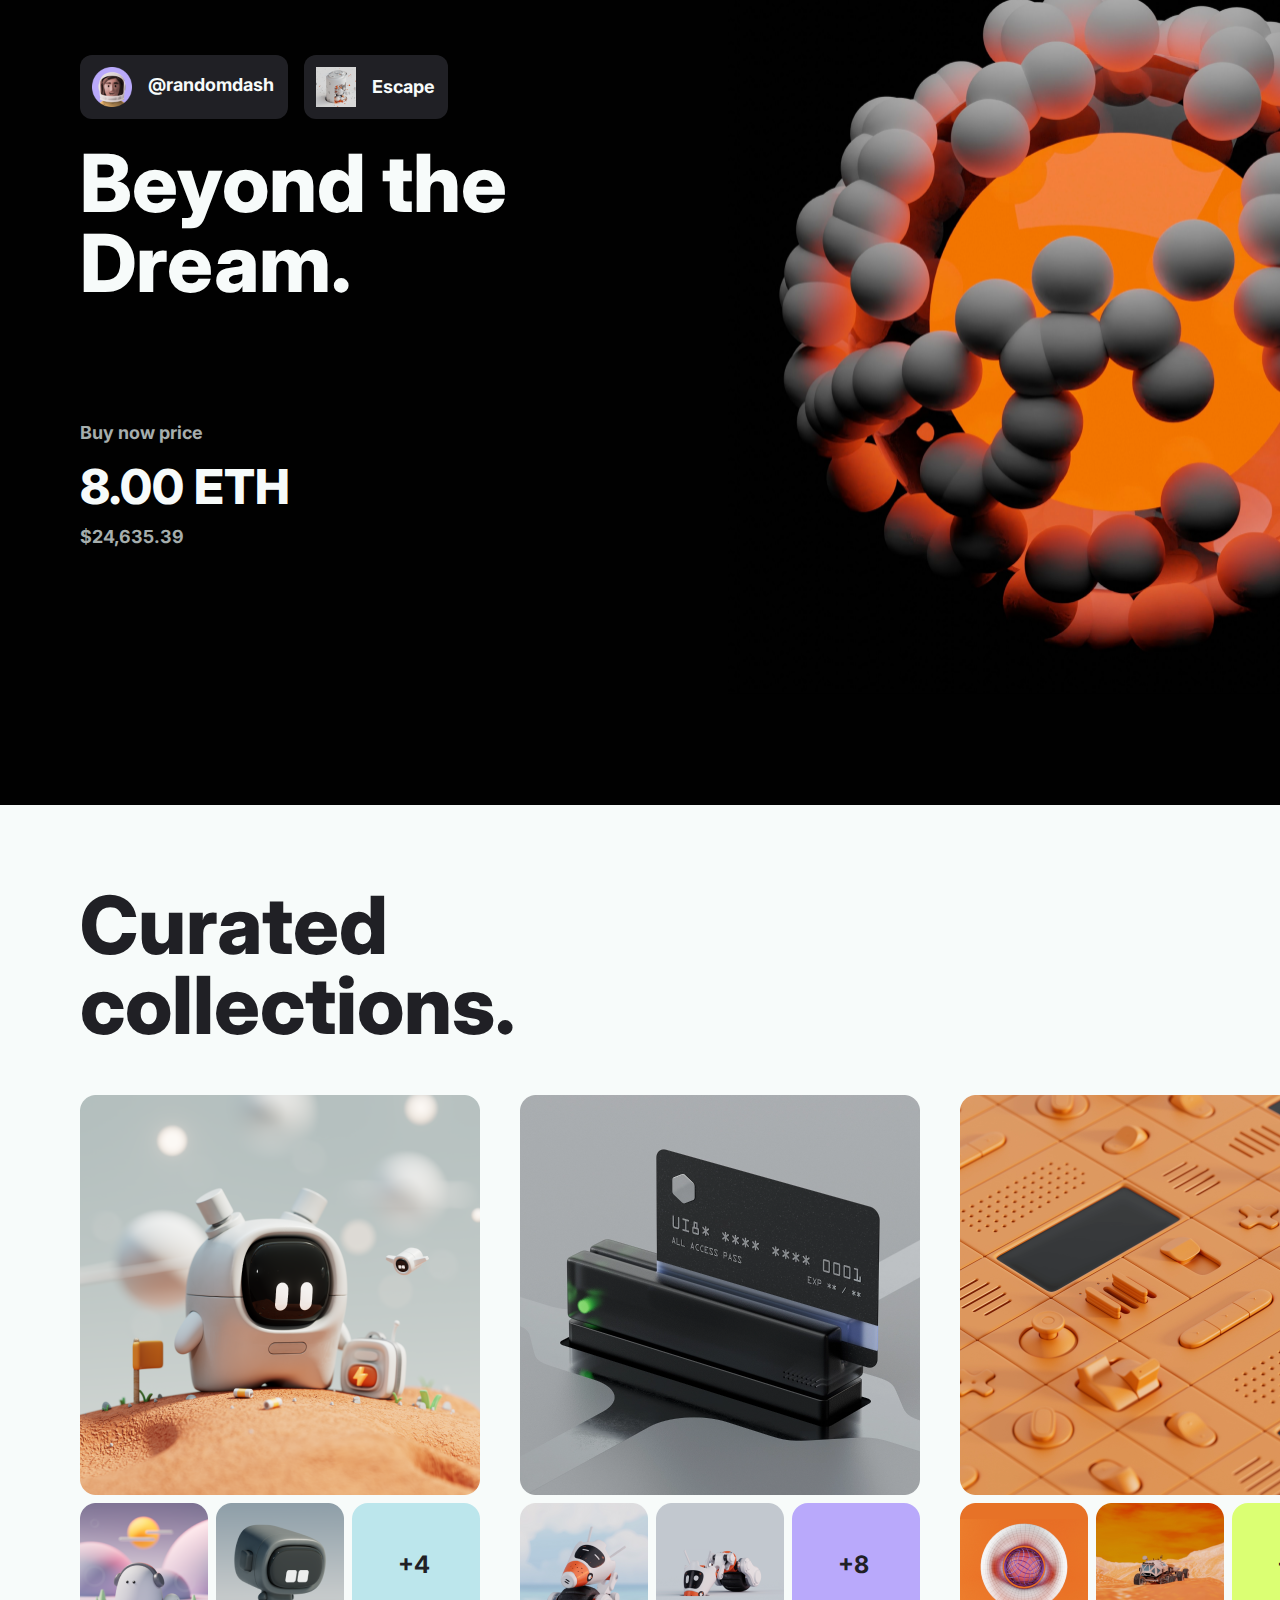
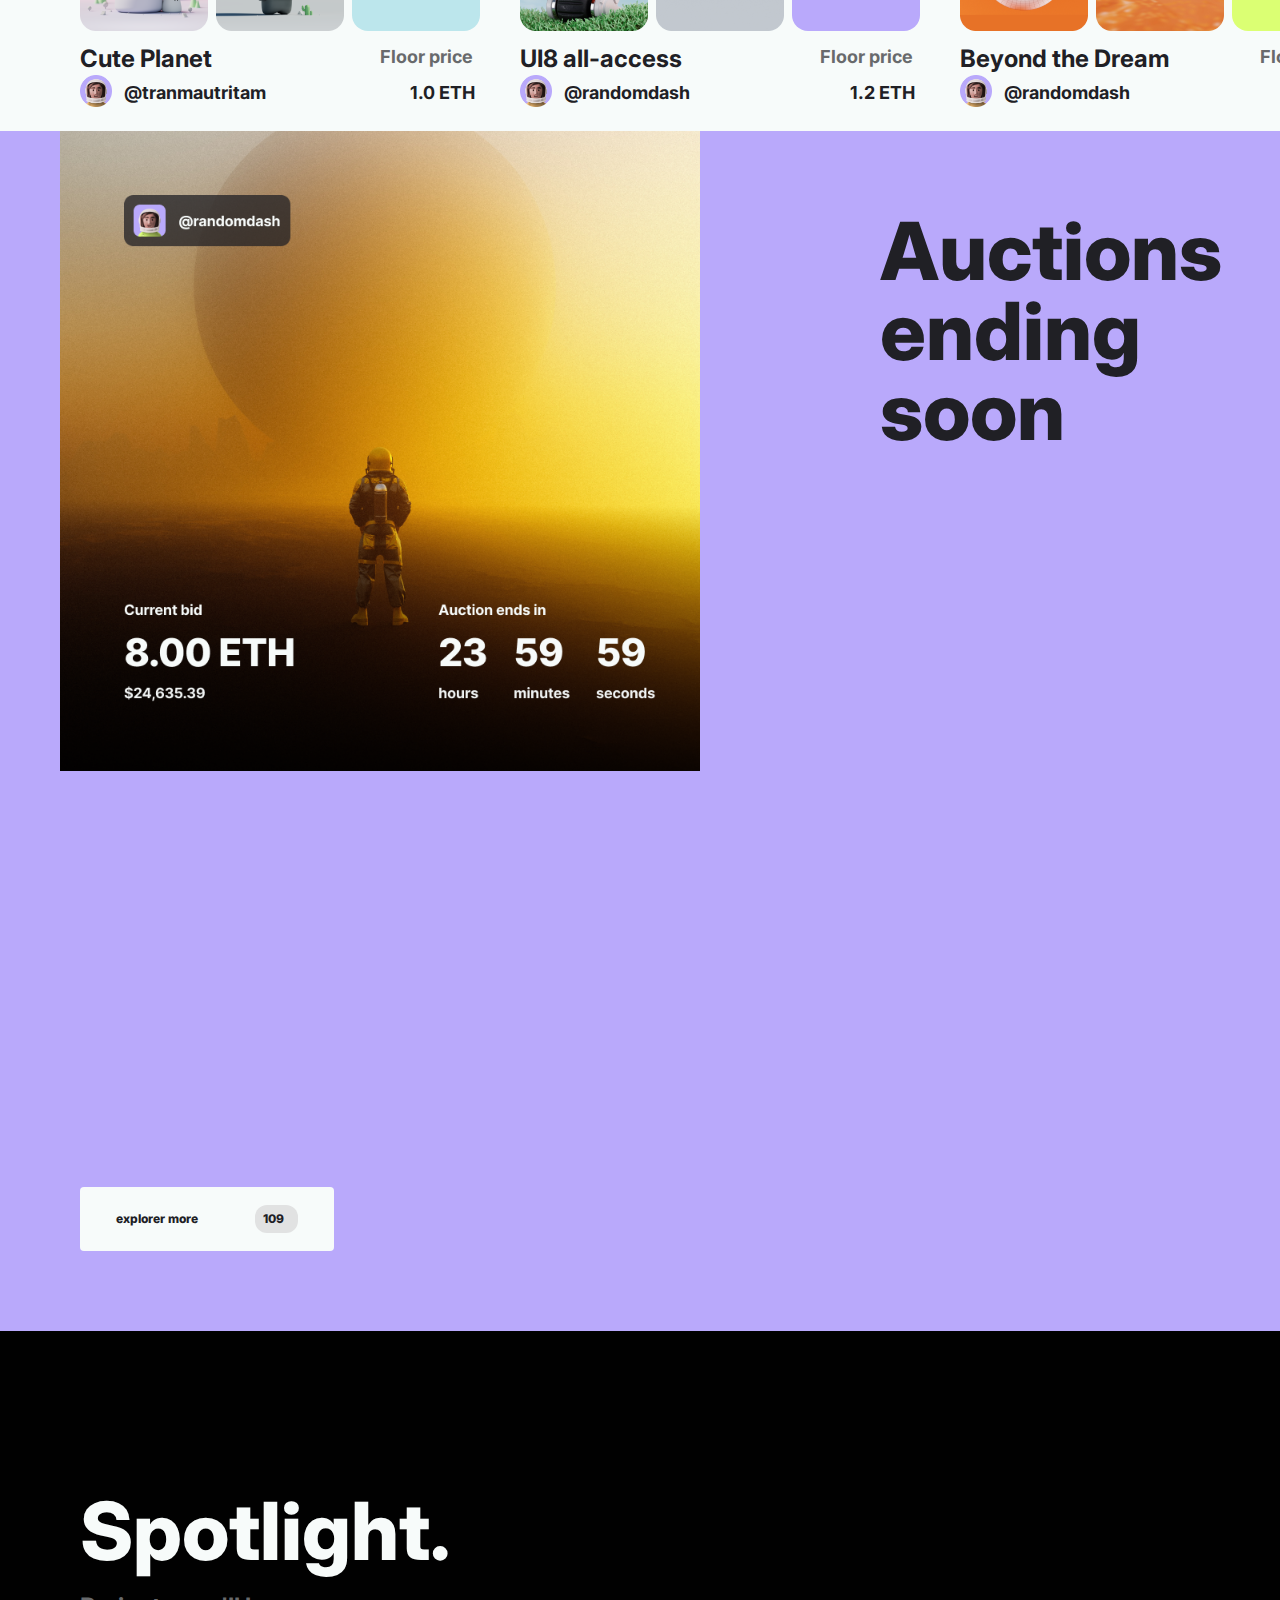
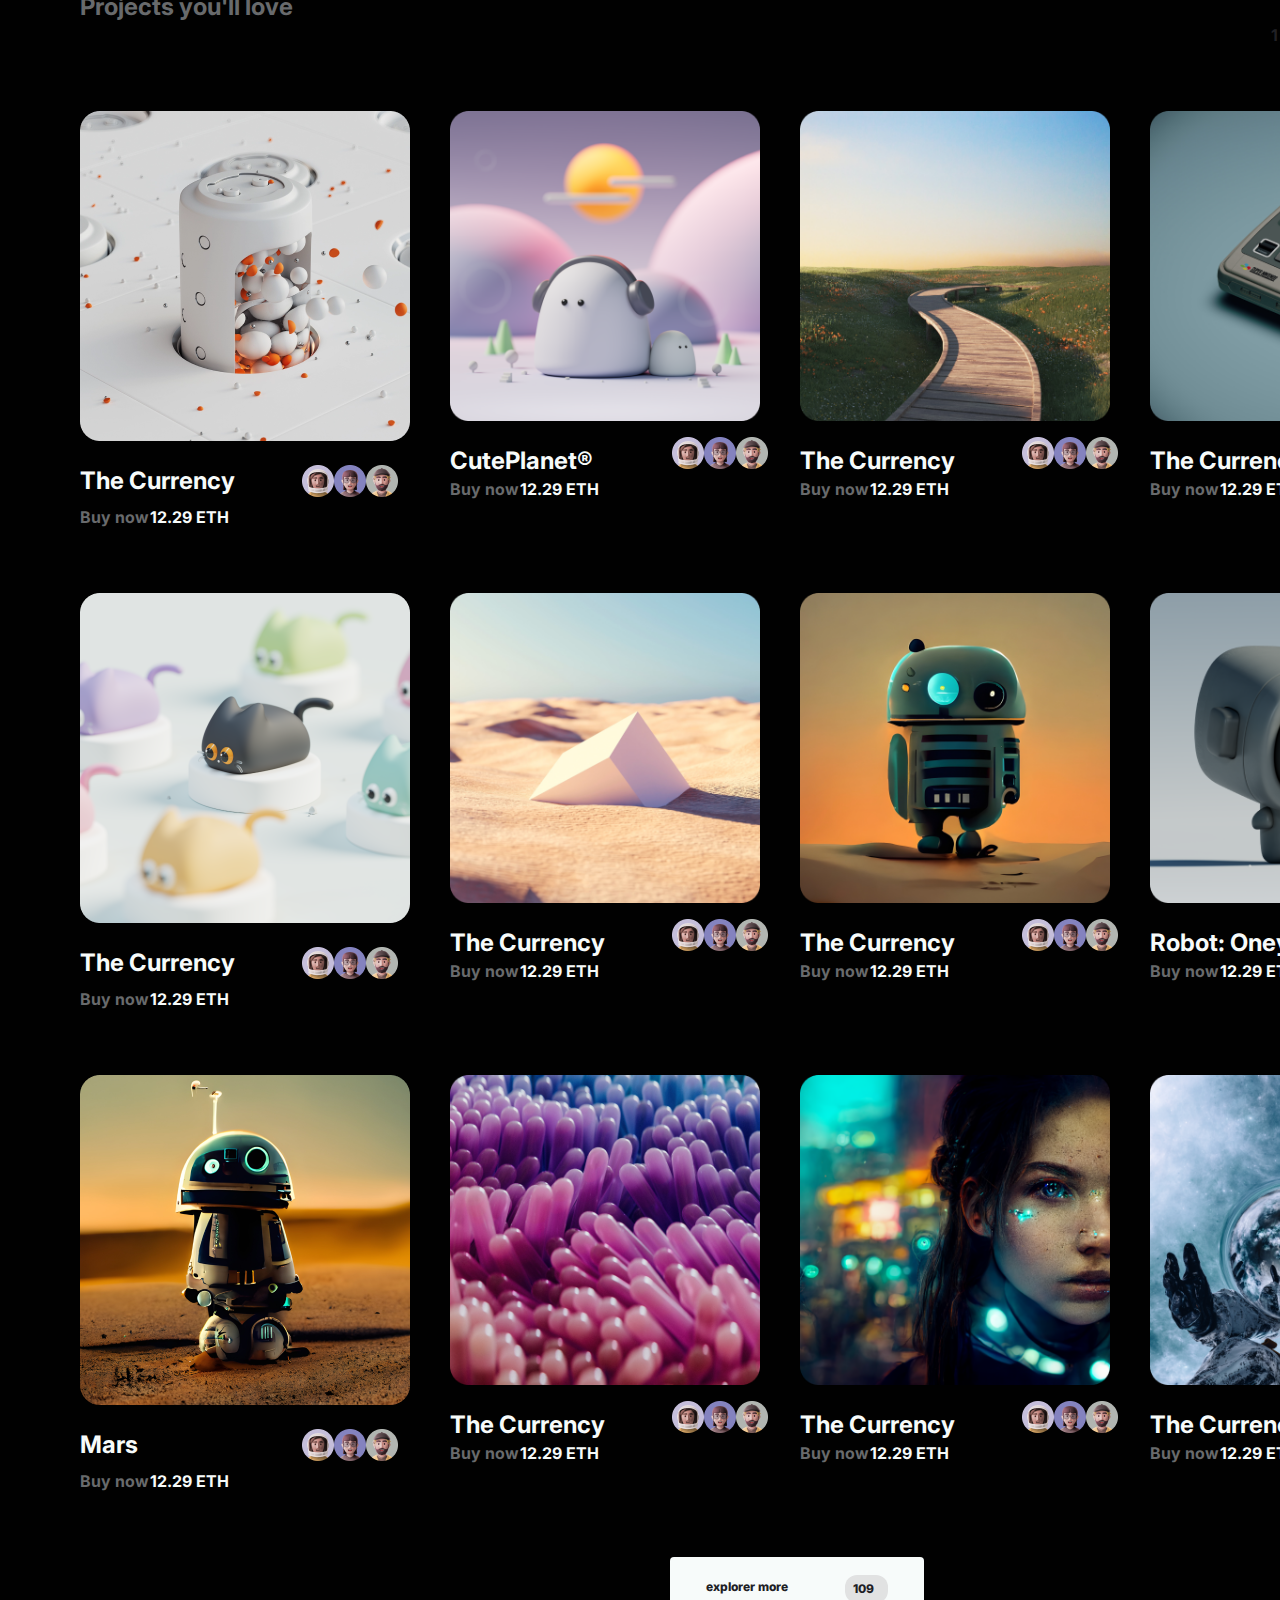
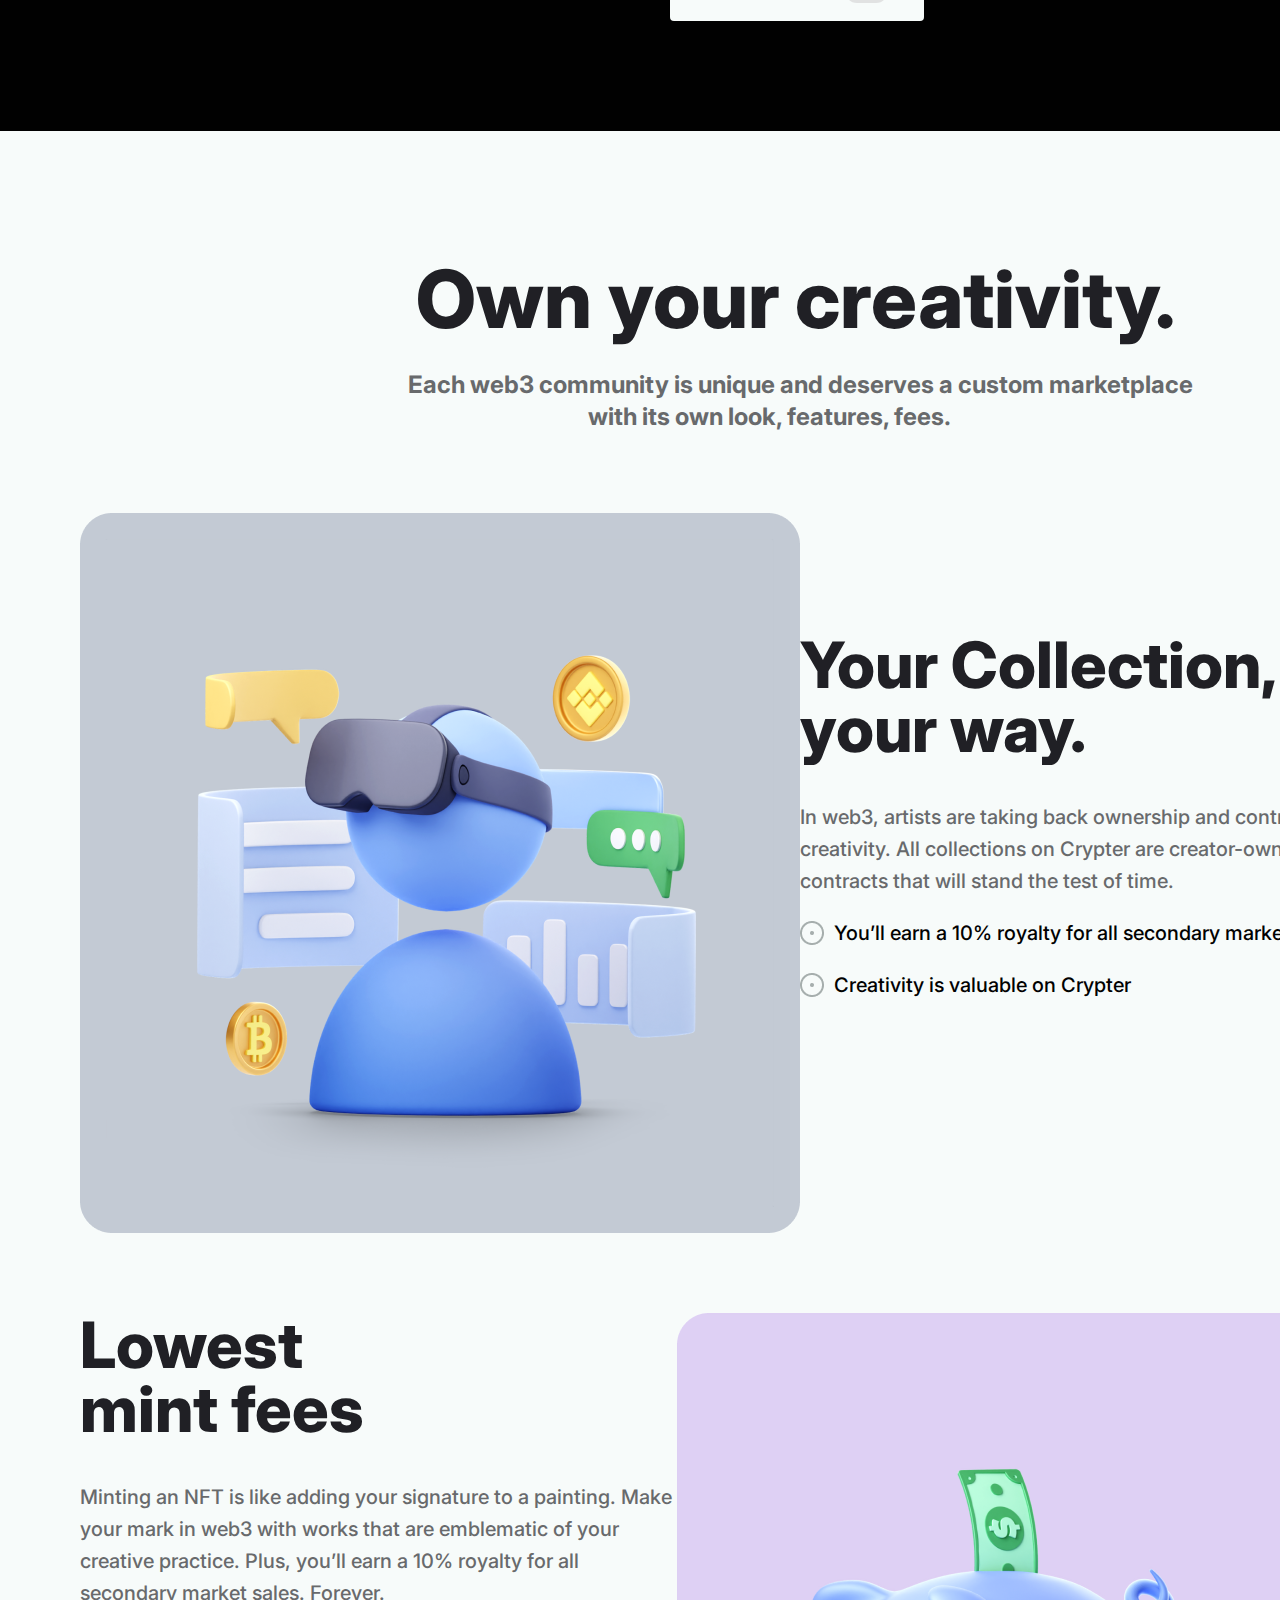
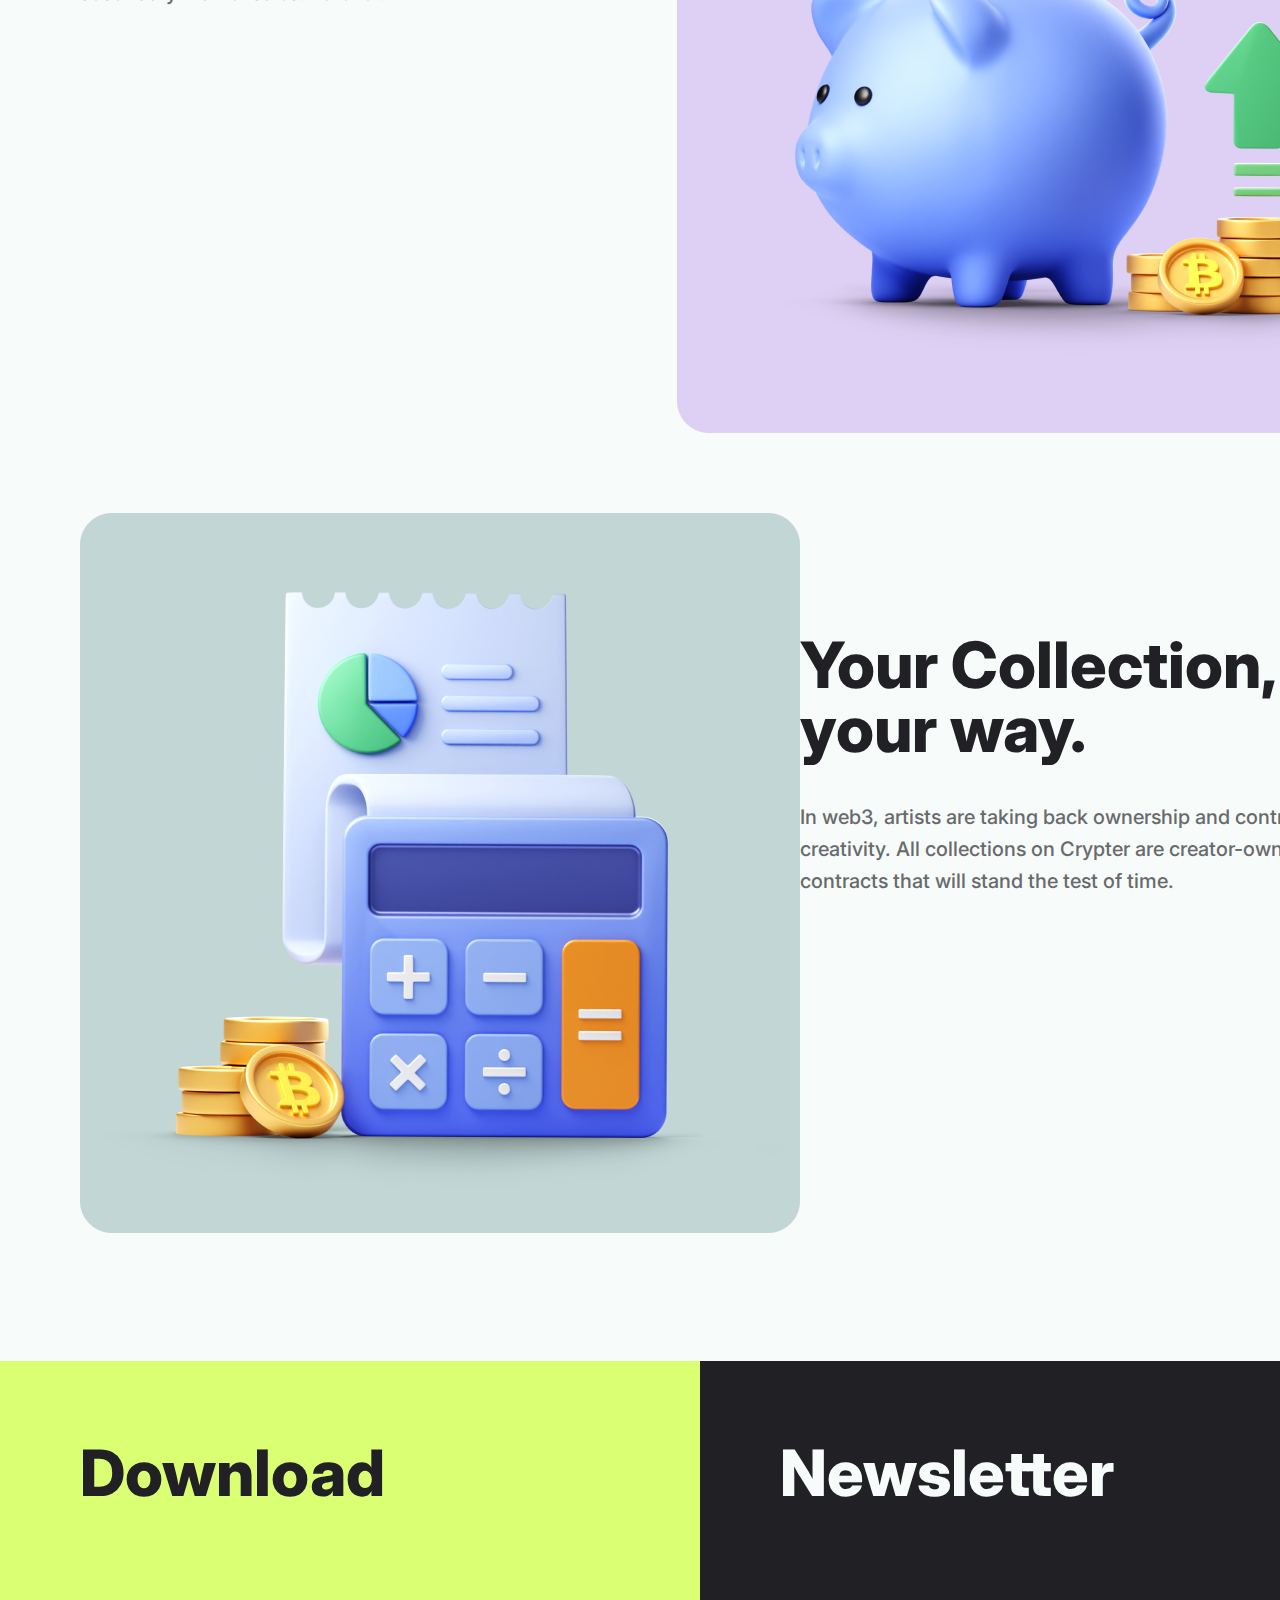
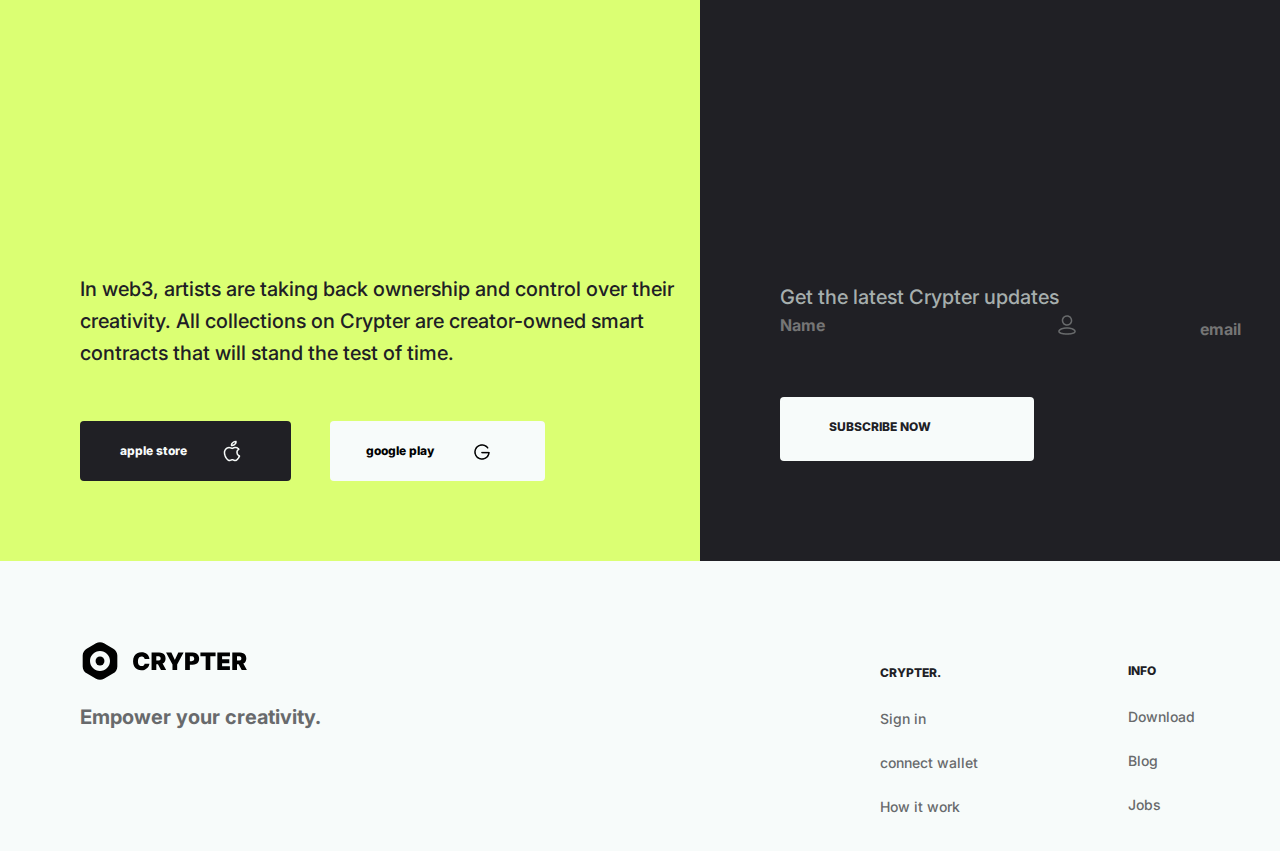
==== commit 4d08caa9: "commit" ====
--- a/index.html
+++ b/index.html
@@ -41,30 +41,34 @@
                 <p class="text2-section1">start your search</p>
                 <img class="placeholder" src="./img/placeholder.png" alt="placeholder">
             </div>
-            <img class="pull-img" src="./img/img.png" alt="pull">
-            <div class="container-section1">
-                <div>
-                    <div class="container-section1-box">
-                        <p class="container-section1-text1">Collection</p>
-                        <p class="container-section1-text2">Escape II</p>
-                        <img class="container-section1-img" src="./img/placeholder.png" alt="placeholder">
-
-                        <p class="container-section1-text1-1">Buy now</p>
-                        <p class="container-section1-text2-1">10.00 ETH</p>
-                        <img class="container-section1-img1" src="./img/placeholder.png" alt="placeholder">
-
-                        <p class="container-section1-text1-2">Reserve</p>
-                        <p class="container-section1-text2-2">2.38 ETH</p>
-                        <img class="container-section1-img2" src="./img/placeholder.png" alt="placeholder">
-                        
+            <div class="section1-wr">
+                <img class="pull-img" src="./img/img.png" alt="pull">
+                <div class="container-section1">
+                    <div>
+                        <div class="container-section1-box">
+                            <div class="container-section1-box-wrapper1">
+                                <p class="container-section1-text1">Collection</p>
+                                <div class="container-section1-box1">
+                                    <img class="container-section1-img" src="./img/placeholder.png" alt="placeholder">
+                                    <p class="container-section1-text2">Escape II</p>
+                                </div>
+                            </div>
+                            <div class="container-section1-box-wrapper2">
+                                <p class="container-section1-text1-1">Buy now</p>
+                                <div class="container-section1-box2">
+                                    <img class="container-section1-img1" src="./img/placeholder.png" alt="placeholder">
+                                    <p class="container-section1-text2-1">10.00 ETH</p>
+                                </div>
+                            </div>
+                            <div class="container-section1-box-wrapper3">
+                                <p class="container-section1-text1-2">Reserve</p>
+                                <div class="container-section1-box3">
+                                    <img class="container-section1-img2" src="./img/placeholder.png" alt="placeholder">
+                                    <p class="container-section1-text2-2">2.38 ETH</p>
+                                </div>
+                            </div>
+                        </div>
                         <h2 class="container-section1-box-title">The creator network.</h2>
-                        <div class="button1">
-                            <a class="btn-text" href="">View NFT</a>
-                            <img class="container-section1-vector" src="./img/strelochka.svg" alt="strelochka">
-                        </div>
-                        <div class="btn2">
-                            <a class="btn2-text" href="">place a bid</a>
-                        </div>
                     </div>
                 </div>
             </div>
@@ -72,90 +76,79 @@
         <section class="section2">
             <div class="section2-container1">
                 <h2 class="section2-container1-title">Hot NFT artists of the month.</h2>
-                <div class="section2-container1-phone-arrow">
-                    <img class="arrow-img" src="./img/strelka.svg" alt="arrow">
-                </div>
                 <p class="section2-container1-text">We are laying the groundwork for web3 — the next generation of the internet full of limitless possibilities. Join the millions of creators, collectors, and curators who are on this journey with you.</p>
             </div>
             <div class="section2-container2">
-                <div class="section2-container2-avatar">
-                    <img class="avatar" src="./img/avatars/avatar.png" alt="avatar">
-                    <a class="avatar-emeil" href="">@randomdash</a>
-                    <p class="avatar-text1">Total sale</p>
-                    <p class="avatar-text2">12.29 ETH</p>
-                    <div class="ranking">
-                        <img class="polygon1" src="./img/Polygon 1.png" alt="Polygon">
-                        <p class="text-ranking">1</p>
-                    </div>
-                </div>
-                <div class="section2-container2-avatar2">
-                    <img class="avatar2" src="./img/avatars/avatar (1).png" alt="avatar">
-                    <a class="avatar-emeil2" href="">@kohaku</a>
-                    <p class="avatar-text1-2">Total sale</p>
-                    <p class="avatar-text2-2">12.29 ETH </p>
-                    <div class="ranking2">
-                        <img class="polygon1-2" src="./img/Polygon 1.png" alt="Polygon">
-                        <p class="text-ranking2">2</p>
-                    </div>
-                </div>
-                <div class="section2-container2-avatar3">
-                    <img class="avatar3" src="./img/avatars/avatar (2).png" alt="avatar">
-                    <a class="avatar-emeil3" href="">@gelo</a>
-                    <p class="avatar-text1-3">Total sale</p>
-                    <p class="avatar-text2-3">12.29 ETH </p>
-                    <div class="ranking3">
-                        <img class="polygon1-3" src="./img/Polygon 1.png" alt="Polygon">
-                        <p class="text-ranking3">3</p>
-                    </div>
-                </div>
-                <div class="section2-container2-avatar4">
-                    <img class="avatar4" src="./img/avatars/avatar (3).png" alt="avatar">
-                    <a class="avatar-emeil4" href="">@elnafrederick</a>
-                    <p class="avatar-text1-4">Total sale</p>
-                    <p class="avatar-text2-4">12.29 ETH </p>
-                    <div class="ranking4">
-                        <img class="polygon1-4" src="./img/Polygon 1.png" alt="Polygon">
-                        <p class="text-ranking4">4</p>
-                    </div>
-                </div>
-                <div class="section2-container2-avatar5">
-                    <img class="avatar5" src="./img/avatars/avatar (4).png" alt="avatar">
-                    <a class="avatar-emeil5" href="">@_kolahon</a>
-                    <p class="avatar-text1-5">Total sale</p>
-                    <p class="avatar-text2-5">12.29 ETH </p>
-                    <div class="ranking5">
-                        <img class="polygon1-5" src="./img/Polygon 1.png" alt="Polygon">
-                        <p class="text-ranking5">5</p>
-                    </div>
-                </div>
-                <div class="section2-container2-avatar6">
-                    <img class="avatar6" src="./img/avatars/avatar (5).png" alt="avatar">
-                    <a class="avatar-emeil6" href="">@mcbess</a>
-                    <p class="avatar-text1-6">Total sale</p>
-                    <p class="avatar-text2-6">12.29 ETH </p>
-                    <div class="ranking6">
-                        <img class="polygon1-6" src="./img/Polygon 1.png" alt="Polygon">
-                        <p class="text-ranking6">6</p>
-                    </div>
-                </div>
-                <div class="section2-container2-avatar7">
-                    <img class="avatar7" src="./img/avatars/avatar (6).png" alt="avatar">
-                    <a class="avatar-emeil7" href="">@aaronpenne</a>
-                    <p class="avatar-text1-7">Total sale</p>
-                    <p class="avatar-text2-7">12.29 ETH </p>
-                    <div class="ranking7">
-                        <img class="polygon1-7" src="./img/Polygon 1.png" alt="Polygon">
-                        <p class="text-ranking7">7</p>
-                    </div>
-                </div>
-                <div class="section2-container2-avatar8">
-                    <img class="avatar8" src="./img/avatars/avatar (7).png" alt="avatar">
-                    <a class="avatar-emeil8" href="">@nocellcoverage</a>
-                    <p class="avatar-text1-8">Total sale</p>
-                    <p class="avatar-text2-8">12.29 ETH </p>
-                    <div class="ranking8">
-                        <img class="polygon1-8" src="./img/Polygon 1.png" alt="Polygon">
-                        <p class="text-ranking8">8</p>
+                <div class="section2-container2-avatars-row1">
+                    <div class="section2-container2-avatar">
+                        <img class="avatar" src="./img/avatars/avatar.png" alt="avatar">
+                        <a class="avatar-emeil" href="">@randomdash</a>
+                        <div class="avatar-text">
+                            <p class="avatar-text1">Total sale</p>
+                            <p class="avatar-text2">12.29 ETH</p>
+                        </div>
+                    </div>
+                    <div class="section2-container2-avatar2">
+                        <img class="avatar2" src="./img/avatars/avatar (1).png" alt="avatar">
+                        <a class="avatar-emeil2" href="">@kohaku</a>
+                        <div class="avatar-text2">
+                            <p class="avatar-text1-2">Total sale</p>
+                            <p class="avatar-text2-2">12.29 ETH </p>
+                        </div>
+                    </div>
+                </div>
+                <div class="section2-container2-avatars-row2">
+                    <div class="section2-container2-avatar3">
+                        <img class="avatar3" src="./img/avatars/avatar (2).png" alt="avatar">
+                        <a class="avatar-emeil3" href="">@gelo</a>
+                        <div class="avatar-text3">
+                            <p class="avatar-text1-3">Total sale</p>
+                            <p class="avatar-text2-3">12.29 ETH </p>
+                        </div>
+                    </div>
+                    <div class="section2-container2-avatar4">
+                        <img class="avatar4" src="./img/avatars/avatar (3).png" alt="avatar">
+                        <a class="avatar-emeil4" href="">@elnafrederick</a>
+                        <div class="avatar-text4">
+                            <p class="avatar-text1-4">Total sale</p>
+                            <p class="avatar-text2-4">12.29 ETH </p>
+                        </div>
+                    </div>
+                </div>
+                <div class="section2-container2-avatars-row3">
+                    <div class="section2-container2-avatar5">
+                        <img class="avatar5" src="./img/avatars/avatar (4).png" alt="avatar">
+                        <a class="avatar-emeil5" href="">@_kolahon</a>
+                        <div class="avatar-text5">
+                            <p class="avatar-text1-5">Total sale</p>
+                            <p class="avatar-text2-5">12.29 ETH </p>
+                        </div>
+                    </div>
+                    <div class="section2-container2-avatar6">
+                        <img class="avatar6" src="./img/avatars/avatar (5).png" alt="avatar">
+                        <a class="avatar-emeil6" href="">@mcbess</a>
+                        <div class="avatar-text6">
+                            <p class="avatar-text1-6">Total sale</p>
+                            <p class="avatar-text2-6">12.29 ETH </p>
+                        </div>
+                    </div>
+                </div>
+                <div class="section2-container2-avatars-row4">
+                    <div class="section2-container2-avatar7">
+                        <img class="avatar7" src="./img/avatars/avatar (6).png" alt="avatar">
+                        <a class="avatar-emeil7" href="">@aaronpenne</a>
+                        <div class="avatar-text7">
+                            <p class="avatar-text1-7">Total sale</p>
+                            <p class="avatar-text2-7">12.29 ETH </p>
+                        </div>
+                    </div>
+                    <div class="section2-container2-avatar8">
+                        <img class="avatar8" src="./img/avatars/avatar (7).png" alt="avatar">
+                        <a class="avatar-emeil8" href="">@nocellcoverage</a>
+                        <div class="avatar-text8">
+                            <p class="avatar-text1-8">Total sale</p>
+                            <p class="avatar-text2-8">12.29 ETH </p>
+                        </div>
                     </div>
                 </div>
             </div>
@@ -561,14 +554,12 @@
         <div class="crypter-footer-container">
             <p class="footer-container-text1">CRYPTER.</p>
             <a class="footer-container-text2" href="login.php">Sign in</a>
-            <p class="footer-container-text3">Connect wallet</p>
-            <p class="footer-container-text4">Upload</p>
-            <p class="footer-container-text5">How it work</p>
+            <a class="footer-container-text3" href="connect wallet.html">connect wallet</a>
+            <a class="footer-container-text5" href="./how it work.html">How it work</a>
         </div>
         <div class="INFO-footer-container2">
             <p class="footer-container2-text1">INFO</p>
             <p class="footer-container2-text2">Download</p>
-            <p class="footer-container2-text3">Help center</p>
             <p class="footer-container2-text4">Blog</p>
             <p class="footer-container2-text5">Jobs</p>
         </div>
@@ -591,13 +582,6 @@
                 <p class="footer-container3-text5">Mirror</p>
             </div>
         </div>
-        <p class="footer-text-info">Copyright © 2022 UI8 LLC. All rights reserved</p>
-        <div class="last-box">
-            <p class="last-box-text">We use cookies for better service.</p>
-            <div class="last-btn">
-                <a class="last-btn-text" href="">ACCEPT</a>
-            </div>
-        </div>
     </footer>
     <script src="https://ajax.googleapis.com/ajax/libs/jquery/3.4.1/jquery.min.js"></script>
     <script src="./main.js"></script>
--- a/styles/styles.css
+++ b/styles/styles.css
@@ -1,6 +1,5 @@
 body {
     font-family: 'Inter', sans-serif;
-    max-width: 1600px;
     background: #F7FBFA;
 }
 .header-div {
@@ -20,7 +19,7 @@
 }
 .header-div2 {
     margin-top: -55px;
-    margin-left: 850px;
+    margin-left: 790px;
     display: flex;
     flex-direction: row;
     justify-content: flex-end;
@@ -91,7 +90,8 @@
     color: #202025;
 }
 .box {
-    position: absolute;
+    margin-top: -145px;
+    margin-left: 585px;
     width: 192px;
     height: 72px;
     left: 568px;
@@ -104,11 +104,10 @@
     margin-left: 32px;
 }
 .text-section1 {
-    position: absolute;
+    margin-top: -100px;
+    margin-left: 830px;
     height: 64px;
     width: 640px;
-    left: 840px;
-    top: 182px;
     font-family: 'Inter';
     font-style: normal;
     font-weight: 500;
@@ -118,9 +117,8 @@
     color: #686A6C;
 }
 .text2-section1 {
-    position: absolute;
-    left: 840px;
-    top: 322px;
+    margin-top: 80px;
+    margin-left: 1070px;
     width: 167px;
     height: 25px;    
     font-family: 'Inter';
@@ -128,45 +126,51 @@
     font-weight: 800;
     font-size: 12px;
     line-height: 24px;
-    letter-spacing: 0.17em;
     text-transform: uppercase;
     color: #202025;
 }
 .placeholder {
-    position: absolute;
+    margin-top: -25px;
+    margin-left: 1020px;
     height: 24px;
     width: 24px;
     left: 1024px;
     top: 322px;
 }
 .pull-img {
-    position: absolute;
-    width: 800px;
+    margin-top: 35px;
+    width: 50%;
     height: 800px;
-    top: 400px;
+}
+.section1-wr {
+    display: flex;
+    flex-direction: row;
 }
 .container-section1 {
-    position: absolute;
-    width: 800px;
+    padding: 80px 80px;
+    margin-top: 35px;
+    width: 50%;
     height: 800px;
     top: 400px;
     left: 800px;
     background: #DBFF73;
 }
 .container-section1-box {
-    position: absolute;
+    display: flex;
+    flex-direction: row;
+    padding: 24px 16px;
     width: 640px;
     height: 92px;
-    margin-top: 80px;
-    margin-left: 80px;
     background: #F7FBFA;
     box-shadow: 0px 16px 40px -8px rgba(0, 0, 0, 0.12);
     border-radius: 12px;
 }
+.container-section1-box1 {
+    display: flex;
+    flex-direction: row;
+    gap: 12px;
+}
 .container-section1-text1 {
-    position: absolute;
-    top: 16px;
-    left: 24px;
     width: 79px;
     height: 24px;
     font-family: 'Inter';
@@ -177,11 +181,8 @@
     color: #686A6C;
 }
 .container-section1-text2 {
-    position: absolute;
     width: 134.67px;
     height: 32px;
-    top: 44px;
-    left: 60px;
     font-family: 'Inter';
     font-style: normal;
     font-weight: 700;
@@ -190,16 +191,13 @@
     color: #202025;
 }
 .container-section1-img {
-    position: absolute;
-    top: 48px;
-    left: 24px;
+    width: 24px;
+    height: 24px;
+    margin-top: 3px;
 }
 .container-section1-text1-1 {
-    position: absolute;
     width: 170.67px;
     height: 24px;
-    left: 235px;
-    top: 16px;
     font-family: 'Inter';
     font-style: normal;
     font-weight: 700;
@@ -208,7 +206,6 @@
     color: #686A6C;
 }
 .container-section1-text2-1 {
-    position: absolute;
     width: 134.67px;
     height: 32px;
     top: 44px;
@@ -221,12 +218,17 @@
     color: #202025;
 }
 .container-section1-img1 {
-    position: absolute;
-    top: 48px;
-    left: 235px;
+    width: 24px;
+    height: 24px;
+    margin-top: 3px;
+}
+.container-section1-box2 {
+    display: flex;
+    flex-direction: row;
+    gap: 12px;
 }
 .container-section1-text1-2 {
-    position: absolute;
+    margin-left: 20px;
     width: 170.67px;
     height: 24px;
     left: 445px;
@@ -238,8 +240,13 @@
     line-height: 24px;
     color: #686A6C;
 }
+.container-section1-box3 {
+    margin-left: 20px;
+    display: flex;
+    flex-direction: row;
+    gap: 12px;
+}
 .container-section1-text2-2 {
-    position: absolute;
     width: 134.67px;
     height: 32px;
     top: 44px;
@@ -252,15 +259,14 @@
     color: #202025;
 }
 .container-section1-img2 {
-    position: absolute;
-    top: 48px;
-    left: 445px;
+    width: 24px;
+    height: 24px;
+    margin-top: 3px;
 }
 .container-section1-box-title {
-    position: absolute;
+    margin-top: 240px;
     width: 640px;
     height: 160px;
-    top: 420px;
     font-family: 'Inter';
     font-style: normal;
     font-weight: 800;
@@ -268,73 +274,20 @@
     line-height: 80px;
     color: #202025;
 }
-.button1 {
-    box-sizing: border-box;
-    position: absolute;
-    width: 308px;
-    height: 64px;
-    top: 620px;
-    border: 2px solid #202025;
-    border-radius: 4px;
-}
-.btn-text {
-    position: absolute;
-    width: 74px;
-    height: 24px;
-    left: 100px;
-    top: 20px;
-    font-family: 'Inter';
-    font-style: normal;
-    font-weight: 800;
-    font-size: 12px;
-    line-height: 24px;
-    text-transform: uppercase;
-    color: #010101;
-}
-.container-section1-vector {
-    position: absolute;
-    left: 188px;
-    top: 25px;
-}
-.btn2 {
-    position: absolute;
-    width: 308px;
-    height: 64px;
-    top: 620px;
-    left: 360px;
-    background: #202025;
-    border-radius: 4px;
-}
-.btn2-text {
-    position: absolute;
-    width: 98px;
-    height: 24px;
-    left: 106px;
-    top: 30px;
-    font-family: 'Inter';
-    font-style: normal;
-    font-weight: 800;
-    font-size: 12px;
-    line-height: 24px;
-    letter-spacing: 0.17em;
-    text-transform: uppercase;
-    color: #F7FBFA;
-}
+
 .section2 {
-    margin-top: 850px;
+    display: flex;
+    flex-direction: row;
 }
 .section2-container1 {
-    position: absolute;
-    width: 800px;
+    padding: 128px 80px;
+    width: 50%;
     height: 1200px;
     background: #F7FBFA;
 }
 .section2-container1-title {
-    position: absolute;
     width: 519px;
     height: 240px;
-    left: 80px;
-    top: 128px;
     font-family: 'Inter';
     font-style: normal;
     font-weight: 800;
@@ -342,23 +295,10 @@
     line-height: 80px;
     color: #202025;
 }
-.section2-container1-phone-arrow{
-    position: absolute;
-    width: 24px;
-    height: 24px;
-    top: 156px;
-    left: 688px;
-    background: #F7FBFA;
-    border: 1px solid #F1F4F4;
-    box-shadow: 0px 20px 16px -6px rgba(0, 0, 0, 0.15);
-    border-radius: 80px;
-}
+
 .section2-container1-text {
-    position: absolute;
     width: 504px;
     height: 128px;
-    top: 944px;
-    left: 80px;
     font-family: 'Inter';
     font-style: normal;
     font-weight: 500;
@@ -368,41 +308,46 @@
     color: #686A6C;
 }
 .section2-container1 {
-    position: absolute;
-    width: 800px;
+    width: 50%;
     height: 1200px;
 }
 .section2-container2 {
-    position: absolute;
-    width: 800px;
+    display: flex;
+    flex-direction: column;
+    width: 50%;
     height: 1804px;
-    left: 800px;
     background: #F1F4F4;
 }
+.section2-container2-avatars-row1 {
+    display: flex;
+    flex-direction: row;
+}
+.section2-container2-avatar {
+    padding-left: 128px;
+    width: 400px;
+    height: 400px;
+}
 .avatar {
-    position: absolute;
-    top: 94px;
-    left: 128px;
+    margin-top: 94px;
 }
 .avatar-emeil {
-    position: absolute;
+    margin-left: -25px;
     width: 168px;
     height: 32px;
-    top: 246px;
-    left: 104px;
-    font-family: 'Inter';
-    font-style: normal;
-    font-weight: 700;
-    font-size: 24px;
-    line-height: 32px;
-    color: #202025;
+    font-family: 'Inter';
+    font-style: normal;
+    font-weight: 700;
+    font-size: 24px;
+    line-height: 32px;
+    color: #202025;
+}
+.avatar-text {
+    display: flex;
+    flex-direction: row;
 }
 .avatar-text1 {
-    position: absolute;
     width: 75px;
     height: 24px;
-    top: 282px;
-    left: 110px;
     font-family: 'Inter';
     font-style: normal;
     font-weight: 700;
@@ -411,9 +356,6 @@
     color: #686A6C;
 }
 .avatar-text2 {
-    position: relative;
-    left: 188px;
-    top: 282px;
     width: 80px;
     height: 24px;
     font-family: 'Inter';
@@ -424,42 +366,19 @@
     color: #202025;
 }
 .polygon1 {
-    position: absolute;
     width: 40px;
     height: 40px;
-    left: 336px;
-    top: 24px;
-}
-.text-ranking {
-    position: absolute;
-    width: 8px;
-    height: 24px;
-    left: 351px;
-    top: 26px;
-    font-family: 'Inter';
-    font-style: normal;
-    font-weight: 700;
-    font-size: 16px;
-    line-height: 24px;
-    text-align: center;
-    letter-spacing: -0.01em;
-    color: #202025;
 }
 .section2-container2-avatar2 {
-    position: absolute;
     width: 400px;
     height: 400px;
-    left: 400px;
+    padding-left: 128px;
 }
 .avatar2 {
-    position: absolute;
-    left: 108px;
-    top: 51px;
+    margin-top: 70px;
 }
 .avatar-emeil2 {
-    position: absolute;
-    left: 134px;
-    top: 215px;
+    margin-left: 20px;
     width: 108px;
     height: 32px;
     font-family: 'Inter';
@@ -469,12 +388,14 @@
     line-height: 32px;
     color: #202025;
 }
+.avatar-text2 {
+    display: flex;
+    flex-direction: row;
+    width: 190px;
+}
 .avatar-text1-2 {
-    position: absolute;
     width: 75px;
     height: 24px;
-    left: 109px;
-    top: 256px;
     font-family: 'Inter';
     font-style: normal;
     font-weight: 700;
@@ -483,59 +404,46 @@
     color: #686A6C;
 }
 .avatar-text2-2 {
-    position: absolute;
     width: 80px;
     height: 24px;
-    top: 256px;
-    left: 188px;
-    font-family: 'Inter';
-    font-style: normal;
-    font-weight: 700;
-    font-size: 16px;
-    line-height: 24px;
-    color: #202025;
-}
-.ranking2 {
-    position: absolute;
-    left: 336px;
-    width: 40px;
-    height: 40px;
-}
-.text-ranking2 {
-    position: absolute;
-    left: 15px;
-    top: 4px;
-    font-family: 'Inter';
-    font-style: normal;
-    font-weight: 700;
-    font-size: 16px;
-    line-height: 24px;
-    color: #202025;
+    font-family: 'Inter';
+    font-style: normal;
+    font-weight: 700;
+    font-size: 16px;
+    line-height: 24px;
+    color: #202025;
+}
+.section2-container2-avatars-row2 {
+    display: flex;
+    flex-direction: row;
+}
+.section2-container2-avatar3 {
+    padding-left: 128px;
+    width: 400px;
+    height: 400px;
 }
 .avatar3 {
-    position: absolute;
-    top: 494px;
-    left: 128px;
+    margin-top: 94px;
 }
 .avatar-emeil3 {
-    position: absolute;
-    width: 74px;
-    height: 32px;
-    top: 646px;
-    left: 151px;
-    font-family: 'Inter';
-    font-style: normal;
-    font-weight: 700;
-    font-size: 24px;
-    line-height: 32px;
-    color: #202025;
+    margin-left: 20px;
+    display: flex;
+    width: 200px;
+    height: 32px;
+    font-family: 'Inter';
+    font-style: normal;
+    font-weight: 700;
+    font-size: 24px;
+    line-height: 32px;
+    color: #202025;
+}
+.avatar-text3 {
+    display: flex;
+    flex-direction: row;
 }
 .avatar-text1-3 {
-    position: absolute;
     width: 75px;
     height: 24px;
-    left: 109px;
-    top: 682px;
     font-family: 'Inter';
     font-style: normal;
     font-weight: 700;
@@ -544,46 +452,25 @@
     color: #686A6C;
 }
 .avatar-text2-3 {
-    position: absolute;
     width: 80px;
     height: 24px;
-    top: 682px;
-    left: 187px;
-    font-family: 'Inter';
-    font-style: normal;
-    font-weight: 700;
-    font-size: 16px;
-    line-height: 24px;
-    color: #202025;
-}
-.ranking3 {
-    position: absolute;
-    width: 40px;
-    height: 40px;
-    top: 424px;
-    left: 336px;
-}
-.text-ranking3 {
-    position: absolute;
-    width: 11px;
-    height: 24px;
-    left: 15px;
-    top: 2px;
-    font-family: 'Inter';
-    font-style: normal;
-    font-weight: 700;
-    font-size: 16px;
-    line-height: 24px;
+    font-family: 'Inter';
+    font-style: normal;
+    font-weight: 700;
+    font-size: 16px;
+    line-height: 24px;
+    color: #202025;
+}
+.section2-container2-avatar4 {
+    padding-left: 128px;
+    width: 400px;
+    height: 400px;
 }
 .avatar4 {
-    position: absolute;
-    left: 528px;
-    top: 494px;
+    margin-top: 94px;
 }
 .avatar-emeil4 {
-    position: absolute;
-    left: 500px;
-    top: 646px;
+    margin-left: -20px;
     width: 176px;
     height: 32px;
     font-family: 'Inter';
@@ -593,10 +480,11 @@
     line-height: 32px;
     color: #202025;
 }
+.avatar-text4 {
+    display: flex;
+    flex-direction: row;
+}
 .avatar-text1-4 {
-    position: absolute;
-    left: 509px;
-    top: 682px;
     width: 75px;
     height: 24px;
     font-family: 'Inter';
@@ -607,9 +495,6 @@
     color: #686A6C;
 }
 .avatar-text2-4 {
-    position: absolute;
-    left: 587px;
-    top: 682px;
     width: 80px;
     height: 24px;
     font-family: 'Inter';
@@ -619,50 +504,31 @@
     line-height: 24px;
     color: #202025;
 }
-.ranking4 {
-    position: absolute;
-    width: 40px;
-    height: 40px;
-    left: 736px;
-    top: 424px;
-}
-.text-ranking4 {
-    position: absolute;
-    width: 11px;
-    height: 24px;
-    left: 15px;
-    top: 4px;
-    font-family: 'Inter';
-    font-style: normal;
-    font-weight: 700;
-    font-size: 16px;
-    line-height: 24px;
-    color: #202025;
+.section2-container2-avatar5 {
+    padding-left: 128px;
+    width: 400px;
+    height: 400px;
 }
 .avatar5 {
-    position: absolute;
-    left: 128px;
-    top: 894px;
+    margin-top: 94px;
 }
 .avatar-emeil5 {
-    position: absolute;
     width: 126px;
     height: 32px;
-    left: 125px;
-    top: 1046px;
-    font-family: 'Inter';
-    font-style: normal;
-    font-weight: 700;
-    font-size: 24px;
-    line-height: 32px;
-    color: #202025;
+    font-family: 'Inter';
+    font-style: normal;
+    font-weight: 700;
+    font-size: 24px;
+    line-height: 32px;
+    color: #202025;
+}
+.avatar-text5 {
+    display: flex;
+    flex-direction: row;
 }
 .avatar-text1-5 {
-    position: absolute;
     width: 75px;
     height: 24px;
-    left: 109px;
-    top: 1082px;
     font-family: 'Inter';
     font-style: normal;
     font-weight: 700;
@@ -671,48 +537,31 @@
     color: #686A6C;
 }
 .avatar-text2-5 {
-    position: absolute;
     width: 80px;
     height: 24px;
-    left: 187px;
-    top: 1082px;
-    font-family: 'Inter';
-    font-style: normal;
-    font-weight: 700;
-    font-size: 16px;
-    line-height: 24px;
-    color: #202025;
-}
-.ranking5 {
-    position: absolute;
-    width: 40px;
-    height: 40px;
-    left: 336px;
-    top: 824px;
-}
-.text-ranking5 {
-    position: absolute;
-    width: 11px;
-    height: 24px;
-    left: 15px;
-    top: 4px;
-    font-family: 'Inter';
-    font-style: normal;
-    font-weight: 700;
-    font-size: 16px;
-    line-height: 24px;
+    font-family: 'Inter';
+    font-style: normal;
+    font-weight: 700;
+    font-size: 16px;
+    line-height: 24px;
+    color: #202025;
+}
+.section2-container2-avatars-row3 {
+    display: flex;
+    flex-direction: row;
+}
+.section2-container2-avatar6 {
+    padding-left: 128px;
+    width: 400px;
+    height: 400px;
 }
 .avatar6 {
-    position: absolute;
-    left: 528px;
-    top: 894px;
+    margin-top: 94px;
 }
 .avatar-emeil6 {
-    position: absolute;
+    display: flex;
     width: 115px;
     height: 32px;
-    left: 530px;
-    top: 1046px;
     font-family: 'Inter';
     font-style: normal;
     font-weight: 700;
@@ -721,74 +570,59 @@
     color: #202025;
 }
 .avatar-text1-6 {
-    position: absolute;
     width: 75px;
     height: 24px;
-    left: 509px;
-    top: 1082px;
-    font-family: 'Inter';
-    font-style: normal;
-    font-weight: 700;
-    font-size: 16px;
-    line-height: 24px;
-    color: #686A6C;
+    font-family: 'Inter';
+    font-style: normal;
+    font-weight: 700;
+    font-size: 16px;
+    line-height: 24px;
+    color: #686A6C;
+}
+.avatar-text6 {
+    display: flex;
+    flex-direction: row;
 }
 .avatar-text2-6 {
-    position: absolute;
     width: 80px;
     height: 24px;
-    left: 587px;
-    top: 1082px;
-    font-family: 'Inter';
-    font-style: normal;
-    font-weight: 700;
-    font-size: 16px;
-    line-height: 24px;
-    color: #202025;
-}
-.ranking6 {
-    position: absolute;
-    width: 40px;
-    height: 40px;
-    left: 726px;
-    top: 824px;
-}
-.text-ranking6 {
-    position: absolute;
-    width: 11px;
-    height: 24px;
-    left: 15px;
-    top: 4px;
-    font-family: 'Inter';
-    font-style: normal;
-    font-weight: 700;
-    font-size: 16px;
-    line-height: 24px;
+    font-family: 'Inter';
+    font-style: normal;
+    font-weight: 700;
+    font-size: 16px;
+    line-height: 24px;
+    color: #202025;
+}
+.section2-container2-avatars-row4 {
+    display: flex;
+    flex-direction: row;
+}
+.section2-container2-avatar7 {
+    padding-left: 128px;
+    width: 400px;
+    height: 400px;
 }
 .avatar7 {
-    position: absolute;
-    left: 128px;
-    top: 1294px;
+    margin-top: 94px;
 }
 .avatar-emeil7 {
-    position: absolute;
+    margin-left: -20px;
     width: 161px;
     height: 32px;
-    left: 107px;
-    top: 1446px;
-    font-family: 'Inter';
-    font-style: normal;
-    font-weight: 700;
-    font-size: 24px;
-    line-height: 32px;
-    color: #202025;
+    font-family: 'Inter';
+    font-style: normal;
+    font-weight: 700;
+    font-size: 24px;
+    line-height: 32px;
+    color: #202025;
+}
+.avatar-text7 {
+    display: flex;
+    flex-direction: row;
 }
 .avatar-text1-7 {
-    position: absolute;
     width: 75px;
     height: 24px;
-    left: 109px;
-    top: 1482px;
     font-family: 'Inter';
     font-style: normal;
     font-weight: 700;
@@ -797,59 +631,41 @@
     color: #686A6C;
 }
 .avatar-text2-7 {
-    position: absolute;
     width: 80px;
     height: 24px;
-    left: 187px;
-    top: 1482px;
-    font-family: 'Inter';
-    font-style: normal;
-    font-weight: 700;
-    font-size: 16px;
-    line-height: 24px;
-    color: #202025;
-}
-.ranking7 {
-    position: absolute;
-    top: 1224px;
-    left: 336px;
-}
-.text-ranking7 {
-    position: absolute;
-    width: 10px;
-    height: 24px;
-    left: 22px;
-    top: 6px;
-    font-family: 'Inter';
-    font-style: normal;
-    font-weight: 700;
-    font-size: 16px;
-    line-height: 24px;
+    font-family: 'Inter';
+    font-style: normal;
+    font-weight: 700;
+    font-size: 16px;
+    line-height: 24px;
+    color: #202025;
+}
+.section2-container2-avatar8 {
+    padding-left: 128px;
+    width: 400px;
+    height: 400px;
 }
 .avatar8 {
-    position: absolute;
-    top: 1294px;
-    left: 528px;
+    margin-top: 94px;
 }
 .avatar-emeil8 {
-    position: absolute;
+    margin-left: -30px;
     width: 199px;
     height: 32px;
-    left: 488px;
-    top: 1446px;
-    font-family: 'Inter';
-    font-style: normal;
-    font-weight: 700;
-    font-size: 24px;
-    line-height: 32px;
-    color: #202025;
+    font-family: 'Inter';
+    font-style: normal;
+    font-weight: 700;
+    font-size: 24px;
+    line-height: 32px;
+    color: #202025;
+}
+.avatar-text8 {
+    display: flex;
+    flex-direction: row;
 }
 .avatar-text1-8 {
-    position: absolute;
     width: 75px;
     height: 24px;
-    left: 509px;
-    top: 1482px;
     font-family: 'Inter';
     font-style: normal;
     font-weight: 700;
@@ -858,62 +674,17 @@
     color: #686A6C;
 }
 .avatar-text2-8 {
-    position: absolute;
     width: 80px;
     height: 24px;
-    left: 587px;
-    top: 1482px;
-    font-family: 'Inter';
-    font-style: normal;
-    font-weight: 700;
-    font-size: 16px;
-    line-height: 24px;
-    color: #202025;
-}
-.ranking8 {
-    position: absolute;
-    width: 40px;
-    height: 40px;
-    top: 1224px;
-    left: 736px;
-}
-.text-ranking8 {
-    position: absolute;
-    width: 10px;
-    height: 24px;
-    left: 15px;
-    top: 4px;
-    font-family: 'Inter';
-    font-style: normal;
-    font-weight: 700;
-    font-size: 16px;
-    line-height: 24px;
-}
-.section2-btn {
-    position: absolute;
-    left: 80px;
-    top: 1660px;
-    width: 640px;
-    height: 64px;
-    background: #202025;
-    border-radius: 4px;
-}
-.section2-btn-text {
-    position: absolute;
-    top: 20px;
-    left: 261px;
-    width: 117px;
-    height: 24px;
-    font-family: 'Inter';
-    font-style: normal;
-    font-weight: 800;
-    font-size: 12px;
-    line-height: 24px;
-    color: #F7FBFA;
+    font-family: 'Inter';
+    font-style: normal;
+    font-weight: 700;
+    font-size: 16px;
+    line-height: 24px;
+    color: #202025;
 }
 .section3 {
-    margin-top: 2655px;
-    width: 1600px;
+    width: 100%;
     height: 1000px;
     background: #010101;
 }
@@ -1024,28 +795,6 @@
     line-height: 36px;
     color: #A6AEAD;
 }
-.section3-btn {
-    position: absolute;
-    width: 224px;
-    height: 60px;
-    margin-left: 355px;
-    margin-top: 650px;
-    background: #F7FBFA;
-    border-radius: 4px;
-}
-.section3-btn-text {
-    position: absolute;
-    width: 96px;
-    height: 24px;
-    margin-top: 18px;
-    margin-left: 64px;
-    font-family: 'Inter';
-    font-style: normal;
-    font-weight: 800;
-    font-size: 12px;
-    line-height: 24px;
-    color: #202025;
-}
 .planet {
     width: 792px;
     height: 779px;
@@ -1422,11 +1171,12 @@
     padding: 80px;
     gap: 8px;
     isolation: isolate;
-    width: 1600px;
+    width: 100%;
     height: 1200px;
     background: #B9A9FB;
 }
 .section5-title {
+    margin-left: 800px;
     width: 440px;
     height: 240px;
     font-family: 'Inter';
@@ -1437,7 +1187,7 @@
     color: #202025;
 }
 .video {
-    margin-left: 818px;
+    margin-left: 700px;
 }
 .section5-btn {
     display: flex;
@@ -1484,7 +1234,7 @@
     color: #202025;
 }
 .container-img {
-    margin-left: 800px;
+    margin-left: -100px;
     margin-top: -408px;
     display: flex;
     flex-direction: column;
@@ -1501,7 +1251,7 @@
     flex-direction: column;
     padding: 80px;
     gap: 64px;
-    width: 1600px;
+    width: 100%;
     height: 2000px;
     background: #010101;
 }
@@ -2708,6 +2458,8 @@
 .section8 {
     display: flex;
     flex-direction: row;
+    margin-top: 128px;
+    width: 100%;
 }
 .section8-container1 {
     width: 800px;
@@ -2773,7 +2525,7 @@
 }
 .section8-btn2 {
     margin-left: 250px;
-    margin-top: -63px;
+    margin-top: -60px;
     width: 215px;
     height: 60px;
     background: #F7FBFA;
